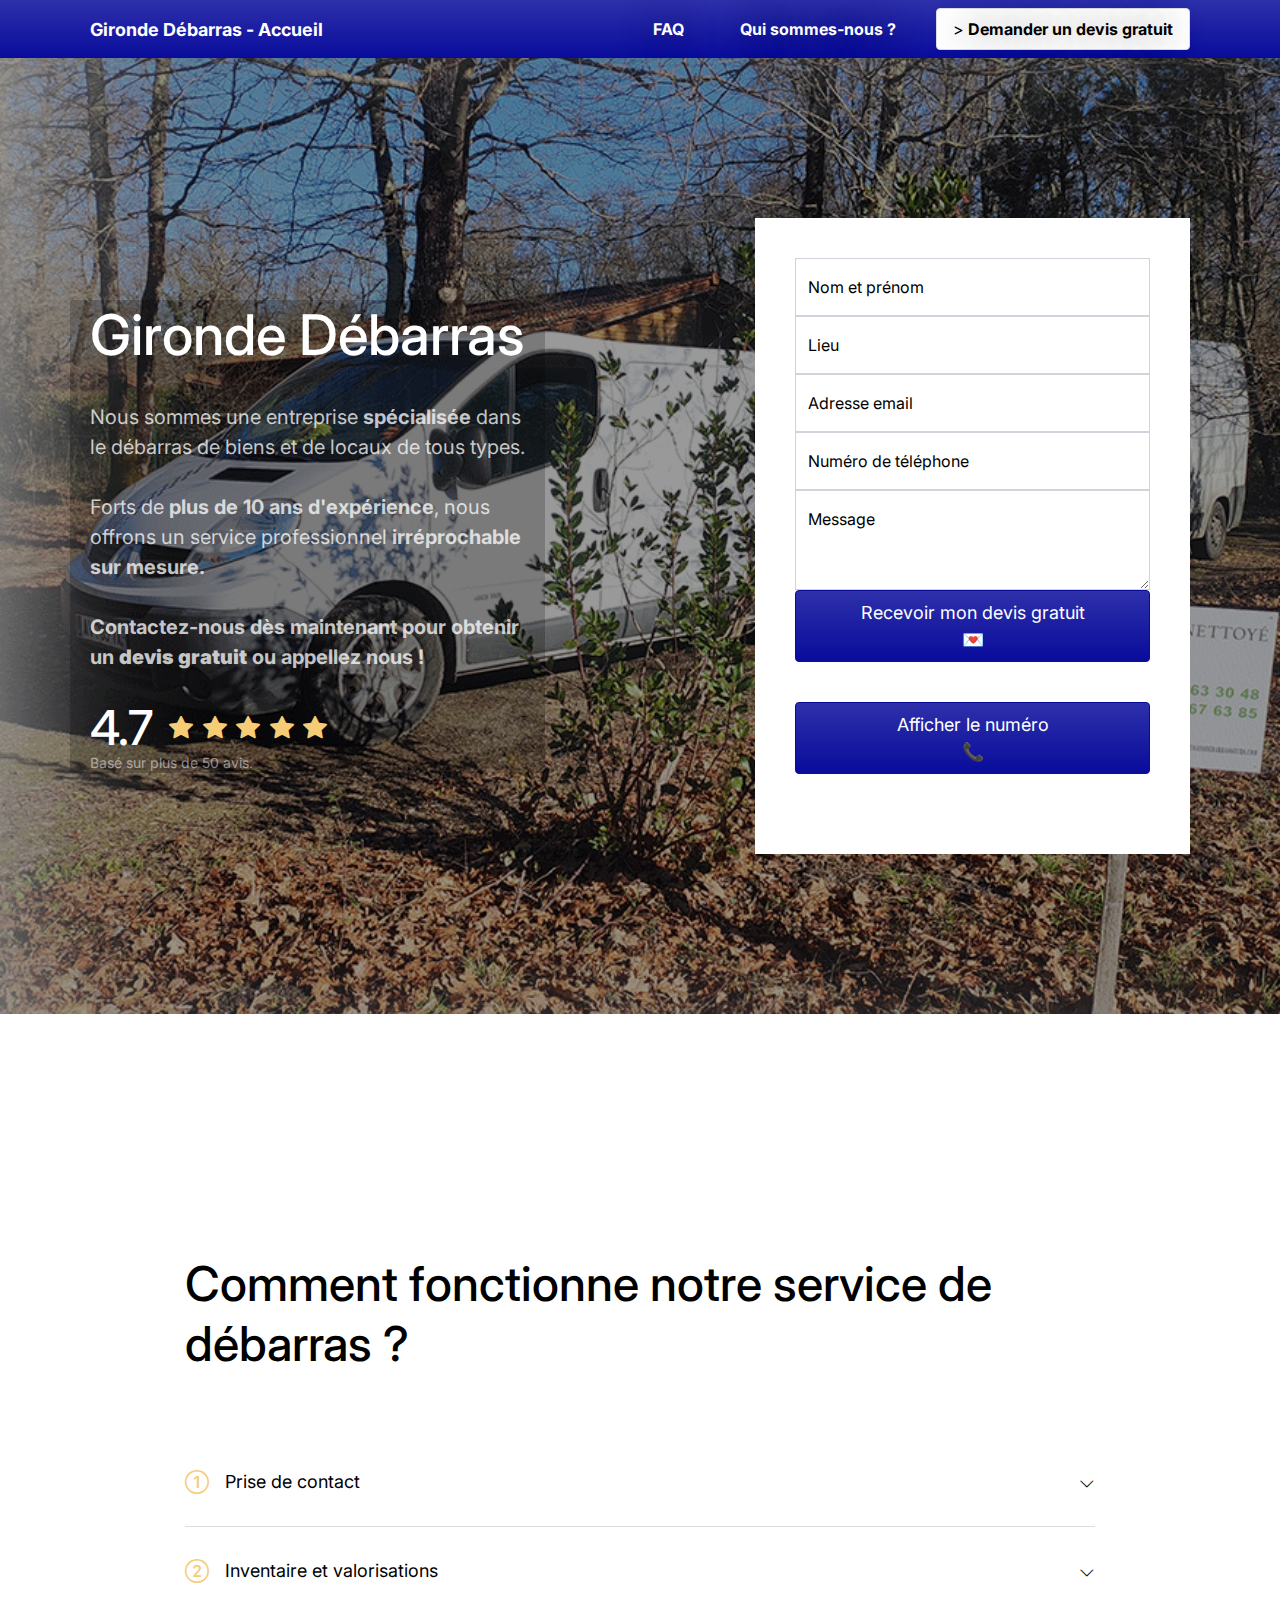
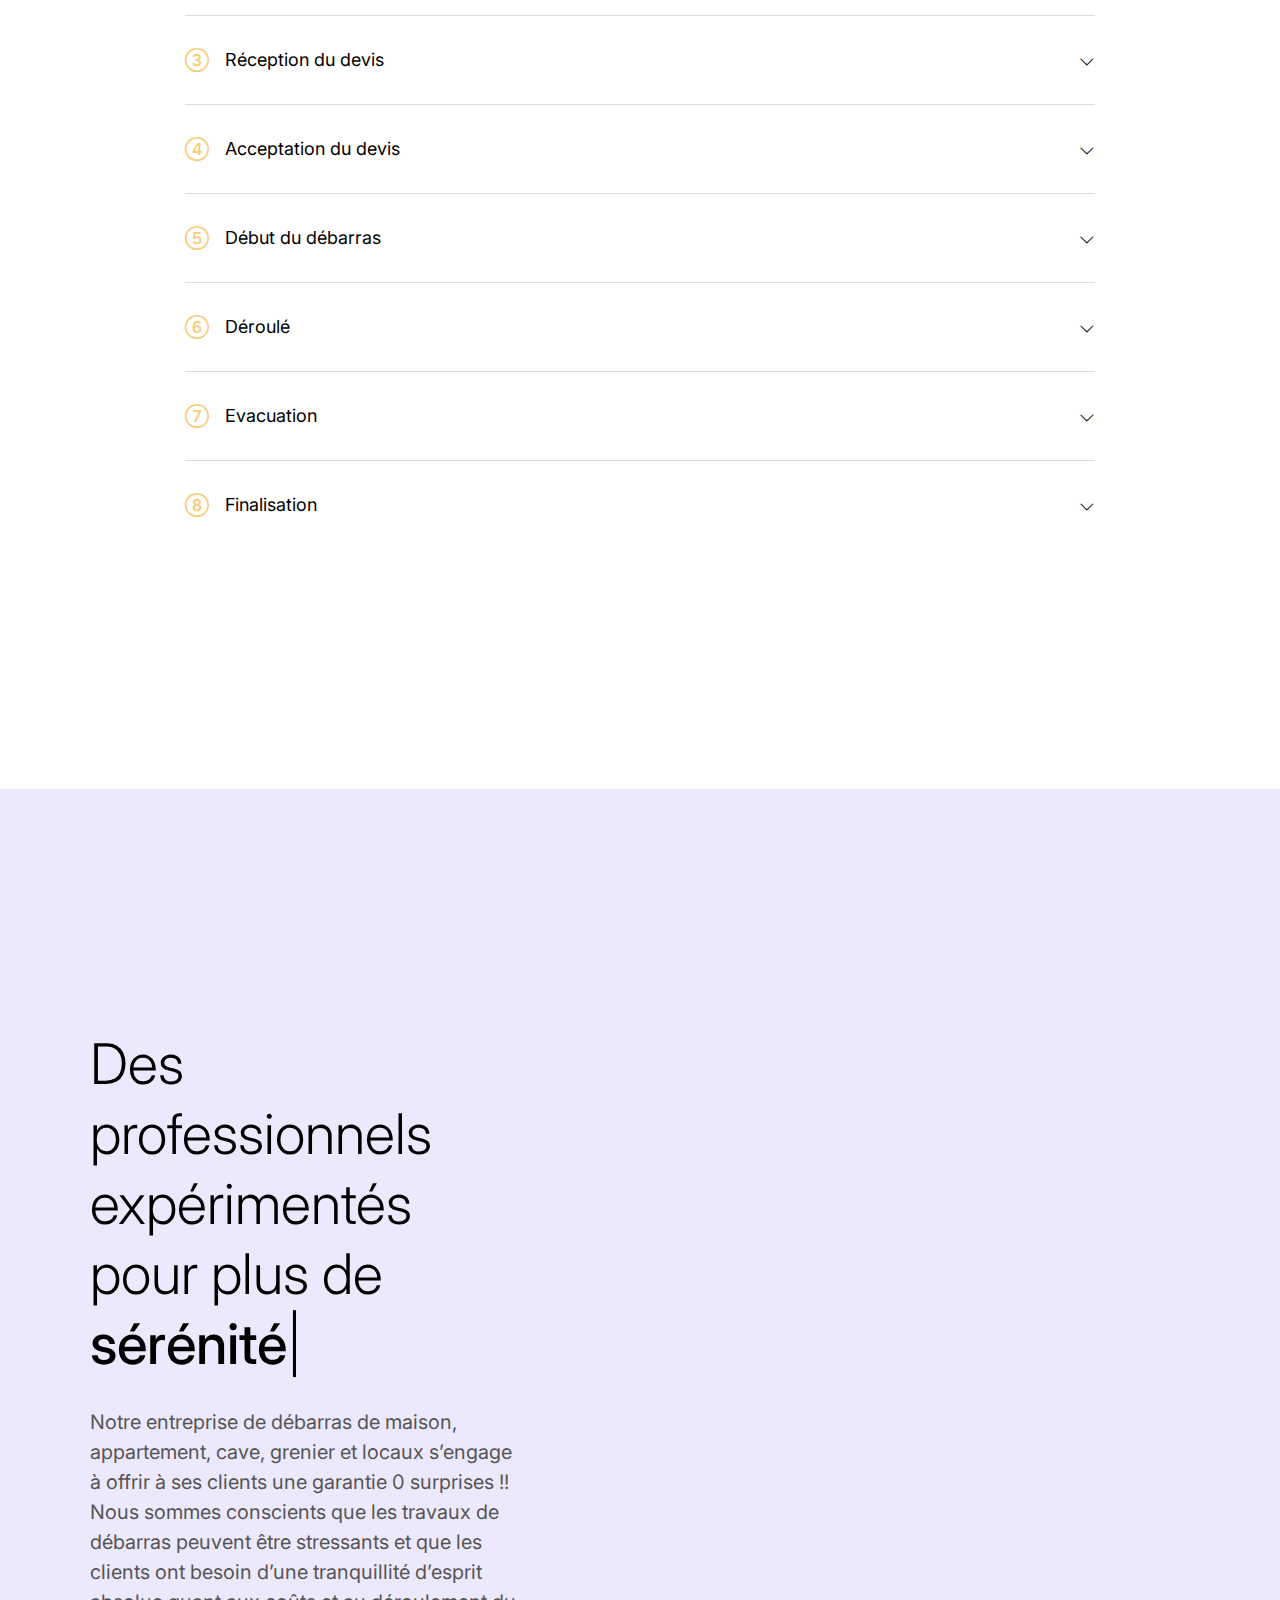
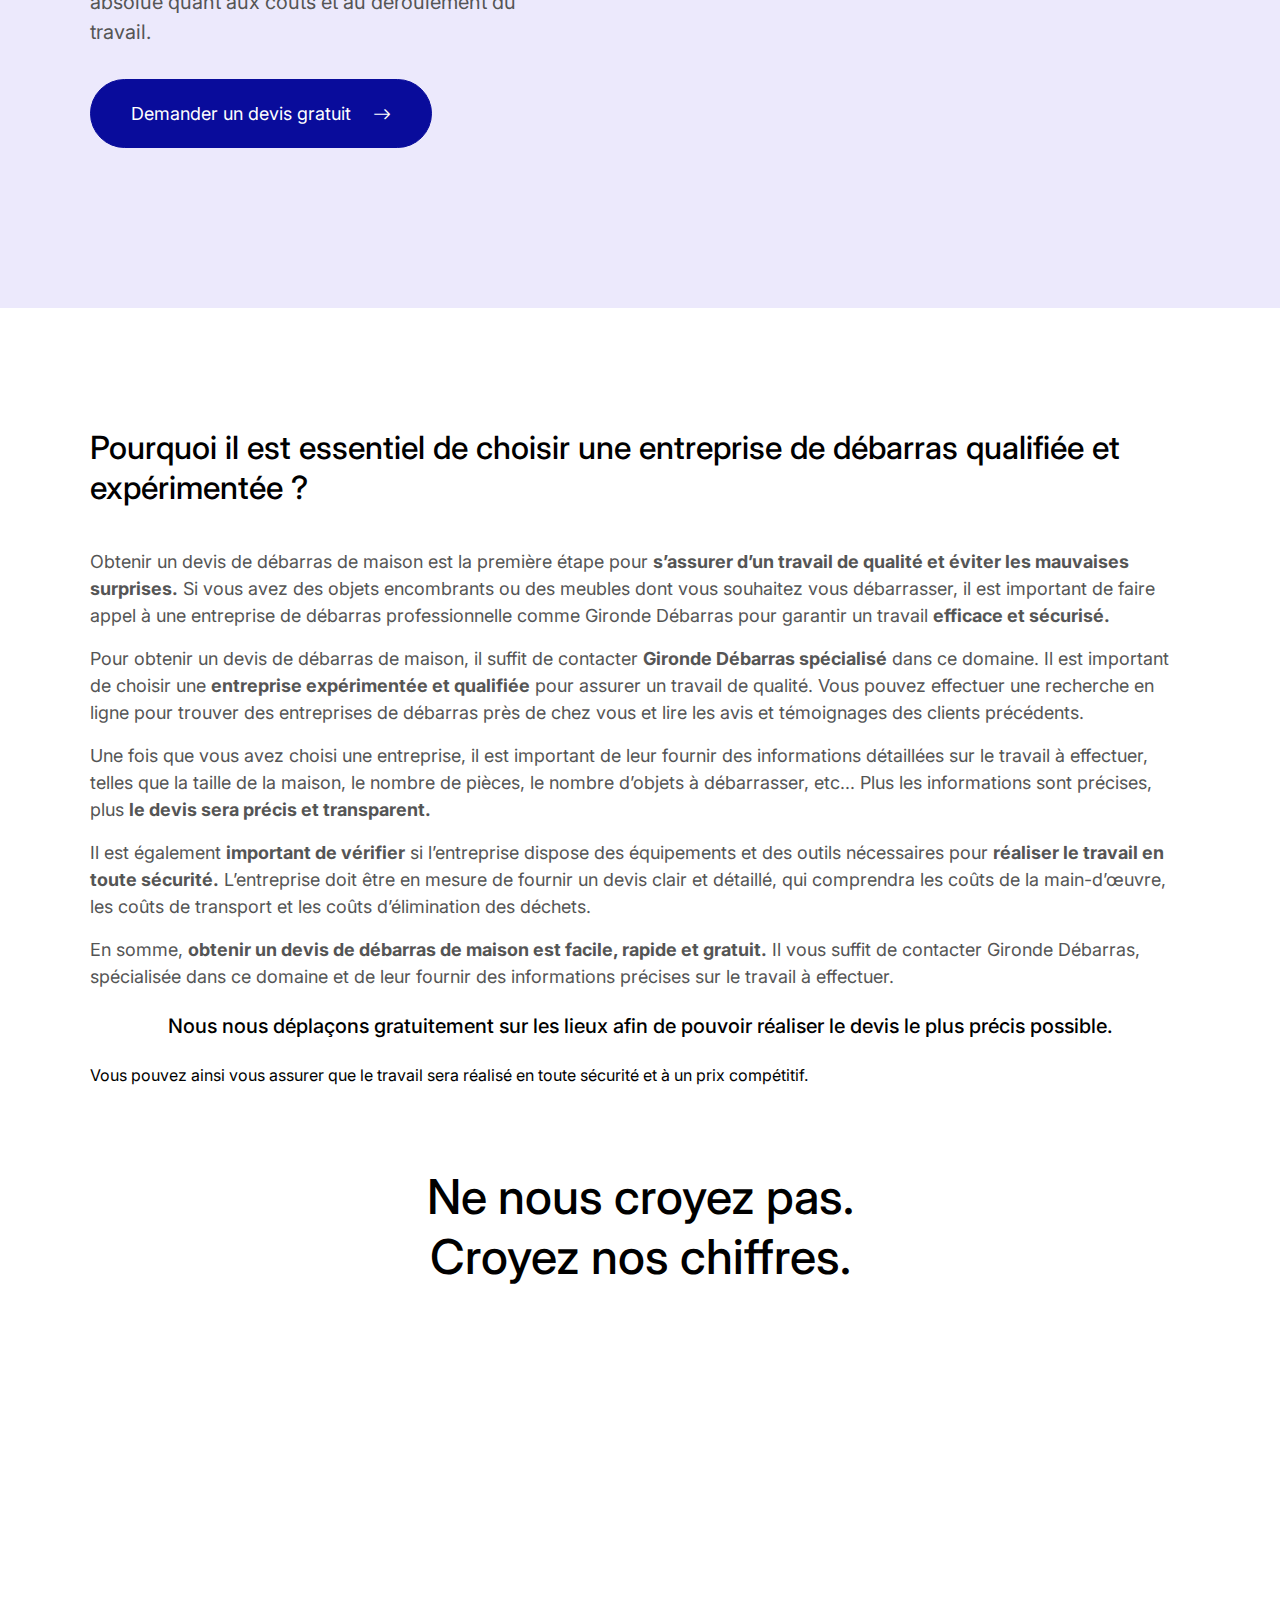
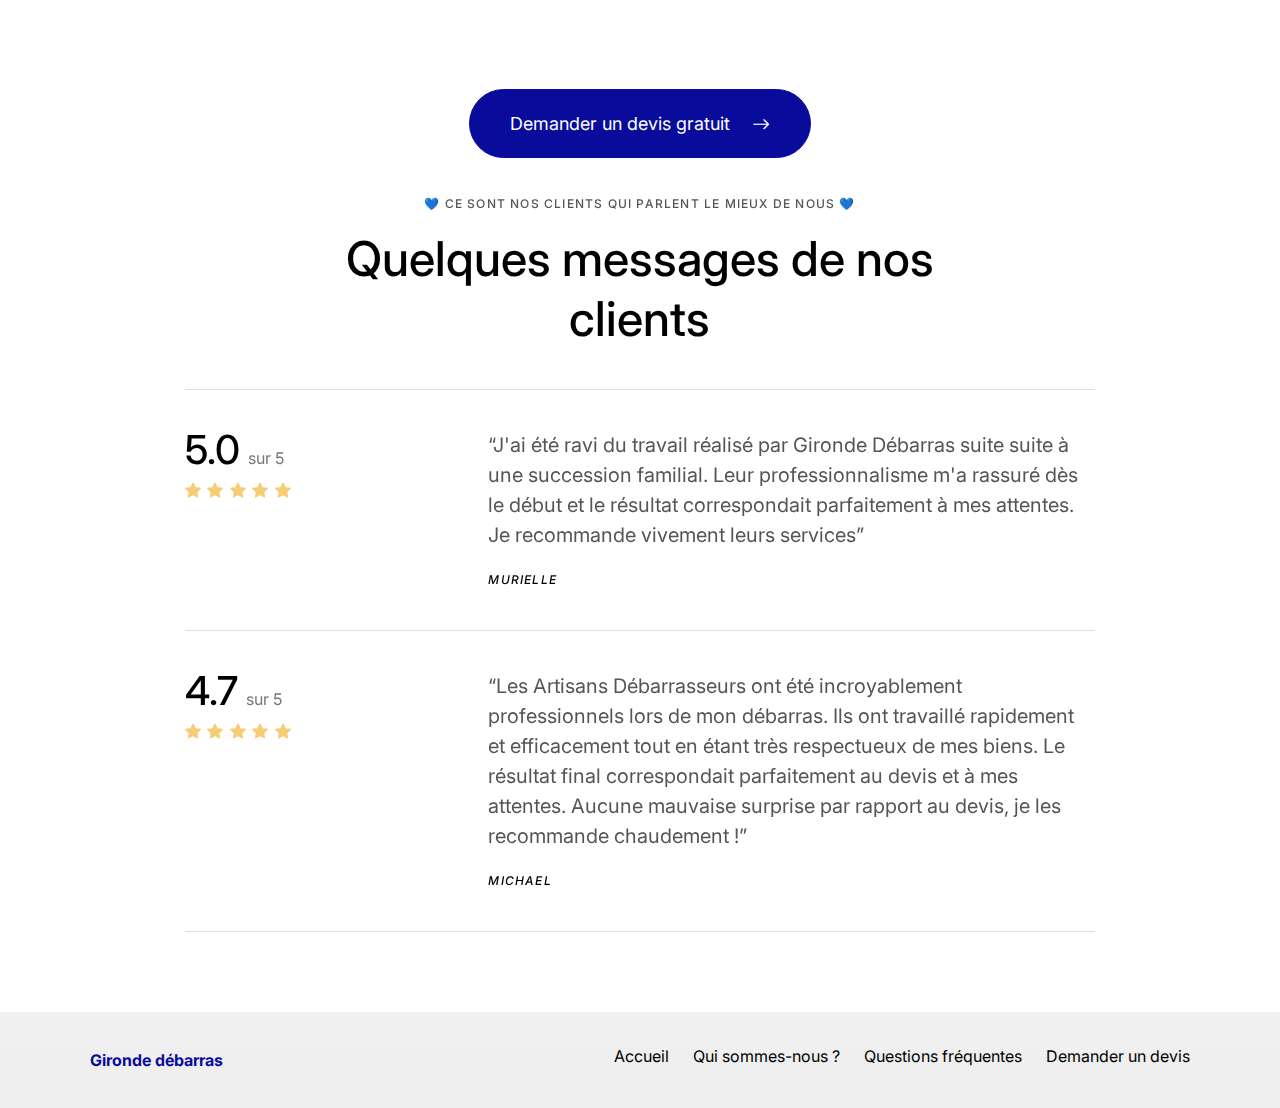
==== index.html @ b70b23d9 "wip" ====
<!doctype html>
<html lang="fr" xmlns="http://www.w3.org/1999/html">
<head>
    <meta charset="UTF-8">
    <meta name="viewport"
          content="width=device-width, user-scalable=no, initial-scale=1.0, maximum-scale=1.0, minimum-scale=1.0">
    <meta http-equiv="X-UA-Compatible" content="ie=edge">
    <meta name="description"
          content="Gironde Débarras accueil: entreprise spécialisée dans le débarras de locaux et de biens. Demandez un devis gratuit en ligne pour bénéficier d'un service clé en main rapide et efficace. Découvrez comment fonctionne notre service de débarras à travers une vidéo explicative. Comprenez pourquoi il est important de choisir une entreprise qualifiée et expérimentée. Consultez nos chiffres clés et avis clients pour en savoir plus. Contactez-nous dès maintenant pour un débarras réussi">
    <meta name="robots" content="index, follow">
    <!-- Main CSS-->
    <link rel="stylesheet" href="./assets/css/libs.bundle.css" onload="this.rel='stylesheet'" defer />
    <link rel="stylesheet" href="./assets/css/index.bundle.css" onload="this.rel='stylesheet'" defer/>
    <link rel="stylesheet" href="https://cdn.jsdelivr.net/npm/bootstrap-icons@1.10.5/font/bootstrap-icons.css" onload="this.rel='stylesheet'" defer>
    <!-- javascript -->
    <script src="./assets/js/vendor.bundle.js" defer></script>
    <script src="./assets/js/index.bundle.js" defer></script>
    <script src="./assets/js/service.js" defer></script>
    <!-- favicon -->
    <link rel="icon" href="./assets/images/logo/gironde_debarras_logo_01.png" type="image/png">
    <!-- site map -->
    <link rel="sitemap" type="application/xml" href="./sitemap.xml">
    <title>Accueil - Gironde Débarras</title>
</head>

<body>
    <!-- navbar -->
    <header class="navbar navbar-expand-md navbar-dark test bg-gradient py-1" aria-label="Fourth navbar example">
        <nav class="container">
            <a class="navbar-brand col-4"
               href="index.html"
               title="Gironde Débarras - Accueil">
                <b>Gironde Débarras - Accueil</b>
            </a>
            <button class="navbar-toggler" type="button" data-bs-toggle="collapse" data-bs-target="#navbarsExample04" aria-controls="navbarsExample04" aria-expanded="false" aria-label="Toggle navigation">
                <span class="navbar-toggler-icon"></span>
            </button>

            <div class="collapse navbar-collapse  d-md-flex justify-content-md-end align-items-center" id="navbarsExample04">
                <ul class="navbar-nav gap-md-3 mt-0">
                    <li class="nav-item d-flex align-items-center">
                        <a class="nav-link active"
                           aria-current="page"
                           href="faq.html"
                           title="Foire aux questions">
                            <b>FAQ</b>
                        </a>
                    </li>
                    <li class="nav-item d-flex align-items-center">
                        <a class="nav-link"
                           href="who_are_we.html"
                           title="En savoir plus sur Gironde Débarras">
                            <b>Qui sommes-nous ?</b>
                        </a>
                    </li>
                    <li class="nav-item d-flex align-items-center">
                        <a class="nav-link border border-black rounded bg-white text-black px-1"
                           href="index.html#quotation"
                           title="Demander un devis gratuit pour votre débarras"
                           onclick="forceRefresh(this);">>
                            <b>Demander un devis gratuit</b>
                        </a>
                    </li>
                </ul>

            </div>
        </nav>
    </header>
    <!-- content body -->
    <main class="d-flex flex-column gap-10">
        <!-- header with form -->
        <section class="overflow-hidden bg-black" data-aos="fade-in">
            <div class="d-flex flex-column py-20 container foreground min-vh-100" id="quotation">
                <div class="row align-items-center justify-content-center justify-content-lg-between my-auto">
                    <!-- Intro / infos -->
                    <div class="col-md-10 col-lg-6 col-xl-5 inverted mb-5 mb-lg-0 text-center text-lg-start" style="background: rgba(0, 0, 0, 0.2)" >
                        <h1 class="lh-sm text-white mb-4">Gironde Débarras</h1>
                        <p class="lead text-secondary mb-4">
                            Nous sommes une entreprise <b>spécialisée</b> dans le débarras de biens et de locaux de tous types. <br><br>
                            Forts de <b>plus de 10 ans d'expérience</b>, nous offrons un service professionnel <b>irréprochable
                            sur mesure.</b><br><br>
                            <b>Contactez-nous dès maintenant pour obtenir un <b>devis gratuit</b> ou appellez nous !</b>
                        </p>
                        <div class="d-inline-flex align-items-center mb-0">
                            <span class="fs-2 me-2 lh-1 fw-bold">4.7</span>
                            <ul class="rating text-yellow me-3 fs-5">
                                <li><i class="bi bi-star-fill" role="img" aria-label="icone étoile"></i></li>
                                <li><i class="bi bi-star-fill" role="img" aria-label="icone étoile"></i></li>
                                <li><i class="bi bi-star-fill" role="img" aria-label="icone étoile"></i></li>
                                <li><i class="bi bi-star-fill" role="img" aria-label="icone étoile"></i></li>
                                <li><i class="bi bi-star-fill" role="img" aria-label="icone étoile"></i></li>
                            </ul>
                        </div>
                        <small class="d-block text-muted">Basé sur plus de 50 avis.</small>
                    </div>
                    <!-- Formulaire -->
                    <div class="col-md-10 col-lg-6 col-xl-5" data-aos="fade-up">
                        <div class="card bg-opaque-black">
                            <div class="card-body bg-white">
                                <form name="contact" method="POST" data-netlify="true" action="success.html" class="row g-2">
                                    <fieldset>
                                        <legend class="visually-hidden">Formulaire de demande de devis</legend>
                                        <div class="col-lg-12">
                                            <div class="form-floating">
                                                <input type="text" name="name" class="form-control" id="floatingInput-1" placeholder="Your Name" required>
                                                <label for="floatingInput-1">Nom et prénom</label>
                                            </div>
                                        </div>
                                        <div class="col-lg-12">
                                            <div class="form-floating">
                                                <input type="text" name="place" class="form-control" id="floatingInput-2" placeholder="Lieu" required>
                                                <label for="floatingInput-2">Lieu</label>
                                            </div>
                                        </div>
                                        <div class="col-lg-12">
                                            <div class="form-floating">
                                                <input type="email"  name="email" class="form-control" id="floatingInput-3" placeholder="Adresse email" required>
                                                <label for="floatingInput-3">Adresse email</label>
                                            </div>
                                        </div>
                                        <div class="col-lg-12">
                                            <div class="form-floating">
                                                <input type="tel" name="phone" class="form-control" id="floatingInput-4" placeholder="Numéro de téléphone" required>
                                                <label for="floatingInput-4">Numéro de téléphone</label>
                                            </div>
                                        </div>
                                        <div class="col-md-12">
                                            <div class="form-floating">
                                                <textarea type="text" name="message" class="form-control" placeholder="Message" id="floatingTextarea2" style="height: 100px" required></textarea>
                                                <label for="floatingTextarea2">Message</label>
                                            </div>
                                        </div>
                                        <div class="d-grid ">
                                        <button type="submit" class="btn btn-primary bg-gradient btn-lg py-1 rounded">
                                            Recevoir mon devis gratuit <br>💌
                                        </button>
                                    </div>
                                    </fieldset>
                                </form>
                                <div  id="phone_number"
                                      class="btn btn-primary bg-gradient btn-lg my-5 col-12 py-1 rounded"
                                      onclick="showPhoneNumber()"
                                      aria-label="Afficher le numéro de téléphone">
                                    Afficher le numéro <br> 📞
                                </div>
                            </div>
                        </div>
                    </div>
                </div>
            </div>
            <figure
                    aria-label="Image des véhicules de la société"
                    class="background background-overlay"
                    style="background-image: url('./assets/images/camion.webp')"
                    data-top-top="transform: scale(1);"
                    data-top-bottom="transform: scale(1.1);" loading="lazy"></figure>
        </section>
        <!-- accodion -->
        <section class="py-15 py-xl-20">
            <div class="container">
                <div class="row justify-content-center mb-8">
                    <div class="col-lg-10">
                        <h2 class="fw-bold">
                            <span class="d-lg-block">
                                Comment fonctionne notre service de débarras ?
                            </span>
                        </h2>
                    </div>
                </div>
                <div class="row justify-content-center">
                    <div class="col-lg-10">
                        <div class="accordion accordion-highlight" id="accordion-1">
                            <!-- accordion item 1 -->
                            <div class="accordion-item">
                                <h2 class="accordion-header" id="heading-1-1">
                                    <button class="accordion-button fs-lg collapsed" type="button" data-bs-toggle="collapse"
                                            data-bs-target="#collapse-1-1" aria-expanded="false" aria-controls="collapse-1-1">
                                        <i class="bi bi-1-circle text-yellow fs-5 me-2" role="img" aria-label="Etape 1"></i> Prise de contact
                                    </button>
                                </h2>
                                <div id="collapse-1-1" class="accordion-collapse collapse" aria-labelledby="heading-1-1"
                                     data-bs-parent="#accordion-1">
                                    <div class="accordion-body">
                                        <p class="text-secondary">
                                            Suite à votre premier contact par téléphone ou par e-mail, notre expert en débarras se déplacera gratuitement sur les lieux pour évaluer le volume à débarrasser, le temps de travail, les difficultés éventuelles ainsi que les moyens matériels et humains à déployer.
                                        </p>
                                    </div>
                                </div>
                            </div>
                            <!-- accordion item 2 -->
                            <div class="accordion-item">
                                <h2 class="accordion-header" id="heading-1-2">
                                    <button class="accordion-button fs-lg collapsed" type="button" data-bs-toggle="collapse"
                                            data-bs-target="#collapse-1-2" aria-expanded="false" aria-controls="collapse-1-2">
                                        <i class="bi bi-2-circle text-yellow fs-5 me-2" role="img" aria-label="Etape 2"></i>
                                        Inventaire et valorisations
                                    </button>
                                </h2>
                                <div id="collapse-1-2" class="accordion-collapse collapse" aria-labelledby="heading-1-2"
                                     data-bs-parent="#accordion-1">
                                    <div class="accordion-body">
                                        <p class="text-secondary">
                                            Notre expert en débarras effectuera un inventaire des valorisations possibles pour les objets, meubles, électroménagers, livres, vaisselle, etc. Il discutera avec vous des éléments que vous souhaitez conserver et vous expliquera les différentes solutions techniques et financières qui s'offrent à vous. Ensemble, vous déterminerez le délai d'intervention idéal pour votre débarras."
                                        </p>
                                    </div>
                                </div>
                            </div>
                            <!-- accordion item 3 -->
                            <div class="accordion-item">
                                <h2 class="accordion-header" id="heading-1-3">
                                    <button class="accordion-button fs-lg collapsed" type="button" data-bs-toggle="collapse"
                                            data-bs-target="#collapse-1-3" aria-expanded="false" aria-controls="collapse-1-3">
                                        <i class="bi bi-3-circle text-yellow fs-5 me-2" role="img" aria-label="Etape 3" ></i> Réception du devis
                                    </button>
                                </h2>
                                <div id="collapse-1-3" class="accordion-collapse collapse" aria-labelledby="heading-1-3"
                                     data-bs-parent="#accordion-1">
                                    <div class="accordion-body">
                                        <p class="text-secondary">
                                            Nous vous enverrons un devis détaillé par e-mail dans un délai de 48 heures, reprenant tous les éléments discutés lors de la visite sur place. Vous pouvez être assuré qu'il n'y aura pas de mauvaises surprises. En outre, nous vous offrons notre garantie Sérénité, qui comprend un devis ferme et définitif sans surprises, une garantie de ponctualité, une garantie de propreté et une garantie de tarif
                                        </p>
                                    </div>
                                </div>
                            </div>
                            <!-- accordion item 4 -->
                            <div class="accordion-item">
                                <h2 class="accordion-header" id="heading-1-4">
                                    <button class="accordion-button fs-lg collapsed" type="button" data-bs-toggle="collapse"
                                            data-bs-target="#collapse-1-4" aria-expanded="false" aria-controls="collapse-1-4">
                                        <i class="bi bi-4-circle text-yellow fs-5 me-2" role="img" aria-label="Etape 4"></i> Acceptation du devis
                                    </button>
                                </h2>
                                <div id="collapse-1-4" class="accordion-collapse collapse" aria-labelledby="heading-1-4"
                                     data-bs-parent="#accordion-1">
                                    <div class="accordion-body">
                                        <p class="text-secondary">
                                            Si le devis de débarras vous convient, nous convenons ensemble d'une date d'intervention ferme et définitive.
                                        </p>
                                    </div>
                                </div>
                            </div>
                            <!-- accordion item 5 -->
                            <div class="accordion-item">
                                <h2 class="accordion-header" id="heading-1-5">
                                    <button class="accordion-button fs-lg collapsed" type="button" data-bs-toggle="collapse"
                                            data-bs-target="#collapse-1-5" aria-expanded="false" aria-controls="collapse-1-5">
                                        <i class="bi bi-5-circle text-yellow fs-5 me-2" role="img" aria-label="Etape 5"></i> Début du débarras
                                    </button>
                                </h2>
                                <div id="collapse-1-5" class="accordion-collapse collapse" aria-labelledby="heading-1-5"
                                     data-bs-parent="#accordion-1">
                                    <div class="accordion-body">
                                        <p class="text-secondary">
                                            Le jour de l'intervention pour le débarras de vos locaux, nous faisons le point sur toutes les valorisations discutées lors de la première visite, en accord avec le devis établi. C'est à ce moment-là que nos experts en débarras prennent en charge la mission. Les éléments valorisables sont triés et conditionnés pour leur seconde vie.
                                        </p>
                                    </div>
                                </div>
                            </div>
                            <!-- accordion item 6 -->
                            <div class="accordion-item">
                                <h2 class="accordion-header" id="heading-1-6">
                                    <button class="accordion-button fs-lg collapsed" type="button" data-bs-toggle="collapse"
                                            data-bs-target="#collapse-1-6" aria-expanded="false" aria-controls="collapse-1-6">
                                        <i class="bi bi-6-circle text-yellow fs-5 me-2" role="img" aria-label="Etape 6"></i> Déroulé
                                    </button>
                                </h2>
                                <div id="collapse-1-6" class="accordion-collapse collapse" aria-labelledby="heading-1-6"
                                     data-bs-parent="#accordion-1">
                                    <div class="accordion-body">
                                        <p class="text-secondary">
                                            Nous effectuons le tri des éléments du débarras conformément aux normes en vigueur, en organisant un tri par famille de matériaux. Une fois les phases 5 et 6 finalisées, notre équipe de Gironde Débarras démonte le reste des éléments, les conditionne dans des sacs, des cartons ou des poubelles.
                                        </p>
                                    </div>
                                </div>
                            </div>
                            <!-- accordion item 7 -->
                            <div class="accordion-item">
                                <h2 class="accordion-header" id="heading-1-7">
                                    <button class="accordion-button fs-lg collapsed" type="button" data-bs-toggle="collapse"
                                            data-bs-target="#collapse-1-7" aria-expanded="false" aria-controls="collapse-1-7">
                                        <i class="bi bi-7-circle text-yellow fs-5 me-2" role="img" aria-label="Etape 7"></i> Evacuation
                                    </button>
                                </h2>
                                <div id="collapse-1-7" class="accordion-collapse collapse" aria-labelledby="heading-1-7"
                                     data-bs-parent="#accordion-1">
                                    <div class="accordion-body">
                                        <p class="text-secondary">
                                            La phase d'évacuation est la plus spectaculaire ! Tout le débarras est chargé dans nos camions, les pièces se vident à une vitesse incroyable. Les éléments destinés aux associations (vêtements, livres, ustensiles de cuisine, meubles, etc.) sont triés et mis à part pour être livrés à leurs destinataires. Notre équipe de Gironde Débarras finalise le chantier en passant le balai et en démontant les lustres (si prévu dans le devis).
                                        </p>
                                    </div>
                                </div>
                            </div>
                            <!-- accordion item 8 -->
                            <div class="accordion-item">
                                <h2 class="accordion-header" id="heading-1-8">
                                    <button class="accordion-button fs-lg collapsed" type="button" data-bs-toggle="collapse"
                                            data-bs-target="#collapse-1-8" aria-expanded="false" aria-controls="collapse-1-8">
                                        <i class="bi bi-8-circle text-yellow fs-5 me-2" role="img" aria-label="Etape 8"></i> Finalisation
                                    </button>
                                </h2>
                                <div id="collapse-1-8" class="accordion-collapse collapse" aria-labelledby="heading-1-8"
                                     data-bs-parent="#accordion-1">
                                    <div class="accordion-body">
                                        <p class="text-secondary">
                                            Une fois le débarras terminé, notre équipe d Gironde Débarras s'occupe du transport de tous les éléments vers leur nouvelle vie, ainsi que du déchargement d'une partie de ces derniers en centre de recyclage. Pour les éléments valorisables, c'est le début d'une nouvelle vie. Vous pouvez alors faire l'état des lieux et vérifier que tout est conforme au devis. Nous vous remettons ensuite la facture conforme au devis du débarras pour finaliser la prestation
                                        </p>
                                    </div>
                                </div>
                            </div>
                        </div>
                    </div>
                </div>
            </div>
        </section>
        <!-- video -->
        <section class="bg-opaque-primary">
            <div class="container d-flex flex-column py-20">
                <div class="row align-items-center justify-content-center justify-content-lg-between mt-lg-10">
                    <div class="col-md-10 col-lg-5 text-center text-lg-start level-3">
                        <h1 class="fw-light">
                            Des professionnels expérimentés pour plus de<br>
                            <span class="fw-bold" data-typed='{"strings": ["sérénité", "sécurité"]}'></span>
                        </h1>
                        <p class="lead text-secondary mb-4">
                            Notre entreprise de débarras de maison, appartement, cave, grenier et locaux s’engage à offrir à ses clients une garantie 0 surprises !! <br>
                            Nous sommes conscients que les travaux de débarras peuvent être stressants et que les clients ont besoin d’une tranquillité d’esprit absolue quant aux coûts et au déroulement du travail.
                        </p>
                        <a href="#quotation" class="btn btn-primary btn-with-icon rounded-pill btn-lg">Demander un devis gratuit <i
                                class="bi bi-arrow-right" role="img" aria-label="Icône de flèche"></i></a>

                    </div>
                </div>
            </div>
            <div class="container-fluid back back-static">
                <div class="row justify-content-end h-100">
                    <div class="col-lg-6 overflow-hidden position-relative" data-aos="fade-in">
                        <figure
                                class="media media-video"
                                data-bp='{"ytSrc": "RDRspwAXDQI"}'
                                aria-label="Vidéo présentant notre entreprise de débarras">
                            <span style="background-image: url('./assets/images/DEBARRAS.webp')"></span>
                        </figure>
                    </div>
                </div>
            </div>
        </section>
        <!-- text description -->
        <section class="">
            <article class="container">
                <header>
                    <blockquote class="blockquote my-5">
                        <p class="fs-4  fw-bold mb-0 lh-sm">
                            Pourquoi il est essentiel de choisir une entreprise de débarras qualifiée et expérimentée ?
                        </p>
                    </blockquote>
                </header>
                <p class="fs-lg text-secondary">
                    Obtenir un devis de débarras de maison est la première étape pour <b>s’assurer d’un travail de qualité et éviter les mauvaises surprises.</b> Si vous avez des objets encombrants ou des meubles dont vous souhaitez vous débarrasser, il est important de faire appel à une entreprise de débarras professionnelle comme Gironde Débarras pour garantir un travail <b>efficace et sécurisé.</b>
                </p>
                <p class="fs-lg text-secondary">
                    Pour obtenir un devis de débarras de maison, il suffit de contacter  <b>Gironde Débarras spécialisé</b> dans ce domaine. Il est important de choisir une <b>entreprise expérimentée et qualifiée</b> pour assurer un travail de qualité. Vous pouvez effectuer une recherche en ligne pour trouver des entreprises de débarras près de chez vous et lire les avis et témoignages des clients précédents.
                </p>
                <p class="fs-lg text-secondary">
                    Une fois que vous avez choisi une entreprise, il est important de leur fournir des informations détaillées sur le travail à effectuer, telles que la taille de la maison, le nombre de pièces, le nombre d’objets à débarrasser, etc... Plus les informations sont précises, plus <b>le devis sera précis et transparent.</b>
                </p>
                <p class="fs-lg text-secondary">
                    Il est également <b>important de vérifier</b> si l’entreprise dispose des équipements et des outils nécessaires pour <b>réaliser le travail en toute sécurité.</b> L’entreprise doit être en mesure de fournir un devis clair et détaillé, qui comprendra les coûts de la main-d’œuvre, les coûts de transport et les coûts d’élimination des déchets.
                </p>
                <p class="fs-lg text-secondary">
                    En somme, <b>obtenir un devis de débarras de maison est facile, rapide et gratuit.</b> Il vous suffit de contacter Gironde Débarras, spécialisée dans ce domaine et de leur fournir des informations précises sur le travail à effectuer.
                </p>
                <h6 class="text-center my-3"> Nous nous déplaçons gratuitement sur les lieux afin de pouvoir réaliser le devis le plus précis possible.</h6>
                <p>
                    Vous pouvez ainsi vous assurer que le travail sera réalisé en toute sécurité et à un prix compétitif.
                </p>

            </article>
        </section>
        <!-- features -->
        <section id="features">
            <div class="container">
                <div class="row justify-content-center mb-6">
                    <div class="col-lg-8 text-center">
                        <h2 class="fw-bold"><span class="d-lg-block">Ne nous croyez pas.</span>Croyez nos chiffres.</h2>
                    </div>
                </div>
                <div class="row justify-content-center">
                    <div class="col-lg-10" data-aos="fade-up">
                        <div class="row separated">
                            <div class="col-lg-7 p-5">
                                <figure class="d-flex align-items-end">
                                    <h5 class="fs-1 mb-0 me-2 lh-1 text-primary fw-bold">85%</h5>
                                    <figcaption class="text-secondary">De seconde vie ou de recyclage</figcaption>
                                </figure>
                            </div>
                            <div class="col-lg-5 p-5">
                                <figure class="d-flex align-items-end">
                                    <h5 class="fs-1 mb-0 me-2 lh-1 text-primary fw-bold">+15</h5>
                                    <figcaption class="text-secondary">Partenariats avec des professionnels</figcaption>
                                </figure>
                            </div>
                            <div class="col-lg-5 p-5">
                                <figure class="d-flex align-items-end">
                                    <h5 class="fs-1 mb-0 me-2 lh-1 text-primary fw-bold">+950</h5>
                                    <figcaption class="text-secondary">Projets terminés depuis plus de 10 ans</figcaption>
                                </figure>
                            </div>
                            <div class="col-lg-7 p-5">
                                <figure class="d-flex align-items-end">
                                    <h5 class="fs-1 mb-0 me-2 lh-1 text-primary fw-bold">99.9%</h5>
                                    <figcaption class="text-secondary">De nos clients sont satisfaits !!</figcaption>
                                </figure>
                            </div>
                        </div>
                    </div>
                </div>
            </div>
        </section>
        <!-- reviews -->
        <section class="">
            <div class="container">
                <div class="row justify-content-center">
                    <div class="col-lg-10">
                        <div class="text-center pb-4">
                            <a href="#quotation" class="btn btn-primary btn-with-icon rounded-pill btn-lg">
                                Demander un devis gratuit<i class="bi bi-arrow-right"  role="img" aria-label="icone flèche"></i>
                            </a>
                        </div>
                        <div class="row justify-content-center mb-5">
                            <div class="col-lg-8 text-center">
                                <span class="eyebrow mb-2 text-secondary">💙 Ce sont nos clients qui parlent le mieux de nous 💙</span>
                                <h2 class="fw-bold">Quelques messages de nos clients</h2>
                            </div>
                        </div>


                        <div class="row">
                            <div class="col">
                                <ul class="list-unstyled border-bottom">
                                    <li class="border-top py-5">
                                        <div class="d-flex flex-wrap justify-content-between">
                                            <div class="col-md-4 mb-4 mb-md-0">
                                                <div class="d-flex align-items-end mb-1">
                                                    <span class="fs-3 fw-bold lh-1 mb-0 me-1">5.0</span>
                                                    <span class="text-muted">sur 5</span>
                                                </div>
                                                <ul class="rating text-yellow">
                                                    <li><i class="bi bi-star-fill" role="img" aria-label="icone étoile"></i></li>
                                                    <li><i class="bi bi-star-fill" role="img" aria-label="icone étoile"></i></li>
                                                    <li><i class="bi bi-star-fill" role="img" aria-label="icone étoile"></i></li>
                                                    <li><i class="bi bi-star-fill" role="img" aria-label="icone étoile"></i></li>
                                                    <li><i class="bi bi-star-fill" role="img" aria-label="icone étoile"></i></li>
                                                </ul>
                                            </div>
                                            <div class="col-md-8">
                                                <blockquote class="mb-2 lead text-secondary">
                                                    “J'ai été ravi du travail réalisé par Gironde Débarras suite suite à une succession familial. Leur professionnalisme m'a rassuré dès le début et le résultat correspondait parfaitement à mes attentes. Je recommande vivement leurs services”
                                                </blockquote>
                                                <cite class="eyebrow">Murielle</cite>
                                            </div>
                                        </div>
                                    </li>
                                    <li class="border-top py-5">
                                        <div class="d-flex flex-wrap justify-content-between">
                                            <div class="col-md-4 mb-4 mb-md-0">
                                                <div class="d-flex align-items-end mb-1">
                                                    <span class="fs-3 fw-bold lh-1 mb-0 me-1">4.7</span>
                                                    <span class="text-muted">sur 5</span>
                                                </div>
                                                <ul class="rating text-yellow">
                                                    <li><i class="bi bi-star-fill" role="img" aria-label="icone étoile"></i></li>
                                                    <li><i class="bi bi-star-fill" role="img" aria-label="icone étoile"></i></li>
                                                    <li><i class="bi bi-star-fill" role="img" aria-label="icone étoile"></i></li>
                                                    <li><i class="bi bi-star-fill" role="img" aria-label="icone étoile"></i></li>
                                                    <li><i class="bi bi-star-fill" role="img" aria-label="icone étoile"></i></li>
                                                </ul>
                                            </div>
                                            <div class="col-md-8">
                                                <blockquote class="mb-2 lead text-secondary">
                                                    “Les Artisans Débarrasseurs ont été incroyablement professionnels lors de mon débarras. Ils ont travaillé rapidement et efficacement tout en étant très respectueux de mes biens. Le résultat final correspondait parfaitement au devis et à mes attentes. Aucune mauvaise surprise par rapport au devis, je les recommande chaudement !”
                                                </blockquote>
                                                <cite class="eyebrow">Michael</cite>
                                            </div>
                                        </div>
                                    </li>
                                </ul>
                            </div>
                        </div>
                    </div>
                </div>
            </div>
        </section>
        <!-- footer -->
        <footer class="bg-light bg-gradient p-4" role="contentinfo">
            <div class="container gap-5 d-flex flex-column flex-sm-row justify-content-between  align-items-center">
                <a href="./index.html" class="">
                    <p><b>Gironde débarras</b></p>
                </a>
                <ul class="list-unstyled d-flex flex-column flex-lg-row gap-3 justify-content-between  align-items-center ">
                    <li class="mb-1"><a href="index.html" class="text-reset text-primary-hover" title="Retour à l'accueil">Accueil</a></li>
                    <li class="mb-1"><a href="who_are_we.html" class="text-reset text-primary-hover" title="En savoir plus sur Gironde Débarras">Qui sommes-nous ?</a></li>
                    <li class="mb-1"><a href="faq.html" class="text-reset text-primary-hover" title="Foire aux questions">Questions fréquentes</a></li>
                    <li class="mb-1"><a href="#quotation" class="text-reset text-primary-hover" title="Demander un devis gratuit pour votre débarras">Demander un devis</a></li>
                </ul>
            </div>
        </footer>
    </main>
</body>
</html>
---- assets/css/libs.bundle.css ----
@font-face {
  font-family: "bootstrap-icons";
  src: url(../fonts/bootstrap-icons.woff2) format("woff2"),
url(../fonts/bootstrap-icons.woff) format("woff");
}

[class^="bi-"]::before,
[class*=" bi-"]::before {
  display: inline-block;
  font-family: bootstrap-icons !important;
  font-style: normal;
  font-weight: normal !important;
  font-variant: normal;
  text-transform: none;
  line-height: 1;
  vertical-align: -.125em;
  -webkit-font-smoothing: antialiased;
  -moz-osx-font-smoothing: grayscale;
}
/*.test {background-color: #03045e}*/
/*.test {background-color: #3a0ca3}*/
/*.test {background-color: #003f88}*/
/*.test {background-color: #034078}*/
/*.test {background-color: #0d21a1}*/
.test {background-color: #090c9b}
/*.test {background-color: #03045e}*/
.bi-alarm-fill::before { content: "\f101"; }
.bi-alarm::before { content: "\f102"; }
.bi-align-bottom::before { content: "\f103"; }
.bi-align-center::before { content: "\f104"; }
.bi-align-end::before { content: "\f105"; }
.bi-align-middle::before { content: "\f106"; }
.bi-align-start::before { content: "\f107"; }
.bi-align-top::before { content: "\f108"; }
.bi-alt::before { content: "\f109"; }
.bi-app-indicator::before { content: "\f10a"; }
.bi-app::before { content: "\f10b"; }
.bi-archive-fill::before { content: "\f10c"; }
.bi-archive::before { content: "\f10d"; }
.bi-arrow-90deg-down::before { content: "\f10e"; }
.bi-arrow-90deg-left::before { content: "\f10f"; }
.bi-arrow-90deg-right::before { content: "\f110"; }
.bi-arrow-90deg-up::before { content: "\f111"; }
.bi-arrow-bar-down::before { content: "\f112"; }
.bi-arrow-bar-left::before { content: "\f113"; }
.bi-arrow-bar-right::before { content: "\f114"; }
.bi-arrow-bar-up::before { content: "\f115"; }
.bi-arrow-clockwise::before { content: "\f116"; }
.bi-arrow-counterclockwise::before { content: "\f117"; }
.bi-arrow-down-circle-fill::before { content: "\f118"; }
.bi-arrow-down-circle::before { content: "\f119"; }
.bi-arrow-down-left-circle-fill::before { content: "\f11a"; }
.bi-arrow-down-left-circle::before { content: "\f11b"; }
.bi-arrow-down-left-square-fill::before { content: "\f11c"; }
.bi-arrow-down-left-square::before { content: "\f11d"; }
.bi-arrow-down-left::before { content: "\f11e"; }
.bi-arrow-down-right-circle-fill::before { content: "\f11f"; }
.bi-arrow-down-right-circle::before { content: "\f120"; }
.bi-arrow-down-right-square-fill::before { content: "\f121"; }
.bi-arrow-down-right-square::before { content: "\f122"; }
.bi-arrow-down-right::before { content: "\f123"; }
.bi-arrow-down-short::before { content: "\f124"; }
.bi-arrow-down-square-fill::before { content: "\f125"; }
.bi-arrow-down-square::before { content: "\f126"; }
.bi-arrow-down-up::before { content: "\f127"; }
.bi-arrow-down::before { content: "\f128"; }
.bi-arrow-left-circle-fill::before { content: "\f129"; }
.bi-arrow-left-circle::before { content: "\f12a"; }
.bi-arrow-left-right::before { content: "\f12b"; }
.bi-arrow-left-short::before { content: "\f12c"; }
.bi-arrow-left-square-fill::before { content: "\f12d"; }
.bi-arrow-left-square::before { content: "\f12e"; }
.bi-arrow-left::before { content: "\f12f"; }
.bi-arrow-repeat::before { content: "\f130"; }
.bi-arrow-return-left::before { content: "\f131"; }
.bi-arrow-return-right::before { content: "\f132"; }
.bi-arrow-right-circle-fill::before { content: "\f133"; }
.bi-arrow-right-circle::before { content: "\f134"; }
.bi-arrow-right-short::before { content: "\f135"; }
.bi-arrow-right-square-fill::before { content: "\f136"; }
.bi-arrow-right-square::before { content: "\f137"; }
.bi-arrow-right::before { content: "\f138"; }
.bi-arrow-up-circle-fill::before { content: "\f139"; }
.bi-arrow-up-circle::before { content: "\f13a"; }
.bi-arrow-up-left-circle-fill::before { content: "\f13b"; }
.bi-arrow-up-left-circle::before { content: "\f13c"; }
.bi-arrow-up-left-square-fill::before { content: "\f13d"; }
.bi-arrow-up-left-square::before { content: "\f13e"; }
.bi-arrow-up-left::before { content: "\f13f"; }
.bi-arrow-up-right-circle-fill::before { content: "\f140"; }
.bi-arrow-up-right-circle::before { content: "\f141"; }
.bi-arrow-up-right-square-fill::before { content: "\f142"; }
.bi-arrow-up-right-square::before { content: "\f143"; }
.bi-arrow-up-right::before { content: "\f144"; }
.bi-arrow-up-short::before { content: "\f145"; }
.bi-arrow-up-square-fill::before { content: "\f146"; }
.bi-arrow-up-square::before { content: "\f147"; }
.bi-arrow-up::before { content: "\f148"; }
.bi-arrows-angle-contract::before { content: "\f149"; }
.bi-arrows-angle-expand::before { content: "\f14a"; }
.bi-arrows-collapse::before { content: "\f14b"; }
.bi-arrows-expand::before { content: "\f14c"; }
.bi-arrows-fullscreen::before { content: "\f14d"; }
.bi-arrows-move::before { content: "\f14e"; }
.bi-aspect-ratio-fill::before { content: "\f14f"; }
.bi-aspect-ratio::before { content: "\f150"; }
.bi-asterisk::before { content: "\f151"; }
.bi-at::before { content: "\f152"; }
.bi-award-fill::before { content: "\f153"; }
.bi-award::before { content: "\f154"; }
.bi-back::before { content: "\f155"; }
.bi-backspace-fill::before { content: "\f156"; }
.bi-backspace-reverse-fill::before { content: "\f157"; }
.bi-backspace-reverse::before { content: "\f158"; }
.bi-backspace::before { content: "\f159"; }
.bi-badge-3d-fill::before { content: "\f15a"; }
.bi-badge-3d::before { content: "\f15b"; }
.bi-badge-4k-fill::before { content: "\f15c"; }
.bi-badge-4k::before { content: "\f15d"; }
.bi-badge-8k-fill::before { content: "\f15e"; }
.bi-badge-8k::before { content: "\f15f"; }
.bi-badge-ad-fill::before { content: "\f160"; }
.bi-badge-ad::before { content: "\f161"; }
.bi-badge-ar-fill::before { content: "\f162"; }
.bi-badge-ar::before { content: "\f163"; }
.bi-badge-cc-fill::before { content: "\f164"; }
.bi-badge-cc::before { content: "\f165"; }
.bi-badge-hd-fill::before { content: "\f166"; }
.bi-badge-hd::before { content: "\f167"; }
.bi-badge-tm-fill::before { content: "\f168"; }
.bi-badge-tm::before { content: "\f169"; }
.bi-badge-vo-fill::before { content: "\f16a"; }
.bi-badge-vo::before { content: "\f16b"; }
.bi-badge-vr-fill::before { content: "\f16c"; }
.bi-badge-vr::before { content: "\f16d"; }
.bi-badge-wc-fill::before { content: "\f16e"; }
.bi-badge-wc::before { content: "\f16f"; }
.bi-bag-check-fill::before { content: "\f170"; }
.bi-bag-check::before { content: "\f171"; }
.bi-bag-dash-fill::before { content: "\f172"; }
.bi-bag-dash::before { content: "\f173"; }
.bi-bag-fill::before { content: "\f174"; }
.bi-bag-plus-fill::before { content: "\f175"; }
.bi-bag-plus::before { content: "\f176"; }
.bi-bag-x-fill::before { content: "\f177"; }
.bi-bag-x::before { content: "\f178"; }
.bi-bag::before { content: "\f179"; }
.bi-bar-chart-fill::before { content: "\f17a"; }
.bi-bar-chart-line-fill::before { content: "\f17b"; }
.bi-bar-chart-line::before { content: "\f17c"; }
.bi-bar-chart-steps::before { content: "\f17d"; }
.bi-bar-chart::before { content: "\f17e"; }
.bi-basket-fill::before { content: "\f17f"; }
.bi-basket::before { content: "\f180"; }
.bi-basket2-fill::before { content: "\f181"; }
.bi-basket2::before { content: "\f182"; }
.bi-basket3-fill::before { content: "\f183"; }
.bi-basket3::before { content: "\f184"; }
.bi-battery-charging::before { content: "\f185"; }
.bi-battery-full::before { content: "\f186"; }
.bi-battery-half::before { content: "\f187"; }
.bi-battery::before { content: "\f188"; }
.bi-bell-fill::before { content: "\f189"; }
.bi-bell::before { content: "\f18a"; }
.bi-bezier::before { content: "\f18b"; }
.bi-bezier2::before { content: "\f18c"; }
.bi-bicycle::before { content: "\f18d"; }
.bi-binoculars-fill::before { content: "\f18e"; }
.bi-binoculars::before { content: "\f18f"; }
.bi-blockquote-left::before { content: "\f190"; }
.bi-blockquote-right::before { content: "\f191"; }
.bi-book-fill::before { content: "\f192"; }
.bi-book-half::before { content: "\f193"; }
.bi-book::before { content: "\f194"; }
.bi-bookmark-check-fill::before { content: "\f195"; }
.bi-bookmark-check::before { content: "\f196"; }
.bi-bookmark-dash-fill::before { content: "\f197"; }
.bi-bookmark-dash::before { content: "\f198"; }
.bi-bookmark-fill::before { content: "\f199"; }
.bi-bookmark-heart-fill::before { content: "\f19a"; }
.bi-bookmark-heart::before { content: "\f19b"; }
.bi-bookmark-plus-fill::before { content: "\f19c"; }
.bi-bookmark-plus::before { content: "\f19d"; }
.bi-bookmark-star-fill::before { content: "\f19e"; }
.bi-bookmark-star::before { content: "\f19f"; }
.bi-bookmark-x-fill::before { content: "\f1a0"; }
.bi-bookmark-x::before { content: "\f1a1"; }
.bi-bookmark::before { content: "\f1a2"; }
.bi-bookmarks-fill::before { content: "\f1a3"; }
.bi-bookmarks::before { content: "\f1a4"; }
.bi-bookshelf::before { content: "\f1a5"; }
.bi-bootstrap-fill::before { content: "\f1a6"; }
.bi-bootstrap-reboot::before { content: "\f1a7"; }
.bi-bootstrap::before { content: "\f1a8"; }
.bi-border-all::before { content: "\f1a9"; }
.bi-border-bottom::before { content: "\f1aa"; }
.bi-border-center::before { content: "\f1ab"; }
.bi-border-inner::before { content: "\f1ac"; }
.bi-border-left::before { content: "\f1ad"; }
.bi-border-middle::before { content: "\f1ae"; }
.bi-border-outer::before { content: "\f1af"; }
.bi-border-right::before { content: "\f1b0"; }
.bi-border-style::before { content: "\f1b1"; }
.bi-border-top::before { content: "\f1b2"; }
.bi-border-width::before { content: "\f1b3"; }
.bi-border::before { content: "\f1b4"; }
.bi-bounding-box-circles::before { content: "\f1b5"; }
.bi-bounding-box::before { content: "\f1b6"; }
.bi-box-arrow-down-left::before { content: "\f1b7"; }
.bi-box-arrow-down-right::before { content: "\f1b8"; }
.bi-box-arrow-down::before { content: "\f1b9"; }
.bi-box-arrow-in-down-left::before { content: "\f1ba"; }
.bi-box-arrow-in-down-right::before { content: "\f1bb"; }
.bi-box-arrow-in-down::before { content: "\f1bc"; }
.bi-box-arrow-in-left::before { content: "\f1bd"; }
.bi-box-arrow-in-right::before { content: "\f1be"; }
.bi-box-arrow-in-up-left::before { content: "\f1bf"; }
.bi-box-arrow-in-up-right::before { content: "\f1c0"; }
.bi-box-arrow-in-up::before { content: "\f1c1"; }
.bi-box-arrow-left::before { content: "\f1c2"; }
.bi-box-arrow-right::before { content: "\f1c3"; }
.bi-box-arrow-up-left::before { content: "\f1c4"; }
.bi-box-arrow-up-right::before { content: "\f1c5"; }
.bi-box-arrow-up::before { content: "\f1c6"; }
.bi-box-seam::before { content: "\f1c7"; }
.bi-box::before { content: "\f1c8"; }
.bi-braces::before { content: "\f1c9"; }
.bi-bricks::before { content: "\f1ca"; }
.bi-briefcase-fill::before { content: "\f1cb"; }
.bi-briefcase::before { content: "\f1cc"; }
.bi-brightness-alt-high-fill::before { content: "\f1cd"; }
.bi-brightness-alt-high::before { content: "\f1ce"; }
.bi-brightness-alt-low-fill::before { content: "\f1cf"; }
.bi-brightness-alt-low::before { content: "\f1d0"; }
.bi-brightness-high-fill::before { content: "\f1d1"; }
.bi-brightness-high::before { content: "\f1d2"; }
.bi-brightness-low-fill::before { content: "\f1d3"; }
.bi-brightness-low::before { content: "\f1d4"; }
.bi-broadcast-pin::before { content: "\f1d5"; }
.bi-broadcast::before { content: "\f1d6"; }
.bi-brush-fill::before { content: "\f1d7"; }
.bi-brush::before { content: "\f1d8"; }
.bi-bucket-fill::before { content: "\f1d9"; }
.bi-bucket::before { content: "\f1da"; }
.bi-bug-fill::before { content: "\f1db"; }
.bi-bug::before { content: "\f1dc"; }
.bi-building::before { content: "\f1dd"; }
.bi-bullseye::before { content: "\f1de"; }
.bi-calculator-fill::before { content: "\f1df"; }
.bi-calculator::before { content: "\f1e0"; }
.bi-calendar-check-fill::before { content: "\f1e1"; }
.bi-calendar-check::before { content: "\f1e2"; }
.bi-calendar-date-fill::before { content: "\f1e3"; }
.bi-calendar-date::before { content: "\f1e4"; }
.bi-calendar-day-fill::before { content: "\f1e5"; }
.bi-calendar-day::before { content: "\f1e6"; }
.bi-calendar-event-fill::before { content: "\f1e7"; }
.bi-calendar-event::before { content: "\f1e8"; }
.bi-calendar-fill::before { content: "\f1e9"; }
.bi-calendar-minus-fill::before { content: "\f1ea"; }
.bi-calendar-minus::before { content: "\f1eb"; }
.bi-calendar-month-fill::before { content: "\f1ec"; }
.bi-calendar-month::before { content: "\f1ed"; }
.bi-calendar-plus-fill::before { content: "\f1ee"; }
.bi-calendar-plus::before { content: "\f1ef"; }
.bi-calendar-range-fill::before { content: "\f1f0"; }
.bi-calendar-range::before { content: "\f1f1"; }
.bi-calendar-week-fill::before { content: "\f1f2"; }
.bi-calendar-week::before { content: "\f1f3"; }
.bi-calendar-x-fill::before { content: "\f1f4"; }
.bi-calendar-x::before { content: "\f1f5"; }
.bi-calendar::before { content: "\f1f6"; }
.bi-calendar2-check-fill::before { content: "\f1f7"; }
.bi-calendar2-check::before { content: "\f1f8"; }
.bi-calendar2-date-fill::before { content: "\f1f9"; }
.bi-calendar2-date::before { content: "\f1fa"; }
.bi-calendar2-day-fill::before { content: "\f1fb"; }
.bi-calendar2-day::before { content: "\f1fc"; }
.bi-calendar2-event-fill::before { content: "\f1fd"; }
.bi-calendar2-event::before { content: "\f1fe"; }
.bi-calendar2-fill::before { content: "\f1ff"; }
.bi-calendar2-minus-fill::before { content: "\f200"; }
.bi-calendar2-minus::before { content: "\f201"; }
.bi-calendar2-month-fill::before { content: "\f202"; }
.bi-calendar2-month::before { content: "\f203"; }
.bi-calendar2-plus-fill::before { content: "\f204"; }
.bi-calendar2-plus::before { content: "\f205"; }
.bi-calendar2-range-fill::before { content: "\f206"; }
.bi-calendar2-range::before { content: "\f207"; }
.bi-calendar2-week-fill::before { content: "\f208"; }
.bi-calendar2-week::before { content: "\f209"; }
.bi-calendar2-x-fill::before { content: "\f20a"; }
.bi-calendar2-x::before { content: "\f20b"; }
.bi-calendar2::before { content: "\f20c"; }
.bi-calendar3-event-fill::before { content: "\f20d"; }
.bi-calendar3-event::before { content: "\f20e"; }
.bi-calendar3-fill::before { content: "\f20f"; }
.bi-calendar3-range-fill::before { content: "\f210"; }
.bi-calendar3-range::before { content: "\f211"; }
.bi-calendar3-week-fill::before { content: "\f212"; }
.bi-calendar3-week::before { content: "\f213"; }
.bi-calendar3::before { content: "\f214"; }
.bi-calendar4-event::before { content: "\f215"; }
.bi-calendar4-range::before { content: "\f216"; }
.bi-calendar4-week::before { content: "\f217"; }
.bi-calendar4::before { content: "\f218"; }
.bi-camera-fill::before { content: "\f219"; }
.bi-camera-reels-fill::before { content: "\f21a"; }
.bi-camera-reels::before { content: "\f21b"; }
.bi-camera-video-fill::before { content: "\f21c"; }
.bi-camera-video-off-fill::before { content: "\f21d"; }
.bi-camera-video-off::before { content: "\f21e"; }
.bi-camera-video::before { content: "\f21f"; }
.bi-camera::before { content: "\f220"; }
.bi-camera2::before { content: "\f221"; }
.bi-capslock-fill::before { content: "\f222"; }
.bi-capslock::before { content: "\f223"; }
.bi-card-checklist::before { content: "\f224"; }
.bi-card-heading::before { content: "\f225"; }
.bi-card-image::before { content: "\f226"; }
.bi-card-list::before { content: "\f227"; }
.bi-card-text::before { content: "\f228"; }
.bi-caret-down-fill::before { content: "\f229"; }
.bi-caret-down-square-fill::before { content: "\f22a"; }
.bi-caret-down-square::before { content: "\f22b"; }
.bi-caret-down::before { content: "\f22c"; }
.bi-caret-left-fill::before { content: "\f22d"; }
.bi-caret-left-square-fill::before { content: "\f22e"; }
.bi-caret-left-square::before { content: "\f22f"; }
.bi-caret-left::before { content: "\f230"; }
.bi-caret-right-fill::before { content: "\f231"; }
.bi-caret-right-square-fill::before { content: "\f232"; }
.bi-caret-right-square::before { content: "\f233"; }
.bi-caret-right::before { content: "\f234"; }
.bi-caret-up-fill::before { content: "\f235"; }
.bi-caret-up-square-fill::before { content: "\f236"; }
.bi-caret-up-square::before { content: "\f237"; }
.bi-caret-up::before { content: "\f238"; }
.bi-cart-check-fill::before { content: "\f239"; }
.bi-cart-check::before { content: "\f23a"; }
.bi-cart-dash-fill::before { content: "\f23b"; }
.bi-cart-dash::before { content: "\f23c"; }
.bi-cart-fill::before { content: "\f23d"; }
.bi-cart-plus-fill::before { content: "\f23e"; }
.bi-cart-plus::before { content: "\f23f"; }
.bi-cart-x-fill::before { content: "\f240"; }
.bi-cart-x::before { content: "\f241"; }
.bi-cart::before { content: "\f242"; }
.bi-cart2::before { content: "\f243"; }
.bi-cart3::before { content: "\f244"; }
.bi-cart4::before { content: "\f245"; }
.bi-cash-stack::before { content: "\f246"; }
.bi-cash::before { content: "\f247"; }
.bi-cast::before { content: "\f248"; }
.bi-chat-dots-fill::before { content: "\f249"; }
.bi-chat-dots::before { content: "\f24a"; }
.bi-chat-fill::before { content: "\f24b"; }
.bi-chat-left-dots-fill::before { content: "\f24c"; }
.bi-chat-left-dots::before { content: "\f24d"; }
.bi-chat-left-fill::before { content: "\f24e"; }
.bi-chat-left-quote-fill::before { content: "\f24f"; }
.bi-chat-left-quote::before { content: "\f250"; }
.bi-chat-left-text-fill::before { content: "\f251"; }
.bi-chat-left-text::before { content: "\f252"; }
.bi-chat-left::before { content: "\f253"; }
.bi-chat-quote-fill::before { content: "\f254"; }
.bi-chat-quote::before { content: "\f255"; }
.bi-chat-right-dots-fill::before { content: "\f256"; }
.bi-chat-right-dots::before { content: "\f257"; }
.bi-chat-right-fill::before { content: "\f258"; }
.bi-chat-right-quote-fill::before { content: "\f259"; }
.bi-chat-right-quote::before { content: "\f25a"; }
.bi-chat-right-text-fill::before { content: "\f25b"; }
.bi-chat-right-text::before { content: "\f25c"; }
.bi-chat-right::before { content: "\f25d"; }
.bi-chat-square-dots-fill::before { content: "\f25e"; }
.bi-chat-square-dots::before { content: "\f25f"; }
.bi-chat-square-fill::before { content: "\f260"; }
.bi-chat-square-quote-fill::before { content: "\f261"; }
.bi-chat-square-quote::before { content: "\f262"; }
.bi-chat-square-text-fill::before { content: "\f263"; }
.bi-chat-square-text::before { content: "\f264"; }
.bi-chat-square::before { content: "\f265"; }
.bi-chat-text-fill::before { content: "\f266"; }
.bi-chat-text::before { content: "\f267"; }
.bi-chat::before { content: "\f268"; }
.bi-check-all::before { content: "\f269"; }
.bi-check-circle-fill::before { content: "\f26a"; }
.bi-check-circle::before { content: "\f26b"; }
.bi-check-square-fill::before { content: "\f26c"; }
.bi-check-square::before { content: "\f26d"; }
.bi-check::before { content: "\f26e"; }
.bi-check2-all::before { content: "\f26f"; }
.bi-check2-circle::before { content: "\f270"; }
.bi-check2-square::before { content: "\f271"; }
.bi-check2::before { content: "\f272"; }
.bi-chevron-bar-contract::before { content: "\f273"; }
.bi-chevron-bar-down::before { content: "\f274"; }
.bi-chevron-bar-expand::before { content: "\f275"; }
.bi-chevron-bar-left::before { content: "\f276"; }
.bi-chevron-bar-right::before { content: "\f277"; }
.bi-chevron-bar-up::before { content: "\f278"; }
.bi-chevron-compact-down::before { content: "\f279"; }
.bi-chevron-compact-left::before { content: "\f27a"; }
.bi-chevron-compact-right::before { content: "\f27b"; }
.bi-chevron-compact-up::before { content: "\f27c"; }
.bi-chevron-contract::before { content: "\f27d"; }
.bi-chevron-double-down::before { content: "\f27e"; }
.bi-chevron-double-left::before { content: "\f27f"; }
.bi-chevron-double-right::before { content: "\f280"; }
.bi-chevron-double-up::before { content: "\f281"; }
.bi-chevron-down::before { content: "\f282"; }
.bi-chevron-expand::before { content: "\f283"; }
.bi-chevron-left::before { content: "\f284"; }
.bi-chevron-right::before { content: "\f285"; }
.bi-chevron-up::before { content: "\f286"; }
.bi-circle-fill::before { content: "\f287"; }
.bi-circle-half::before { content: "\f288"; }
.bi-circle-square::before { content: "\f289"; }
.bi-circle::before { content: "\f28a"; }
.bi-clipboard-check::before { content: "\f28b"; }
.bi-clipboard-data::before { content: "\f28c"; }
.bi-clipboard-minus::before { content: "\f28d"; }
.bi-clipboard-plus::before { content: "\f28e"; }
.bi-clipboard-x::before { content: "\f28f"; }
.bi-clipboard::before { content: "\f290"; }
.bi-clock-fill::before { content: "\f291"; }
.bi-clock-history::before { content: "\f292"; }
.bi-clock::before { content: "\f293"; }
.bi-cloud-arrow-down-fill::before { content: "\f294"; }
.bi-cloud-arrow-down::before { content: "\f295"; }
.bi-cloud-arrow-up-fill::before { content: "\f296"; }
.bi-cloud-arrow-up::before { content: "\f297"; }
.bi-cloud-check-fill::before { content: "\f298"; }
.bi-cloud-check::before { content: "\f299"; }
.bi-cloud-download-fill::before { content: "\f29a"; }
.bi-cloud-download::before { content: "\f29b"; }
.bi-cloud-drizzle-fill::before { content: "\f29c"; }
.bi-cloud-drizzle::before { content: "\f29d"; }
.bi-cloud-fill::before { content: "\f29e"; }
.bi-cloud-fog-fill::before { content: "\f29f"; }
.bi-cloud-fog::before { content: "\f2a0"; }
.bi-cloud-fog2-fill::before { content: "\f2a1"; }
.bi-cloud-fog2::before { content: "\f2a2"; }
.bi-cloud-hail-fill::before { content: "\f2a3"; }
.bi-cloud-hail::before { content: "\f2a4"; }
.bi-cloud-haze-1::before { content: "\f2a5"; }
.bi-cloud-haze-fill::before { content: "\f2a6"; }
.bi-cloud-haze::before { content: "\f2a7"; }
.bi-cloud-haze2-fill::before { content: "\f2a8"; }
.bi-cloud-lightning-fill::before { content: "\f2a9"; }
.bi-cloud-lightning-rain-fill::before { content: "\f2aa"; }
.bi-cloud-lightning-rain::before { content: "\f2ab"; }
.bi-cloud-lightning::before { content: "\f2ac"; }
.bi-cloud-minus-fill::before { content: "\f2ad"; }
.bi-cloud-minus::before { content: "\f2ae"; }
.bi-cloud-moon-fill::before { content: "\f2af"; }
.bi-cloud-moon::before { content: "\f2b0"; }
.bi-cloud-plus-fill::before { content: "\f2b1"; }
.bi-cloud-plus::before { content: "\f2b2"; }
.bi-cloud-rain-fill::before { content: "\f2b3"; }
.bi-cloud-rain-heavy-fill::before { content: "\f2b4"; }
.bi-cloud-rain-heavy::before { content: "\f2b5"; }
.bi-cloud-rain::before { content: "\f2b6"; }
.bi-cloud-slash-fill::before { content: "\f2b7"; }
.bi-cloud-slash::before { content: "\f2b8"; }
.bi-cloud-sleet-fill::before { content: "\f2b9"; }
.bi-cloud-sleet::before { content: "\f2ba"; }
.bi-cloud-snow-fill::before { content: "\f2bb"; }
.bi-cloud-snow::before { content: "\f2bc"; }
.bi-cloud-sun-fill::before { content: "\f2bd"; }
.bi-cloud-sun::before { content: "\f2be"; }
.bi-cloud-upload-fill::before { content: "\f2bf"; }
.bi-cloud-upload::before { content: "\f2c0"; }
.bi-cloud::before { content: "\f2c1"; }
.bi-clouds-fill::before { content: "\f2c2"; }
.bi-clouds::before { content: "\f2c3"; }
.bi-cloudy-fill::before { content: "\f2c4"; }
.bi-cloudy::before { content: "\f2c5"; }
.bi-code-slash::before { content: "\f2c6"; }
.bi-code-square::before { content: "\f2c7"; }
.bi-code::before { content: "\f2c8"; }
.bi-collection-fill::before { content: "\f2c9"; }
.bi-collection-play-fill::before { content: "\f2ca"; }
.bi-collection-play::before { content: "\f2cb"; }
.bi-collection::before { content: "\f2cc"; }
.bi-columns-gap::before { content: "\f2cd"; }
.bi-columns::before { content: "\f2ce"; }
.bi-command::before { content: "\f2cf"; }
.bi-compass-fill::before { content: "\f2d0"; }
.bi-compass::before { content: "\f2d1"; }
.bi-cone-striped::before { content: "\f2d2"; }
.bi-cone::before { content: "\f2d3"; }
.bi-controller::before { content: "\f2d4"; }
.bi-cpu-fill::before { content: "\f2d5"; }
.bi-cpu::before { content: "\f2d6"; }
.bi-credit-card-2-back-fill::before { content: "\f2d7"; }
.bi-credit-card-2-back::before { content: "\f2d8"; }
.bi-credit-card-2-front-fill::before { content: "\f2d9"; }
.bi-credit-card-2-front::before { content: "\f2da"; }
.bi-credit-card-fill::before { content: "\f2db"; }
.bi-credit-card::before { content: "\f2dc"; }
.bi-crop::before { content: "\f2dd"; }
.bi-cup-fill::before { content: "\f2de"; }
.bi-cup-straw::before { content: "\f2df"; }
.bi-cup::before { content: "\f2e0"; }
.bi-cursor-fill::before { content: "\f2e1"; }
.bi-cursor-text::before { content: "\f2e2"; }
.bi-cursor::before { content: "\f2e3"; }
.bi-dash-circle-dotted::before { content: "\f2e4"; }
.bi-dash-circle-fill::before { content: "\f2e5"; }
.bi-dash-circle::before { content: "\f2e6"; }
.bi-dash-square-dotted::before { content: "\f2e7"; }
.bi-dash-square-fill::before { content: "\f2e8"; }
.bi-dash-square::before { content: "\f2e9"; }
.bi-dash::before { content: "\f2ea"; }
.bi-diagram-2-fill::before { content: "\f2eb"; }
.bi-diagram-2::before { content: "\f2ec"; }
.bi-diagram-3-fill::before { content: "\f2ed"; }
.bi-diagram-3::before { content: "\f2ee"; }
.bi-diamond-fill::before { content: "\f2ef"; }
.bi-diamond-half::before { content: "\f2f0"; }
.bi-diamond::before { content: "\f2f1"; }
.bi-dice-1-fill::before { content: "\f2f2"; }
.bi-dice-1::before { content: "\f2f3"; }
.bi-dice-2-fill::before { content: "\f2f4"; }
.bi-dice-2::before { content: "\f2f5"; }
.bi-dice-3-fill::before { content: "\f2f6"; }
.bi-dice-3::before { content: "\f2f7"; }
.bi-dice-4-fill::before { content: "\f2f8"; }
.bi-dice-4::before { content: "\f2f9"; }
.bi-dice-5-fill::before { content: "\f2fa"; }
.bi-dice-5::before { content: "\f2fb"; }
.bi-dice-6-fill::before { content: "\f2fc"; }
.bi-dice-6::before { content: "\f2fd"; }
.bi-disc-fill::before { content: "\f2fe"; }
.bi-disc::before { content: "\f2ff"; }
.bi-discord::before { content: "\f300"; }
.bi-display-fill::before { content: "\f301"; }
.bi-display::before { content: "\f302"; }
.bi-distribute-horizontal::before { content: "\f303"; }
.bi-distribute-vertical::before { content: "\f304"; }
.bi-door-closed-fill::before { content: "\f305"; }
.bi-door-closed::before { content: "\f306"; }
.bi-door-open-fill::before { content: "\f307"; }
.bi-door-open::before { content: "\f308"; }
.bi-dot::before { content: "\f309"; }
.bi-download::before { content: "\f30a"; }
.bi-droplet-fill::before { content: "\f30b"; }
.bi-droplet-half::before { content: "\f30c"; }
.bi-droplet::before { content: "\f30d"; }
.bi-earbuds::before { content: "\f30e"; }
.bi-easel-fill::before { content: "\f30f"; }
.bi-easel::before { content: "\f310"; }
.bi-egg-fill::before { content: "\f311"; }
.bi-egg-fried::before { content: "\f312"; }
.bi-egg::before { content: "\f313"; }
.bi-eject-fill::before { content: "\f314"; }
.bi-eject::before { content: "\f315"; }
.bi-emoji-angry-fill::before { content: "\f316"; }
.bi-emoji-angry::before { content: "\f317"; }
.bi-emoji-dizzy-fill::before { content: "\f318"; }
.bi-emoji-dizzy::before { content: "\f319"; }
.bi-emoji-expressionless-fill::before { content: "\f31a"; }
.bi-emoji-expressionless::before { content: "\f31b"; }
.bi-emoji-frown-fill::before { content: "\f31c"; }
.bi-emoji-frown::before { content: "\f31d"; }
.bi-emoji-heart-eyes-fill::before { content: "\f31e"; }
.bi-emoji-heart-eyes::before { content: "\f31f"; }
.bi-emoji-laughing-fill::before { content: "\f320"; }
.bi-emoji-laughing::before { content: "\f321"; }
.bi-emoji-neutral-fill::before { content: "\f322"; }
.bi-emoji-neutral::before { content: "\f323"; }
.bi-emoji-smile-fill::before { content: "\f324"; }
.bi-emoji-smile-upside-down-fill::before { content: "\f325"; }
.bi-emoji-smile-upside-down::before { content: "\f326"; }
.bi-emoji-smile::before { content: "\f327"; }
.bi-emoji-sunglasses-fill::before { content: "\f328"; }
.bi-emoji-sunglasses::before { content: "\f329"; }
.bi-emoji-wink-fill::before { content: "\f32a"; }
.bi-emoji-wink::before { content: "\f32b"; }
.bi-envelope-fill::before { content: "\f32c"; }
.bi-envelope-open-fill::before { content: "\f32d"; }
.bi-envelope-open::before { content: "\f32e"; }
.bi-envelope::before { content: "\f32f"; }
.bi-eraser-fill::before { content: "\f330"; }
.bi-eraser::before { content: "\f331"; }
.bi-exclamation-circle-fill::before { content: "\f332"; }
.bi-exclamation-circle::before { content: "\f333"; }
.bi-exclamation-diamond-fill::before { content: "\f334"; }
.bi-exclamation-diamond::before { content: "\f335"; }
.bi-exclamation-octagon-fill::before { content: "\f336"; }
.bi-exclamation-octagon::before { content: "\f337"; }
.bi-exclamation-square-fill::before { content: "\f338"; }
.bi-exclamation-square::before { content: "\f339"; }
.bi-exclamation-triangle-fill::before { content: "\f33a"; }
.bi-exclamation-triangle::before { content: "\f33b"; }
.bi-exclamation::before { content: "\f33c"; }
.bi-exclude::before { content: "\f33d"; }
.bi-eye-fill::before { content: "\f33e"; }
.bi-eye-slash-fill::before { content: "\f33f"; }
.bi-eye-slash::before { content: "\f340"; }
.bi-eye::before { content: "\f341"; }
.bi-eyedropper::before { content: "\f342"; }
.bi-eyeglasses::before { content: "\f343"; }
.bi-facebook::before { content: "\f344"; }
.bi-file-arrow-down-fill::before { content: "\f345"; }
.bi-file-arrow-down::before { content: "\f346"; }
.bi-file-arrow-up-fill::before { content: "\f347"; }
.bi-file-arrow-up::before { content: "\f348"; }
.bi-file-bar-graph-fill::before { content: "\f349"; }
.bi-file-bar-graph::before { content: "\f34a"; }
.bi-file-binary-fill::before { content: "\f34b"; }
.bi-file-binary::before { content: "\f34c"; }
.bi-file-break-fill::before { content: "\f34d"; }
.bi-file-break::before { content: "\f34e"; }
.bi-file-check-fill::before { content: "\f34f"; }
.bi-file-check::before { content: "\f350"; }
.bi-file-code-fill::before { content: "\f351"; }
.bi-file-code::before { content: "\f352"; }
.bi-file-diff-fill::before { content: "\f353"; }
.bi-file-diff::before { content: "\f354"; }
.bi-file-earmark-arrow-down-fill::before { content: "\f355"; }
.bi-file-earmark-arrow-down::before { content: "\f356"; }
.bi-file-earmark-arrow-up-fill::before { content: "\f357"; }
.bi-file-earmark-arrow-up::before { content: "\f358"; }
.bi-file-earmark-bar-graph-fill::before { content: "\f359"; }
.bi-file-earmark-bar-graph::before { content: "\f35a"; }
.bi-file-earmark-binary-fill::before { content: "\f35b"; }
.bi-file-earmark-binary::before { content: "\f35c"; }
.bi-file-earmark-break-fill::before { content: "\f35d"; }
.bi-file-earmark-break::before { content: "\f35e"; }
.bi-file-earmark-check-fill::before { content: "\f35f"; }
.bi-file-earmark-check::before { content: "\f360"; }
.bi-file-earmark-code-fill::before { content: "\f361"; }
.bi-file-earmark-code::before { content: "\f362"; }
.bi-file-earmark-diff-fill::before { content: "\f363"; }
.bi-file-earmark-diff::before { content: "\f364"; }
.bi-file-earmark-easel-fill::before { content: "\f365"; }
.bi-file-earmark-easel::before { content: "\f366"; }
.bi-file-earmark-excel-fill::before { content: "\f367"; }
.bi-file-earmark-excel::before { content: "\f368"; }
.bi-file-earmark-fill::before { content: "\f369"; }
.bi-file-earmark-font-fill::before { content: "\f36a"; }
.bi-file-earmark-font::before { content: "\f36b"; }
.bi-file-earmark-image-fill::before { content: "\f36c"; }
.bi-file-earmark-image::before { content: "\f36d"; }
.bi-file-earmark-lock-fill::before { content: "\f36e"; }
.bi-file-earmark-lock::before { content: "\f36f"; }
.bi-file-earmark-lock2-fill::before { content: "\f370"; }
.bi-file-earmark-lock2::before { content: "\f371"; }
.bi-file-earmark-medical-fill::before { content: "\f372"; }
.bi-file-earmark-medical::before { content: "\f373"; }
.bi-file-earmark-minus-fill::before { content: "\f374"; }
.bi-file-earmark-minus::before { content: "\f375"; }
.bi-file-earmark-music-fill::before { content: "\f376"; }
.bi-file-earmark-music::before { content: "\f377"; }
.bi-file-earmark-person-fill::before { content: "\f378"; }
.bi-file-earmark-person::before { content: "\f379"; }
.bi-file-earmark-play-fill::before { content: "\f37a"; }
.bi-file-earmark-play::before { content: "\f37b"; }
.bi-file-earmark-plus-fill::before { content: "\f37c"; }
.bi-file-earmark-plus::before { content: "\f37d"; }
.bi-file-earmark-post-fill::before { content: "\f37e"; }
.bi-file-earmark-post::before { content: "\f37f"; }
.bi-file-earmark-ppt-fill::before { content: "\f380"; }
.bi-file-earmark-ppt::before { content: "\f381"; }
.bi-file-earmark-richtext-fill::before { content: "\f382"; }
.bi-file-earmark-richtext::before { content: "\f383"; }
.bi-file-earmark-ruled-fill::before { content: "\f384"; }
.bi-file-earmark-ruled::before { content: "\f385"; }
.bi-file-earmark-slides-fill::before { content: "\f386"; }
.bi-file-earmark-slides::before { content: "\f387"; }
.bi-file-earmark-spreadsheet-fill::before { content: "\f388"; }
.bi-file-earmark-spreadsheet::before { content: "\f389"; }
.bi-file-earmark-text-fill::before { content: "\f38a"; }
.bi-file-earmark-text::before { content: "\f38b"; }
.bi-file-earmark-word-fill::before { content: "\f38c"; }
.bi-file-earmark-word::before { content: "\f38d"; }
.bi-file-earmark-x-fill::before { content: "\f38e"; }
.bi-file-earmark-x::before { content: "\f38f"; }
.bi-file-earmark-zip-fill::before { content: "\f390"; }
.bi-file-earmark-zip::before { content: "\f391"; }
.bi-file-earmark::before { content: "\f392"; }
.bi-file-easel-fill::before { content: "\f393"; }
.bi-file-easel::before { content: "\f394"; }
.bi-file-excel-fill::before { content: "\f395"; }
.bi-file-excel::before { content: "\f396"; }
.bi-file-fill::before { content: "\f397"; }
.bi-file-font-fill::before { content: "\f398"; }
.bi-file-font::before { content: "\f399"; }
.bi-file-image-fill::before { content: "\f39a"; }
.bi-file-image::before { content: "\f39b"; }
.bi-file-lock-fill::before { content: "\f39c"; }
.bi-file-lock::before { content: "\f39d"; }
.bi-file-lock2-fill::before { content: "\f39e"; }
.bi-file-lock2::before { content: "\f39f"; }
.bi-file-medical-fill::before { content: "\f3a0"; }
.bi-file-medical::before { content: "\f3a1"; }
.bi-file-minus-fill::before { content: "\f3a2"; }
.bi-file-minus::before { content: "\f3a3"; }
.bi-file-music-fill::before { content: "\f3a4"; }
.bi-file-music::before { content: "\f3a5"; }
.bi-file-person-fill::before { content: "\f3a6"; }
.bi-file-person::before { content: "\f3a7"; }
.bi-file-play-fill::before { content: "\f3a8"; }
.bi-file-play::before { content: "\f3a9"; }
.bi-file-plus-fill::before { content: "\f3aa"; }
.bi-file-plus::before { content: "\f3ab"; }
.bi-file-post-fill::before { content: "\f3ac"; }
.bi-file-post::before { content: "\f3ad"; }
.bi-file-ppt-fill::before { content: "\f3ae"; }
.bi-file-ppt::before { content: "\f3af"; }
.bi-file-richtext-fill::before { content: "\f3b0"; }
.bi-file-richtext::before { content: "\f3b1"; }
.bi-file-ruled-fill::before { content: "\f3b2"; }
.bi-file-ruled::before { content: "\f3b3"; }
.bi-file-slides-fill::before { content: "\f3b4"; }
.bi-file-slides::before { content: "\f3b5"; }
.bi-file-spreadsheet-fill::before { content: "\f3b6"; }
.bi-file-spreadsheet::before { content: "\f3b7"; }
.bi-file-text-fill::before { content: "\f3b8"; }
.bi-file-text::before { content: "\f3b9"; }
.bi-file-word-fill::before { content: "\f3ba"; }
.bi-file-word::before { content: "\f3bb"; }
.bi-file-x-fill::before { content: "\f3bc"; }
.bi-file-x::before { content: "\f3bd"; }
.bi-file-zip-fill::before { content: "\f3be"; }
.bi-file-zip::before { content: "\f3bf"; }
.bi-file::before { content: "\f3c0"; }
.bi-files-alt::before { content: "\f3c1"; }
.bi-files::before { content: "\f3c2"; }
.bi-film::before { content: "\f3c3"; }
.bi-filter-circle-fill::before { content: "\f3c4"; }
.bi-filter-circle::before { content: "\f3c5"; }
.bi-filter-left::before { content: "\f3c6"; }
.bi-filter-right::before { content: "\f3c7"; }
.bi-filter-square-fill::before { content: "\f3c8"; }
.bi-filter-square::before { content: "\f3c9"; }
.bi-filter::before { content: "\f3ca"; }
.bi-flag-fill::before { content: "\f3cb"; }
.bi-flag::before { content: "\f3cc"; }
.bi-flower1::before { content: "\f3cd"; }
.bi-flower2::before { content: "\f3ce"; }
.bi-flower3::before { content: "\f3cf"; }
.bi-folder-check::before { content: "\f3d0"; }
.bi-folder-fill::before { content: "\f3d1"; }
.bi-folder-minus::before { content: "\f3d2"; }
.bi-folder-plus::before { content: "\f3d3"; }
.bi-folder-symlink-fill::before { content: "\f3d4"; }
.bi-folder-symlink::before { content: "\f3d5"; }
.bi-folder-x::before { content: "\f3d6"; }
.bi-folder::before { content: "\f3d7"; }
.bi-folder2-open::before { content: "\f3d8"; }
.bi-folder2::before { content: "\f3d9"; }
.bi-fonts::before { content: "\f3da"; }
.bi-forward-fill::before { content: "\f3db"; }
.bi-forward::before { content: "\f3dc"; }
.bi-front::before { content: "\f3dd"; }
.bi-fullscreen-exit::before { content: "\f3de"; }
.bi-fullscreen::before { content: "\f3df"; }
.bi-funnel-fill::before { content: "\f3e0"; }
.bi-funnel::before { content: "\f3e1"; }
.bi-gear-fill::before { content: "\f3e2"; }
.bi-gear-wide-connected::before { content: "\f3e3"; }
.bi-gear-wide::before { content: "\f3e4"; }
.bi-gear::before { content: "\f3e5"; }
.bi-gem::before { content: "\f3e6"; }
.bi-geo-alt-fill::before { content: "\f3e7"; }
.bi-geo-alt::before { content: "\f3e8"; }
.bi-geo-fill::before { content: "\f3e9"; }
.bi-geo::before { content: "\f3ea"; }
.bi-gift-fill::before { content: "\f3eb"; }
.bi-gift::before { content: "\f3ec"; }
.bi-github::before { content: "\f3ed"; }
.bi-globe::before { content: "\f3ee"; }
.bi-globe2::before { content: "\f3ef"; }
.bi-google::before { content: "\f3f0"; }
.bi-graph-down::before { content: "\f3f1"; }
.bi-graph-up::before { content: "\f3f2"; }
.bi-grid-1x2-fill::before { content: "\f3f3"; }
.bi-grid-1x2::before { content: "\f3f4"; }
.bi-grid-3x2-gap-fill::before { content: "\f3f5"; }
.bi-grid-3x2-gap::before { content: "\f3f6"; }
.bi-grid-3x2::before { content: "\f3f7"; }
.bi-grid-3x3-gap-fill::before { content: "\f3f8"; }
.bi-grid-3x3-gap::before { content: "\f3f9"; }
.bi-grid-3x3::before { content: "\f3fa"; }
.bi-grid-fill::before { content: "\f3fb"; }
.bi-grid::before { content: "\f3fc"; }
.bi-grip-horizontal::before { content: "\f3fd"; }
.bi-grip-vertical::before { content: "\f3fe"; }
.bi-hammer::before { content: "\f3ff"; }
.bi-hand-index-fill::before { content: "\f400"; }
.bi-hand-index-thumb-fill::before { content: "\f401"; }
.bi-hand-index-thumb::before { content: "\f402"; }
.bi-hand-index::before { content: "\f403"; }
.bi-hand-thumbs-down-fill::before { content: "\f404"; }
.bi-hand-thumbs-down::before { content: "\f405"; }
.bi-hand-thumbs-up-fill::before { content: "\f406"; }
.bi-hand-thumbs-up::before { content: "\f407"; }
.bi-handbag-fill::before { content: "\f408"; }
.bi-handbag::before { content: "\f409"; }
.bi-hash::before { content: "\f40a"; }
.bi-hdd-fill::before { content: "\f40b"; }
.bi-hdd-network-fill::before { content: "\f40c"; }
.bi-hdd-network::before { content: "\f40d"; }
.bi-hdd-rack-fill::before { content: "\f40e"; }
.bi-hdd-rack::before { content: "\f40f"; }
.bi-hdd-stack-fill::before { content: "\f410"; }
.bi-hdd-stack::before { content: "\f411"; }
.bi-hdd::before { content: "\f412"; }
.bi-headphones::before { content: "\f413"; }
.bi-headset::before { content: "\f414"; }
.bi-heart-fill::before { content: "\f415"; }
.bi-heart-half::before { content: "\f416"; }
.bi-heart::before { content: "\f417"; }
.bi-heptagon-fill::before { content: "\f418"; }
.bi-heptagon-half::before { content: "\f419"; }
.bi-heptagon::before { content: "\f41a"; }
.bi-hexagon-fill::before { content: "\f41b"; }
.bi-hexagon-half::before { content: "\f41c"; }
.bi-hexagon::before { content: "\f41d"; }
.bi-hourglass-bottom::before { content: "\f41e"; }
.bi-hourglass-split::before { content: "\f41f"; }
.bi-hourglass-top::before { content: "\f420"; }
.bi-hourglass::before { content: "\f421"; }
.bi-house-door-fill::before { content: "\f422"; }
.bi-house-door::before { content: "\f423"; }
.bi-house-fill::before { content: "\f424"; }
.bi-house::before { content: "\f425"; }
.bi-hr::before { content: "\f426"; }
.bi-hurricane::before { content: "\f427"; }
.bi-image-alt::before { content: "\f428"; }
.bi-image-fill::before { content: "\f429"; }
.bi-image::before { content: "\f42a"; }
.bi-images::before { content: "\f42b"; }
.bi-inbox-fill::before { content: "\f42c"; }
.bi-inbox::before { content: "\f42d"; }
.bi-inboxes-fill::before { content: "\f42e"; }
.bi-inboxes::before { content: "\f42f"; }
.bi-info-circle-fill::before { content: "\f430"; }
.bi-info-circle::before { content: "\f431"; }
.bi-info-square-fill::before { content: "\f432"; }
.bi-info-square::before { content: "\f433"; }
.bi-info::before { content: "\f434"; }
.bi-input-cursor-text::before { content: "\f435"; }
.bi-input-cursor::before { content: "\f436"; }
.bi-instagram::before { content: "\f437"; }
.bi-intersect::before { content: "\f438"; }
.bi-journal-album::before { content: "\f439"; }
.bi-journal-arrow-down::before { content: "\f43a"; }
.bi-journal-arrow-up::before { content: "\f43b"; }
.bi-journal-bookmark-fill::before { content: "\f43c"; }
.bi-journal-bookmark::before { content: "\f43d"; }
.bi-journal-check::before { content: "\f43e"; }
.bi-journal-code::before { content: "\f43f"; }
.bi-journal-medical::before { content: "\f440"; }
.bi-journal-minus::before { content: "\f441"; }
.bi-journal-plus::before { content: "\f442"; }
.bi-journal-richtext::before { content: "\f443"; }
.bi-journal-text::before { content: "\f444"; }
.bi-journal-x::before { content: "\f445"; }
.bi-journal::before { content: "\f446"; }
.bi-journals::before { content: "\f447"; }
.bi-joystick::before { content: "\f448"; }
.bi-justify-left::before { content: "\f449"; }
.bi-justify-right::before { content: "\f44a"; }
.bi-justify::before { content: "\f44b"; }
.bi-kanban-fill::before { content: "\f44c"; }
.bi-kanban::before { content: "\f44d"; }
.bi-key-fill::before { content: "\f44e"; }
.bi-key::before { content: "\f44f"; }
.bi-keyboard-fill::before { content: "\f450"; }
.bi-keyboard::before { content: "\f451"; }
.bi-ladder::before { content: "\f452"; }
.bi-lamp-fill::before { content: "\f453"; }
.bi-lamp::before { content: "\f454"; }
.bi-laptop-fill::before { content: "\f455"; }
.bi-laptop::before { content: "\f456"; }
.bi-layer-backward::before { content: "\f457"; }
.bi-layer-forward::before { content: "\f458"; }
.bi-layers-fill::before { content: "\f459"; }
.bi-layers-half::before { content: "\f45a"; }
.bi-layers::before { content: "\f45b"; }
.bi-layout-sidebar-inset-reverse::before { content: "\f45c"; }
.bi-layout-sidebar-inset::before { content: "\f45d"; }
.bi-layout-sidebar-reverse::before { content: "\f45e"; }
.bi-layout-sidebar::before { content: "\f45f"; }
.bi-layout-split::before { content: "\f460"; }
.bi-layout-text-sidebar-reverse::before { content: "\f461"; }
.bi-layout-text-sidebar::before { content: "\f462"; }
.bi-layout-text-window-reverse::before { content: "\f463"; }
.bi-layout-text-window::before { content: "\f464"; }
.bi-layout-three-columns::before { content: "\f465"; }
.bi-layout-wtf::before { content: "\f466"; }
.bi-life-preserver::before { content: "\f467"; }
.bi-lightbulb-fill::before { content: "\f468"; }
.bi-lightbulb-off-fill::before { content: "\f469"; }
.bi-lightbulb-off::before { content: "\f46a"; }
.bi-lightbulb::before { content: "\f46b"; }
.bi-lightning-charge-fill::before { content: "\f46c"; }
.bi-lightning-charge::before { content: "\f46d"; }
.bi-lightning-fill::before { content: "\f46e"; }
.bi-lightning::before { content: "\f46f"; }
.bi-link-45deg::before { content: "\f470"; }
.bi-link::before { content: "\f471"; }
.bi-linkedin::before { content: "\f472"; }
.bi-list-check::before { content: "\f473"; }
.bi-list-nested::before { content: "\f474"; }
.bi-list-ol::before { content: "\f475"; }
.bi-list-stars::before { content: "\f476"; }
.bi-list-task::before { content: "\f477"; }
.bi-list-ul::before { content: "\f478"; }
.bi-list::before { content: "\f479"; }
.bi-lock-fill::before { content: "\f47a"; }
.bi-lock::before { content: "\f47b"; }
.bi-mailbox::before { content: "\f47c"; }
.bi-mailbox2::before { content: "\f47d"; }
.bi-map-fill::before { content: "\f47e"; }
.bi-map::before { content: "\f47f"; }
.bi-markdown-fill::before { content: "\f480"; }
.bi-markdown::before { content: "\f481"; }
.bi-mask::before { content: "\f482"; }
.bi-megaphone-fill::before { content: "\f483"; }
.bi-megaphone::before { content: "\f484"; }
.bi-menu-app-fill::before { content: "\f485"; }
.bi-menu-app::before { content: "\f486"; }
.bi-menu-button-fill::before { content: "\f487"; }
.bi-menu-button-wide-fill::before { content: "\f488"; }
.bi-menu-button-wide::before { content: "\f489"; }
.bi-menu-button::before { content: "\f48a"; }
.bi-menu-down::before { content: "\f48b"; }
.bi-menu-up::before { content: "\f48c"; }
.bi-mic-fill::before { content: "\f48d"; }
.bi-mic-mute-fill::before { content: "\f48e"; }
.bi-mic-mute::before { content: "\f48f"; }
.bi-mic::before { content: "\f490"; }
.bi-minecart-loaded::before { content: "\f491"; }
.bi-minecart::before { content: "\f492"; }
.bi-moisture::before { content: "\f493"; }
.bi-moon-fill::before { content: "\f494"; }
.bi-moon-stars-fill::before { content: "\f495"; }
.bi-moon-stars::before { content: "\f496"; }
.bi-moon::before { content: "\f497"; }
.bi-mouse-fill::before { content: "\f498"; }
.bi-mouse::before { content: "\f499"; }
.bi-mouse2-fill::before { content: "\f49a"; }
.bi-mouse2::before { content: "\f49b"; }
.bi-mouse3-fill::before { content: "\f49c"; }
.bi-mouse3::before { content: "\f49d"; }
.bi-music-note-beamed::before { content: "\f49e"; }
.bi-music-note-list::before { content: "\f49f"; }
.bi-music-note::before { content: "\f4a0"; }
.bi-music-player-fill::before { content: "\f4a1"; }
.bi-music-player::before { content: "\f4a2"; }
.bi-newspaper::before { content: "\f4a3"; }
.bi-node-minus-fill::before { content: "\f4a4"; }
.bi-node-minus::before { content: "\f4a5"; }
.bi-node-plus-fill::before { content: "\f4a6"; }
.bi-node-plus::before { content: "\f4a7"; }
.bi-nut-fill::before { content: "\f4a8"; }
.bi-nut::before { content: "\f4a9"; }
.bi-octagon-fill::before { content: "\f4aa"; }
.bi-octagon-half::before { content: "\f4ab"; }
.bi-octagon::before { content: "\f4ac"; }
.bi-option::before { content: "\f4ad"; }
.bi-outlet::before { content: "\f4ae"; }
.bi-paint-bucket::before { content: "\f4af"; }
.bi-palette-fill::before { content: "\f4b0"; }
.bi-palette::before { content: "\f4b1"; }
.bi-palette2::before { content: "\f4b2"; }
.bi-paperclip::before { content: "\f4b3"; }
.bi-paragraph::before { content: "\f4b4"; }
.bi-patch-check-fill::before { content: "\f4b5"; }
.bi-patch-check::before { content: "\f4b6"; }
.bi-patch-exclamation-fill::before { content: "\f4b7"; }
.bi-patch-exclamation::before { content: "\f4b8"; }
.bi-patch-minus-fill::before { content: "\f4b9"; }
.bi-patch-minus::before { content: "\f4ba"; }
.bi-patch-plus-fill::before { content: "\f4bb"; }
.bi-patch-plus::before { content: "\f4bc"; }
.bi-patch-question-fill::before { content: "\f4bd"; }
.bi-patch-question::before { content: "\f4be"; }
.bi-pause-btn-fill::before { content: "\f4bf"; }
.bi-pause-btn::before { content: "\f4c0"; }
.bi-pause-circle-fill::before { content: "\f4c1"; }
.bi-pause-circle::before { content: "\f4c2"; }
.bi-pause-fill::before { content: "\f4c3"; }
.bi-pause::before { content: "\f4c4"; }
.bi-peace-fill::before { content: "\f4c5"; }
.bi-peace::before { content: "\f4c6"; }
.bi-pen-fill::before { content: "\f4c7"; }
.bi-pen::before { content: "\f4c8"; }
.bi-pencil-fill::before { content: "\f4c9"; }
.bi-pencil-square::before { content: "\f4ca"; }
.bi-pencil::before { content: "\f4cb"; }
.bi-pentagon-fill::before { content: "\f4cc"; }
.bi-pentagon-half::before { content: "\f4cd"; }
.bi-pentagon::before { content: "\f4ce"; }
.bi-people-fill::before { content: "\f4cf"; }
.bi-people::before { content: "\f4d0"; }
.bi-percent::before { content: "\f4d1"; }
.bi-person-badge-fill::before { content: "\f4d2"; }
.bi-person-badge::before { content: "\f4d3"; }
.bi-person-bounding-box::before { content: "\f4d4"; }
.bi-person-check-fill::before { content: "\f4d5"; }
.bi-person-check::before { content: "\f4d6"; }
.bi-person-circle::before { content: "\f4d7"; }
.bi-person-dash-fill::before { content: "\f4d8"; }
.bi-person-dash::before { content: "\f4d9"; }
.bi-person-fill::before { content: "\f4da"; }
.bi-person-lines-fill::before { content: "\f4db"; }
.bi-person-plus-fill::before { content: "\f4dc"; }
.bi-person-plus::before { content: "\f4dd"; }
.bi-person-square::before { content: "\f4de"; }
.bi-person-x-fill::before { content: "\f4df"; }
.bi-person-x::before { content: "\f4e0"; }
.bi-person::before { content: "\f4e1"; }
.bi-phone-fill::before { content: "\f4e2"; }
.bi-phone-landscape-fill::before { content: "\f4e3"; }
.bi-phone-landscape::before { content: "\f4e4"; }
.bi-phone-vibrate-fill::before { content: "\f4e5"; }
.bi-phone-vibrate::before { content: "\f4e6"; }
.bi-phone::before { content: "\f4e7"; }
.bi-pie-chart-fill::before { content: "\f4e8"; }
.bi-pie-chart::before { content: "\f4e9"; }
.bi-pin-angle-fill::before { content: "\f4ea"; }
.bi-pin-angle::before { content: "\f4eb"; }
.bi-pin-fill::before { content: "\f4ec"; }
.bi-pin::before { content: "\f4ed"; }
.bi-pip-fill::before { content: "\f4ee"; }
.bi-pip::before { content: "\f4ef"; }
.bi-play-btn-fill::before { content: "\f4f0"; }
.bi-play-btn::before { content: "\f4f1"; }
.bi-play-circle-fill::before { content: "\f4f2"; }
.bi-play-circle::before { content: "\f4f3"; }
.bi-play-fill::before { content: "\f4f4"; }
.bi-play::before { content: "\f4f5"; }
.bi-plug-fill::before { content: "\f4f6"; }
.bi-plug::before { content: "\f4f7"; }
.bi-plus-circle-dotted::before { content: "\f4f8"; }
.bi-plus-circle-fill::before { content: "\f4f9"; }
.bi-plus-circle::before { content: "\f4fa"; }
.bi-plus-square-dotted::before { content: "\f4fb"; }
.bi-plus-square-fill::before { content: "\f4fc"; }
.bi-plus-square::before { content: "\f4fd"; }
.bi-plus::before { content: "\f4fe"; }
.bi-power::before { content: "\f4ff"; }
.bi-printer-fill::before { content: "\f500"; }
.bi-printer::before { content: "\f501"; }
.bi-puzzle-fill::before { content: "\f502"; }
.bi-puzzle::before { content: "\f503"; }
.bi-question-circle-fill::before { content: "\f504"; }
.bi-question-circle::before { content: "\f505"; }
.bi-question-diamond-fill::before { content: "\f506"; }
.bi-question-diamond::before { content: "\f507"; }
.bi-question-octagon-fill::before { content: "\f508"; }
.bi-question-octagon::before { content: "\f509"; }
.bi-question-square-fill::before { content: "\f50a"; }
.bi-question-square::before { content: "\f50b"; }
.bi-question::before { content: "\f50c"; }
.bi-rainbow::before { content: "\f50d"; }
.bi-receipt-cutoff::before { content: "\f50e"; }
.bi-receipt::before { content: "\f50f"; }
.bi-reception-0::before { content: "\f510"; }
.bi-reception-1::before { content: "\f511"; }
.bi-reception-2::before { content: "\f512"; }
.bi-reception-3::before { content: "\f513"; }
.bi-reception-4::before { content: "\f514"; }
.bi-record-btn-fill::before { content: "\f515"; }
.bi-record-btn::before { content: "\f516"; }
.bi-record-circle-fill::before { content: "\f517"; }
.bi-record-circle::before { content: "\f518"; }
.bi-record-fill::before { content: "\f519"; }
.bi-record::before { content: "\f51a"; }
.bi-record2-fill::before { content: "\f51b"; }
.bi-record2::before { content: "\f51c"; }
.bi-reply-all-fill::before { content: "\f51d"; }
.bi-reply-all::before { content: "\f51e"; }
.bi-reply-fill::before { content: "\f51f"; }
.bi-reply::before { content: "\f520"; }
.bi-rss-fill::before { content: "\f521"; }
.bi-rss::before { content: "\f522"; }
.bi-rulers::before { content: "\f523"; }
.bi-save-fill::before { content: "\f524"; }
.bi-save::before { content: "\f525"; }
.bi-save2-fill::before { content: "\f526"; }
.bi-save2::before { content: "\f527"; }
.bi-scissors::before { content: "\f528"; }
.bi-screwdriver::before { content: "\f529"; }
.bi-search::before { content: "\f52a"; }
.bi-segmented-nav::before { content: "\f52b"; }
.bi-server::before { content: "\f52c"; }
.bi-share-fill::before { content: "\f52d"; }
.bi-share::before { content: "\f52e"; }
.bi-shield-check::before { content: "\f52f"; }
.bi-shield-exclamation::before { content: "\f530"; }
.bi-shield-fill-check::before { content: "\f531"; }
.bi-shield-fill-exclamation::before { content: "\f532"; }
.bi-shield-fill-minus::before { content: "\f533"; }
.bi-shield-fill-plus::before { content: "\f534"; }
.bi-shield-fill-x::before { content: "\f535"; }
.bi-shield-fill::before { content: "\f536"; }
.bi-shield-lock-fill::before { content: "\f537"; }
.bi-shield-lock::before { content: "\f538"; }
.bi-shield-minus::before { content: "\f539"; }
.bi-shield-plus::before { content: "\f53a"; }
.bi-shield-shaded::before { content: "\f53b"; }
.bi-shield-slash-fill::before { content: "\f53c"; }
.bi-shield-slash::before { content: "\f53d"; }
.bi-shield-x::before { content: "\f53e"; }
.bi-shield::before { content: "\f53f"; }
.bi-shift-fill::before { content: "\f540"; }
.bi-shift::before { content: "\f541"; }
.bi-shop-window::before { content: "\f542"; }
.bi-shop::before { content: "\f543"; }
.bi-shuffle::before { content: "\f544"; }
.bi-signpost-2-fill::before { content: "\f545"; }
.bi-signpost-2::before { content: "\f546"; }
.bi-signpost-fill::before { content: "\f547"; }
.bi-signpost-split-fill::before { content: "\f548"; }
.bi-signpost-split::before { content: "\f549"; }
.bi-signpost::before { content: "\f54a"; }
.bi-sim-fill::before { content: "\f54b"; }
.bi-sim::before { content: "\f54c"; }
.bi-skip-backward-btn-fill::before { content: "\f54d"; }
.bi-skip-backward-btn::before { content: "\f54e"; }
.bi-skip-backward-circle-fill::before { content: "\f54f"; }
.bi-skip-backward-circle::before { content: "\f550"; }
.bi-skip-backward-fill::before { content: "\f551"; }
.bi-skip-backward::before { content: "\f552"; }
.bi-skip-end-btn-fill::before { content: "\f553"; }
.bi-skip-end-btn::before { content: "\f554"; }
.bi-skip-end-circle-fill::before { content: "\f555"; }
.bi-skip-end-circle::before { content: "\f556"; }
.bi-skip-end-fill::before { content: "\f557"; }
.bi-skip-end::before { content: "\f558"; }
.bi-skip-forward-btn-fill::before { content: "\f559"; }
.bi-skip-forward-btn::before { content: "\f55a"; }
.bi-skip-forward-circle-fill::before { content: "\f55b"; }
.bi-skip-forward-circle::before { content: "\f55c"; }
.bi-skip-forward-fill::before { content: "\f55d"; }
.bi-skip-forward::before { content: "\f55e"; }
.bi-skip-start-btn-fill::before { content: "\f55f"; }
.bi-skip-start-btn::before { content: "\f560"; }
.bi-skip-start-circle-fill::before { content: "\f561"; }
.bi-skip-start-circle::before { content: "\f562"; }
.bi-skip-start-fill::before { content: "\f563"; }
.bi-skip-start::before { content: "\f564"; }
.bi-slack::before { content: "\f565"; }
.bi-slash-circle-fill::before { content: "\f566"; }
.bi-slash-circle::before { content: "\f567"; }
.bi-slash-square-fill::before { content: "\f568"; }
.bi-slash-square::before { content: "\f569"; }
.bi-slash::before { content: "\f56a"; }
.bi-sliders::before { content: "\f56b"; }
.bi-smartwatch::before { content: "\f56c"; }
.bi-snow::before { content: "\f56d"; }
.bi-snow2::before { content: "\f56e"; }
.bi-snow3::before { content: "\f56f"; }
.bi-sort-alpha-down-alt::before { content: "\f570"; }
.bi-sort-alpha-down::before { content: "\f571"; }
.bi-sort-alpha-up-alt::before { content: "\f572"; }
.bi-sort-alpha-up::before { content: "\f573"; }
.bi-sort-down-alt::before { content: "\f574"; }
.bi-sort-down::before { content: "\f575"; }
.bi-sort-numeric-down-alt::before { content: "\f576"; }
.bi-sort-numeric-down::before { content: "\f577"; }
.bi-sort-numeric-up-alt::before { content: "\f578"; }
.bi-sort-numeric-up::before { content: "\f579"; }
.bi-sort-up-alt::before { content: "\f57a"; }
.bi-sort-up::before { content: "\f57b"; }
.bi-soundwave::before { content: "\f57c"; }
.bi-speaker-fill::before { content: "\f57d"; }
.bi-speaker::before { content: "\f57e"; }
.bi-speedometer::before { content: "\f57f"; }
.bi-speedometer2::before { content: "\f580"; }
.bi-spellcheck::before { content: "\f581"; }
.bi-square-fill::before { content: "\f582"; }
.bi-square-half::before { content: "\f583"; }
.bi-square::before { content: "\f584"; }
.bi-stack::before { content: "\f585"; }
.bi-star-fill::before { content: "\f586"; }
.bi-star-half::before { content: "\f587"; }
.bi-star::before { content: "\f588"; }
.bi-stars::before { content: "\f589"; }
.bi-stickies-fill::before { content: "\f58a"; }
.bi-stickies::before { content: "\f58b"; }
.bi-sticky-fill::before { content: "\f58c"; }
.bi-sticky::before { content: "\f58d"; }
.bi-stop-btn-fill::before { content: "\f58e"; }
.bi-stop-btn::before { content: "\f58f"; }
.bi-stop-circle-fill::before { content: "\f590"; }
.bi-stop-circle::before { content: "\f591"; }
.bi-stop-fill::before { content: "\f592"; }
.bi-stop::before { content: "\f593"; }
.bi-stoplights-fill::before { content: "\f594"; }
.bi-stoplights::before { content: "\f595"; }
.bi-stopwatch-fill::before { content: "\f596"; }
.bi-stopwatch::before { content: "\f597"; }
.bi-subtract::before { content: "\f598"; }
.bi-suit-club-fill::before { content: "\f599"; }
.bi-suit-club::before { content: "\f59a"; }
.bi-suit-diamond-fill::before { content: "\f59b"; }
.bi-suit-diamond::before { content: "\f59c"; }
.bi-suit-heart-fill::before { content: "\f59d"; }
.bi-suit-heart::before { content: "\f59e"; }
.bi-suit-spade-fill::before { content: "\f59f"; }
.bi-suit-spade::before { content: "\f5a0"; }
.bi-sun-fill::before { content: "\f5a1"; }
.bi-sun::before { content: "\f5a2"; }
.bi-sunglasses::before { content: "\f5a3"; }
.bi-sunrise-fill::before { content: "\f5a4"; }
.bi-sunrise::before { content: "\f5a5"; }
.bi-sunset-fill::before { content: "\f5a6"; }
.bi-sunset::before { content: "\f5a7"; }
.bi-symmetry-horizontal::before { content: "\f5a8"; }
.bi-symmetry-vertical::before { content: "\f5a9"; }
.bi-table::before { content: "\f5aa"; }
.bi-tablet-fill::before { content: "\f5ab"; }
.bi-tablet-landscape-fill::before { content: "\f5ac"; }
.bi-tablet-landscape::before { content: "\f5ad"; }
.bi-tablet::before { content: "\f5ae"; }
.bi-tag-fill::before { content: "\f5af"; }
.bi-tag::before { content: "\f5b0"; }
.bi-tags-fill::before { content: "\f5b1"; }
.bi-tags::before { content: "\f5b2"; }
.bi-telegram::before { content: "\f5b3"; }
.bi-telephone-fill::before { content: "\f5b4"; }
.bi-telephone-forward-fill::before { content: "\f5b5"; }
.bi-telephone-forward::before { content: "\f5b6"; }
.bi-telephone-inbound-fill::before { content: "\f5b7"; }
.bi-telephone-inbound::before { content: "\f5b8"; }
.bi-telephone-minus-fill::before { content: "\f5b9"; }
.bi-telephone-minus::before { content: "\f5ba"; }
.bi-telephone-outbound-fill::before { content: "\f5bb"; }
.bi-telephone-outbound::before { content: "\f5bc"; }
.bi-telephone-plus-fill::before { content: "\f5bd"; }
.bi-telephone-plus::before { content: "\f5be"; }
.bi-telephone-x-fill::before { content: "\f5bf"; }
.bi-telephone-x::before { content: "\f5c0"; }
.bi-telephone::before { content: "\f5c1"; }
.bi-terminal-fill::before { content: "\f5c2"; }
.bi-terminal::before { content: "\f5c3"; }
.bi-text-center::before { content: "\f5c4"; }
.bi-text-indent-left::before { content: "\f5c5"; }
.bi-text-indent-right::before { content: "\f5c6"; }
.bi-text-left::before { content: "\f5c7"; }
.bi-text-paragraph::before { content: "\f5c8"; }
.bi-text-right::before { content: "\f5c9"; }
.bi-textarea-resize::before { content: "\f5ca"; }
.bi-textarea-t::before { content: "\f5cb"; }
.bi-textarea::before { content: "\f5cc"; }
.bi-thermometer-half::before { content: "\f5cd"; }
.bi-thermometer-high::before { content: "\f5ce"; }
.bi-thermometer-low::before { content: "\f5cf"; }
.bi-thermometer-snow::before { content: "\f5d0"; }
.bi-thermometer-sun::before { content: "\f5d1"; }
.bi-thermometer::before { content: "\f5d2"; }
.bi-three-dots-vertical::before { content: "\f5d3"; }
.bi-three-dots::before { content: "\f5d4"; }
.bi-toggle-off::before { content: "\f5d5"; }
.bi-toggle-on::before { content: "\f5d6"; }
.bi-toggle2-off::before { content: "\f5d7"; }
.bi-toggle2-on::before { content: "\f5d8"; }
.bi-toggles::before { content: "\f5d9"; }
.bi-toggles2::before { content: "\f5da"; }
.bi-tools::before { content: "\f5db"; }
.bi-tornado::before { content: "\f5dc"; }
.bi-trash-fill::before { content: "\f5dd"; }
.bi-trash::before { content: "\f5de"; }
.bi-trash2-fill::before { content: "\f5df"; }
.bi-trash2::before { content: "\f5e0"; }
.bi-tree-fill::before { content: "\f5e1"; }
.bi-tree::before { content: "\f5e2"; }
.bi-triangle-fill::before { content: "\f5e3"; }
.bi-triangle-half::before { content: "\f5e4"; }
.bi-triangle::before { content: "\f5e5"; }
.bi-trophy-fill::before { content: "\f5e6"; }
.bi-trophy::before { content: "\f5e7"; }
.bi-tropical-storm::before { content: "\f5e8"; }
.bi-truck-flatbed::before { content: "\f5e9"; }
.bi-truck::before { content: "\f5ea"; }
.bi-tsunami::before { content: "\f5eb"; }
.bi-tv-fill::before { content: "\f5ec"; }
.bi-tv::before { content: "\f5ed"; }
.bi-twitch::before { content: "\f5ee"; }
.bi-twitter::before { content: "\f5ef"; }
.bi-type-bold::before { content: "\f5f0"; }
.bi-type-h1::before { content: "\f5f1"; }
.bi-type-h2::before { content: "\f5f2"; }
.bi-type-h3::before { content: "\f5f3"; }
.bi-type-italic::before { content: "\f5f4"; }
.bi-type-strikethrough::before { content: "\f5f5"; }
.bi-type-underline::before { content: "\f5f6"; }
.bi-type::before { content: "\f5f7"; }
.bi-ui-checks-grid::before { content: "\f5f8"; }
.bi-ui-checks::before { content: "\f5f9"; }
.bi-ui-radios-grid::before { content: "\f5fa"; }
.bi-ui-radios::before { content: "\f5fb"; }
.bi-umbrella-fill::before { content: "\f5fc"; }
.bi-umbrella::before { content: "\f5fd"; }
.bi-union::before { content: "\f5fe"; }
.bi-unlock-fill::before { content: "\f5ff"; }
.bi-unlock::before { content: "\f600"; }
.bi-upc-scan::before { content: "\f601"; }
.bi-upc::before { content: "\f602"; }
.bi-upload::before { content: "\f603"; }
.bi-vector-pen::before { content: "\f604"; }
.bi-view-list::before { content: "\f605"; }
.bi-view-stacked::before { content: "\f606"; }
.bi-vinyl-fill::before { content: "\f607"; }
.bi-vinyl::before { content: "\f608"; }
.bi-voicemail::before { content: "\f609"; }
.bi-volume-down-fill::before { content: "\f60a"; }
.bi-volume-down::before { content: "\f60b"; }
.bi-volume-mute-fill::before { content: "\f60c"; }
.bi-volume-mute::before { content: "\f60d"; }
.bi-volume-off-fill::before { content: "\f60e"; }
.bi-volume-off::before { content: "\f60f"; }
.bi-volume-up-fill::before { content: "\f610"; }
.bi-volume-up::before { content: "\f611"; }
.bi-vr::before { content: "\f612"; }
.bi-wallet-fill::before { content: "\f613"; }
.bi-wallet::before { content: "\f614"; }
.bi-wallet2::before { content: "\f615"; }
.bi-watch::before { content: "\f616"; }
.bi-water::before { content: "\f617"; }
.bi-whatsapp::before { content: "\f618"; }
.bi-wifi-1::before { content: "\f619"; }
.bi-wifi-2::before { content: "\f61a"; }
.bi-wifi-off::before { content: "\f61b"; }
.bi-wifi::before { content: "\f61c"; }
.bi-wind::before { content: "\f61d"; }
.bi-window-dock::before { content: "\f61e"; }
.bi-window-sidebar::before { content: "\f61f"; }
.bi-window::before { content: "\f620"; }
.bi-wrench::before { content: "\f621"; }
.bi-x-circle-fill::before { content: "\f622"; }
.bi-x-circle::before { content: "\f623"; }
.bi-x-diamond-fill::before { content: "\f624"; }
.bi-x-diamond::before { content: "\f625"; }
.bi-x-octagon-fill::before { content: "\f626"; }
.bi-x-octagon::before { content: "\f627"; }
.bi-x-square-fill::before { content: "\f628"; }
.bi-x-square::before { content: "\f629"; }
.bi-x::before { content: "\f62a"; }
.bi-youtube::before { content: "\f62b"; }
.bi-zoom-in::before { content: "\f62c"; }
.bi-zoom-out::before { content: "\f62d"; }
.bi-bank::before { content: "\f62e"; }
.bi-bank2::before { content: "\f62f"; }
.bi-bell-slash-fill::before { content: "\f630"; }
.bi-bell-slash::before { content: "\f631"; }
.bi-cash-coin::before { content: "\f632"; }
.bi-check-lg::before { content: "\f633"; }
.bi-coin::before { content: "\f634"; }
.bi-currency-bitcoin::before { content: "\f635"; }
.bi-currency-dollar::before { content: "\f636"; }
.bi-currency-euro::before { content: "\f637"; }
.bi-currency-exchange::before { content: "\f638"; }
.bi-currency-pound::before { content: "\f639"; }
.bi-currency-yen::before { content: "\f63a"; }
.bi-dash-lg::before { content: "\f63b"; }
.bi-exclamation-lg::before { content: "\f63c"; }
.bi-file-earmark-pdf-fill::before { content: "\f63d"; }
.bi-file-earmark-pdf::before { content: "\f63e"; }
.bi-file-pdf-fill::before { content: "\f63f"; }
.bi-file-pdf::before { content: "\f640"; }
.bi-gender-ambiguous::before { content: "\f641"; }
.bi-gender-female::before { content: "\f642"; }
.bi-gender-male::before { content: "\f643"; }
.bi-gender-trans::before { content: "\f644"; }
.bi-headset-vr::before { content: "\f645"; }
.bi-info-lg::before { content: "\f646"; }
.bi-mastodon::before { content: "\f647"; }
.bi-messenger::before { content: "\f648"; }
.bi-piggy-bank-fill::before { content: "\f649"; }
.bi-piggy-bank::before { content: "\f64a"; }
.bi-pin-map-fill::before { content: "\f64b"; }
.bi-pin-map::before { content: "\f64c"; }
.bi-plus-lg::before { content: "\f64d"; }
.bi-question-lg::before { content: "\f64e"; }
.bi-recycle::before { content: "\f64f"; }
.bi-reddit::before { content: "\f650"; }
.bi-safe-fill::before { content: "\f651"; }
.bi-safe2-fill::before { content: "\f652"; }
.bi-safe2::before { content: "\f653"; }
.bi-sd-card-fill::before { content: "\f654"; }
.bi-sd-card::before { content: "\f655"; }
.bi-skype::before { content: "\f656"; }
.bi-slash-lg::before { content: "\f657"; }
.bi-translate::before { content: "\f658"; }
.bi-x-lg::before { content: "\f659"; }
.bi-safe::before { content: "\f65a"; }

[data-aos][data-aos][data-aos-duration="50"],body[data-aos-duration="50"] [data-aos]{transition-duration:50ms}[data-aos][data-aos][data-aos-delay="50"],body[data-aos-delay="50"] [data-aos]{transition-delay:0}[data-aos][data-aos][data-aos-delay="50"].aos-animate,body[data-aos-delay="50"] [data-aos].aos-animate{transition-delay:50ms}[data-aos][data-aos][data-aos-duration="100"],body[data-aos-duration="100"] [data-aos]{transition-duration:.1s}[data-aos][data-aos][data-aos-delay="100"],body[data-aos-delay="100"] [data-aos]{transition-delay:0}[data-aos][data-aos][data-aos-delay="100"].aos-animate,body[data-aos-delay="100"] [data-aos].aos-animate{transition-delay:.1s}[data-aos][data-aos][data-aos-duration="150"],body[data-aos-duration="150"] [data-aos]{transition-duration:.15s}[data-aos][data-aos][data-aos-delay="150"],body[data-aos-delay="150"] [data-aos]{transition-delay:0}[data-aos][data-aos][data-aos-delay="150"].aos-animate,body[data-aos-delay="150"] [data-aos].aos-animate{transition-delay:.15s}[data-aos][data-aos][data-aos-duration="200"],body[data-aos-duration="200"] [data-aos]{transition-duration:.2s}[data-aos][data-aos][data-aos-delay="200"],body[data-aos-delay="200"] [data-aos]{transition-delay:0}[data-aos][data-aos][data-aos-delay="200"].aos-animate,body[data-aos-delay="200"] [data-aos].aos-animate{transition-delay:.2s}[data-aos][data-aos][data-aos-duration="250"],body[data-aos-duration="250"] [data-aos]{transition-duration:.25s}[data-aos][data-aos][data-aos-delay="250"],body[data-aos-delay="250"] [data-aos]{transition-delay:0}[data-aos][data-aos][data-aos-delay="250"].aos-animate,body[data-aos-delay="250"] [data-aos].aos-animate{transition-delay:.25s}[data-aos][data-aos][data-aos-duration="300"],body[data-aos-duration="300"] [data-aos]{transition-duration:.3s}[data-aos][data-aos][data-aos-delay="300"],body[data-aos-delay="300"] [data-aos]{transition-delay:0}[data-aos][data-aos][data-aos-delay="300"].aos-animate,body[data-aos-delay="300"] [data-aos].aos-animate{transition-delay:.3s}[data-aos][data-aos][data-aos-duration="350"],body[data-aos-duration="350"] [data-aos]{transition-duration:.35s}[data-aos][data-aos][data-aos-delay="350"],body[data-aos-delay="350"] [data-aos]{transition-delay:0}[data-aos][data-aos][data-aos-delay="350"].aos-animate,body[data-aos-delay="350"] [data-aos].aos-animate{transition-delay:.35s}[data-aos][data-aos][data-aos-duration="400"],body[data-aos-duration="400"] [data-aos]{transition-duration:.4s}[data-aos][data-aos][data-aos-delay="400"],body[data-aos-delay="400"] [data-aos]{transition-delay:0}[data-aos][data-aos][data-aos-delay="400"].aos-animate,body[data-aos-delay="400"] [data-aos].aos-animate{transition-delay:.4s}[data-aos][data-aos][data-aos-duration="450"],body[data-aos-duration="450"] [data-aos]{transition-duration:.45s}[data-aos][data-aos][data-aos-delay="450"],body[data-aos-delay="450"] [data-aos]{transition-delay:0}[data-aos][data-aos][data-aos-delay="450"].aos-animate,body[data-aos-delay="450"] [data-aos].aos-animate{transition-delay:.45s}[data-aos][data-aos][data-aos-duration="500"],body[data-aos-duration="500"] [data-aos]{transition-duration:.5s}[data-aos][data-aos][data-aos-delay="500"],body[data-aos-delay="500"] [data-aos]{transition-delay:0}[data-aos][data-aos][data-aos-delay="500"].aos-animate,body[data-aos-delay="500"] [data-aos].aos-animate{transition-delay:.5s}[data-aos][data-aos][data-aos-duration="550"],body[data-aos-duration="550"] [data-aos]{transition-duration:.55s}[data-aos][data-aos][data-aos-delay="550"],body[data-aos-delay="550"] [data-aos]{transition-delay:0}[data-aos][data-aos][data-aos-delay="550"].aos-animate,body[data-aos-delay="550"] [data-aos].aos-animate{transition-delay:.55s}[data-aos][data-aos][data-aos-duration="600"],body[data-aos-duration="600"] [data-aos]{transition-duration:.6s}[data-aos][data-aos][data-aos-delay="600"],body[data-aos-delay="600"] [data-aos]{transition-delay:0}[data-aos][data-aos][data-aos-delay="600"].aos-animate,body[data-aos-delay="600"] [data-aos].aos-animate{transition-delay:.6s}[data-aos][data-aos][data-aos-duration="650"],body[data-aos-duration="650"] [data-aos]{transition-duration:.65s}[data-aos][data-aos][data-aos-delay="650"],body[data-aos-delay="650"] [data-aos]{transition-delay:0}[data-aos][data-aos][data-aos-delay="650"].aos-animate,body[data-aos-delay="650"] [data-aos].aos-animate{transition-delay:.65s}[data-aos][data-aos][data-aos-duration="700"],body[data-aos-duration="700"] [data-aos]{transition-duration:.7s}[data-aos][data-aos][data-aos-delay="700"],body[data-aos-delay="700"] [data-aos]{transition-delay:0}[data-aos][data-aos][data-aos-delay="700"].aos-animate,body[data-aos-delay="700"] [data-aos].aos-animate{transition-delay:.7s}[data-aos][data-aos][data-aos-duration="750"],body[data-aos-duration="750"] [data-aos]{transition-duration:.75s}[data-aos][data-aos][data-aos-delay="750"],body[data-aos-delay="750"] [data-aos]{transition-delay:0}[data-aos][data-aos][data-aos-delay="750"].aos-animate,body[data-aos-delay="750"] [data-aos].aos-animate{transition-delay:.75s}[data-aos][data-aos][data-aos-duration="800"],body[data-aos-duration="800"] [data-aos]{transition-duration:.8s}[data-aos][data-aos][data-aos-delay="800"],body[data-aos-delay="800"] [data-aos]{transition-delay:0}[data-aos][data-aos][data-aos-delay="800"].aos-animate,body[data-aos-delay="800"] [data-aos].aos-animate{transition-delay:.8s}[data-aos][data-aos][data-aos-duration="850"],body[data-aos-duration="850"] [data-aos]{transition-duration:.85s}[data-aos][data-aos][data-aos-delay="850"],body[data-aos-delay="850"] [data-aos]{transition-delay:0}[data-aos][data-aos][data-aos-delay="850"].aos-animate,body[data-aos-delay="850"] [data-aos].aos-animate{transition-delay:.85s}[data-aos][data-aos][data-aos-duration="900"],body[data-aos-duration="900"] [data-aos]{transition-duration:.9s}[data-aos][data-aos][data-aos-delay="900"],body[data-aos-delay="900"] [data-aos]{transition-delay:0}[data-aos][data-aos][data-aos-delay="900"].aos-animate,body[data-aos-delay="900"] [data-aos].aos-animate{transition-delay:.9s}[data-aos][data-aos][data-aos-duration="950"],body[data-aos-duration="950"] [data-aos]{transition-duration:.95s}[data-aos][data-aos][data-aos-delay="950"],body[data-aos-delay="950"] [data-aos]{transition-delay:0}[data-aos][data-aos][data-aos-delay="950"].aos-animate,body[data-aos-delay="950"] [data-aos].aos-animate{transition-delay:.95s}[data-aos][data-aos][data-aos-duration="1000"],body[data-aos-duration="1000"] [data-aos]{transition-duration:1s}[data-aos][data-aos][data-aos-delay="1000"],body[data-aos-delay="1000"] [data-aos]{transition-delay:0}[data-aos][data-aos][data-aos-delay="1000"].aos-animate,body[data-aos-delay="1000"] [data-aos].aos-animate{transition-delay:1s}[data-aos][data-aos][data-aos-duration="1050"],body[data-aos-duration="1050"] [data-aos]{transition-duration:1.05s}[data-aos][data-aos][data-aos-delay="1050"],body[data-aos-delay="1050"] [data-aos]{transition-delay:0}[data-aos][data-aos][data-aos-delay="1050"].aos-animate,body[data-aos-delay="1050"] [data-aos].aos-animate{transition-delay:1.05s}[data-aos][data-aos][data-aos-duration="1100"],body[data-aos-duration="1100"] [data-aos]{transition-duration:1.1s}[data-aos][data-aos][data-aos-delay="1100"],body[data-aos-delay="1100"] [data-aos]{transition-delay:0}[data-aos][data-aos][data-aos-delay="1100"].aos-animate,body[data-aos-delay="1100"] [data-aos].aos-animate{transition-delay:1.1s}[data-aos][data-aos][data-aos-duration="1150"],body[data-aos-duration="1150"] [data-aos]{transition-duration:1.15s}[data-aos][data-aos][data-aos-delay="1150"],body[data-aos-delay="1150"] [data-aos]{transition-delay:0}[data-aos][data-aos][data-aos-delay="1150"].aos-animate,body[data-aos-delay="1150"] [data-aos].aos-animate{transition-delay:1.15s}[data-aos][data-aos][data-aos-duration="1200"],body[data-aos-duration="1200"] [data-aos]{transition-duration:1.2s}[data-aos][data-aos][data-aos-delay="1200"],body[data-aos-delay="1200"] [data-aos]{transition-delay:0}[data-aos][data-aos][data-aos-delay="1200"].aos-animate,body[data-aos-delay="1200"] [data-aos].aos-animate{transition-delay:1.2s}[data-aos][data-aos][data-aos-duration="1250"],body[data-aos-duration="1250"] [data-aos]{transition-duration:1.25s}[data-aos][data-aos][data-aos-delay="1250"],body[data-aos-delay="1250"] [data-aos]{transition-delay:0}[data-aos][data-aos][data-aos-delay="1250"].aos-animate,body[data-aos-delay="1250"] [data-aos].aos-animate{transition-delay:1.25s}[data-aos][data-aos][data-aos-duration="1300"],body[data-aos-duration="1300"] [data-aos]{transition-duration:1.3s}[data-aos][data-aos][data-aos-delay="1300"],body[data-aos-delay="1300"] [data-aos]{transition-delay:0}[data-aos][data-aos][data-aos-delay="1300"].aos-animate,body[data-aos-delay="1300"] [data-aos].aos-animate{transition-delay:1.3s}[data-aos][data-aos][data-aos-duration="1350"],body[data-aos-duration="1350"] [data-aos]{transition-duration:1.35s}[data-aos][data-aos][data-aos-delay="1350"],body[data-aos-delay="1350"] [data-aos]{transition-delay:0}[data-aos][data-aos][data-aos-delay="1350"].aos-animate,body[data-aos-delay="1350"] [data-aos].aos-animate{transition-delay:1.35s}[data-aos][data-aos][data-aos-duration="1400"],body[data-aos-duration="1400"] [data-aos]{transition-duration:1.4s}[data-aos][data-aos][data-aos-delay="1400"],body[data-aos-delay="1400"] [data-aos]{transition-delay:0}[data-aos][data-aos][data-aos-delay="1400"].aos-animate,body[data-aos-delay="1400"] [data-aos].aos-animate{transition-delay:1.4s}[data-aos][data-aos][data-aos-duration="1450"],body[data-aos-duration="1450"] [data-aos]{transition-duration:1.45s}[data-aos][data-aos][data-aos-delay="1450"],body[data-aos-delay="1450"] [data-aos]{transition-delay:0}[data-aos][data-aos][data-aos-delay="1450"].aos-animate,body[data-aos-delay="1450"] [data-aos].aos-animate{transition-delay:1.45s}[data-aos][data-aos][data-aos-duration="1500"],body[data-aos-duration="1500"] [data-aos]{transition-duration:1.5s}[data-aos][data-aos][data-aos-delay="1500"],body[data-aos-delay="1500"] [data-aos]{transition-delay:0}[data-aos][data-aos][data-aos-delay="1500"].aos-animate,body[data-aos-delay="1500"] [data-aos].aos-animate{transition-delay:1.5s}[data-aos][data-aos][data-aos-duration="1550"],body[data-aos-duration="1550"] [data-aos]{transition-duration:1.55s}[data-aos][data-aos][data-aos-delay="1550"],body[data-aos-delay="1550"] [data-aos]{transition-delay:0}[data-aos][data-aos][data-aos-delay="1550"].aos-animate,body[data-aos-delay="1550"] [data-aos].aos-animate{transition-delay:1.55s}[data-aos][data-aos][data-aos-duration="1600"],body[data-aos-duration="1600"] [data-aos]{transition-duration:1.6s}[data-aos][data-aos][data-aos-delay="1600"],body[data-aos-delay="1600"] [data-aos]{transition-delay:0}[data-aos][data-aos][data-aos-delay="1600"].aos-animate,body[data-aos-delay="1600"] [data-aos].aos-animate{transition-delay:1.6s}[data-aos][data-aos][data-aos-duration="1650"],body[data-aos-duration="1650"] [data-aos]{transition-duration:1.65s}[data-aos][data-aos][data-aos-delay="1650"],body[data-aos-delay="1650"] [data-aos]{transition-delay:0}[data-aos][data-aos][data-aos-delay="1650"].aos-animate,body[data-aos-delay="1650"] [data-aos].aos-animate{transition-delay:1.65s}[data-aos][data-aos][data-aos-duration="1700"],body[data-aos-duration="1700"] [data-aos]{transition-duration:1.7s}[data-aos][data-aos][data-aos-delay="1700"],body[data-aos-delay="1700"] [data-aos]{transition-delay:0}[data-aos][data-aos][data-aos-delay="1700"].aos-animate,body[data-aos-delay="1700"] [data-aos].aos-animate{transition-delay:1.7s}[data-aos][data-aos][data-aos-duration="1750"],body[data-aos-duration="1750"] [data-aos]{transition-duration:1.75s}[data-aos][data-aos][data-aos-delay="1750"],body[data-aos-delay="1750"] [data-aos]{transition-delay:0}[data-aos][data-aos][data-aos-delay="1750"].aos-animate,body[data-aos-delay="1750"] [data-aos].aos-animate{transition-delay:1.75s}[data-aos][data-aos][data-aos-duration="1800"],body[data-aos-duration="1800"] [data-aos]{transition-duration:1.8s}[data-aos][data-aos][data-aos-delay="1800"],body[data-aos-delay="1800"] [data-aos]{transition-delay:0}[data-aos][data-aos][data-aos-delay="1800"].aos-animate,body[data-aos-delay="1800"] [data-aos].aos-animate{transition-delay:1.8s}[data-aos][data-aos][data-aos-duration="1850"],body[data-aos-duration="1850"] [data-aos]{transition-duration:1.85s}[data-aos][data-aos][data-aos-delay="1850"],body[data-aos-delay="1850"] [data-aos]{transition-delay:0}[data-aos][data-aos][data-aos-delay="1850"].aos-animate,body[data-aos-delay="1850"] [data-aos].aos-animate{transition-delay:1.85s}[data-aos][data-aos][data-aos-duration="1900"],body[data-aos-duration="1900"] [data-aos]{transition-duration:1.9s}[data-aos][data-aos][data-aos-delay="1900"],body[data-aos-delay="1900"] [data-aos]{transition-delay:0}[data-aos][data-aos][data-aos-delay="1900"].aos-animate,body[data-aos-delay="1900"] [data-aos].aos-animate{transition-delay:1.9s}[data-aos][data-aos][data-aos-duration="1950"],body[data-aos-duration="1950"] [data-aos]{transition-duration:1.95s}[data-aos][data-aos][data-aos-delay="1950"],body[data-aos-delay="1950"] [data-aos]{transition-delay:0}[data-aos][data-aos][data-aos-delay="1950"].aos-animate,body[data-aos-delay="1950"] [data-aos].aos-animate{transition-delay:1.95s}[data-aos][data-aos][data-aos-duration="2000"],body[data-aos-duration="2000"] [data-aos]{transition-duration:2s}[data-aos][data-aos][data-aos-delay="2000"],body[data-aos-delay="2000"] [data-aos]{transition-delay:0}[data-aos][data-aos][data-aos-delay="2000"].aos-animate,body[data-aos-delay="2000"] [data-aos].aos-animate{transition-delay:2s}[data-aos][data-aos][data-aos-duration="2050"],body[data-aos-duration="2050"] [data-aos]{transition-duration:2.05s}[data-aos][data-aos][data-aos-delay="2050"],body[data-aos-delay="2050"] [data-aos]{transition-delay:0}[data-aos][data-aos][data-aos-delay="2050"].aos-animate,body[data-aos-delay="2050"] [data-aos].aos-animate{transition-delay:2.05s}[data-aos][data-aos][data-aos-duration="2100"],body[data-aos-duration="2100"] [data-aos]{transition-duration:2.1s}[data-aos][data-aos][data-aos-delay="2100"],body[data-aos-delay="2100"] [data-aos]{transition-delay:0}[data-aos][data-aos][data-aos-delay="2100"].aos-animate,body[data-aos-delay="2100"] [data-aos].aos-animate{transition-delay:2.1s}[data-aos][data-aos][data-aos-duration="2150"],body[data-aos-duration="2150"] [data-aos]{transition-duration:2.15s}[data-aos][data-aos][data-aos-delay="2150"],body[data-aos-delay="2150"] [data-aos]{transition-delay:0}[data-aos][data-aos][data-aos-delay="2150"].aos-animate,body[data-aos-delay="2150"] [data-aos].aos-animate{transition-delay:2.15s}[data-aos][data-aos][data-aos-duration="2200"],body[data-aos-duration="2200"] [data-aos]{transition-duration:2.2s}[data-aos][data-aos][data-aos-delay="2200"],body[data-aos-delay="2200"] [data-aos]{transition-delay:0}[data-aos][data-aos][data-aos-delay="2200"].aos-animate,body[data-aos-delay="2200"] [data-aos].aos-animate{transition-delay:2.2s}[data-aos][data-aos][data-aos-duration="2250"],body[data-aos-duration="2250"] [data-aos]{transition-duration:2.25s}[data-aos][data-aos][data-aos-delay="2250"],body[data-aos-delay="2250"] [data-aos]{transition-delay:0}[data-aos][data-aos][data-aos-delay="2250"].aos-animate,body[data-aos-delay="2250"] [data-aos].aos-animate{transition-delay:2.25s}[data-aos][data-aos][data-aos-duration="2300"],body[data-aos-duration="2300"] [data-aos]{transition-duration:2.3s}[data-aos][data-aos][data-aos-delay="2300"],body[data-aos-delay="2300"] [data-aos]{transition-delay:0}[data-aos][data-aos][data-aos-delay="2300"].aos-animate,body[data-aos-delay="2300"] [data-aos].aos-animate{transition-delay:2.3s}[data-aos][data-aos][data-aos-duration="2350"],body[data-aos-duration="2350"] [data-aos]{transition-duration:2.35s}[data-aos][data-aos][data-aos-delay="2350"],body[data-aos-delay="2350"] [data-aos]{transition-delay:0}[data-aos][data-aos][data-aos-delay="2350"].aos-animate,body[data-aos-delay="2350"] [data-aos].aos-animate{transition-delay:2.35s}[data-aos][data-aos][data-aos-duration="2400"],body[data-aos-duration="2400"] [data-aos]{transition-duration:2.4s}[data-aos][data-aos][data-aos-delay="2400"],body[data-aos-delay="2400"] [data-aos]{transition-delay:0}[data-aos][data-aos][data-aos-delay="2400"].aos-animate,body[data-aos-delay="2400"] [data-aos].aos-animate{transition-delay:2.4s}[data-aos][data-aos][data-aos-duration="2450"],body[data-aos-duration="2450"] [data-aos]{transition-duration:2.45s}[data-aos][data-aos][data-aos-delay="2450"],body[data-aos-delay="2450"] [data-aos]{transition-delay:0}[data-aos][data-aos][data-aos-delay="2450"].aos-animate,body[data-aos-delay="2450"] [data-aos].aos-animate{transition-delay:2.45s}[data-aos][data-aos][data-aos-duration="2500"],body[data-aos-duration="2500"] [data-aos]{transition-duration:2.5s}[data-aos][data-aos][data-aos-delay="2500"],body[data-aos-delay="2500"] [data-aos]{transition-delay:0}[data-aos][data-aos][data-aos-delay="2500"].aos-animate,body[data-aos-delay="2500"] [data-aos].aos-animate{transition-delay:2.5s}[data-aos][data-aos][data-aos-duration="2550"],body[data-aos-duration="2550"] [data-aos]{transition-duration:2.55s}[data-aos][data-aos][data-aos-delay="2550"],body[data-aos-delay="2550"] [data-aos]{transition-delay:0}[data-aos][data-aos][data-aos-delay="2550"].aos-animate,body[data-aos-delay="2550"] [data-aos].aos-animate{transition-delay:2.55s}[data-aos][data-aos][data-aos-duration="2600"],body[data-aos-duration="2600"] [data-aos]{transition-duration:2.6s}[data-aos][data-aos][data-aos-delay="2600"],body[data-aos-delay="2600"] [data-aos]{transition-delay:0}[data-aos][data-aos][data-aos-delay="2600"].aos-animate,body[data-aos-delay="2600"] [data-aos].aos-animate{transition-delay:2.6s}[data-aos][data-aos][data-aos-duration="2650"],body[data-aos-duration="2650"] [data-aos]{transition-duration:2.65s}[data-aos][data-aos][data-aos-delay="2650"],body[data-aos-delay="2650"] [data-aos]{transition-delay:0}[data-aos][data-aos][data-aos-delay="2650"].aos-animate,body[data-aos-delay="2650"] [data-aos].aos-animate{transition-delay:2.65s}[data-aos][data-aos][data-aos-duration="2700"],body[data-aos-duration="2700"] [data-aos]{transition-duration:2.7s}[data-aos][data-aos][data-aos-delay="2700"],body[data-aos-delay="2700"] [data-aos]{transition-delay:0}[data-aos][data-aos][data-aos-delay="2700"].aos-animate,body[data-aos-delay="2700"] [data-aos].aos-animate{transition-delay:2.7s}[data-aos][data-aos][data-aos-duration="2750"],body[data-aos-duration="2750"] [data-aos]{transition-duration:2.75s}[data-aos][data-aos][data-aos-delay="2750"],body[data-aos-delay="2750"] [data-aos]{transition-delay:0}[data-aos][data-aos][data-aos-delay="2750"].aos-animate,body[data-aos-delay="2750"] [data-aos].aos-animate{transition-delay:2.75s}[data-aos][data-aos][data-aos-duration="2800"],body[data-aos-duration="2800"] [data-aos]{transition-duration:2.8s}[data-aos][data-aos][data-aos-delay="2800"],body[data-aos-delay="2800"] [data-aos]{transition-delay:0}[data-aos][data-aos][data-aos-delay="2800"].aos-animate,body[data-aos-delay="2800"] [data-aos].aos-animate{transition-delay:2.8s}[data-aos][data-aos][data-aos-duration="2850"],body[data-aos-duration="2850"] [data-aos]{transition-duration:2.85s}[data-aos][data-aos][data-aos-delay="2850"],body[data-aos-delay="2850"] [data-aos]{transition-delay:0}[data-aos][data-aos][data-aos-delay="2850"].aos-animate,body[data-aos-delay="2850"] [data-aos].aos-animate{transition-delay:2.85s}[data-aos][data-aos][data-aos-duration="2900"],body[data-aos-duration="2900"] [data-aos]{transition-duration:2.9s}[data-aos][data-aos][data-aos-delay="2900"],body[data-aos-delay="2900"] [data-aos]{transition-delay:0}[data-aos][data-aos][data-aos-delay="2900"].aos-animate,body[data-aos-delay="2900"] [data-aos].aos-animate{transition-delay:2.9s}[data-aos][data-aos][data-aos-duration="2950"],body[data-aos-duration="2950"] [data-aos]{transition-duration:2.95s}[data-aos][data-aos][data-aos-delay="2950"],body[data-aos-delay="2950"] [data-aos]{transition-delay:0}[data-aos][data-aos][data-aos-delay="2950"].aos-animate,body[data-aos-delay="2950"] [data-aos].aos-animate{transition-delay:2.95s}[data-aos][data-aos][data-aos-duration="3000"],body[data-aos-duration="3000"] [data-aos]{transition-duration:3s}[data-aos][data-aos][data-aos-delay="3000"],body[data-aos-delay="3000"] [data-aos]{transition-delay:0}[data-aos][data-aos][data-aos-delay="3000"].aos-animate,body[data-aos-delay="3000"] [data-aos].aos-animate{transition-delay:3s}[data-aos][data-aos][data-aos-easing=linear],body[data-aos-easing=linear] [data-aos]{transition-timing-function:cubic-bezier(.25,.25,.75,.75)}[data-aos][data-aos][data-aos-easing=ease],body[data-aos-easing=ease] [data-aos]{transition-timing-function:ease}[data-aos][data-aos][data-aos-easing=ease-in],body[data-aos-easing=ease-in] [data-aos]{transition-timing-function:ease-in}[data-aos][data-aos][data-aos-easing=ease-out],body[data-aos-easing=ease-out] [data-aos]{transition-timing-function:ease-out}[data-aos][data-aos][data-aos-easing=ease-in-out],body[data-aos-easing=ease-in-out] [data-aos]{transition-timing-function:ease-in-out}[data-aos][data-aos][data-aos-easing=ease-in-back],body[data-aos-easing=ease-in-back] [data-aos]{transition-timing-function:cubic-bezier(.6,-.28,.735,.045)}[data-aos][data-aos][data-aos-easing=ease-out-back],body[data-aos-easing=ease-out-back] [data-aos]{transition-timing-function:cubic-bezier(.175,.885,.32,1.275)}[data-aos][data-aos][data-aos-easing=ease-in-out-back],body[data-aos-easing=ease-in-out-back] [data-aos]{transition-timing-function:cubic-bezier(.68,-.55,.265,1.55)}[data-aos][data-aos][data-aos-easing=ease-in-sine],body[data-aos-easing=ease-in-sine] [data-aos]{transition-timing-function:cubic-bezier(.47,0,.745,.715)}[data-aos][data-aos][data-aos-easing=ease-out-sine],body[data-aos-easing=ease-out-sine] [data-aos]{transition-timing-function:cubic-bezier(.39,.575,.565,1)}[data-aos][data-aos][data-aos-easing=ease-in-out-sine],body[data-aos-easing=ease-in-out-sine] [data-aos]{transition-timing-function:cubic-bezier(.445,.05,.55,.95)}[data-aos][data-aos][data-aos-easing=ease-in-quad],body[data-aos-easing=ease-in-quad] [data-aos]{transition-timing-function:cubic-bezier(.55,.085,.68,.53)}[data-aos][data-aos][data-aos-easing=ease-out-quad],body[data-aos-easing=ease-out-quad] [data-aos]{transition-timing-function:cubic-bezier(.25,.46,.45,.94)}[data-aos][data-aos][data-aos-easing=ease-in-out-quad],body[data-aos-easing=ease-in-out-quad] [data-aos]{transition-timing-function:cubic-bezier(.455,.03,.515,.955)}[data-aos][data-aos][data-aos-easing=ease-in-cubic],body[data-aos-easing=ease-in-cubic] [data-aos]{transition-timing-function:cubic-bezier(.55,.085,.68,.53)}[data-aos][data-aos][data-aos-easing=ease-out-cubic],body[data-aos-easing=ease-out-cubic] [data-aos]{transition-timing-function:cubic-bezier(.25,.46,.45,.94)}[data-aos][data-aos][data-aos-easing=ease-in-out-cubic],body[data-aos-easing=ease-in-out-cubic] [data-aos]{transition-timing-function:cubic-bezier(.455,.03,.515,.955)}[data-aos][data-aos][data-aos-easing=ease-in-quart],body[data-aos-easing=ease-in-quart] [data-aos]{transition-timing-function:cubic-bezier(.55,.085,.68,.53)}[data-aos][data-aos][data-aos-easing=ease-out-quart],body[data-aos-easing=ease-out-quart] [data-aos]{transition-timing-function:cubic-bezier(.25,.46,.45,.94)}[data-aos][data-aos][data-aos-easing=ease-in-out-quart],body[data-aos-easing=ease-in-out-quart] [data-aos]{transition-timing-function:cubic-bezier(.455,.03,.515,.955)}[data-aos^=fade][data-aos^=fade]{opacity:0;transition-property:opacity,transform}[data-aos^=fade][data-aos^=fade].aos-animate{opacity:1;transform:translateZ(0)}[data-aos=fade-up]{transform:translate3d(0,100px,0)}[data-aos=fade-down]{transform:translate3d(0,-100px,0)}[data-aos=fade-right]{transform:translate3d(-100px,0,0)}[data-aos=fade-left]{transform:translate3d(100px,0,0)}[data-aos=fade-up-right]{transform:translate3d(-100px,100px,0)}[data-aos=fade-up-left]{transform:translate3d(100px,100px,0)}[data-aos=fade-down-right]{transform:translate3d(-100px,-100px,0)}[data-aos=fade-down-left]{transform:translate3d(100px,-100px,0)}[data-aos^=zoom][data-aos^=zoom]{opacity:0;transition-property:opacity,transform}[data-aos^=zoom][data-aos^=zoom].aos-animate{opacity:1;transform:translateZ(0) scale(1)}[data-aos=zoom-in]{transform:scale(.6)}[data-aos=zoom-in-up]{transform:translate3d(0,100px,0) scale(.6)}[data-aos=zoom-in-down]{transform:translate3d(0,-100px,0) scale(.6)}[data-aos=zoom-in-right]{transform:translate3d(-100px,0,0) scale(.6)}[data-aos=zoom-in-left]{transform:translate3d(100px,0,0) scale(.6)}[data-aos=zoom-out]{transform:scale(1.2)}[data-aos=zoom-out-up]{transform:translate3d(0,100px,0) scale(1.2)}[data-aos=zoom-out-down]{transform:translate3d(0,-100px,0) scale(1.2)}[data-aos=zoom-out-right]{transform:translate3d(-100px,0,0) scale(1.2)}[data-aos=zoom-out-left]{transform:translate3d(100px,0,0) scale(1.2)}[data-aos^=slide][data-aos^=slide]{transition-property:transform}[data-aos^=slide][data-aos^=slide].aos-animate{transform:translateZ(0)}[data-aos=slide-up]{transform:translate3d(0,100%,0)}[data-aos=slide-down]{transform:translate3d(0,-100%,0)}[data-aos=slide-right]{transform:translate3d(-100%,0,0)}[data-aos=slide-left]{transform:translate3d(100%,0,0)}[data-aos^=flip][data-aos^=flip]{backface-visibility:hidden;transition-property:transform}[data-aos=flip-left]{transform:perspective(2500px) rotateY(-100deg)}[data-aos=flip-left].aos-animate{transform:perspective(2500px) rotateY(0)}[data-aos=flip-right]{transform:perspective(2500px) rotateY(100deg)}[data-aos=flip-right].aos-animate{transform:perspective(2500px) rotateY(0)}[data-aos=flip-up]{transform:perspective(2500px) rotateX(-100deg)}[data-aos=flip-up].aos-animate{transform:perspective(2500px) rotateX(0)}[data-aos=flip-down]{transform:perspective(2500px) rotateX(100deg)}[data-aos=flip-down].aos-animate{transform:perspective(2500px) rotateX(0)}
.tns-outer{padding:0 !important}.tns-outer [hidden]{display:none !important}.tns-outer [aria-controls],.tns-outer [data-action]{cursor:pointer}.tns-slider{transition:all 0s}.tns-slider>.tns-item{box-sizing:border-box}.tns-horizontal.tns-subpixel{white-space:nowrap}.tns-horizontal.tns-subpixel>.tns-item{display:inline-block;vertical-align:top;white-space:normal}.tns-horizontal.tns-no-subpixel:after{content:'';display:table;clear:both}.tns-horizontal.tns-no-subpixel>.tns-item{float:left}.tns-horizontal.tns-carousel.tns-no-subpixel>.tns-item{margin-right:-100%}.tns-no-calc{position:relative;left:0}.tns-gallery{position:relative;left:0;min-height:1px}.tns-gallery>.tns-item{position:absolute;left:-100%;transition:transform 0s, opacity 0s}.tns-gallery>.tns-slide-active{position:relative;left:auto !important}.tns-gallery>.tns-moving{transition:all 0.25s}.tns-autowidth{display:inline-block}.tns-lazy-img{transition:opacity 0.6s;opacity:0.6}.tns-lazy-img.tns-complete{opacity:1}.tns-ah{transition:height 0s}.tns-ovh{overflow:hidden}.tns-visually-hidden{position:absolute;left:-10000em}.tns-transparent{opacity:0;visibility:hidden}.tns-fadeIn{opacity:1;filter:alpha(opacity=100);z-index:0}.tns-normal,.tns-fadeOut{opacity:0;filter:alpha(opacity=0);z-index:-1}.tns-vpfix{white-space:nowrap}.tns-vpfix>div,.tns-vpfix>li{display:inline-block}.tns-t-subp2{margin:0 auto;width:310px;position:relative;height:10px;overflow:hidden}.tns-t-ct{width:2333.33333%;width:calc(100% * 70 / 3);position:absolute;right:0}.tns-t-ct:after{content:'';display:table;clear:both}.tns-t-ct>div{width:1.42857%;width:calc(100% / 70);height:10px;float:left}@-webkit-keyframes plyr-progress{to{background-position:25px 0;background-position:var(--plyr-progress-loading-size, 25px) 0}}@keyframes plyr-progress{to{background-position:25px 0;background-position:var(--plyr-progress-loading-size, 25px) 0}}@-webkit-keyframes plyr-popup{0%{opacity:.5;transform:translateY(10px)}to{opacity:1;transform:translateY(0)}}@keyframes plyr-popup{0%{opacity:.5;transform:translateY(10px)}to{opacity:1;transform:translateY(0)}}@-webkit-keyframes plyr-fade-in{0%{opacity:0}to{opacity:1}}@keyframes plyr-fade-in{0%{opacity:0}to{opacity:1}}.plyr{-moz-osx-font-smoothing:grayscale;-webkit-font-smoothing:antialiased;align-items:center;direction:ltr;display:flex;flex-direction:column;font-family:inherit;font-family:var(--plyr-font-family, inherit);font-variant-numeric:tabular-nums;font-weight:400;font-weight:var(--plyr-font-weight-regular, 400);line-height:1.7;line-height:var(--plyr-line-height, 1.7);max-width:100%;min-width:200px;position:relative;text-shadow:none;transition:box-shadow .3s ease;z-index:0}.plyr audio,.plyr iframe,.plyr video{display:block;height:100%;width:100%}.plyr button{font:inherit;line-height:inherit;width:auto}.plyr:focus{outline:0}.plyr--full-ui{box-sizing:border-box}.plyr--full-ui *,.plyr--full-ui :after,.plyr--full-ui :before{box-sizing:inherit}.plyr--full-ui a,.plyr--full-ui button,.plyr--full-ui input,.plyr--full-ui label{touch-action:manipulation}.plyr__badge{background:#4a5464;background:var(--plyr-badge-background, #4a5464);border-radius:2px;border-radius:var(--plyr-badge-border-radius, 2px);color:#fff;color:var(--plyr-badge-text-color, #fff);font-size:9px;font-size:var(--plyr-font-size-badge, 9px);line-height:1;padding:3px 4px}.plyr--full-ui ::-webkit-media-text-track-container{display:none}.plyr__captions{-webkit-animation:plyr-fade-in .3s ease;animation:plyr-fade-in .3s ease;bottom:0;display:none;font-size:13px;font-size:var(--plyr-font-size-small, 13px);left:0;padding:10px;padding:var(--plyr-control-spacing, 10px);position:absolute;text-align:center;transition:transform .4s ease-in-out;width:100%}.plyr__captions span:empty{display:none}@media (min-width: 480px){.plyr__captions{font-size:15px;font-size:var(--plyr-font-size-base, 15px);padding:20px;padding:calc(var(--plyr-control-spacing, 10px)*2)}}@media (min-width: 768px){.plyr__captions{font-size:18px;font-size:var(--plyr-font-size-large, 18px)}}.plyr--captions-active .plyr__captions{display:block}.plyr:not(.plyr--hide-controls) .plyr__controls:not(:empty) ~ .plyr__captions{transform:translateY(-40px);transform:translateY(calc(var(--plyr-control-spacing, 10px)*-4))}.plyr__caption{background:rgba(0,0,0,0.8);background:var(--plyr-captions-background, rgba(0,0,0,0.8));border-radius:2px;-webkit-box-decoration-break:clone;box-decoration-break:clone;color:#fff;color:var(--plyr-captions-text-color, #fff);line-height:185%;padding:.2em .5em;white-space:pre-wrap}.plyr__caption div{display:inline}.plyr__control{background:transparent;border:0;border-radius:3px;border-radius:var(--plyr-control-radius, 3px);color:inherit;cursor:pointer;flex-shrink:0;overflow:visible;padding:7px;padding:calc(var(--plyr-control-spacing, 10px)*.7);position:relative;transition:all .3s ease}.plyr__control svg{fill:currentColor;display:block;height:18px;height:var(--plyr-control-icon-size, 18px);pointer-events:none;width:18px;width:var(--plyr-control-icon-size, 18px)}.plyr__control:focus{outline:0}.plyr__control.plyr__tab-focus{outline-color:#00b3ff;outline-color:var(--plyr-tab-focus-color, var(--plyr-color-main, var(--plyr-color-main, #00b3ff)));outline-offset:2px;outline-style:dotted;outline-width:3px}a.plyr__control{text-decoration:none}.plyr__control.plyr__control--pressed .icon--not-pressed,.plyr__control.plyr__control--pressed .label--not-pressed,.plyr__control:not(.plyr__control--pressed) .icon--pressed,.plyr__control:not(.plyr__control--pressed) .label--pressed,a.plyr__control:after,a.plyr__control:before{display:none}.plyr--full-ui ::-webkit-media-controls{display:none}.plyr__controls{align-items:center;display:flex;justify-content:flex-end;text-align:center}.plyr__controls .plyr__progress__container{flex:1;min-width:0}.plyr__controls .plyr__controls__item{margin-left:2.5px;margin-left:calc(var(--plyr-control-spacing, 10px)/4)}.plyr__controls .plyr__controls__item:first-child{margin-left:0;margin-right:auto}.plyr__controls .plyr__controls__item.plyr__progress__container{padding-left:2.5px;padding-left:calc(var(--plyr-control-spacing, 10px)/4)}.plyr__controls .plyr__controls__item.plyr__time{padding:0 5px;padding:0 calc(var(--plyr-control-spacing, 10px)/2)}.plyr__controls .plyr__controls__item.plyr__progress__container:first-child,.plyr__controls .plyr__controls__item.plyr__time+.plyr__time,.plyr__controls .plyr__controls__item.plyr__time:first-child{padding-left:0}.plyr [data-plyr=airplay],.plyr [data-plyr=captions],.plyr [data-plyr=fullscreen],.plyr [data-plyr=pip],.plyr__controls:empty{display:none}.plyr--airplay-supported [data-plyr=airplay],.plyr--captions-enabled [data-plyr=captions],.plyr--fullscreen-enabled [data-plyr=fullscreen],.plyr--pip-supported [data-plyr=pip]{display:inline-block}.plyr__menu{display:flex;position:relative}.plyr__menu .plyr__control svg{transition:transform .3s ease}.plyr__menu .plyr__control[aria-expanded=true] svg{transform:rotate(90deg)}.plyr__menu .plyr__control[aria-expanded=true] .plyr__tooltip{display:none}.plyr__menu__container{-webkit-animation:plyr-popup .2s ease;animation:plyr-popup .2s ease;background:rgba(255,255,255,0.9);background:var(--plyr-menu-background, rgba(255,255,255,0.9));border-radius:4px;bottom:100%;box-shadow:0 1px 2px rgba(0,0,0,0.15);box-shadow:var(--plyr-menu-shadow, 0 1px 2px rgba(0,0,0,0.15));color:#4a5464;color:var(--plyr-menu-color, #4a5464);font-size:15px;font-size:var(--plyr-font-size-base, 15px);margin-bottom:10px;position:absolute;right:-3px;text-align:left;white-space:nowrap;z-index:3}.plyr__menu__container>div{overflow:hidden;transition:height 0.35s cubic-bezier(0.4, 0, 0.2, 1),width 0.35s cubic-bezier(0.4, 0, 0.2, 1)}.plyr__menu__container:after{border:4px solid transparent;border-top:var(--plyr-menu-arrow-size, 4px) solid rgba(255,255,255,0.9);border-width:var(--plyr-menu-arrow-size, 4px);content:"";height:0;position:absolute;right:14px;right:calc(var(--plyr-control-icon-size, 18px)/2 + var(--plyr-control-spacing, 10px)*.7 - var(--plyr-menu-arrow-size, 4px)/2);top:100%;width:0}.plyr__menu__container [role=menu]{padding:7px;padding:calc(var(--plyr-control-spacing, 10px)*.7)}.plyr__menu__container [role=menuitem],.plyr__menu__container [role=menuitemradio]{margin-top:2px}.plyr__menu__container [role=menuitem]:first-child,.plyr__menu__container [role=menuitemradio]:first-child{margin-top:0}.plyr__menu__container .plyr__control{align-items:center;color:#4a5464;color:var(--plyr-menu-color, #4a5464);display:flex;font-size:13px;font-size:var(--plyr-font-size-menu, var(--plyr-font-size-small, 13px));padding:4.66667px 10.5px;padding:calc(var(--plyr-control-spacing, 10px)*.7/1.5) calc(var(--plyr-control-spacing, 10px)*.7*1.5);-webkit-user-select:none;-moz-user-select:none;-ms-user-select:none;user-select:none;width:100%}.plyr__menu__container .plyr__control>span{align-items:inherit;display:flex;width:100%}.plyr__menu__container .plyr__control:after{border:4px solid transparent;border:var(--plyr-menu-item-arrow-size, 4px) solid transparent;content:"";position:absolute;top:50%;transform:translateY(-50%)}.plyr__menu__container .plyr__control--forward{padding-right:28px;padding-right:calc(var(--plyr-control-spacing, 10px)*.7*4)}.plyr__menu__container .plyr__control--forward:after{border-left-color:#728197;border-left-color:var(--plyr-menu-arrow-color, #728197);right:6.5px;right:calc(var(--plyr-control-spacing, 10px)*.7*1.5 - var(--plyr-menu-item-arrow-size, 4px))}.plyr__menu__container .plyr__control--forward.plyr__tab-focus:after,.plyr__menu__container .plyr__control--forward:hover:after{border-left-color:initial}.plyr__menu__container .plyr__control--back{font-weight:400;font-weight:var(--plyr-font-weight-regular, 400);margin:7px;margin:calc(var(--plyr-control-spacing, 10px)*.7);margin-bottom:3.5px;margin-bottom:calc(var(--plyr-control-spacing, 10px)*.7/2);padding-left:28px;padding-left:calc(var(--plyr-control-spacing, 10px)*.7*4);position:relative;width:calc(100% - 14px);width:calc(100% - var(--plyr-control-spacing, 10px)*.7*2)}.plyr__menu__container .plyr__control--back:after{border-right-color:#728197;border-right-color:var(--plyr-menu-arrow-color, #728197);left:6.5px;left:calc(var(--plyr-control-spacing, 10px)*.7*1.5 - var(--plyr-menu-item-arrow-size, 4px))}.plyr__menu__container .plyr__control--back:before{background:#dcdfe5;background:var(--plyr-menu-back-border-color, #dcdfe5);box-shadow:0 1px 0 #fff;box-shadow:0 1px 0 var(--plyr-menu-back-border-shadow-color, #fff);content:"";height:1px;left:0;margin-top:3.5px;margin-top:calc(var(--plyr-control-spacing, 10px)*.7/2);overflow:hidden;position:absolute;right:0;top:100%}.plyr__menu__container .plyr__control--back.plyr__tab-focus:after,.plyr__menu__container .plyr__control--back:hover:after{border-right-color:initial}.plyr__menu__container .plyr__control[role=menuitemradio]{padding-left:7px;padding-left:calc(var(--plyr-control-spacing, 10px)*.7)}.plyr__menu__container .plyr__control[role=menuitemradio]:after,.plyr__menu__container .plyr__control[role=menuitemradio]:before{border-radius:100%}.plyr__menu__container .plyr__control[role=menuitemradio]:before{background:rgba(0,0,0,0.1);content:"";display:block;flex-shrink:0;height:16px;margin-right:10px;margin-right:var(--plyr-control-spacing, 10px);transition:all .3s ease;width:16px}.plyr__menu__container .plyr__control[role=menuitemradio]:after{background:#fff;border:0;height:6px;left:12px;opacity:0;top:50%;transform:translateY(-50%) scale(0);transition:transform .3s ease,opacity .3s ease;width:6px}.plyr__menu__container .plyr__control[role=menuitemradio][aria-checked=true]:before{background:#00b3ff;background:var(--plyr-control-toggle-checked-background, var(--plyr-color-main, var(--plyr-color-main, #00b3ff)))}.plyr__menu__container .plyr__control[role=menuitemradio][aria-checked=true]:after{opacity:1;transform:translateY(-50%) scale(1)}.plyr__menu__container .plyr__control[role=menuitemradio].plyr__tab-focus:before,.plyr__menu__container .plyr__control[role=menuitemradio]:hover:before{background:rgba(35,40,47,0.1)}.plyr__menu__container .plyr__menu__value{align-items:center;display:flex;margin-left:auto;margin-right:calc(-7px - -2);margin-right:calc(var(--plyr-control-spacing, 10px)*.7*-1 - -2);overflow:hidden;padding-left:24.5px;padding-left:calc(var(--plyr-control-spacing, 10px)*.7*3.5);pointer-events:none}.plyr--full-ui input[type=range]{-webkit-appearance:none;background:transparent;border:0;border-radius:26px;border-radius:calc(var(--plyr-range-thumb-height, 13px)*2);color:#00b3ff;color:var(--plyr-range-fill-background, var(--plyr-color-main, var(--plyr-color-main, #00b3ff)));display:block;height:19px;height:calc(var(--plyr-range-thumb-active-shadow-width, 3px)*2 + var(--plyr-range-thumb-height, 13px));margin:0;min-width:0;padding:0;transition:box-shadow .3s ease;width:100%}.plyr--full-ui input[type=range]::-webkit-slider-runnable-track{background:transparent;background-image:linear-gradient(90deg, currentColor 0, transparent 0);background-image:linear-gradient(to right, currentColor var(--value, 0), transparent var(--value, 0));border:0;border-radius:2.5px;border-radius:calc(var(--plyr-range-track-height, 5px)/2);height:5px;height:var(--plyr-range-track-height, 5px);-webkit-transition:box-shadow .3s ease;transition:box-shadow .3s ease;-webkit-user-select:none;user-select:none}.plyr--full-ui input[type=range]::-webkit-slider-thumb{-webkit-appearance:none;background:#fff;background:var(--plyr-range-thumb-background, #fff);border:0;border-radius:100%;box-shadow:0 1px 1px rgba(35,40,47,0.15),0 0 0 1px rgba(35,40,47,0.2);box-shadow:var(--plyr-range-thumb-shadow, 0 1px 1px rgba(35,40,47,0.15), 0 0 0 1px rgba(35,40,47,0.2));height:13px;height:var(--plyr-range-thumb-height, 13px);margin-top:-4px;margin-top:calc(var(--plyr-range-thumb-height, 13px)/2*-1 - var(--plyr-range-track-height, 5px)/2*-1);position:relative;-webkit-transition:all .2s ease;transition:all .2s ease;width:13px;width:var(--plyr-range-thumb-height, 13px)}.plyr--full-ui input[type=range]::-moz-range-track{background:transparent;border:0;border-radius:2.5px;border-radius:calc(var(--plyr-range-track-height, 5px)/2);height:5px;height:var(--plyr-range-track-height, 5px);-moz-transition:box-shadow .3s ease;transition:box-shadow .3s ease;-moz-user-select:none;user-select:none}.plyr--full-ui input[type=range]::-moz-range-thumb{background:#fff;background:var(--plyr-range-thumb-background, #fff);border:0;border-radius:100%;box-shadow:0 1px 1px rgba(35,40,47,0.15),0 0 0 1px rgba(35,40,47,0.2);box-shadow:var(--plyr-range-thumb-shadow, 0 1px 1px rgba(35,40,47,0.15), 0 0 0 1px rgba(35,40,47,0.2));height:13px;height:var(--plyr-range-thumb-height, 13px);position:relative;-moz-transition:all .2s ease;transition:all .2s ease;width:13px;width:var(--plyr-range-thumb-height, 13px)}.plyr--full-ui input[type=range]::-moz-range-progress{background:currentColor;border-radius:2.5px;border-radius:calc(var(--plyr-range-track-height, 5px)/2);height:5px;height:var(--plyr-range-track-height, 5px)}.plyr--full-ui input[type=range]::-ms-track{color:transparent}.plyr--full-ui input[type=range]::-ms-fill-upper,.plyr--full-ui input[type=range]::-ms-track{background:transparent;border:0;border-radius:2.5px;border-radius:calc(var(--plyr-range-track-height, 5px)/2);height:5px;height:var(--plyr-range-track-height, 5px);-ms-transition:box-shadow .3s ease;transition:box-shadow .3s ease;-ms-user-select:none;user-select:none}.plyr--full-ui input[type=range]::-ms-fill-lower{background:transparent;background:currentColor;border:0;border-radius:2.5px;border-radius:calc(var(--plyr-range-track-height, 5px)/2);height:5px;height:var(--plyr-range-track-height, 5px);-ms-transition:box-shadow .3s ease;transition:box-shadow .3s ease;-ms-user-select:none;user-select:none}.plyr--full-ui input[type=range]::-ms-thumb{background:#fff;background:var(--plyr-range-thumb-background, #fff);border:0;border-radius:100%;box-shadow:0 1px 1px rgba(35,40,47,0.15),0 0 0 1px rgba(35,40,47,0.2);box-shadow:var(--plyr-range-thumb-shadow, 0 1px 1px rgba(35,40,47,0.15), 0 0 0 1px rgba(35,40,47,0.2));height:13px;height:var(--plyr-range-thumb-height, 13px);margin-top:0;position:relative;-ms-transition:all .2s ease;transition:all .2s ease;width:13px;width:var(--plyr-range-thumb-height, 13px)}.plyr--full-ui input[type=range]::-ms-tooltip{display:none}.plyr--full-ui input[type=range]:focus{outline:0}.plyr--full-ui input[type=range]::-moz-focus-outer{border:0}.plyr--full-ui input[type=range].plyr__tab-focus::-webkit-slider-runnable-track{outline-color:#00b3ff;outline-color:var(--plyr-tab-focus-color, var(--plyr-color-main, var(--plyr-color-main, #00b3ff)));outline-offset:2px;outline-style:dotted;outline-width:3px}.plyr--full-ui input[type=range].plyr__tab-focus::-moz-range-track{outline-color:#00b3ff;outline-color:var(--plyr-tab-focus-color, var(--plyr-color-main, var(--plyr-color-main, #00b3ff)));outline-offset:2px;outline-style:dotted;outline-width:3px}.plyr--full-ui input[type=range].plyr__tab-focus::-ms-track{outline-color:#00b3ff;outline-color:var(--plyr-tab-focus-color, var(--plyr-color-main, var(--plyr-color-main, #00b3ff)));outline-offset:2px;outline-style:dotted;outline-width:3px}.plyr__poster{background-color:#000;background-color:var(--plyr-video-background, var(--plyr-video-background, #000));background-position:50% 50%;background-repeat:no-repeat;background-size:contain;height:100%;left:0;opacity:0;position:absolute;top:0;transition:opacity .2s ease;width:100%;z-index:1}.plyr--stopped.plyr__poster-enabled .plyr__poster{opacity:1}.plyr--youtube.plyr--paused.plyr__poster-enabled:not(.plyr--stopped) .plyr__poster{display:none}.plyr__time{font-size:13px;font-size:var(--plyr-font-size-time, var(--plyr-font-size-small, 13px))}.plyr__time+.plyr__time:before{content:"\2044";margin-right:10px;margin-right:var(--plyr-control-spacing, 10px)}@media (max-width: 767px){.plyr__time+.plyr__time{display:none}}.plyr__tooltip{background:rgba(255,255,255,0.9);background:var(--plyr-tooltip-background, rgba(255,255,255,0.9));border-radius:3px;border-radius:var(--plyr-tooltip-radius, 3px);bottom:100%;box-shadow:0 1px 2px rgba(0,0,0,0.15);box-shadow:var(--plyr-tooltip-shadow, 0 1px 2px rgba(0,0,0,0.15));color:#4a5464;color:var(--plyr-tooltip-color, #4a5464);font-size:13px;font-size:var(--plyr-font-size-small, 13px);font-weight:400;font-weight:var(--plyr-font-weight-regular, 400);left:50%;line-height:1.3;margin-bottom:10px;margin-bottom:calc(var(--plyr-control-spacing, 10px)/2*2);opacity:0;padding:5px 7.5px;padding:calc(var(--plyr-control-spacing, 10px)/2) calc(var(--plyr-control-spacing, 10px)/2*1.5);pointer-events:none;position:absolute;transform:translate(-50%, 10px) scale(0.8);transform-origin:50% 100%;transition:transform .2s ease .1s,opacity .2s ease .1s;white-space:nowrap;z-index:2}.plyr__tooltip:before{border-left:4px solid transparent;border-left:var(--plyr-tooltip-arrow-size, 4px) solid transparent;border-right:4px solid transparent;border-right:var(--plyr-tooltip-arrow-size, 4px) solid transparent;border-top:4px solid rgba(255,255,255,0.9);border-top:var(--plyr-tooltip-arrow-size, 4px) solid var(--plyr-tooltip-background, rgba(255,255,255,0.9));bottom:-4px;bottom:calc(var(--plyr-tooltip-arrow-size, 4px)*-1);content:"";height:0;left:50%;position:absolute;transform:translateX(-50%);width:0;z-index:2}.plyr .plyr__control.plyr__tab-focus .plyr__tooltip,.plyr .plyr__control:hover .plyr__tooltip,.plyr__tooltip--visible{opacity:1;transform:translate(-50%) scale(1)}.plyr .plyr__control:hover .plyr__tooltip{z-index:3}.plyr__controls>.plyr__control:first-child+.plyr__control .plyr__tooltip,.plyr__controls>.plyr__control:first-child .plyr__tooltip{left:0;transform:translateY(10px) scale(0.8);transform-origin:0 100%}.plyr__controls>.plyr__control:first-child+.plyr__control .plyr__tooltip:before,.plyr__controls>.plyr__control:first-child .plyr__tooltip:before{left:16px;left:calc(var(--plyr-control-icon-size, 18px)/2 + var(--plyr-control-spacing, 10px)*.7)}.plyr__controls>.plyr__control:last-child .plyr__tooltip{left:auto;right:0;transform:translateY(10px) scale(0.8);transform-origin:100% 100%}.plyr__controls>.plyr__control:last-child .plyr__tooltip:before{left:auto;right:16px;right:calc(var(--plyr-control-icon-size, 18px)/2 + var(--plyr-control-spacing, 10px)*.7);transform:translateX(50%)}.plyr__controls>.plyr__control:first-child+.plyr__control.plyr__tab-focus .plyr__tooltip,.plyr__controls>.plyr__control:first-child+.plyr__control .plyr__tooltip--visible,.plyr__controls>.plyr__control:first-child+.plyr__control:hover .plyr__tooltip,.plyr__controls>.plyr__control:first-child.plyr__tab-focus .plyr__tooltip,.plyr__controls>.plyr__control:first-child .plyr__tooltip--visible,.plyr__controls>.plyr__control:first-child:hover .plyr__tooltip,.plyr__controls>.plyr__control:last-child.plyr__tab-focus .plyr__tooltip,.plyr__controls>.plyr__control:last-child .plyr__tooltip--visible,.plyr__controls>.plyr__control:last-child:hover .plyr__tooltip{transform:translate(0) scale(1)}.plyr__progress{left:6.5px;left:calc(var(--plyr-range-thumb-height, 13px)*.5);margin-right:13px;margin-right:var(--plyr-range-thumb-height, 13px);position:relative}.plyr__progress__buffer,.plyr__progress input[type=range]{margin-left:-6.5px;margin-left:calc(var(--plyr-range-thumb-height, 13px)*-.5);margin-right:-6.5px;margin-right:calc(var(--plyr-range-thumb-height, 13px)*-.5);width:calc(100% + 13px);width:calc(100% + var(--plyr-range-thumb-height, 13px))}.plyr__progress input[type=range]{position:relative;z-index:2}.plyr__progress .plyr__tooltip{font-size:13px;font-size:var(--plyr-font-size-time, var(--plyr-font-size-small, 13px));left:0}.plyr__progress__buffer{-webkit-appearance:none;background:transparent;border:0;border-radius:100px;height:5px;height:var(--plyr-range-track-height, 5px);left:0;margin-top:-2.5px;margin-top:calc(var(--plyr-range-track-height, 5px)/2*-1);padding:0;position:absolute;top:50%}.plyr__progress__buffer::-webkit-progress-bar{background:transparent}.plyr__progress__buffer::-webkit-progress-value{background:currentColor;border-radius:100px;min-width:5px;min-width:var(--plyr-range-track-height, 5px);-webkit-transition:width .2s ease;transition:width .2s ease}.plyr__progress__buffer::-moz-progress-bar{background:currentColor;border-radius:100px;min-width:5px;min-width:var(--plyr-range-track-height, 5px);-moz-transition:width .2s ease;transition:width .2s ease}.plyr__progress__buffer::-ms-fill{border-radius:100px;-ms-transition:width .2s ease;transition:width .2s ease}.plyr--loading .plyr__progress__buffer{-webkit-animation:plyr-progress 1s linear infinite;animation:plyr-progress 1s linear infinite;background-image:linear-gradient(-45deg, rgba(35,40,47,0.6) 25%, transparent 0, transparent 50%, rgba(35,40,47,0.6) 0, rgba(35,40,47,0.6) 75%, transparent 0, transparent);background-image:linear-gradient(-45deg, var(--plyr-progress-loading-background, rgba(35,40,47,0.6)) 25%, transparent 25%, transparent 50%, var(--plyr-progress-loading-background, rgba(35,40,47,0.6)) 50%, var(--plyr-progress-loading-background, rgba(35,40,47,0.6)) 75%, transparent 75%, transparent);background-repeat:repeat-x;background-size:25px 25px;background-size:var(--plyr-progress-loading-size, 25px) var(--plyr-progress-loading-size, 25px);color:transparent}.plyr--video.plyr--loading .plyr__progress__buffer{background-color:rgba(255,255,255,0.25);background-color:var(--plyr-video-progress-buffered-background, rgba(255,255,255,0.25))}.plyr--audio.plyr--loading .plyr__progress__buffer{background-color:rgba(193,200,209,0.6);background-color:var(--plyr-audio-progress-buffered-background, rgba(193,200,209,0.6))}.plyr__volume{align-items:center;display:flex;max-width:110px;min-width:80px;position:relative;width:20%}.plyr__volume input[type=range]{margin-left:5px;margin-left:calc(var(--plyr-control-spacing, 10px)/2);margin-right:5px;margin-right:calc(var(--plyr-control-spacing, 10px)/2);position:relative;z-index:2}.plyr--is-ios .plyr__volume{min-width:0;width:auto}.plyr--audio{display:block}.plyr--audio .plyr__controls{background:#fff;background:var(--plyr-audio-controls-background, #fff);border-radius:inherit;color:#4a5464;color:var(--plyr-audio-control-color, #4a5464);padding:10px;padding:var(--plyr-control-spacing, 10px)}.plyr--audio .plyr__control.plyr__tab-focus,.plyr--audio .plyr__control:hover,.plyr--audio .plyr__control[aria-expanded=true]{background:#00b3ff;background:var(--plyr-audio-control-background-hover, var(--plyr-color-main, var(--plyr-color-main, #00b3ff)));color:#fff;color:var(--plyr-audio-control-color-hover, #fff)}.plyr--full-ui.plyr--audio input[type=range]::-webkit-slider-runnable-track{background-color:rgba(193,200,209,0.6);background-color:var(--plyr-audio-range-track-background, var(--plyr-audio-progress-buffered-background, rgba(193,200,209,0.6)))}.plyr--full-ui.plyr--audio input[type=range]::-moz-range-track{background-color:rgba(193,200,209,0.6);background-color:var(--plyr-audio-range-track-background, var(--plyr-audio-progress-buffered-background, rgba(193,200,209,0.6)))}.plyr--full-ui.plyr--audio input[type=range]::-ms-track{background-color:rgba(193,200,209,0.6);background-color:var(--plyr-audio-range-track-background, var(--plyr-audio-progress-buffered-background, rgba(193,200,209,0.6)))}.plyr--full-ui.plyr--audio input[type=range]:active::-webkit-slider-thumb{box-shadow:0 1px 1px rgba(35,40,47,0.15),0 0 0 1px rgba(35,40,47,0.2),0 0 0 3px rgba(35,40,47,0.1);box-shadow:var(--plyr-range-thumb-shadow, 0 1px 1px rgba(35,40,47,0.15), 0 0 0 1px rgba(35,40,47,0.2)),0 0 0 var(--plyr-range-thumb-active-shadow-width, 3px) var(--plyr-audio-range-thumb-active-shadow-color, rgba(35,40,47,0.1))}.plyr--full-ui.plyr--audio input[type=range]:active::-moz-range-thumb{box-shadow:0 1px 1px rgba(35,40,47,0.15),0 0 0 1px rgba(35,40,47,0.2),0 0 0 3px rgba(35,40,47,0.1);box-shadow:var(--plyr-range-thumb-shadow, 0 1px 1px rgba(35,40,47,0.15), 0 0 0 1px rgba(35,40,47,0.2)),0 0 0 var(--plyr-range-thumb-active-shadow-width, 3px) var(--plyr-audio-range-thumb-active-shadow-color, rgba(35,40,47,0.1))}.plyr--full-ui.plyr--audio input[type=range]:active::-ms-thumb{box-shadow:0 1px 1px rgba(35,40,47,0.15),0 0 0 1px rgba(35,40,47,0.2),0 0 0 3px rgba(35,40,47,0.1);box-shadow:var(--plyr-range-thumb-shadow, 0 1px 1px rgba(35,40,47,0.15), 0 0 0 1px rgba(35,40,47,0.2)),0 0 0 var(--plyr-range-thumb-active-shadow-width, 3px) var(--plyr-audio-range-thumb-active-shadow-color, rgba(35,40,47,0.1))}.plyr--audio .plyr__progress__buffer{color:rgba(193,200,209,0.6);color:var(--plyr-audio-progress-buffered-background, rgba(193,200,209,0.6))}.plyr--video{background:#000;background:var(--plyr-video-background, var(--plyr-video-background, #000));overflow:hidden}.plyr--video.plyr--menu-open{overflow:visible}.plyr__video-wrapper{background:#000;background:var(--plyr-video-background, var(--plyr-video-background, #000));margin:auto;overflow:hidden;position:relative;width:100%}.plyr__video-embed,.plyr__video-wrapper--fixed-ratio{aspect-ratio:16/9}@supports not (aspect-ratio: 16/9){.plyr__video-embed,.plyr__video-wrapper--fixed-ratio{height:0;padding-bottom:56.25%;position:relative}}.plyr__video-embed iframe,.plyr__video-wrapper--fixed-ratio video{border:0;height:100%;left:0;position:absolute;top:0;width:100%}.plyr--full-ui .plyr__video-embed>.plyr__video-embed__container{padding-bottom:240%;position:relative;transform:translateY(-38.28125%)}.plyr--video .plyr__controls{background:linear-gradient(transparent, rgba(0,0,0,0.75));background:var(--plyr-video-controls-background, linear-gradient(transparent, rgba(0,0,0,0.75)));border-bottom-left-radius:inherit;border-bottom-right-radius:inherit;bottom:0;color:#fff;color:var(--plyr-video-control-color, #fff);left:0;padding:5px;padding:calc(var(--plyr-control-spacing, 10px)/2);padding-top:20px;padding-top:calc(var(--plyr-control-spacing, 10px)*2);position:absolute;right:0;transition:opacity .4s ease-in-out,transform .4s ease-in-out;z-index:3}@media (min-width: 480px){.plyr--video .plyr__controls{padding:10px;padding:var(--plyr-control-spacing, 10px);padding-top:35px;padding-top:calc(var(--plyr-control-spacing, 10px)*3.5)}}.plyr--video.plyr--hide-controls .plyr__controls{opacity:0;pointer-events:none;transform:translateY(100%)}.plyr--video .plyr__control.plyr__tab-focus,.plyr--video .plyr__control:hover,.plyr--video .plyr__control[aria-expanded=true]{background:#00b3ff;background:var(--plyr-video-control-background-hover, var(--plyr-color-main, var(--plyr-color-main, #00b3ff)));color:#fff;color:var(--plyr-video-control-color-hover, #fff)}.plyr__control--overlaid{background:#00b3ff;background:var(--plyr-video-control-background-hover, var(--plyr-color-main, var(--plyr-color-main, #00b3ff)));border:0;border-radius:100%;color:#fff;color:var(--plyr-video-control-color, #fff);display:none;left:50%;opacity:.9;padding:15px;padding:calc(var(--plyr-control-spacing, 10px)*1.5);position:absolute;top:50%;transform:translate(-50%, -50%);transition:.3s;z-index:2}.plyr__control--overlaid svg{left:2px;position:relative}.plyr__control--overlaid:focus,.plyr__control--overlaid:hover{opacity:1}.plyr--playing .plyr__control--overlaid{opacity:0;visibility:hidden}.plyr--full-ui.plyr--video .plyr__control--overlaid{display:block}.plyr--full-ui.plyr--video input[type=range]::-webkit-slider-runnable-track{background-color:rgba(255,255,255,0.25);background-color:var(--plyr-video-range-track-background, var(--plyr-video-progress-buffered-background, rgba(255,255,255,0.25)))}.plyr--full-ui.plyr--video input[type=range]::-moz-range-track{background-color:rgba(255,255,255,0.25);background-color:var(--plyr-video-range-track-background, var(--plyr-video-progress-buffered-background, rgba(255,255,255,0.25)))}.plyr--full-ui.plyr--video input[type=range]::-ms-track{background-color:rgba(255,255,255,0.25);background-color:var(--plyr-video-range-track-background, var(--plyr-video-progress-buffered-background, rgba(255,255,255,0.25)))}.plyr--full-ui.plyr--video input[type=range]:active::-webkit-slider-thumb{box-shadow:0 1px 1px rgba(35,40,47,0.15),0 0 0 1px rgba(35,40,47,0.2),0 0 0 3px rgba(255,255,255,0.5);box-shadow:var(--plyr-range-thumb-shadow, 0 1px 1px rgba(35,40,47,0.15), 0 0 0 1px rgba(35,40,47,0.2)),0 0 0 var(--plyr-range-thumb-active-shadow-width, 3px) var(--plyr-audio-range-thumb-active-shadow-color, rgba(255,255,255,0.5))}.plyr--full-ui.plyr--video input[type=range]:active::-moz-range-thumb{box-shadow:0 1px 1px rgba(35,40,47,0.15),0 0 0 1px rgba(35,40,47,0.2),0 0 0 3px rgba(255,255,255,0.5);box-shadow:var(--plyr-range-thumb-shadow, 0 1px 1px rgba(35,40,47,0.15), 0 0 0 1px rgba(35,40,47,0.2)),0 0 0 var(--plyr-range-thumb-active-shadow-width, 3px) var(--plyr-audio-range-thumb-active-shadow-color, rgba(255,255,255,0.5))}.plyr--full-ui.plyr--video input[type=range]:active::-ms-thumb{box-shadow:0 1px 1px rgba(35,40,47,0.15),0 0 0 1px rgba(35,40,47,0.2),0 0 0 3px rgba(255,255,255,0.5);box-shadow:var(--plyr-range-thumb-shadow, 0 1px 1px rgba(35,40,47,0.15), 0 0 0 1px rgba(35,40,47,0.2)),0 0 0 var(--plyr-range-thumb-active-shadow-width, 3px) var(--plyr-audio-range-thumb-active-shadow-color, rgba(255,255,255,0.5))}.plyr--video .plyr__progress__buffer{color:rgba(255,255,255,0.25);color:var(--plyr-video-progress-buffered-background, rgba(255,255,255,0.25))}.plyr:-webkit-full-screen{background:#000;border-radius:0 !important;height:100%;margin:0;width:100%}.plyr:-ms-fullscreen{background:#000;border-radius:0 !important;height:100%;margin:0;width:100%}.plyr:fullscreen{background:#000;border-radius:0 !important;height:100%;margin:0;width:100%}.plyr:-webkit-full-screen video{height:100%}.plyr:-ms-fullscreen video{height:100%}.plyr:fullscreen video{height:100%}.plyr:-webkit-full-screen .plyr__control .icon--exit-fullscreen{display:block}.plyr:-ms-fullscreen .plyr__control .icon--exit-fullscreen{display:block}.plyr:fullscreen .plyr__control .icon--exit-fullscreen{display:block}.plyr:-webkit-full-screen .plyr__control .icon--exit-fullscreen+svg{display:none}.plyr:-ms-fullscreen .plyr__control .icon--exit-fullscreen+svg{display:none}.plyr:fullscreen .plyr__control .icon--exit-fullscreen+svg{display:none}.plyr:-webkit-full-screen.plyr--hide-controls{cursor:none}.plyr:-ms-fullscreen.plyr--hide-controls{cursor:none}.plyr:fullscreen.plyr--hide-controls{cursor:none}@media (min-width: 1024px){.plyr:-webkit-full-screen .plyr__captions{font-size:21px;font-size:var(--plyr-font-size-xlarge, 21px)}.plyr:-ms-fullscreen .plyr__captions{font-size:21px;font-size:var(--plyr-font-size-xlarge, 21px)}.plyr:fullscreen .plyr__captions{font-size:21px;font-size:var(--plyr-font-size-xlarge, 21px)}}.plyr:-webkit-full-screen{background:#000;border-radius:0 !important;height:100%;margin:0;width:100%}.plyr:-webkit-full-screen video{height:100%}.plyr:-webkit-full-screen .plyr__control .icon--exit-fullscreen{display:block}.plyr:-webkit-full-screen .plyr__control .icon--exit-fullscreen+svg{display:none}.plyr:-webkit-full-screen.plyr--hide-controls{cursor:none}@media (min-width: 1024px){.plyr:-webkit-full-screen .plyr__captions{font-size:21px;font-size:var(--plyr-font-size-xlarge, 21px)}}.plyr:-moz-full-screen{background:#000;border-radius:0 !important;height:100%;margin:0;width:100%}.plyr:-moz-full-screen video{height:100%}.plyr:-moz-full-screen .plyr__control .icon--exit-fullscreen{display:block}.plyr:-moz-full-screen .plyr__control .icon--exit-fullscreen+svg{display:none}.plyr:-moz-full-screen.plyr--hide-controls{cursor:none}@media (min-width: 1024px){.plyr:-moz-full-screen .plyr__captions{font-size:21px;font-size:var(--plyr-font-size-xlarge, 21px)}}.plyr:-ms-fullscreen{background:#000;border-radius:0 !important;height:100%;margin:0;width:100%}.plyr:-ms-fullscreen video{height:100%}.plyr:-ms-fullscreen .plyr__control .icon--exit-fullscreen{display:block}.plyr:-ms-fullscreen .plyr__control .icon--exit-fullscreen+svg{display:none}.plyr:-ms-fullscreen.plyr--hide-controls{cursor:none}@media (min-width: 1024px){.plyr:-ms-fullscreen .plyr__captions{font-size:21px;font-size:var(--plyr-font-size-xlarge, 21px)}}.plyr--fullscreen-fallback{background:#000;border-radius:0 !important;bottom:0;display:block;height:100%;left:0;margin:0;position:fixed;right:0;top:0;width:100%;z-index:10000000}.plyr--fullscreen-fallback video{height:100%}.plyr--fullscreen-fallback .plyr__control .icon--exit-fullscreen{display:block}.plyr--fullscreen-fallback .plyr__control .icon--exit-fullscreen+svg{display:none}.plyr--fullscreen-fallback.plyr--hide-controls{cursor:none}@media (min-width: 1024px){.plyr--fullscreen-fallback .plyr__captions{font-size:21px;font-size:var(--plyr-font-size-xlarge, 21px)}}.plyr__ads{border-radius:inherit;bottom:0;cursor:pointer;left:0;overflow:hidden;position:absolute;right:0;top:0;z-index:-1}.plyr__ads>div,.plyr__ads>div iframe{height:100%;position:absolute;width:100%}.plyr__ads:after{background:#23282f;border-radius:2px;bottom:10px;bottom:var(--plyr-control-spacing, 10px);color:#fff;content:attr(data-badge-text);font-size:11px;padding:2px 6px;pointer-events:none;position:absolute;right:10px;right:var(--plyr-control-spacing, 10px);z-index:3}.plyr__ads:after:empty{display:none}.plyr__cues{background:currentColor;display:block;height:5px;height:var(--plyr-range-track-height, 5px);left:0;margin:-var(--plyr-range-track-height, 5px)/2 0 0;opacity:.8;position:absolute;top:50%;width:3px;z-index:3}.plyr__preview-thumb{background-color:rgba(255,255,255,0.9);background-color:var(--plyr-tooltip-background, rgba(255,255,255,0.9));border-radius:3px;bottom:100%;box-shadow:0 1px 2px rgba(0,0,0,0.15);box-shadow:var(--plyr-tooltip-shadow, 0 1px 2px rgba(0,0,0,0.15));margin-bottom:10px;margin-bottom:calc(var(--plyr-control-spacing, 10px)/2*2);opacity:0;padding:3px;padding:var(--plyr-tooltip-radius, 3px);pointer-events:none;position:absolute;transform:translateY(10px) scale(0.8);transform-origin:50% 100%;transition:transform .2s ease .1s,opacity .2s ease .1s;z-index:2}.plyr__preview-thumb--is-shown{opacity:1;transform:translate(0) scale(1)}.plyr__preview-thumb:before{border-left:4px solid transparent;border-left:var(--plyr-tooltip-arrow-size, 4px) solid transparent;border-right:4px solid transparent;border-right:var(--plyr-tooltip-arrow-size, 4px) solid transparent;border-top:4px solid rgba(255,255,255,0.9);border-top:var(--plyr-tooltip-arrow-size, 4px) solid var(--plyr-tooltip-background, rgba(255,255,255,0.9));bottom:-4px;bottom:calc(var(--plyr-tooltip-arrow-size, 4px)*-1);content:"";height:0;left:50%;position:absolute;transform:translateX(-50%);width:0;z-index:2}.plyr__preview-thumb__image-container{background:#c1c8d1;border-radius:2px;border-radius:calc(var(--plyr-tooltip-radius, 3px) - 1px);overflow:hidden;position:relative;z-index:0}.plyr__preview-thumb__image-container img{height:100%;left:0;max-height:none;max-width:none;position:absolute;top:0;width:100%}.plyr__preview-thumb__time-container{bottom:6px;left:0;position:absolute;right:0;white-space:nowrap;z-index:3}.plyr__preview-thumb__time-container span{background-color:rgba(0,0,0,0.55);border-radius:2px;border-radius:calc(var(--plyr-tooltip-radius, 3px) - 1px);color:#fff;font-size:13px;font-size:var(--plyr-font-size-time, var(--plyr-font-size-small, 13px));padding:3px 6px}.plyr__preview-scrubbing{bottom:0;filter:blur(1px);height:100%;left:0;margin:auto;opacity:0;overflow:hidden;pointer-events:none;position:absolute;right:0;top:0;transition:opacity .3s ease;width:100%;z-index:1}.plyr__preview-scrubbing--is-shown{opacity:1}.plyr__preview-scrubbing img{height:100%;left:0;max-height:none;max-width:none;-o-object-fit:contain;object-fit:contain;position:absolute;top:0;width:100%}.plyr--no-transition{transition:none !important}.plyr__sr-only{clip:rect(1px, 1px, 1px, 1px);border:0 !important;height:1px !important;overflow:hidden;padding:0 !important;position:absolute !important;width:1px !important}.plyr [hidden]{display:none !important}code[class*="language-"],pre[class*="language-"]{color:black;background:none;text-shadow:0 1px white;font-family:Consolas, Monaco, 'Andale Mono', 'Ubuntu Mono', monospace;font-size:1em;text-align:left;white-space:pre;word-spacing:normal;word-break:normal;word-wrap:normal;line-height:1.5;-moz-tab-size:4;-o-tab-size:4;tab-size:4;-webkit-hyphens:none;-ms-hyphens:none;hyphens:none}pre[class*="language-"]::-moz-selection,pre[class*="language-"] ::-moz-selection,code[class*="language-"]::-moz-selection,code[class*="language-"] ::-moz-selection{text-shadow:none;background:#b3d4fc}pre[class*="language-"]::-moz-selection, pre[class*="language-"] ::-moz-selection, code[class*="language-"]::-moz-selection, code[class*="language-"] ::-moz-selection{text-shadow:none;background:#b3d4fc}pre[class*="language-"]::selection,pre[class*="language-"] ::selection,code[class*="language-"]::selection,code[class*="language-"] ::selection{text-shadow:none;background:#b3d4fc}@media print{code[class*="language-"],pre[class*="language-"]{text-shadow:none}}pre[class*="language-"]{padding:1em;margin:.5em 0;overflow:auto}:not(pre)>code[class*="language-"],pre[class*="language-"]{background:#f5f2f0}:not(pre)>code[class*="language-"]{padding:.1em;border-radius:.3em;white-space:normal}.token.comment,.token.prolog,.token.doctype,.token.cdata{color:slategray}.token.punctuation{color:#999}.token.namespace{opacity:.7}.token.property,.token.tag,.token.boolean,.token.number,.token.constant,.token.symbol,.token.deleted{color:#905}.token.selector,.token.attr-name,.token.string,.token.char,.token.builtin,.token.inserted{color:#690}.token.operator,.token.entity,.token.url,.language-css .token.string,.style .token.string{color:#9a6e3a;background:rgba(255,255,255,0.5)}.token.atrule,.token.attr-value,.token.keyword{color:#07a}.token.function,.token.class-name{color:#DD4A68}.token.regex,.token.important,.token.variable{color:#e90}.token.important,.token.bold{font-weight:bold}.token.italic{font-style:italic}.token.entity{cursor:help}.noUi-target,.noUi-target *{-webkit-touch-callout:none;-webkit-tap-highlight-color:rgba(0,0,0,0);-webkit-user-select:none;touch-action:none;-ms-user-select:none;-moz-user-select:none;user-select:none;box-sizing:border-box}.noUi-target{position:relative}.noUi-base,.noUi-connects{width:100%;height:100%;position:relative;z-index:1}.noUi-connects{overflow:hidden;z-index:0}.noUi-connect,.noUi-origin{will-change:transform;position:absolute;z-index:1;top:0;right:0;-ms-transform-origin:0 0;-webkit-transform-origin:0 0;-webkit-transform-style:preserve-3d;transform-origin:0 0;transform-style:flat}.noUi-connect{height:100%;width:100%}.noUi-origin{height:10%;width:10%}.noUi-txt-dir-rtl.noUi-horizontal .noUi-origin{left:0;right:auto}.noUi-vertical .noUi-origin{width:0}.noUi-horizontal .noUi-origin{height:0}.noUi-handle{-webkit-backface-visibility:hidden;backface-visibility:hidden;position:absolute}.noUi-touch-area{height:100%;width:100%}.noUi-state-tap .noUi-connect,.noUi-state-tap .noUi-origin{transition:transform 0.3s}.noUi-state-drag *{cursor:inherit !important}.noUi-horizontal{height:18px}.noUi-horizontal .noUi-handle{width:34px;height:28px;right:-17px;top:-6px}.noUi-vertical{width:18px}.noUi-vertical .noUi-handle{width:28px;height:34px;right:-6px;top:-17px}.noUi-txt-dir-rtl.noUi-horizontal .noUi-handle{left:-17px;right:auto}.noUi-target{background:#FAFAFA;border-radius:4px;border:1px solid #D3D3D3;box-shadow:inset 0 1px 1px #F0F0F0, 0 3px 6px -5px #BBB}.noUi-connects{border-radius:3px}.noUi-connect{background:#3FB8AF}.noUi-draggable{cursor:ew-resize}.noUi-vertical .noUi-draggable{cursor:ns-resize}.noUi-handle{border:1px solid #D9D9D9;border-radius:3px;background:#FFF;cursor:default;box-shadow:inset 0 0 1px #FFF, inset 0 1px 7px #EBEBEB, 0 3px 6px -3px #BBB}.noUi-active{box-shadow:inset 0 0 1px #FFF, inset 0 1px 7px #DDD, 0 3px 6px -3px #BBB}.noUi-handle:before,.noUi-handle:after{content:"";display:block;position:absolute;height:14px;width:1px;background:#E8E7E6;left:14px;top:6px}.noUi-handle:after{left:17px}.noUi-vertical .noUi-handle:before,.noUi-vertical .noUi-handle:after{width:14px;height:1px;left:6px;top:14px}.noUi-vertical .noUi-handle:after{top:17px}[disabled] .noUi-connect{background:#B8B8B8}[disabled].noUi-target,[disabled].noUi-handle,[disabled] .noUi-handle{cursor:not-allowed}.noUi-pips,.noUi-pips *{box-sizing:border-box}.noUi-pips{position:absolute;color:#999}.noUi-value{position:absolute;white-space:nowrap;text-align:center}.noUi-value-sub{color:#ccc;font-size:10px}.noUi-marker{position:absolute;background:#CCC}.noUi-marker-sub{background:#AAA}.noUi-marker-large{background:#AAA}.noUi-pips-horizontal{padding:10px 0;height:80px;top:100%;left:0;width:100%}.noUi-value-horizontal{transform:translate(-50%, 50%)}.noUi-rtl .noUi-value-horizontal{transform:translate(50%, 50%)}.noUi-marker-horizontal.noUi-marker{margin-left:-1px;width:2px;height:5px}.noUi-marker-horizontal.noUi-marker-sub{height:10px}.noUi-marker-horizontal.noUi-marker-large{height:15px}.noUi-pips-vertical{padding:0 10px;height:100%;top:0;left:100%}.noUi-value-vertical{transform:translate(0, -50%);padding-left:25px}.noUi-rtl .noUi-value-vertical{transform:translate(0, 50%)}.noUi-marker-vertical.noUi-marker{width:5px;height:2px;margin-top:-1px}.noUi-marker-vertical.noUi-marker-sub{width:10px}.noUi-marker-vertical.noUi-marker-large{width:15px}.noUi-tooltip{display:block;position:absolute;border:1px solid #D9D9D9;border-radius:3px;background:#fff;color:#000;padding:5px;text-align:center;white-space:nowrap}.noUi-horizontal .noUi-tooltip{transform:translate(-50%, 0);left:50%;bottom:120%}.noUi-vertical .noUi-tooltip{transform:translate(0, -50%);top:50%;right:120%}.noUi-horizontal .noUi-origin>.noUi-tooltip{transform:translate(50%, 0);left:auto;bottom:10px}.noUi-vertical .noUi-origin>.noUi-tooltip{transform:translate(0, -18px);top:auto;right:28px}


/*# sourceMappingURL=libs.bundle.css.map*/
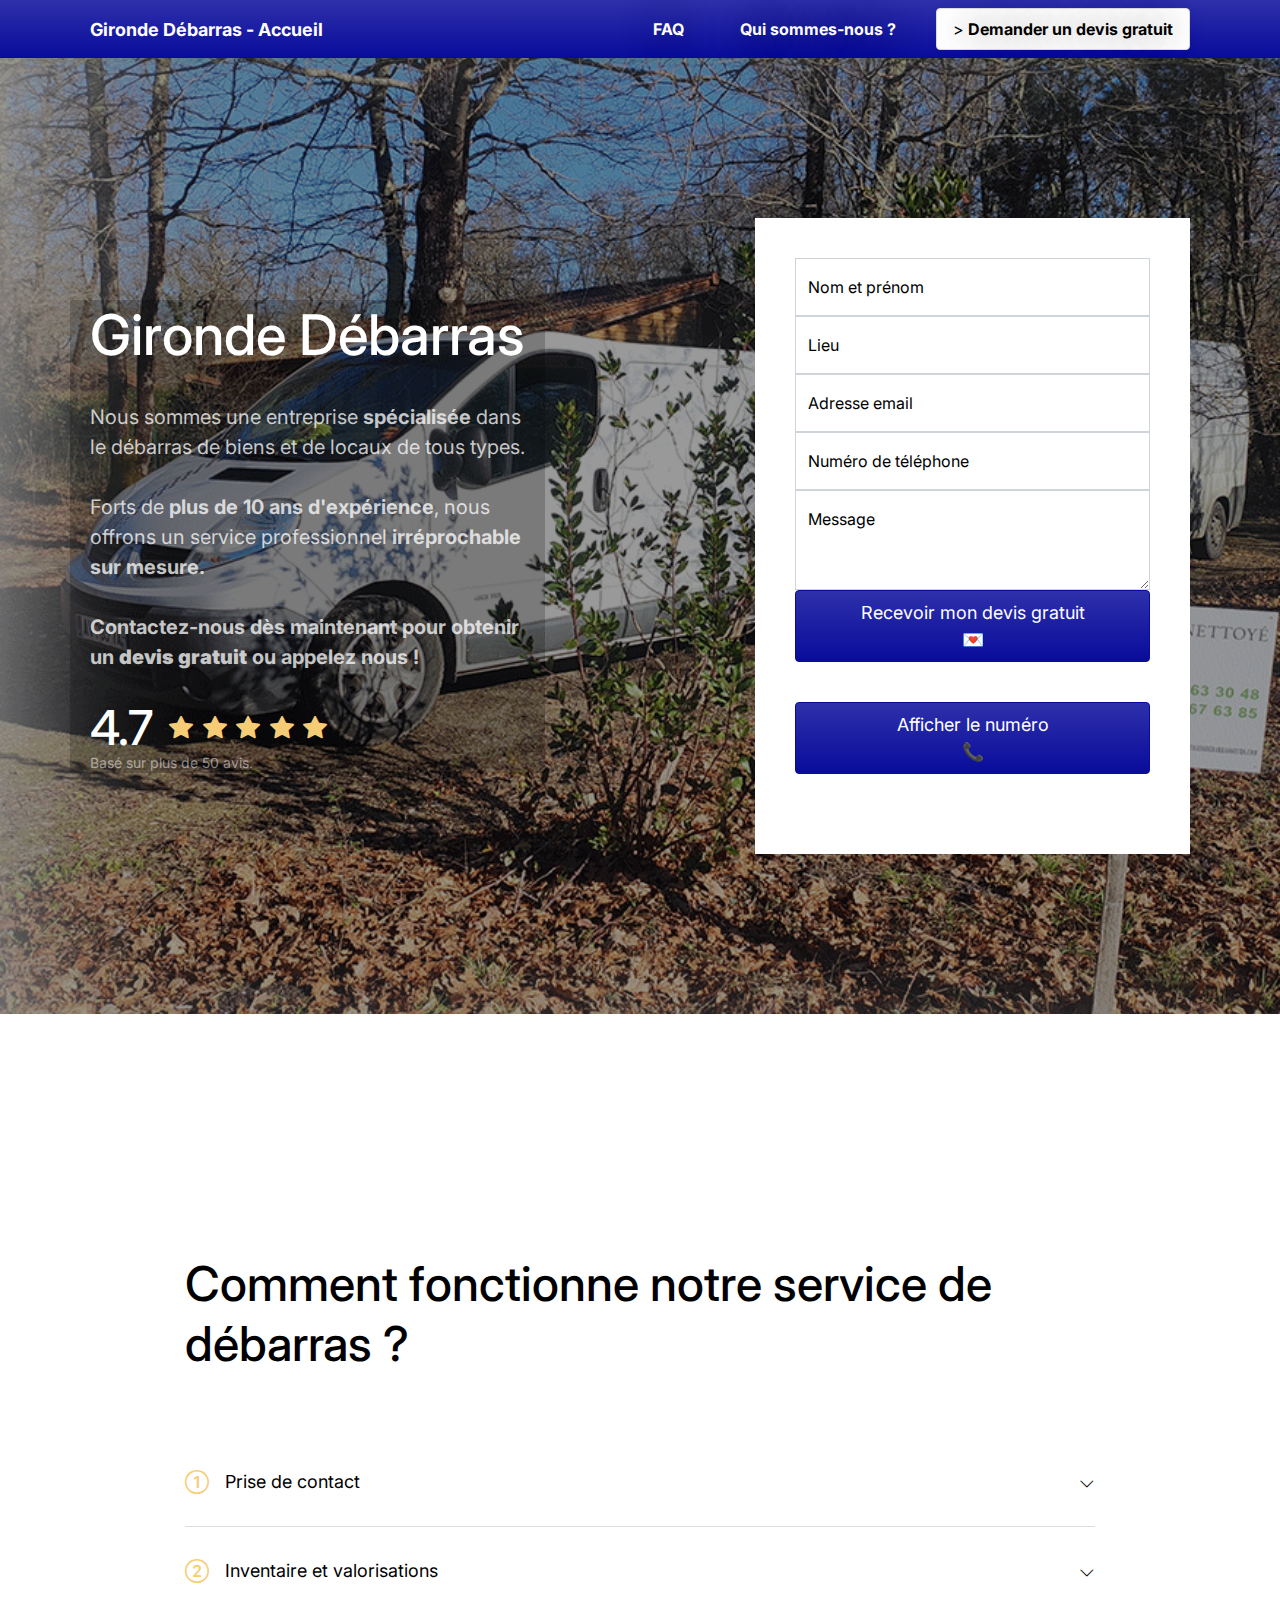
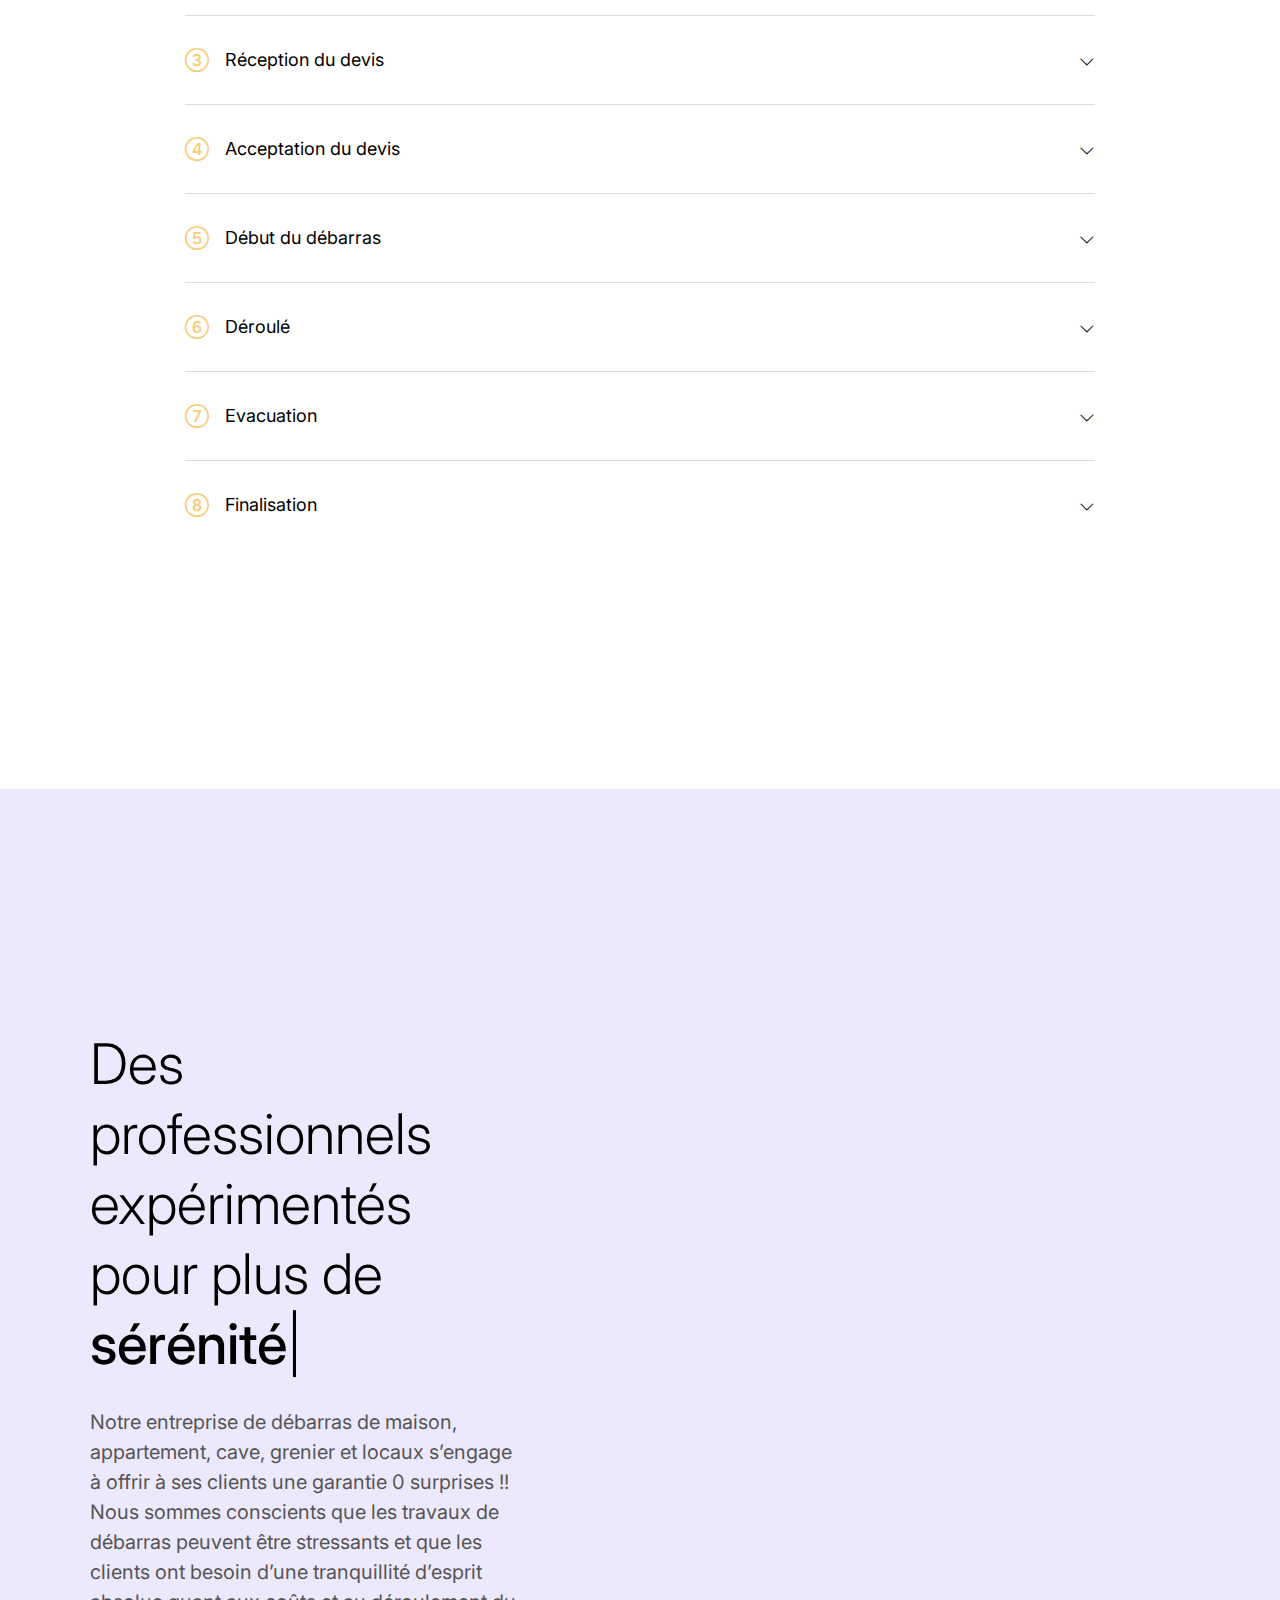
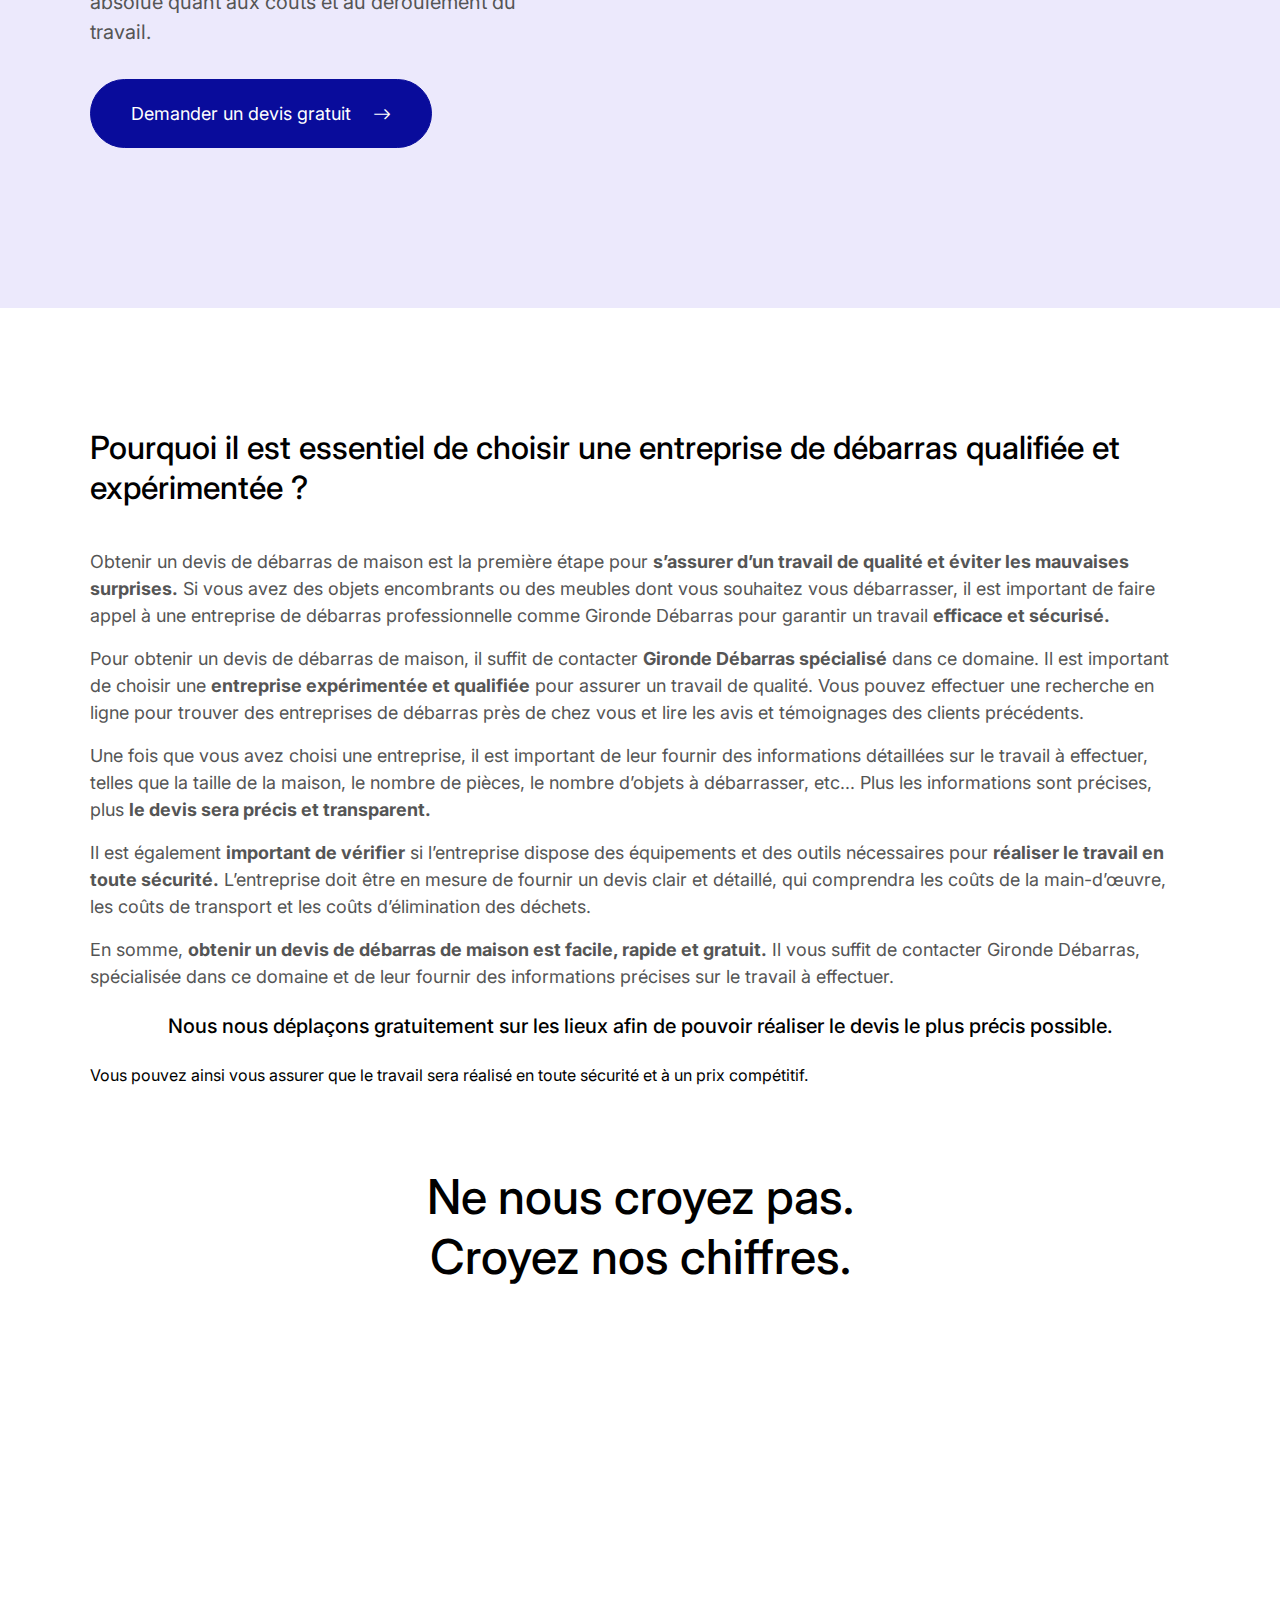
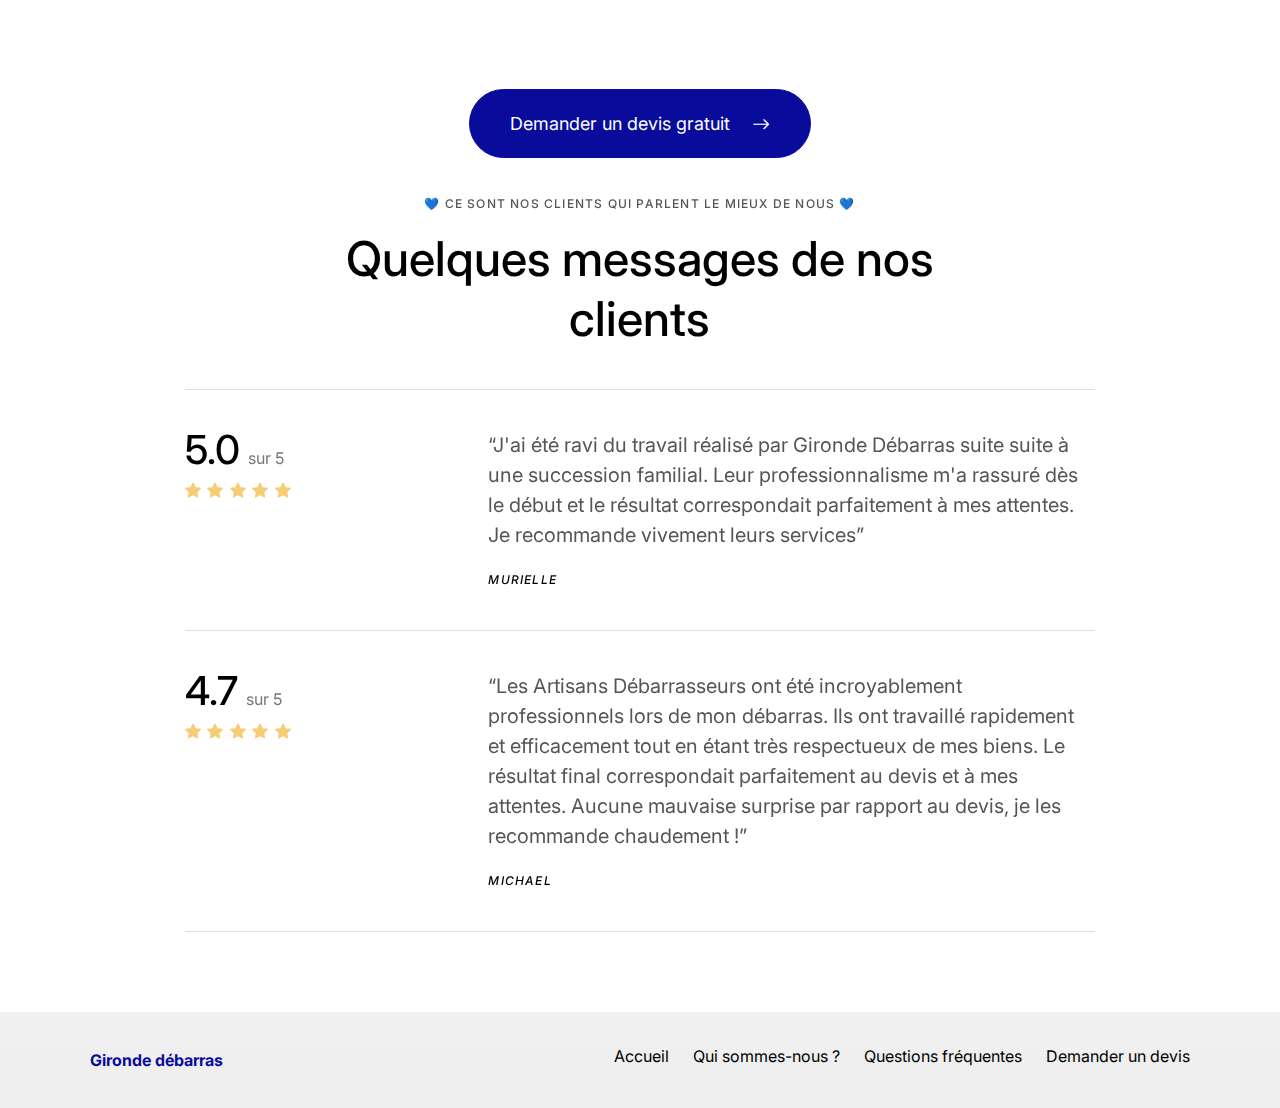
==== commit 67918228: "wip" ====
--- a/index.html
+++ b/index.html
@@ -3,7 +3,7 @@
 <head>
     <meta charset="UTF-8">
     <meta name="viewport"
-          content="width=device-width, user-scalable=no, initial-scale=1.0, maximum-scale=1.0, minimum-scale=1.0">
+          content="width=device-width, initial-scale=1.0, maximum-scale=10, minimum-scale=1.0">
     <meta http-equiv="X-UA-Compatible" content="ie=edge">
     <meta name="description"
           content="Gironde Débarras accueil: entreprise spécialisée dans le débarras de locaux et de biens. Demandez un devis gratuit en ligne pour bénéficier d'un service clé en main rapide et efficace. Découvrez comment fonctionne notre service de débarras à travers une vidéo explicative. Comprenez pourquoi il est important de choisir une entreprise qualifiée et expérimentée. Consultez nos chiffres clés et avis clients pour en savoir plus. Contactez-nous dès maintenant pour un débarras réussi">
@@ -79,7 +79,7 @@
                             Nous sommes une entreprise <b>spécialisée</b> dans le débarras de biens et de locaux de tous types. <br><br>
                             Forts de <b>plus de 10 ans d'expérience</b>, nous offrons un service professionnel <b>irréprochable
                             sur mesure.</b><br><br>
-                            <b>Contactez-nous dès maintenant pour obtenir un <b>devis gratuit</b> ou appellez nous !</b>
+                            <b>Contactez-nous dès maintenant pour obtenir un <b>devis gratuit</b> ou appelez nous !</b>
                         </p>
                         <div class="d-inline-flex align-items-center mb-0">
                             <span class="fs-2 me-2 lh-1 fw-bold">4.7</span>
@@ -200,7 +200,7 @@
                                      data-bs-parent="#accordion-1">
                                     <div class="accordion-body">
                                         <p class="text-secondary">
-                                            Notre expert en débarras effectuera un inventaire des valorisations possibles pour les objets, meubles, électroménagers, livres, vaisselle, etc. Il discutera avec vous des éléments que vous souhaitez conserver et vous expliquera les différentes solutions techniques et financières qui s'offrent à vous. Ensemble, vous déterminerez le délai d'intervention idéal pour votre débarras."
+                                            Notre expert en débarras effectuera un inventaire des valorisations possibles pour les objets, meubles, électroménagers, livres, vaisselle, etc. Il discutera avec vous des éléments que vous souhaitez conserver et vous expliquera les différentes solutions techniques et financières qui s'offrent à vous. Ensemble, vous déterminerez le délai d'intervention idéal pour votre débarras.
                                         </p>
                                     </div>
                                 </div>
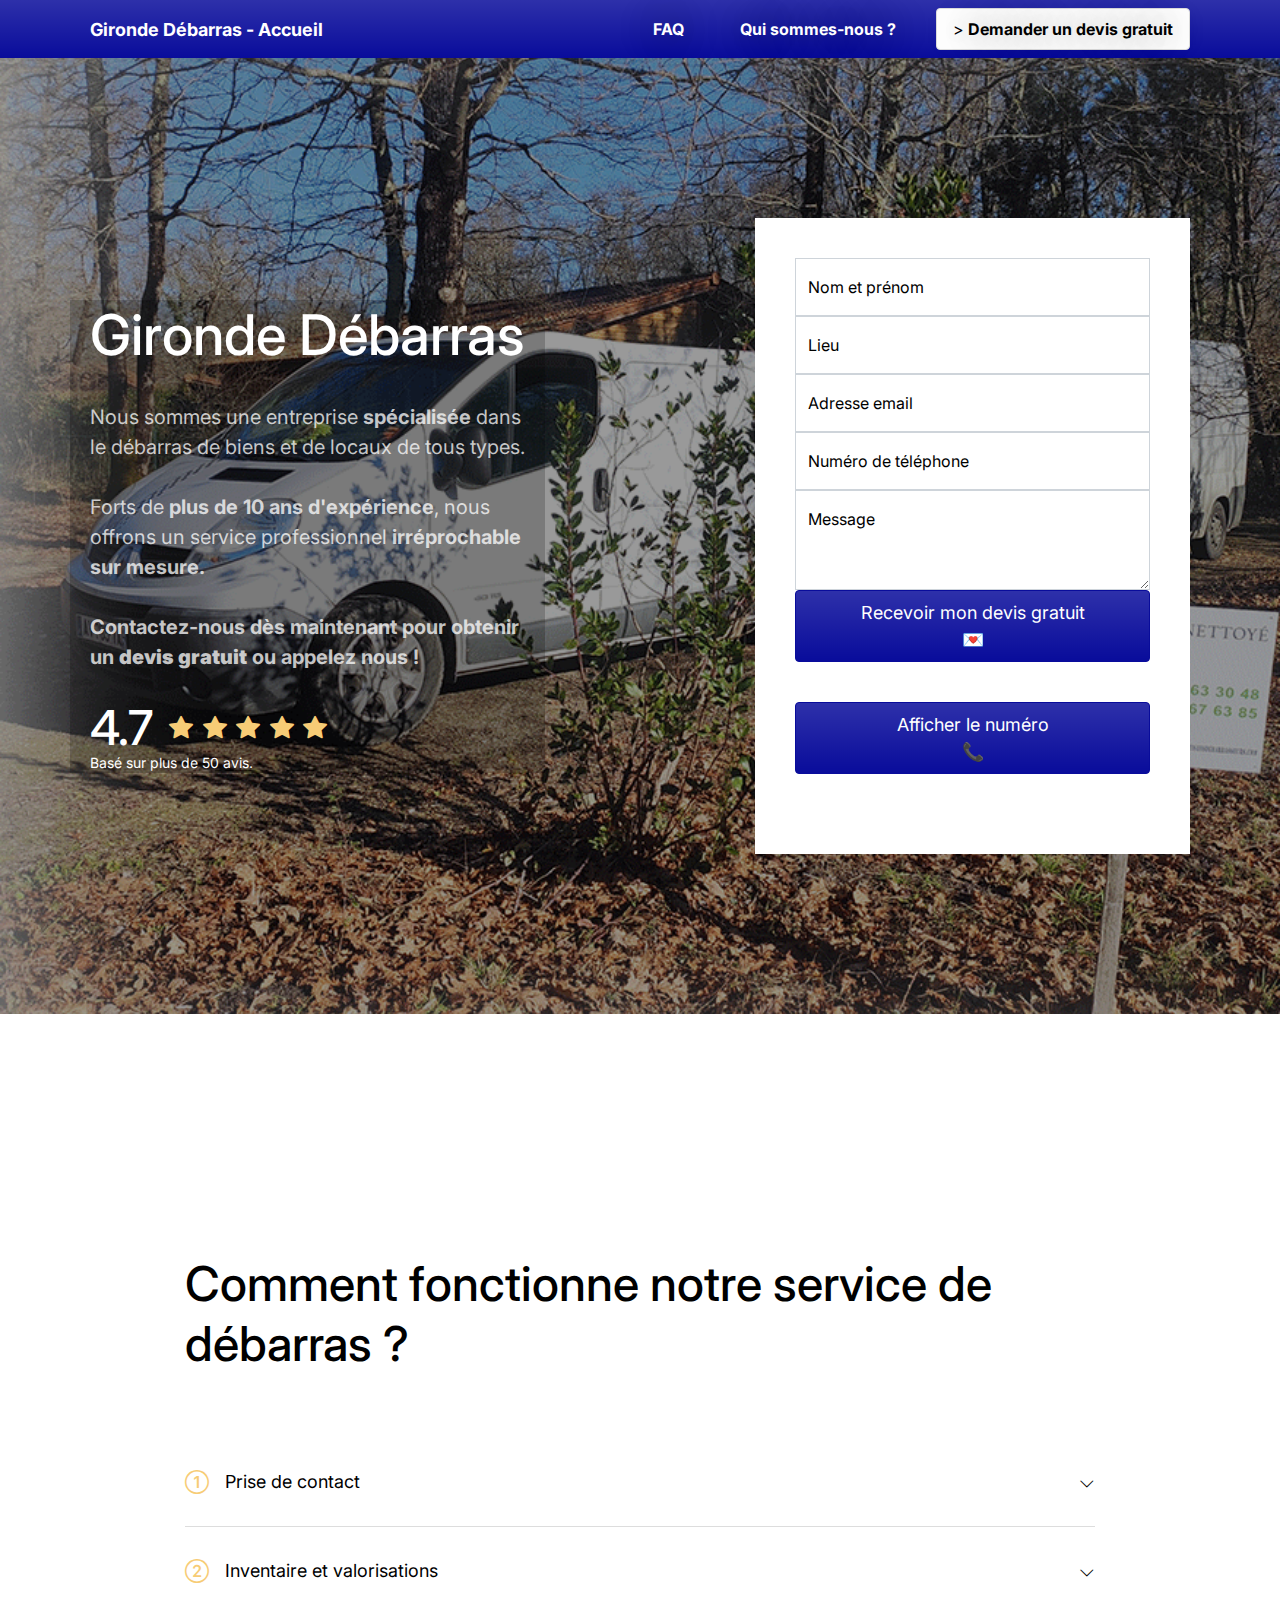
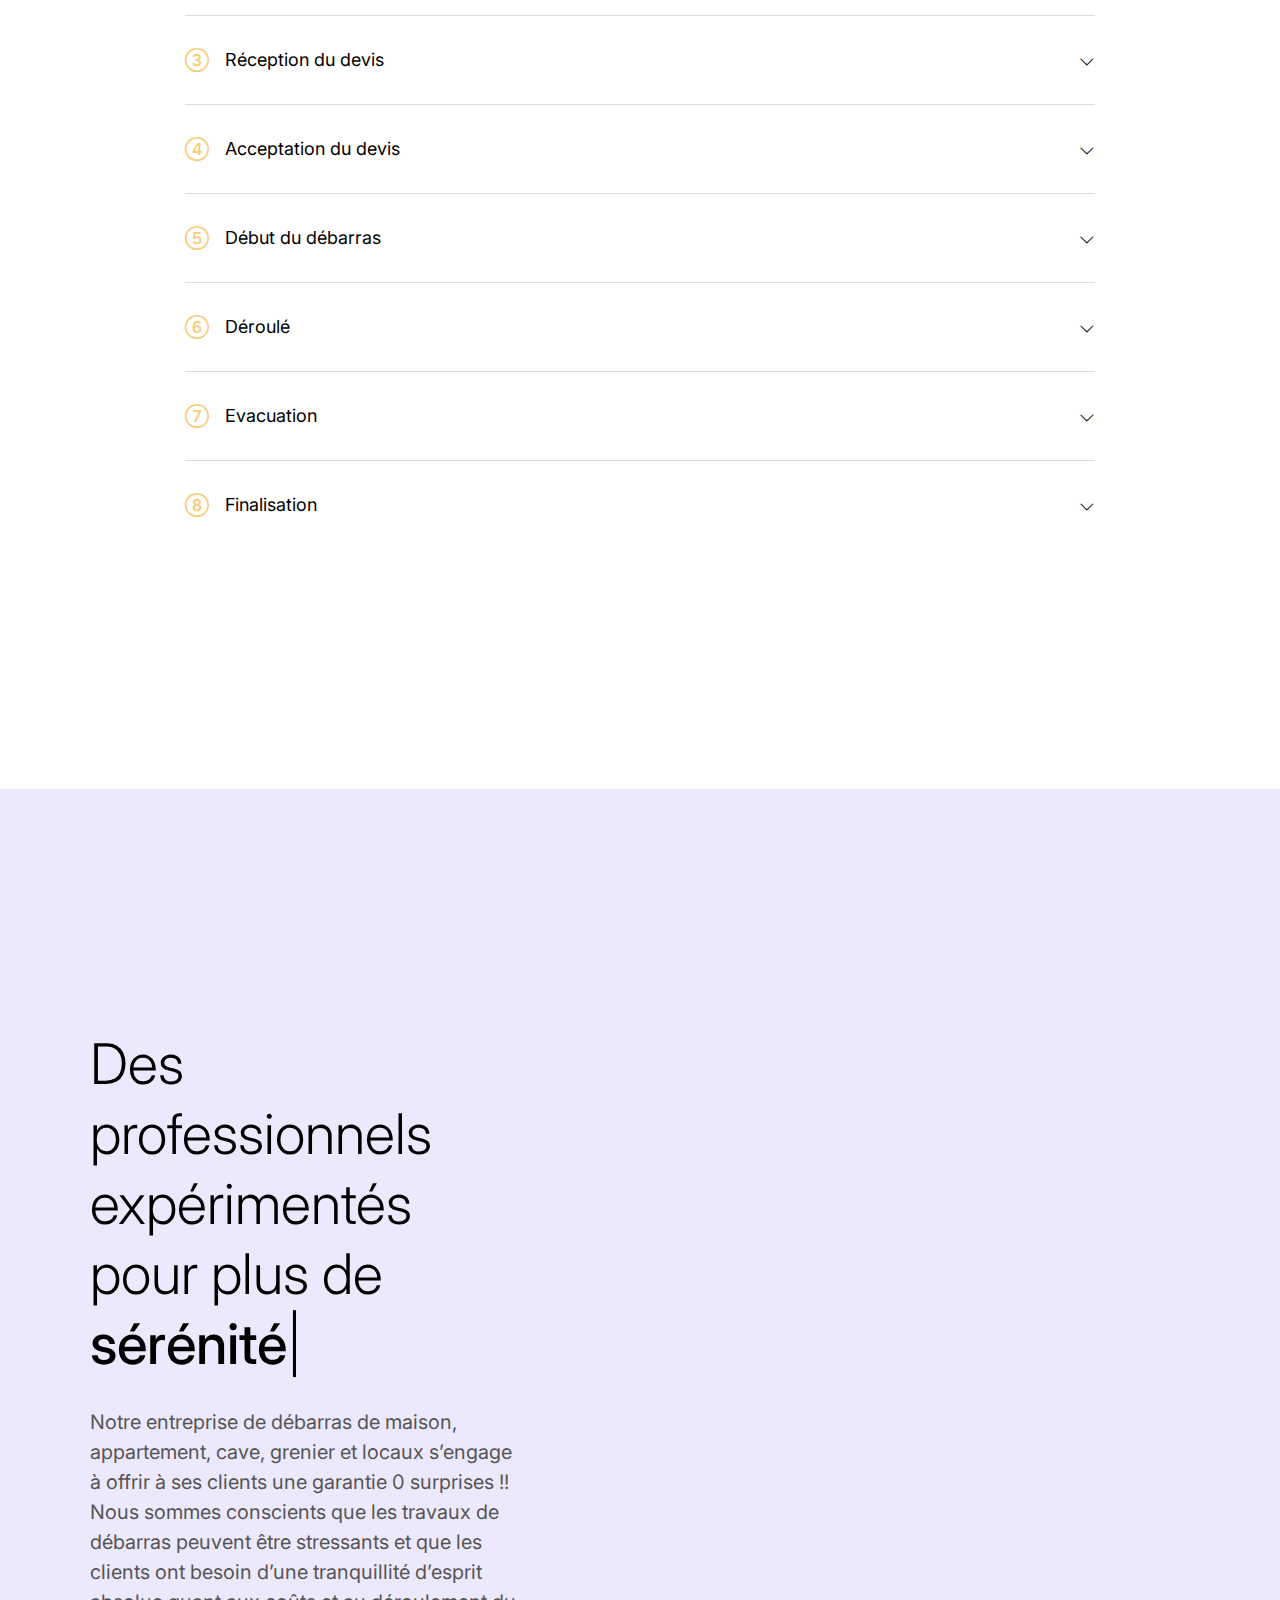
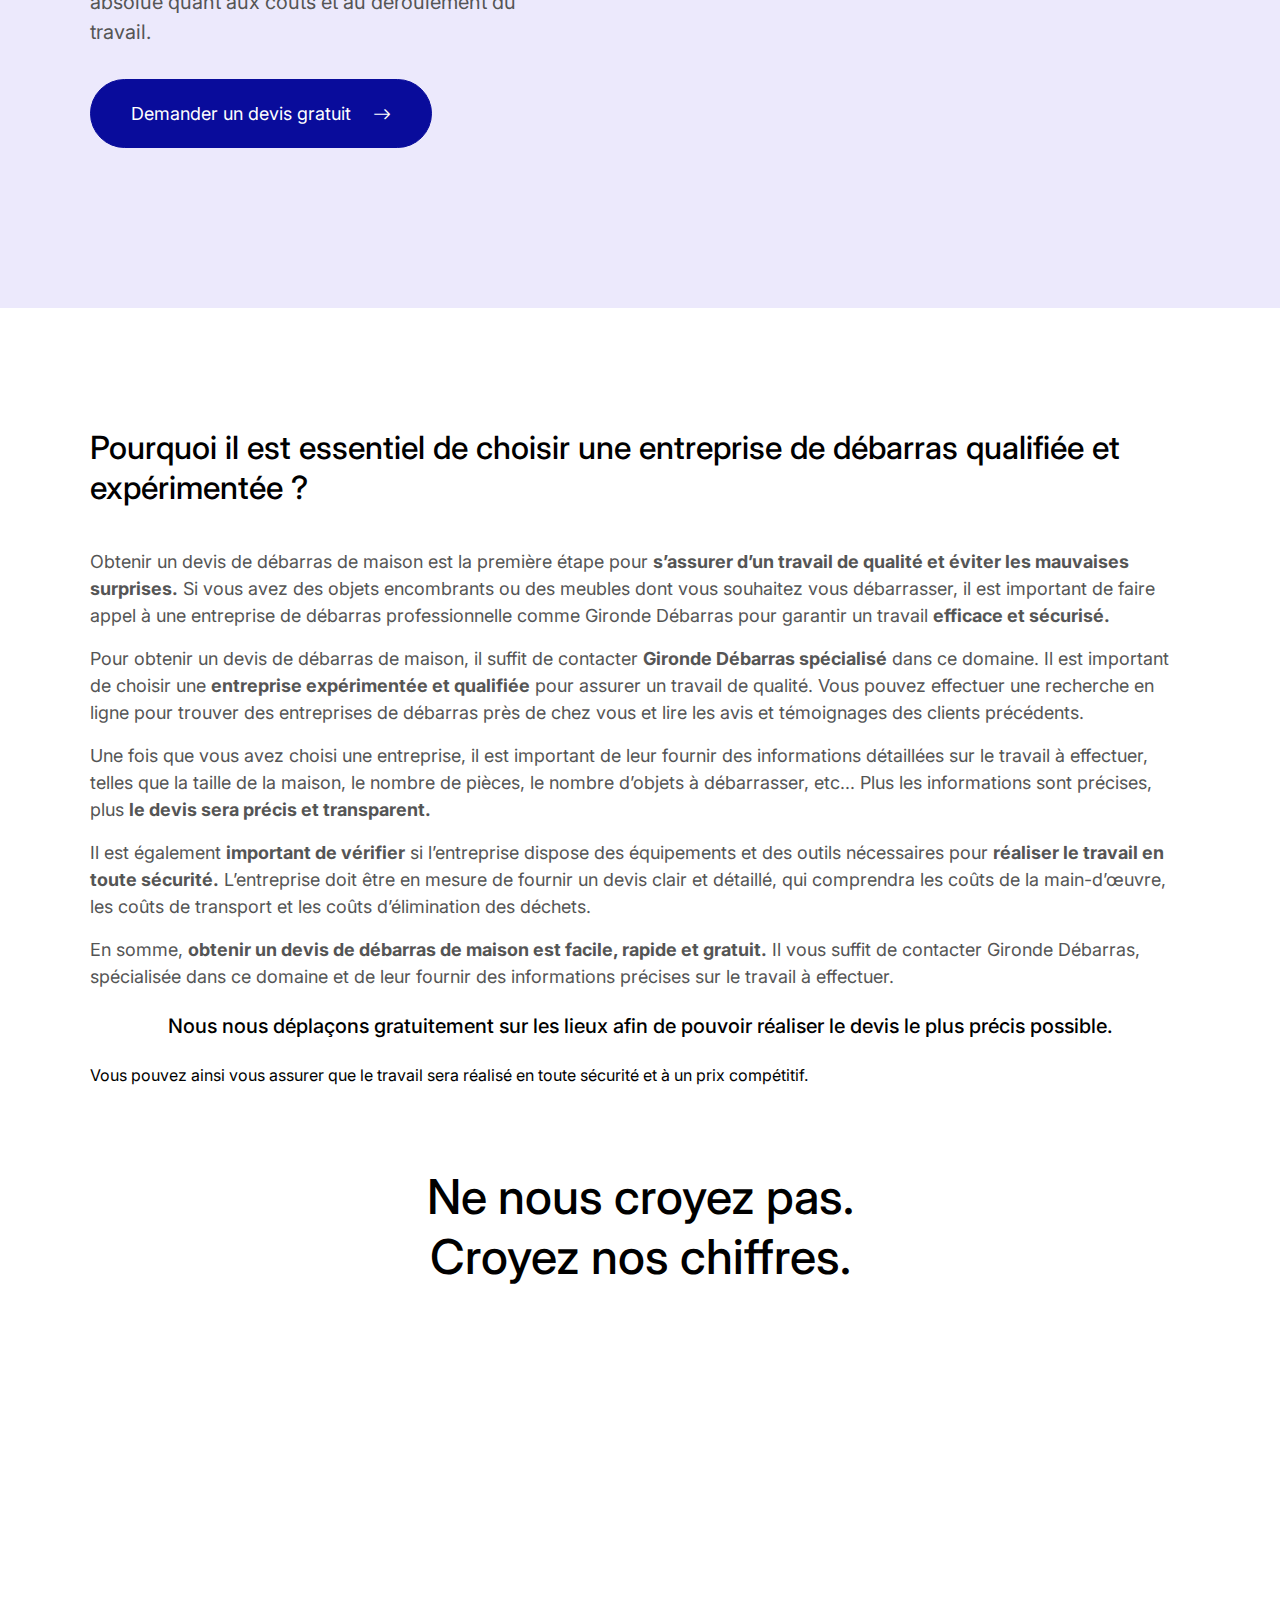
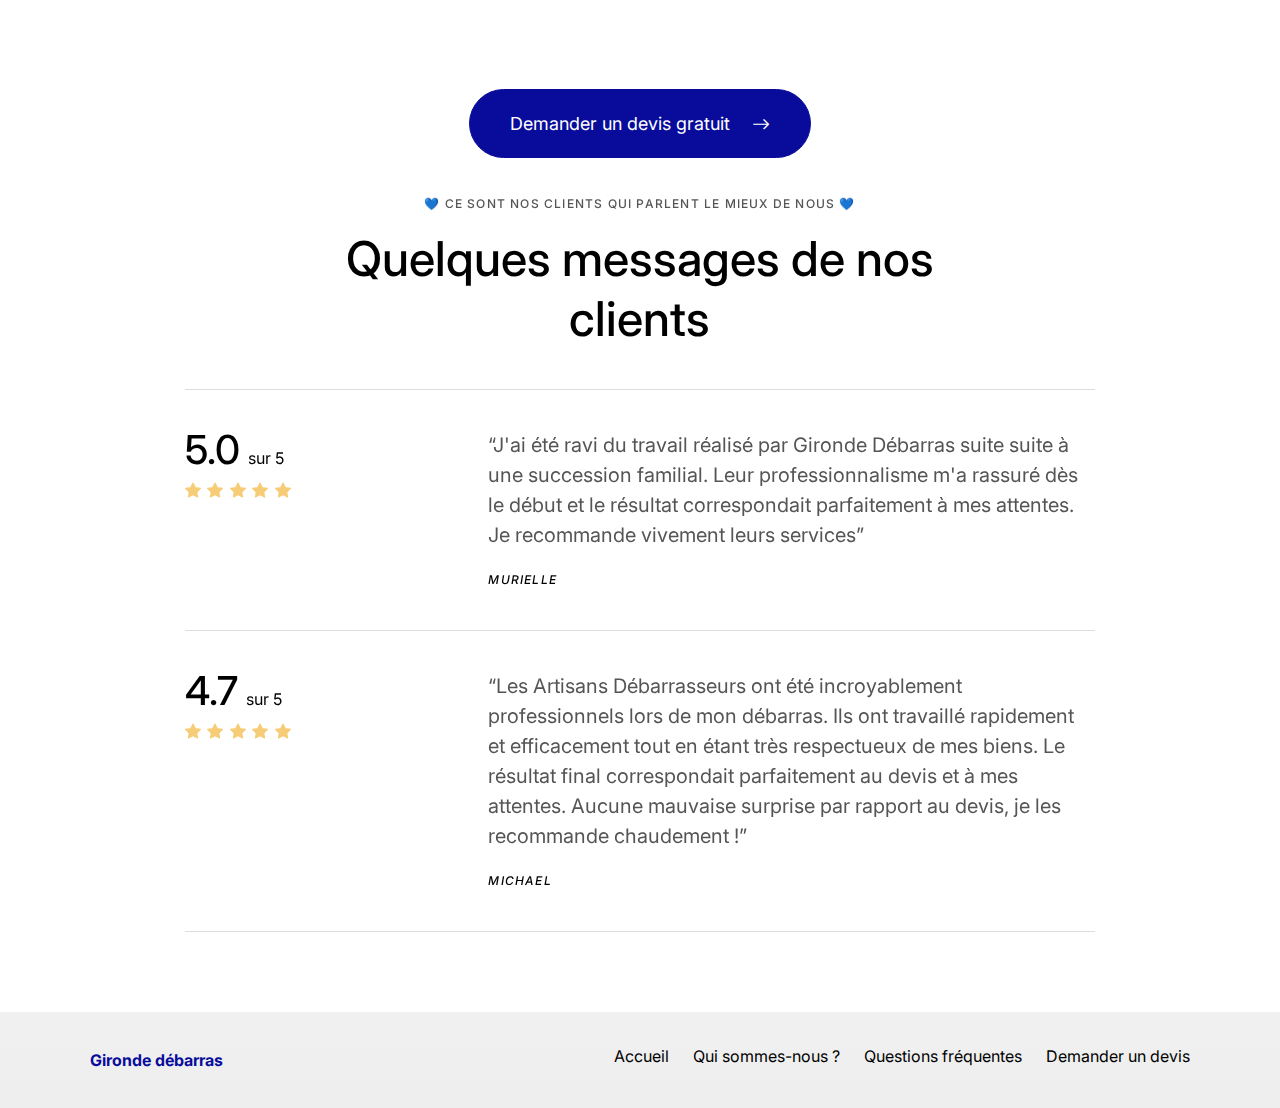
==== commit c772cae3: "fix: delete text muted" ====
--- a/index.html
+++ b/index.html
@@ -91,7 +91,7 @@
                                 <li><i class="bi bi-star-fill" role="img" aria-label="icone étoile"></i></li>
                             </ul>
                         </div>
-                        <small class="d-block text-muted">Basé sur plus de 50 avis.</small>
+                        <small class="d-block ">Basé sur plus de 50 avis.</small>
                     </div>
                     <!-- Formulaire -->
                     <div class="col-md-10 col-lg-6 col-xl-5" data-aos="fade-up">
@@ -442,7 +442,7 @@
                                             <div class="col-md-4 mb-4 mb-md-0">
                                                 <div class="d-flex align-items-end mb-1">
                                                     <span class="fs-3 fw-bold lh-1 mb-0 me-1">5.0</span>
-                                                    <span class="text-muted">sur 5</span>
+                                                    <span class="">sur 5</span>
                                                 </div>
                                                 <ul class="rating text-yellow">
                                                     <li><i class="bi bi-star-fill" role="img" aria-label="icone étoile"></i></li>
@@ -465,7 +465,7 @@
                                             <div class="col-md-4 mb-4 mb-md-0">
                                                 <div class="d-flex align-items-end mb-1">
                                                     <span class="fs-3 fw-bold lh-1 mb-0 me-1">4.7</span>
-                                                    <span class="text-muted">sur 5</span>
+                                                    <span class="">sur 5</span>
                                                 </div>
                                                 <ul class="rating text-yellow">
                                                     <li><i class="bi bi-star-fill" role="img" aria-label="icone étoile"></i></li>
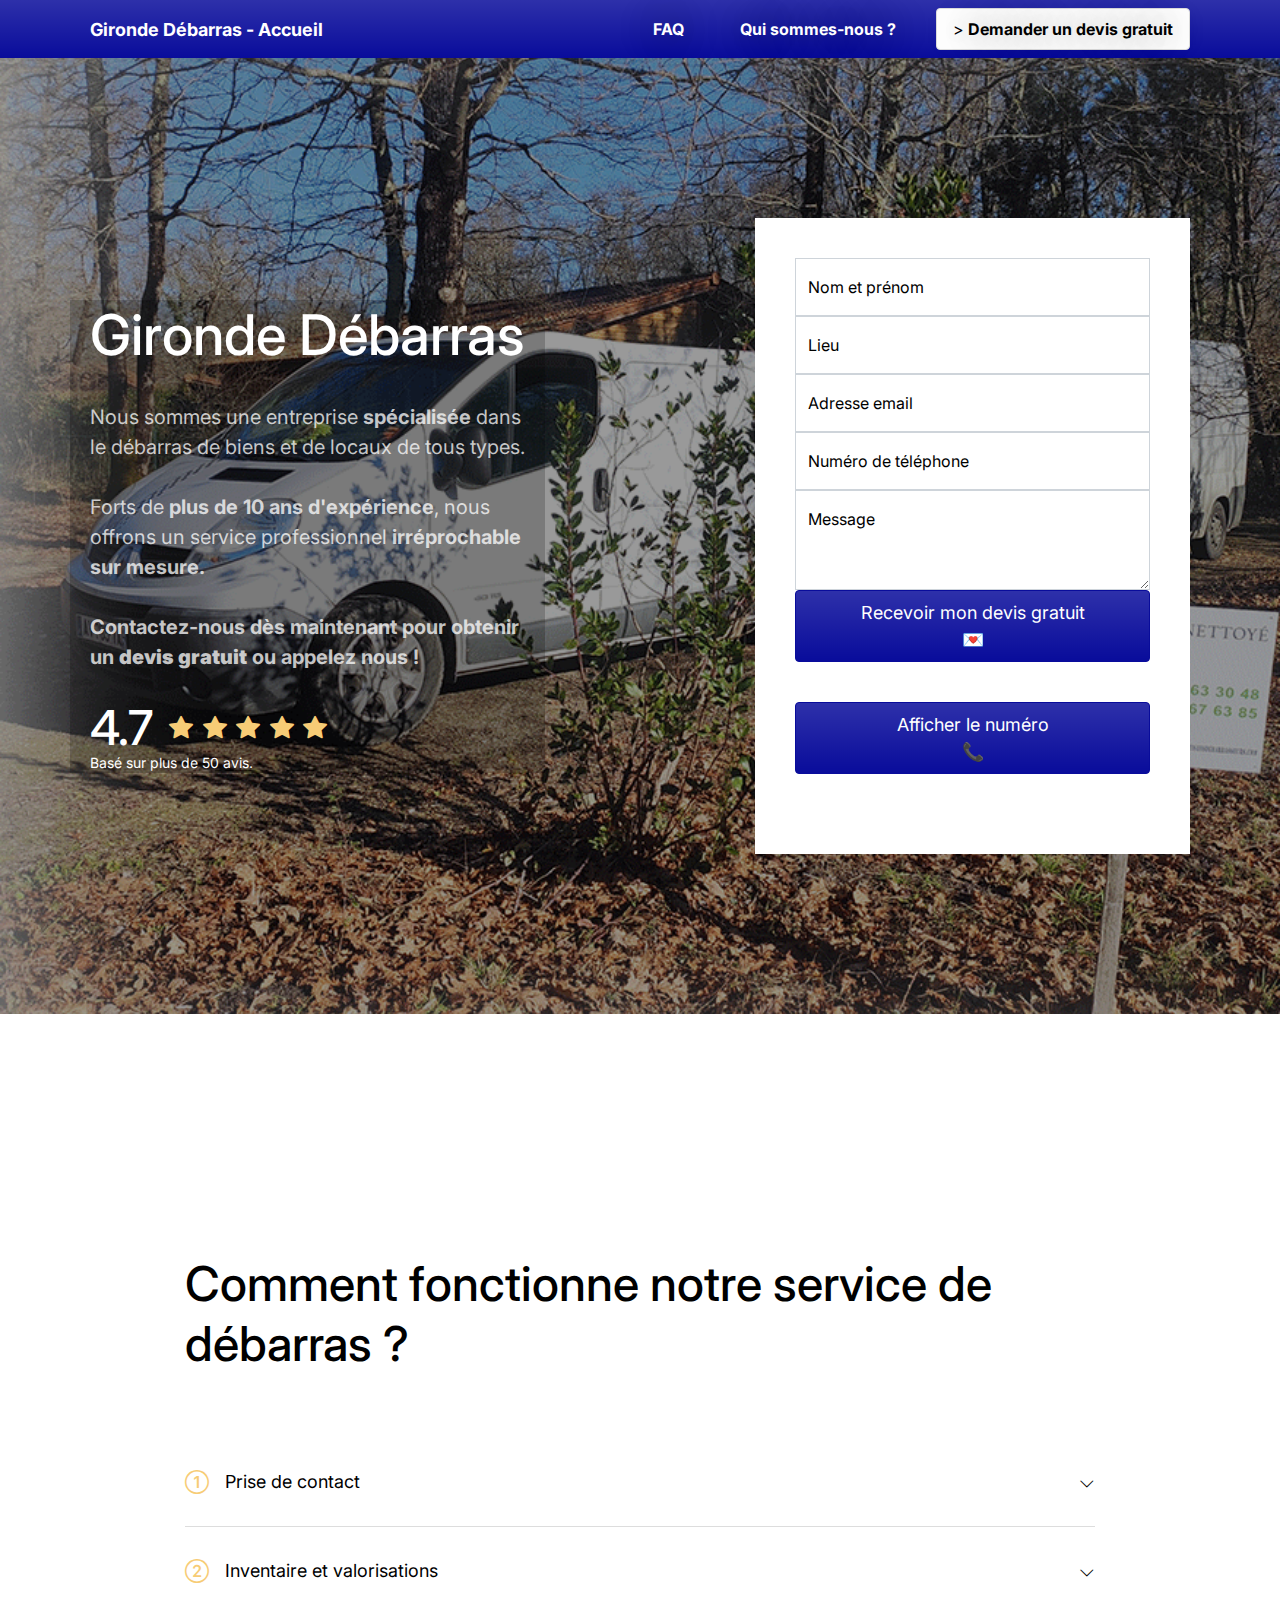
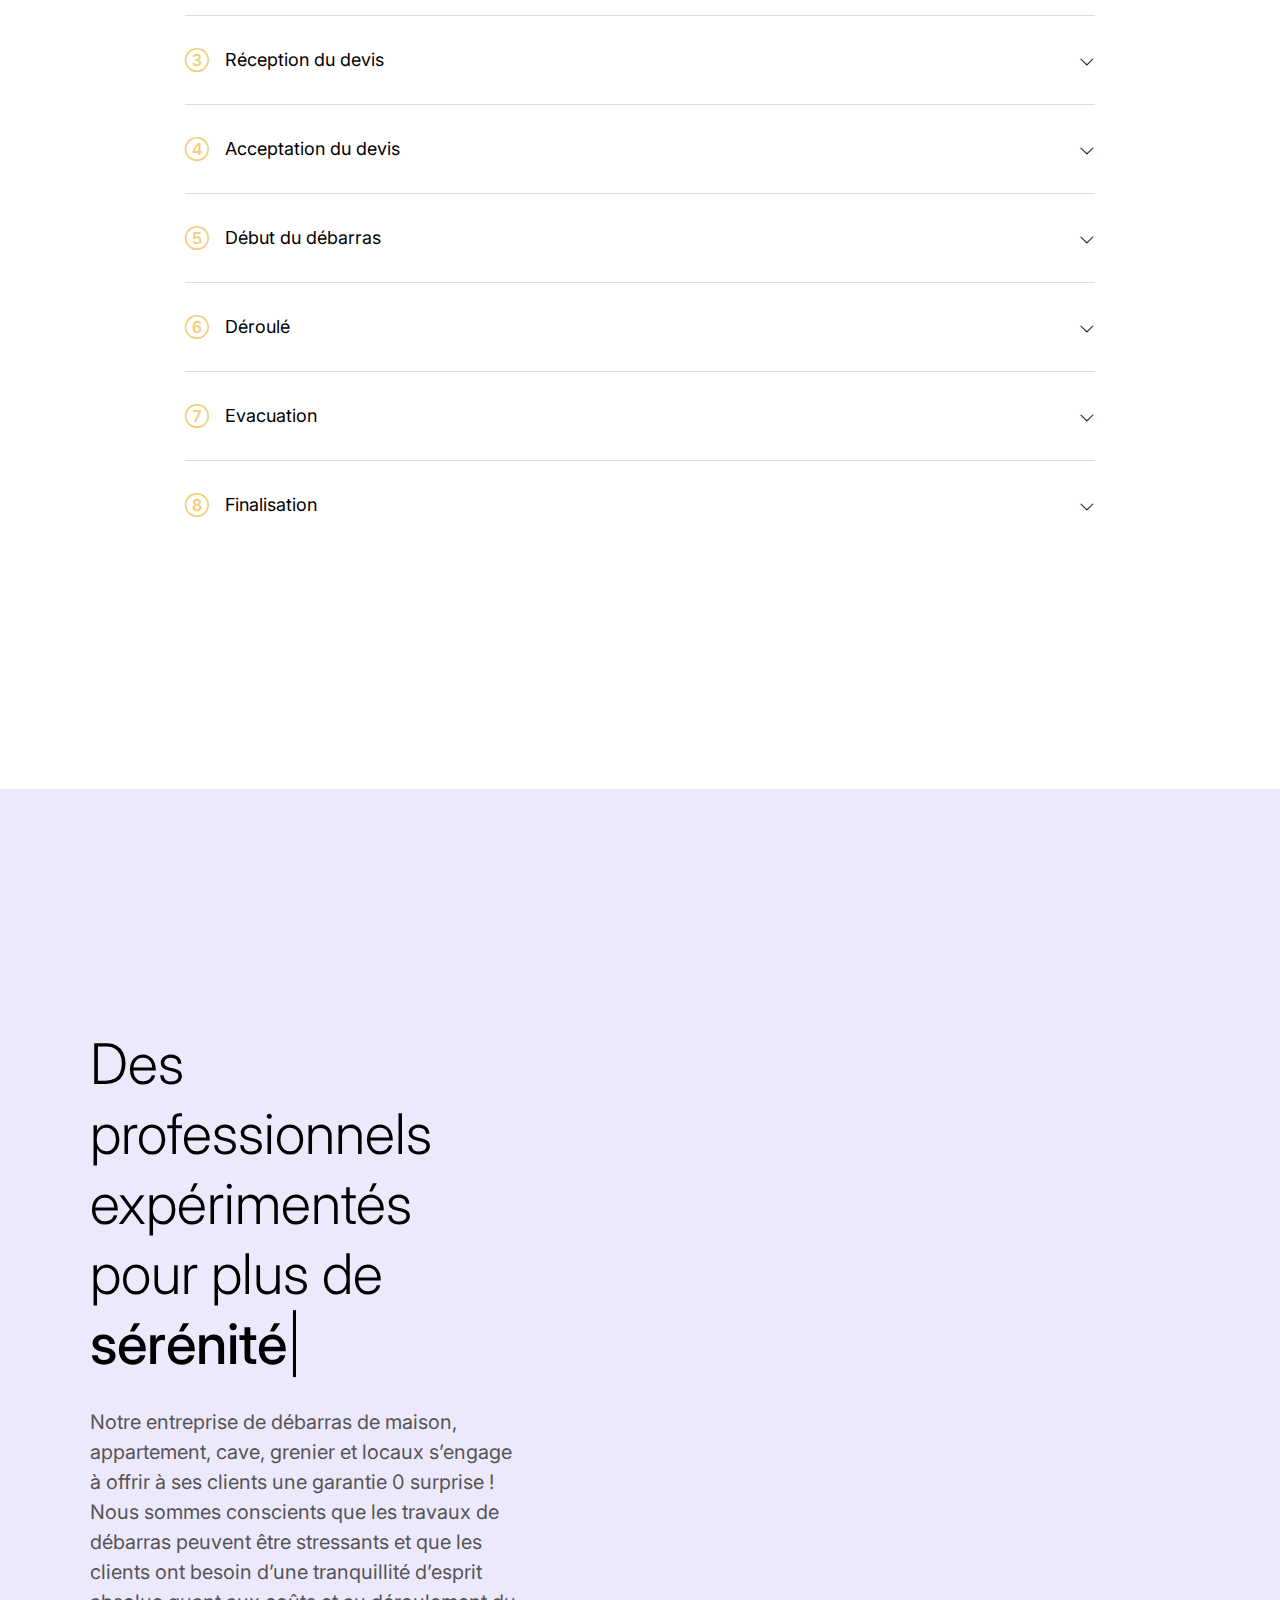
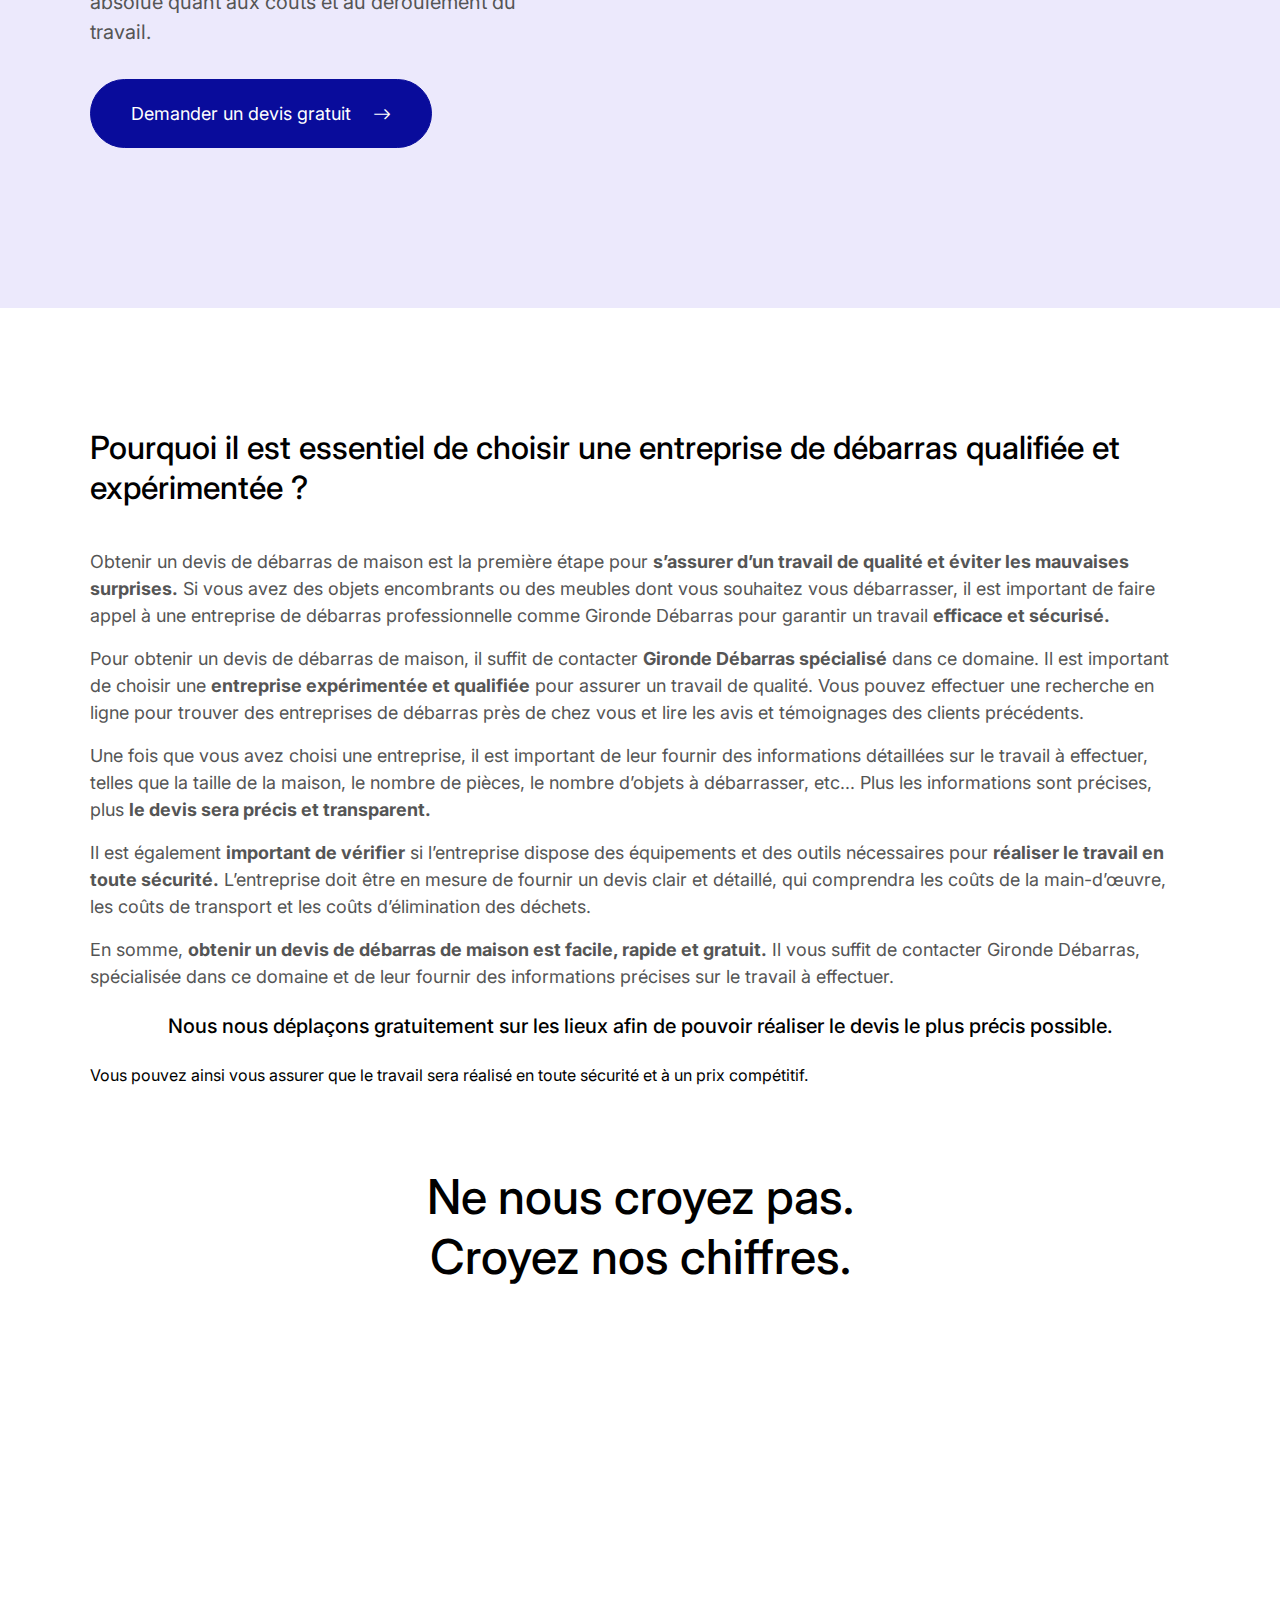
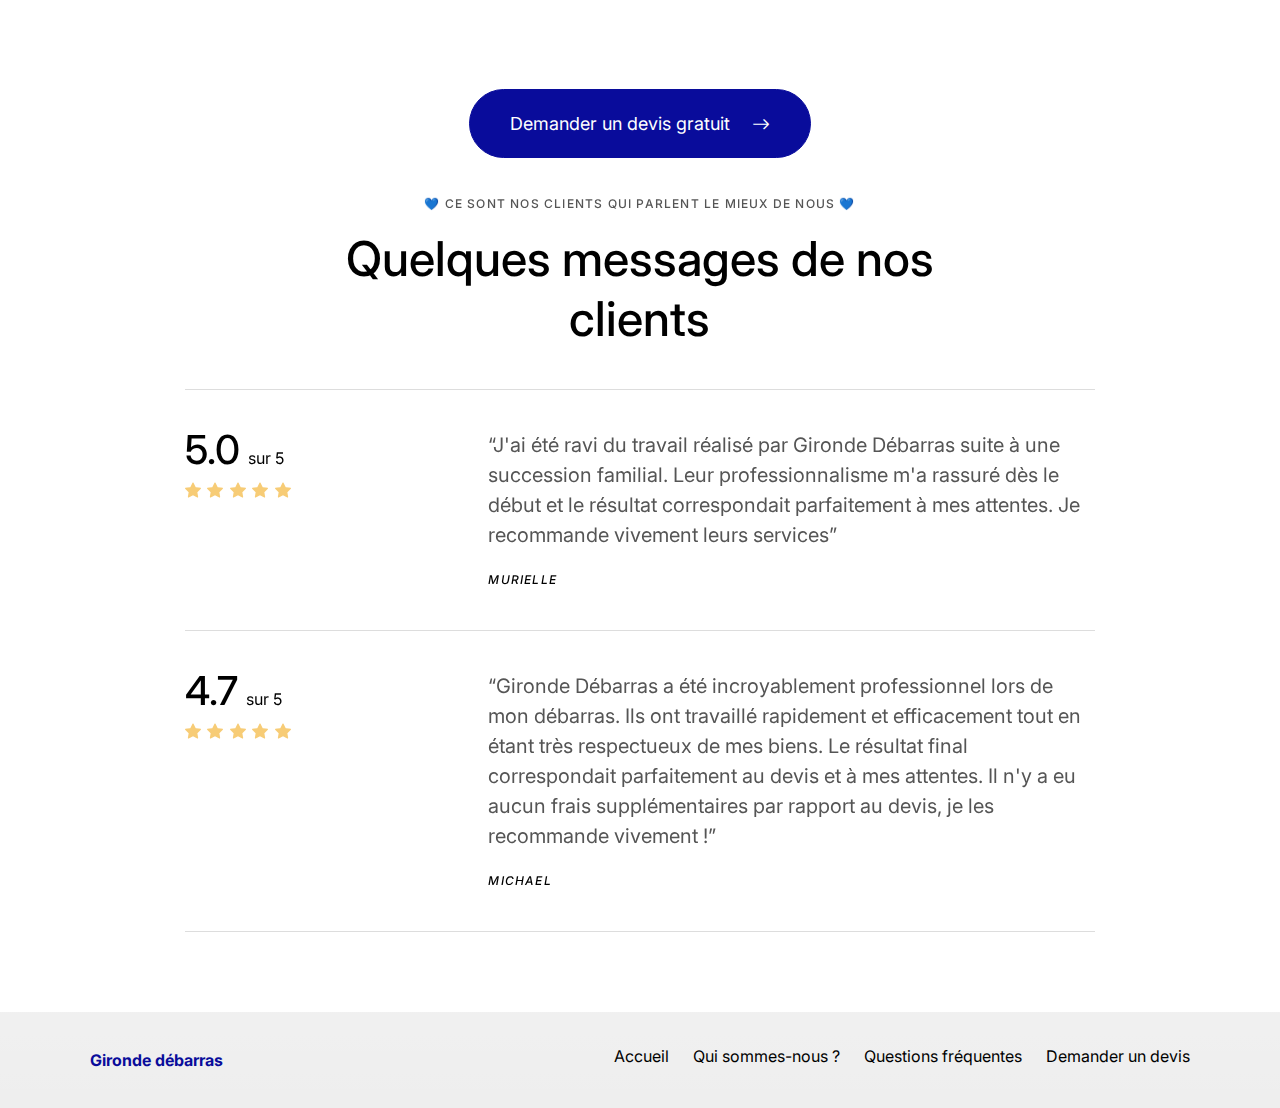
==== commit f5e05af0: "wip" ====
--- a/index.html
+++ b/index.html
@@ -9,9 +9,9 @@
           content="Gironde Débarras accueil: entreprise spécialisée dans le débarras de locaux et de biens. Demandez un devis gratuit en ligne pour bénéficier d'un service clé en main rapide et efficace. Découvrez comment fonctionne notre service de débarras à travers une vidéo explicative. Comprenez pourquoi il est important de choisir une entreprise qualifiée et expérimentée. Consultez nos chiffres clés et avis clients pour en savoir plus. Contactez-nous dès maintenant pour un débarras réussi">
     <meta name="robots" content="index, follow">
     <!-- Main CSS-->
-    <link rel="stylesheet" href="./assets/css/libs.bundle.css" onload="this.rel='stylesheet'" defer />
-    <link rel="stylesheet" href="./assets/css/index.bundle.css" onload="this.rel='stylesheet'" defer/>
-    <link rel="stylesheet" href="https://cdn.jsdelivr.net/npm/bootstrap-icons@1.10.5/font/bootstrap-icons.css" onload="this.rel='stylesheet'" defer>
+    <link rel="stylesheet" href="./assets/css/libs.bundle.css" defer/>
+    <link rel="stylesheet" href="./assets/css/index.bundle.css" defer/>
+    <link rel="stylesheet" href="https://cdn.jsdelivr.net/npm/bootstrap-icons@1.10.5/font/bootstrap-icons.css" defer>
     <!-- javascript -->
     <script src="./assets/js/vendor.bundle.js" defer></script>
     <script src="./assets/js/index.bundle.js" defer></script>
@@ -217,7 +217,7 @@
                                      data-bs-parent="#accordion-1">
                                     <div class="accordion-body">
                                         <p class="text-secondary">
-                                            Nous vous enverrons un devis détaillé par e-mail dans un délai de 48 heures, reprenant tous les éléments discutés lors de la visite sur place. Vous pouvez être assuré qu'il n'y aura pas de mauvaises surprises. En outre, nous vous offrons notre garantie Sérénité, qui comprend un devis ferme et définitif sans surprises, une garantie de ponctualité, une garantie de propreté et une garantie de tarif
+                                            Nous vous enverrons un devis détaillé par e-mail dans un délai de 48 heures, reprenant tous les éléments discutés lors de la visite sur place. Vous pouvez être assuré qu'il n'y aura pas de mauvaises surprises. En outre, nous vous offrons notre garantie Sérénité, qui comprend un devis ferme et définitif sans surprises, une garantie de ponctualité, une garantie de propreté et une garantie de tarif.
                                         </p>
                                     </div>
                                 </div>
@@ -234,7 +234,7 @@
                                      data-bs-parent="#accordion-1">
                                     <div class="accordion-body">
                                         <p class="text-secondary">
-                                            Si le devis de débarras vous convient, nous convenons ensemble d'une date d'intervention ferme et définitive.
+                                            Si le devis de débarras vous convient, nous définissons ensemble de la date d'intervention.
                                         </p>
                                     </div>
                                 </div>
@@ -302,7 +302,7 @@
                                      data-bs-parent="#accordion-1">
                                     <div class="accordion-body">
                                         <p class="text-secondary">
-                                            Une fois le débarras terminé, notre équipe d Gironde Débarras s'occupe du transport de tous les éléments vers leur nouvelle vie, ainsi que du déchargement d'une partie de ces derniers en centre de recyclage. Pour les éléments valorisables, c'est le début d'une nouvelle vie. Vous pouvez alors faire l'état des lieux et vérifier que tout est conforme au devis. Nous vous remettons ensuite la facture conforme au devis du débarras pour finaliser la prestation
+                                            Une fois le débarras terminé, notre équipe d Gironde Débarras s'occupe du transport de tous les éléments ainsi que du déchargement d'une partie de ces derniers en centre de recyclage. Pour les éléments valorisables, c'est le début d'une nouvelle vie. Vous pouvez alors faire l'état des lieux et vérifier que tout correspond au devis. Nous vous remettons ensuite la facture conforme au devis du débarras pour finaliser la prestation.
                                         </p>
                                     </div>
                                 </div>
@@ -322,7 +322,7 @@
                             <span class="fw-bold" data-typed='{"strings": ["sérénité", "sécurité"]}'></span>
                         </h1>
                         <p class="lead text-secondary mb-4">
-                            Notre entreprise de débarras de maison, appartement, cave, grenier et locaux s’engage à offrir à ses clients une garantie 0 surprises !! <br>
+                            Notre entreprise de débarras de maison, appartement, cave, grenier et locaux s’engage à offrir à ses clients une garantie 0 surprise ! <br>
                             Nous sommes conscients que les travaux de débarras peuvent être stressants et que les clients ont besoin d’une tranquillité d’esprit absolue quant aux coûts et au déroulement du travail.
                         </p>
                         <a href="#quotation" class="btn btn-primary btn-with-icon rounded-pill btn-lg">Demander un devis gratuit <i
@@ -454,7 +454,7 @@
                                             </div>
                                             <div class="col-md-8">
                                                 <blockquote class="mb-2 lead text-secondary">
-                                                    “J'ai été ravi du travail réalisé par Gironde Débarras suite suite à une succession familial. Leur professionnalisme m'a rassuré dès le début et le résultat correspondait parfaitement à mes attentes. Je recommande vivement leurs services”
+                                                    “J'ai été ravi du travail réalisé par Gironde Débarras suite à une succession familial. Leur professionnalisme m'a rassuré dès le début et le résultat correspondait parfaitement à mes attentes. Je recommande vivement leurs services”
                                                 </blockquote>
                                                 <cite class="eyebrow">Murielle</cite>
                                             </div>
@@ -477,7 +477,7 @@
                                             </div>
                                             <div class="col-md-8">
                                                 <blockquote class="mb-2 lead text-secondary">
-                                                    “Les Artisans Débarrasseurs ont été incroyablement professionnels lors de mon débarras. Ils ont travaillé rapidement et efficacement tout en étant très respectueux de mes biens. Le résultat final correspondait parfaitement au devis et à mes attentes. Aucune mauvaise surprise par rapport au devis, je les recommande chaudement !”
+                                                    “Gironde Débarras a été incroyablement professionnel lors de mon débarras. Ils ont travaillé rapidement et efficacement tout en étant très respectueux de mes biens. Le résultat final correspondait parfaitement au devis et à mes attentes. Il n'y a eu aucun frais supplémentaires par rapport au devis, je les recommande vivement !”
                                                 </blockquote>
                                                 <cite class="eyebrow">Michael</cite>
                                             </div>
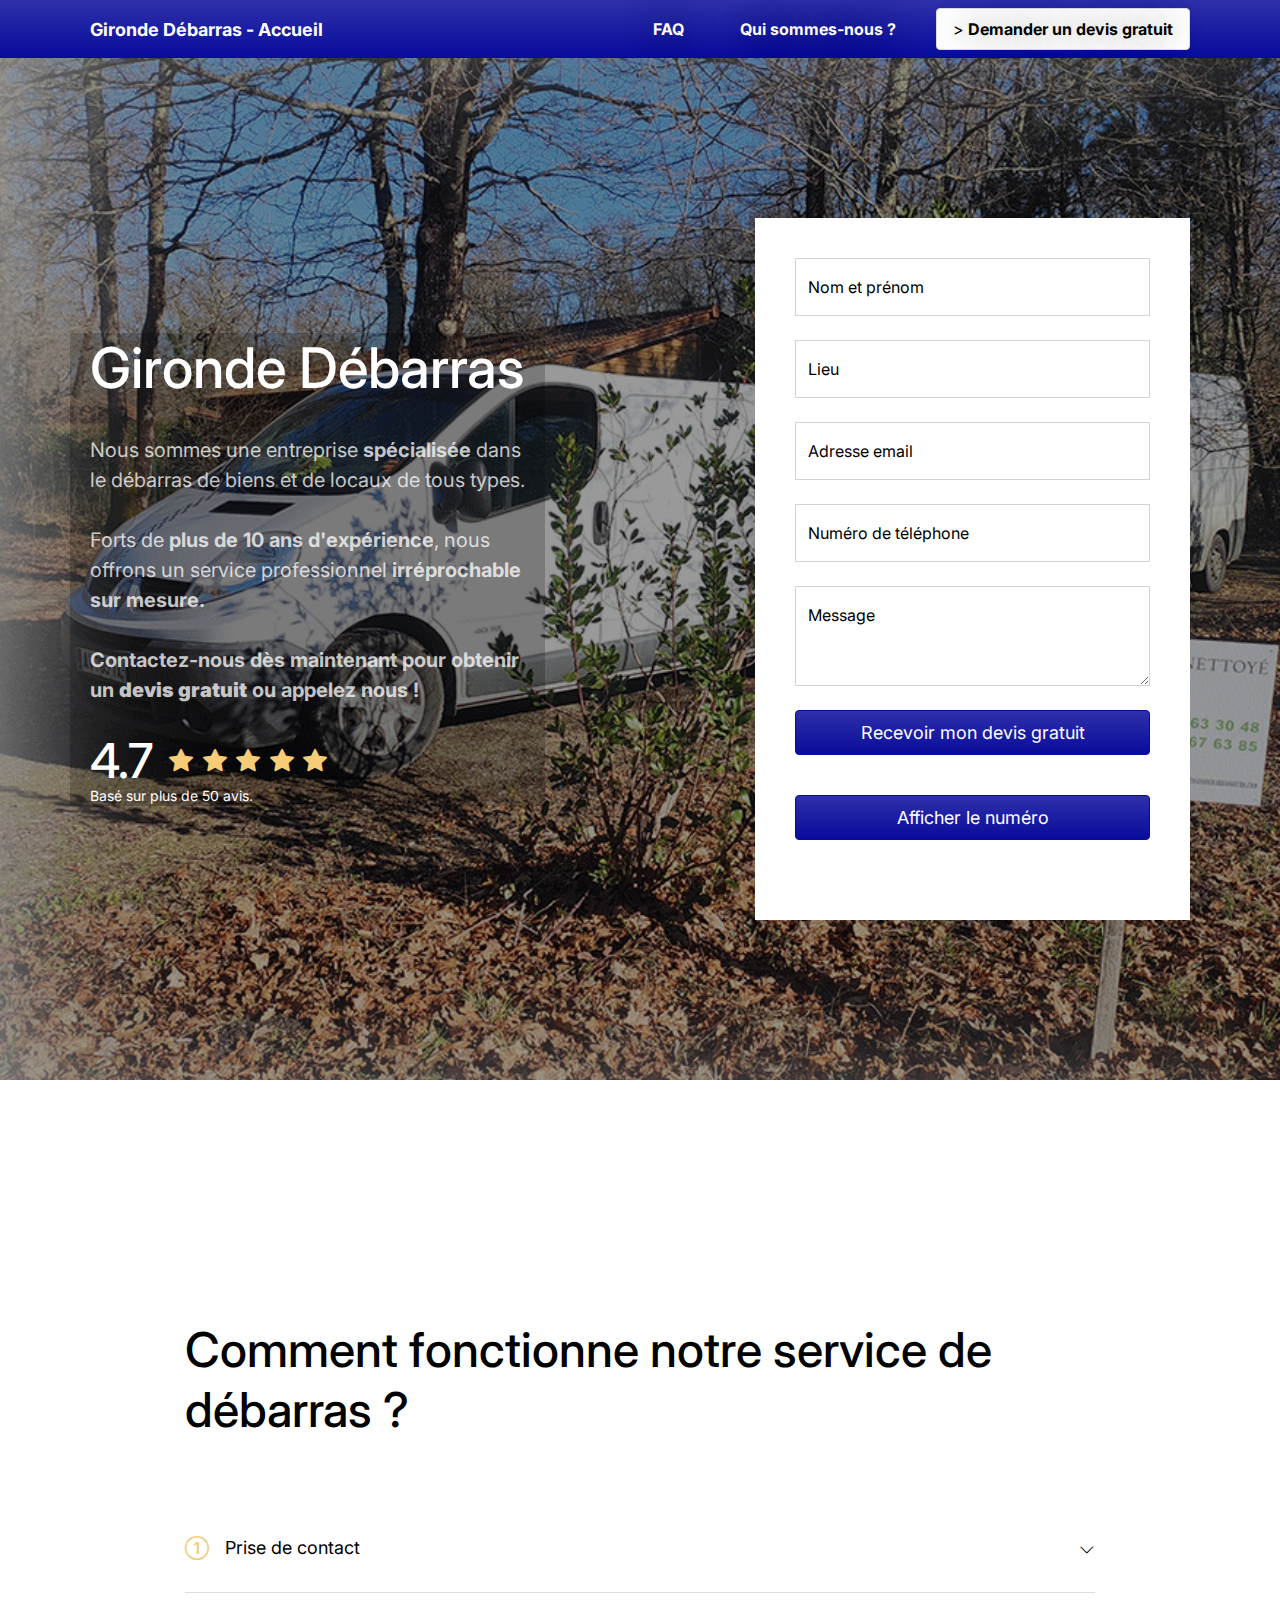
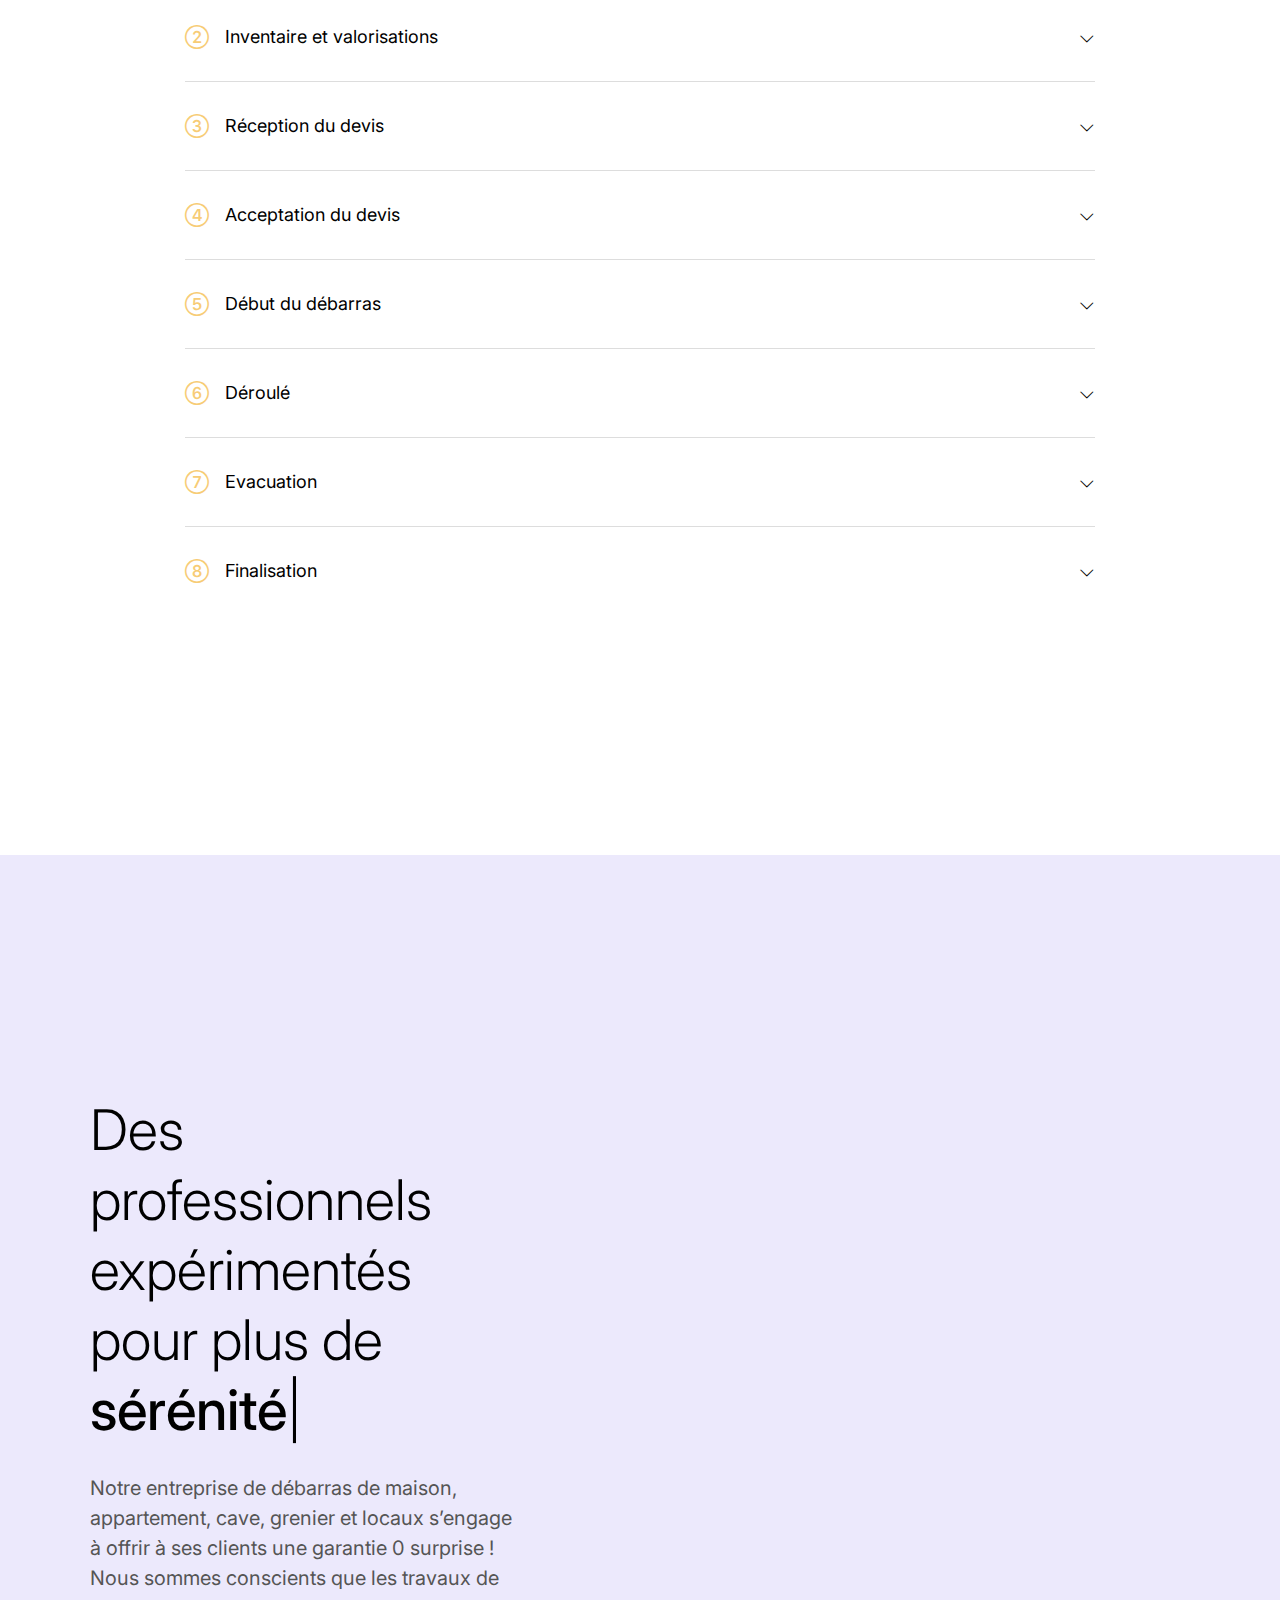
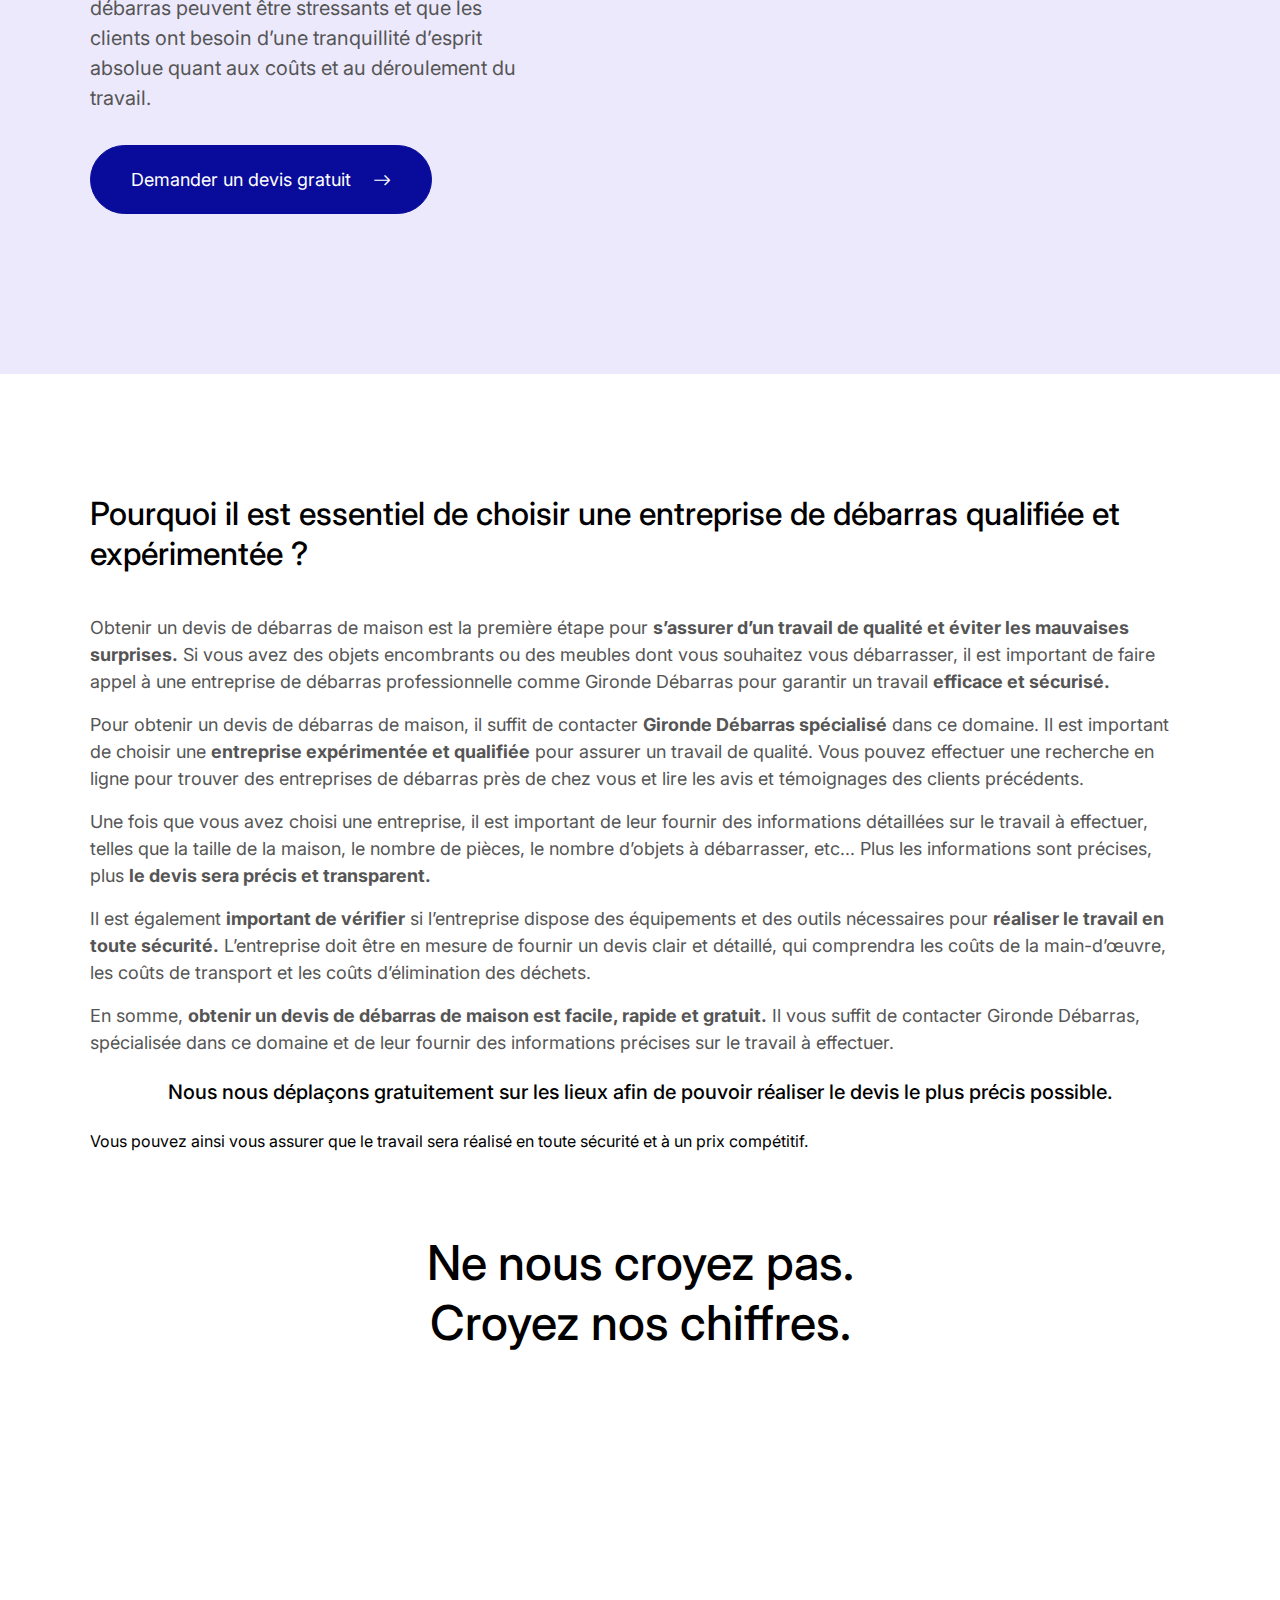
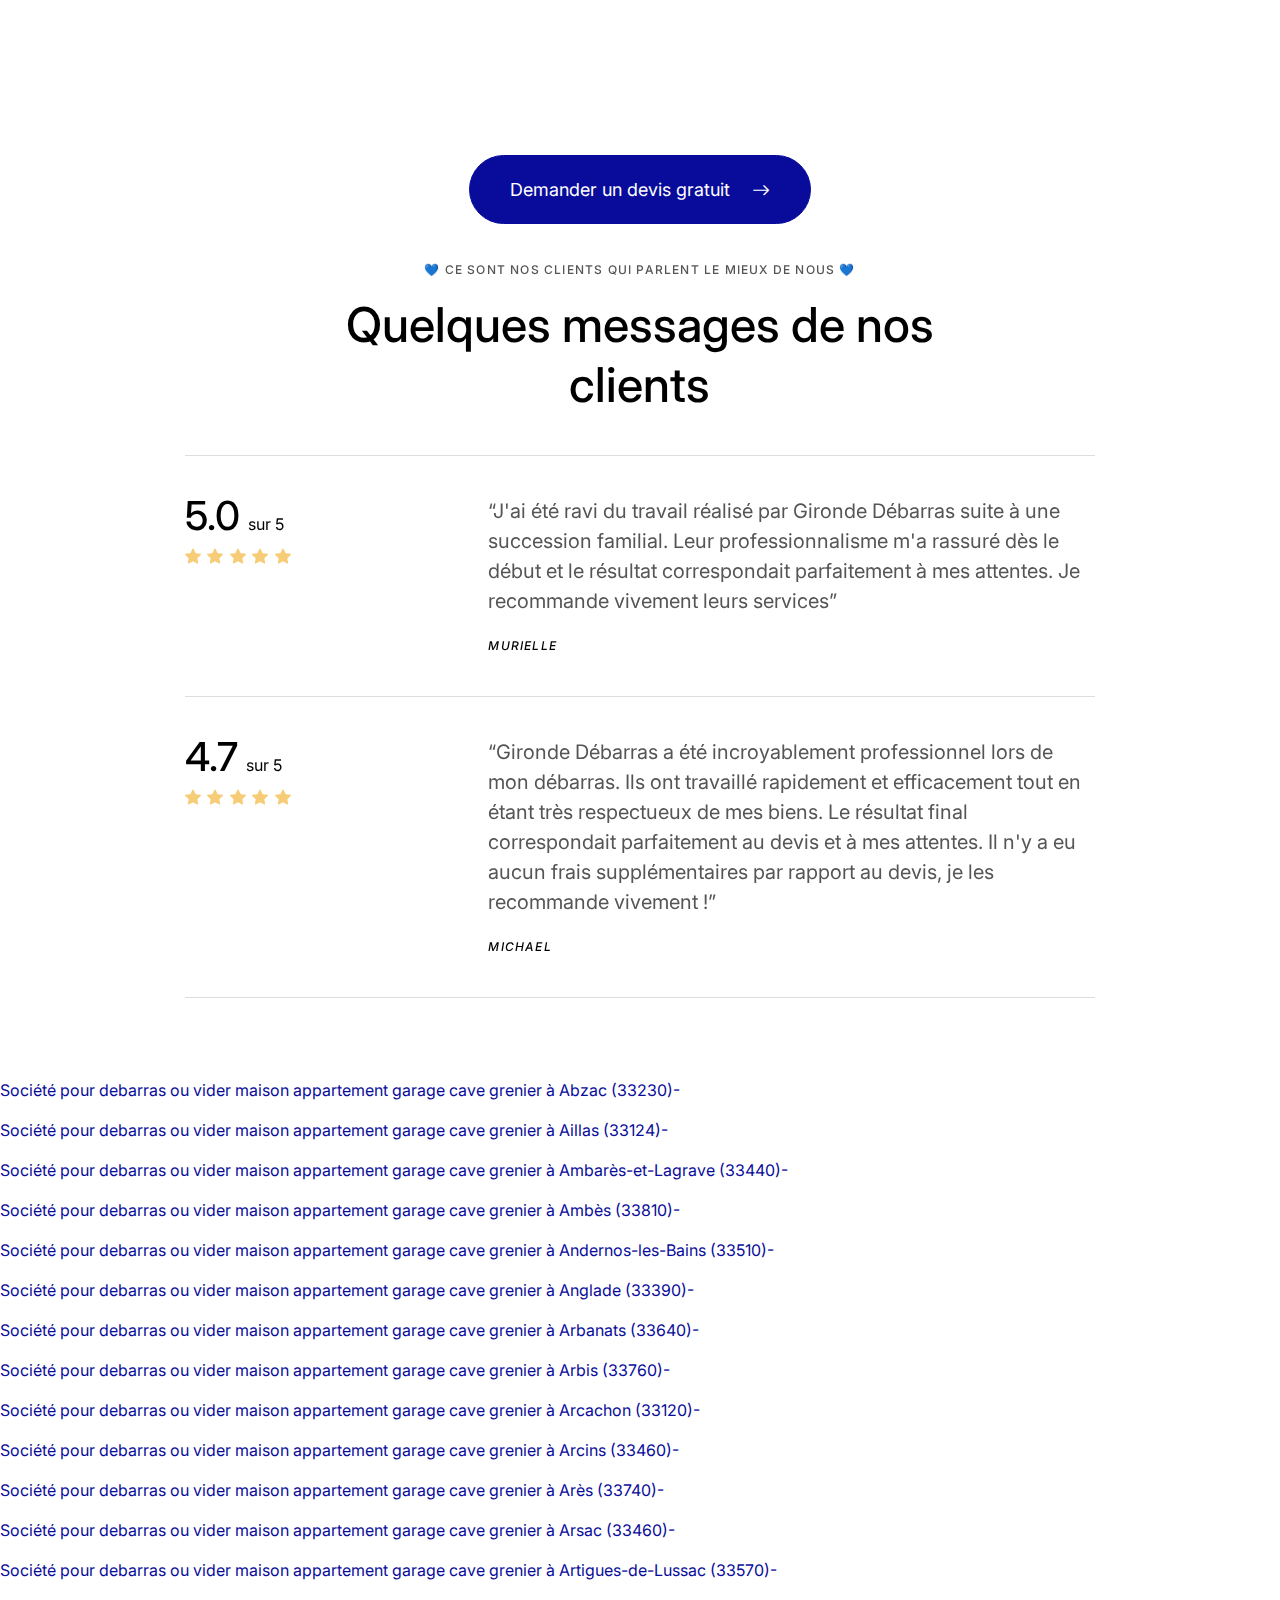
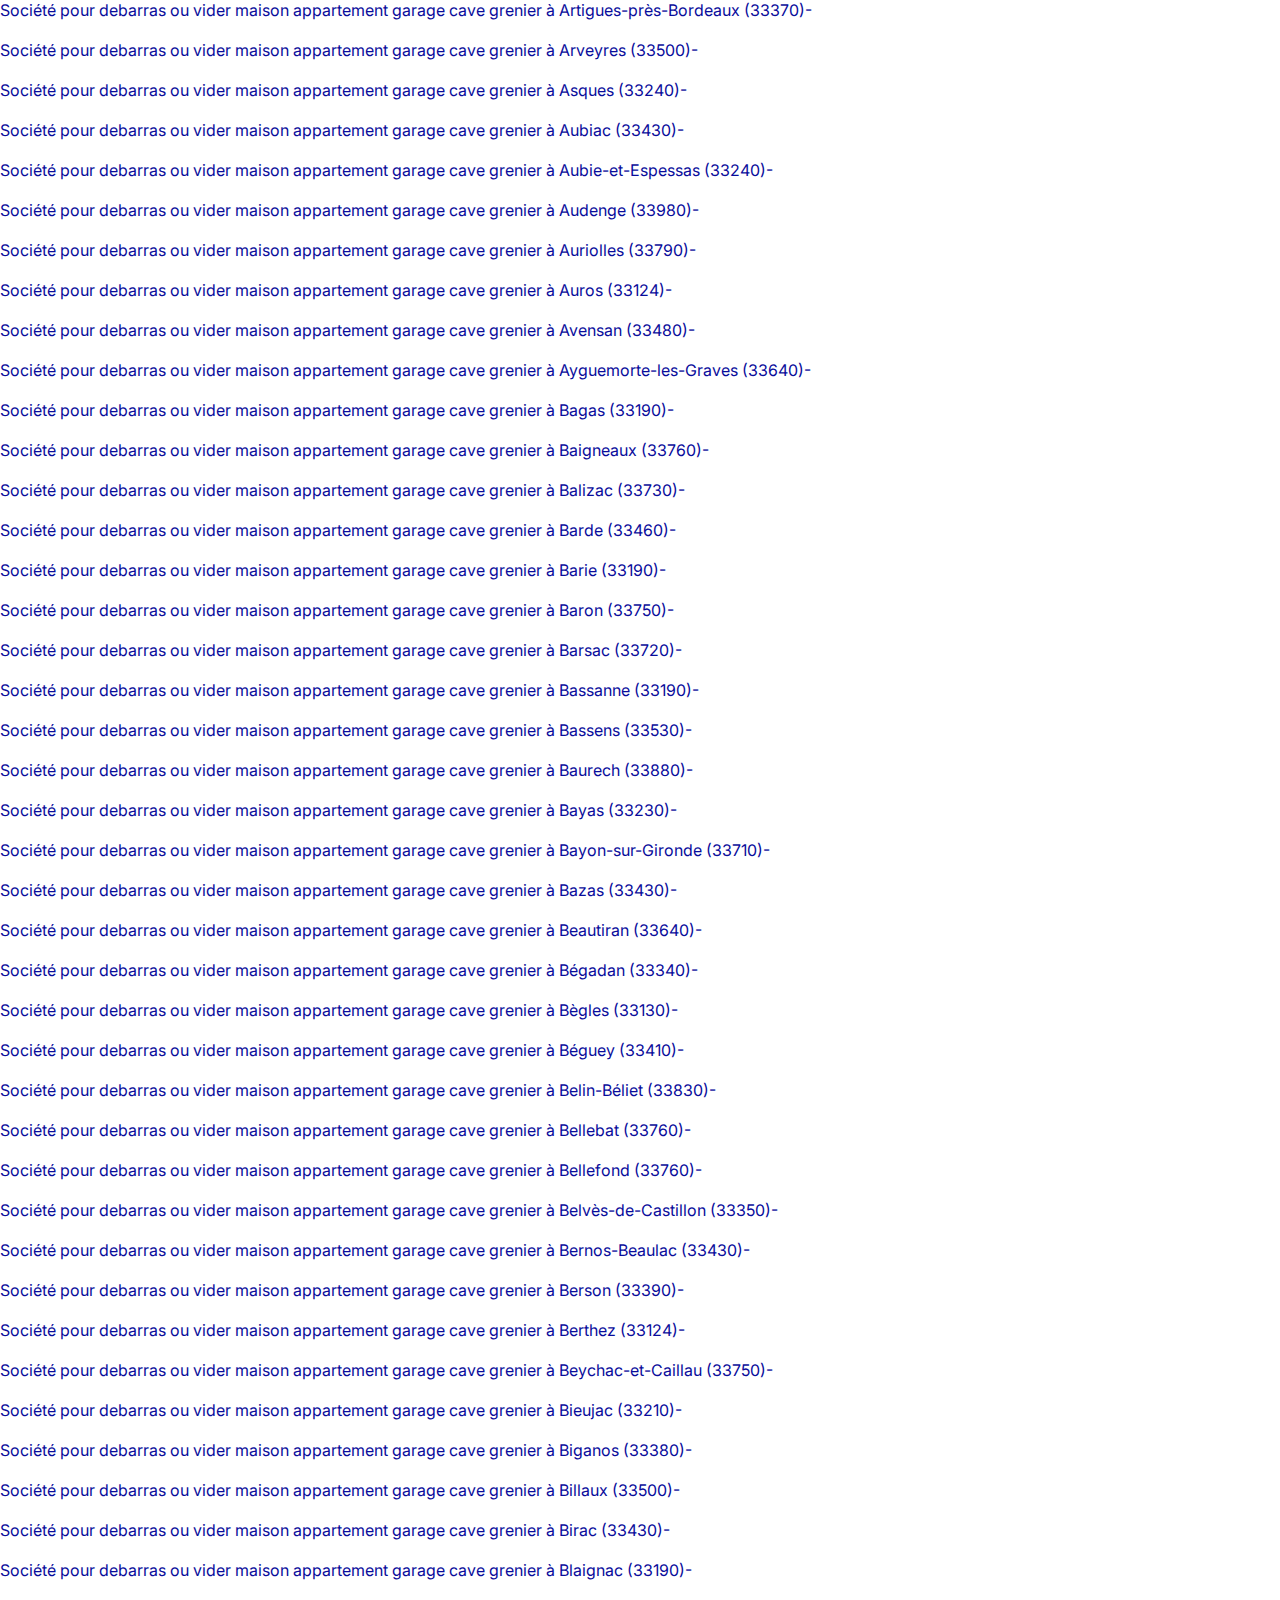
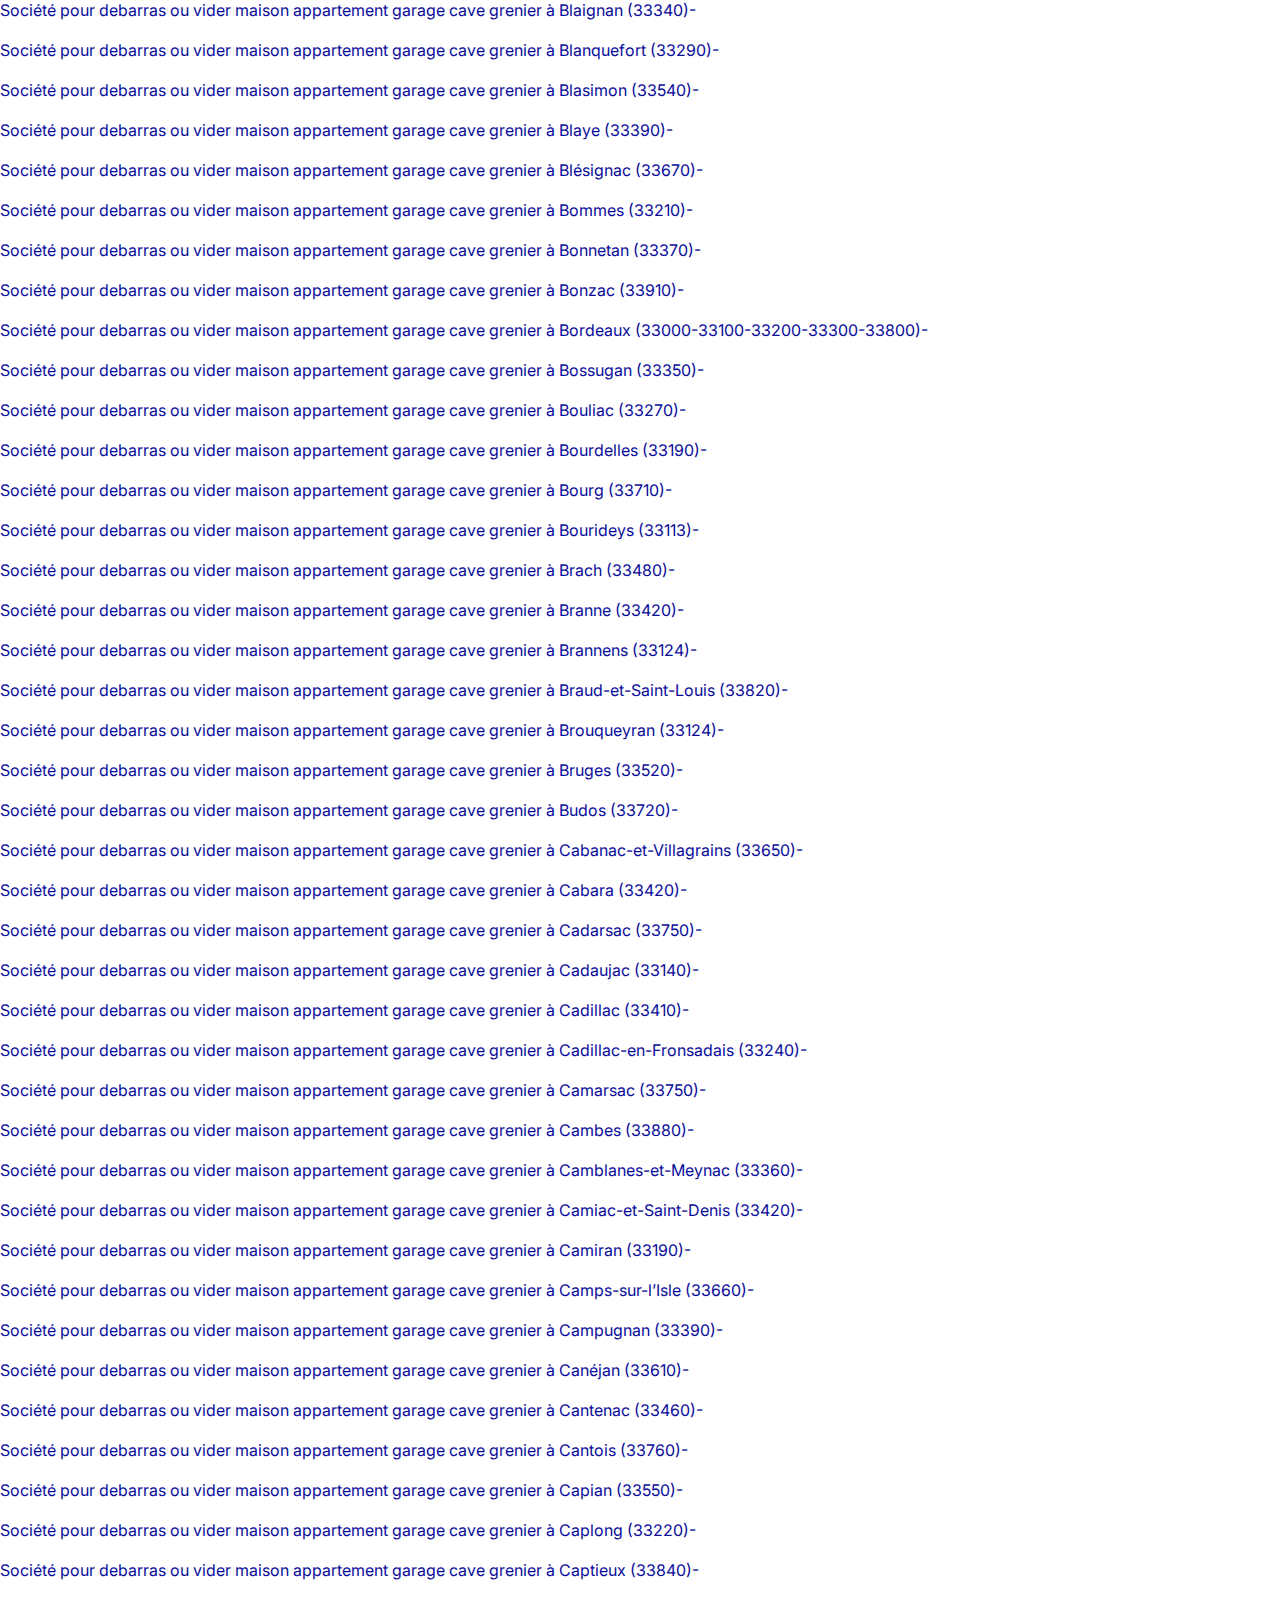
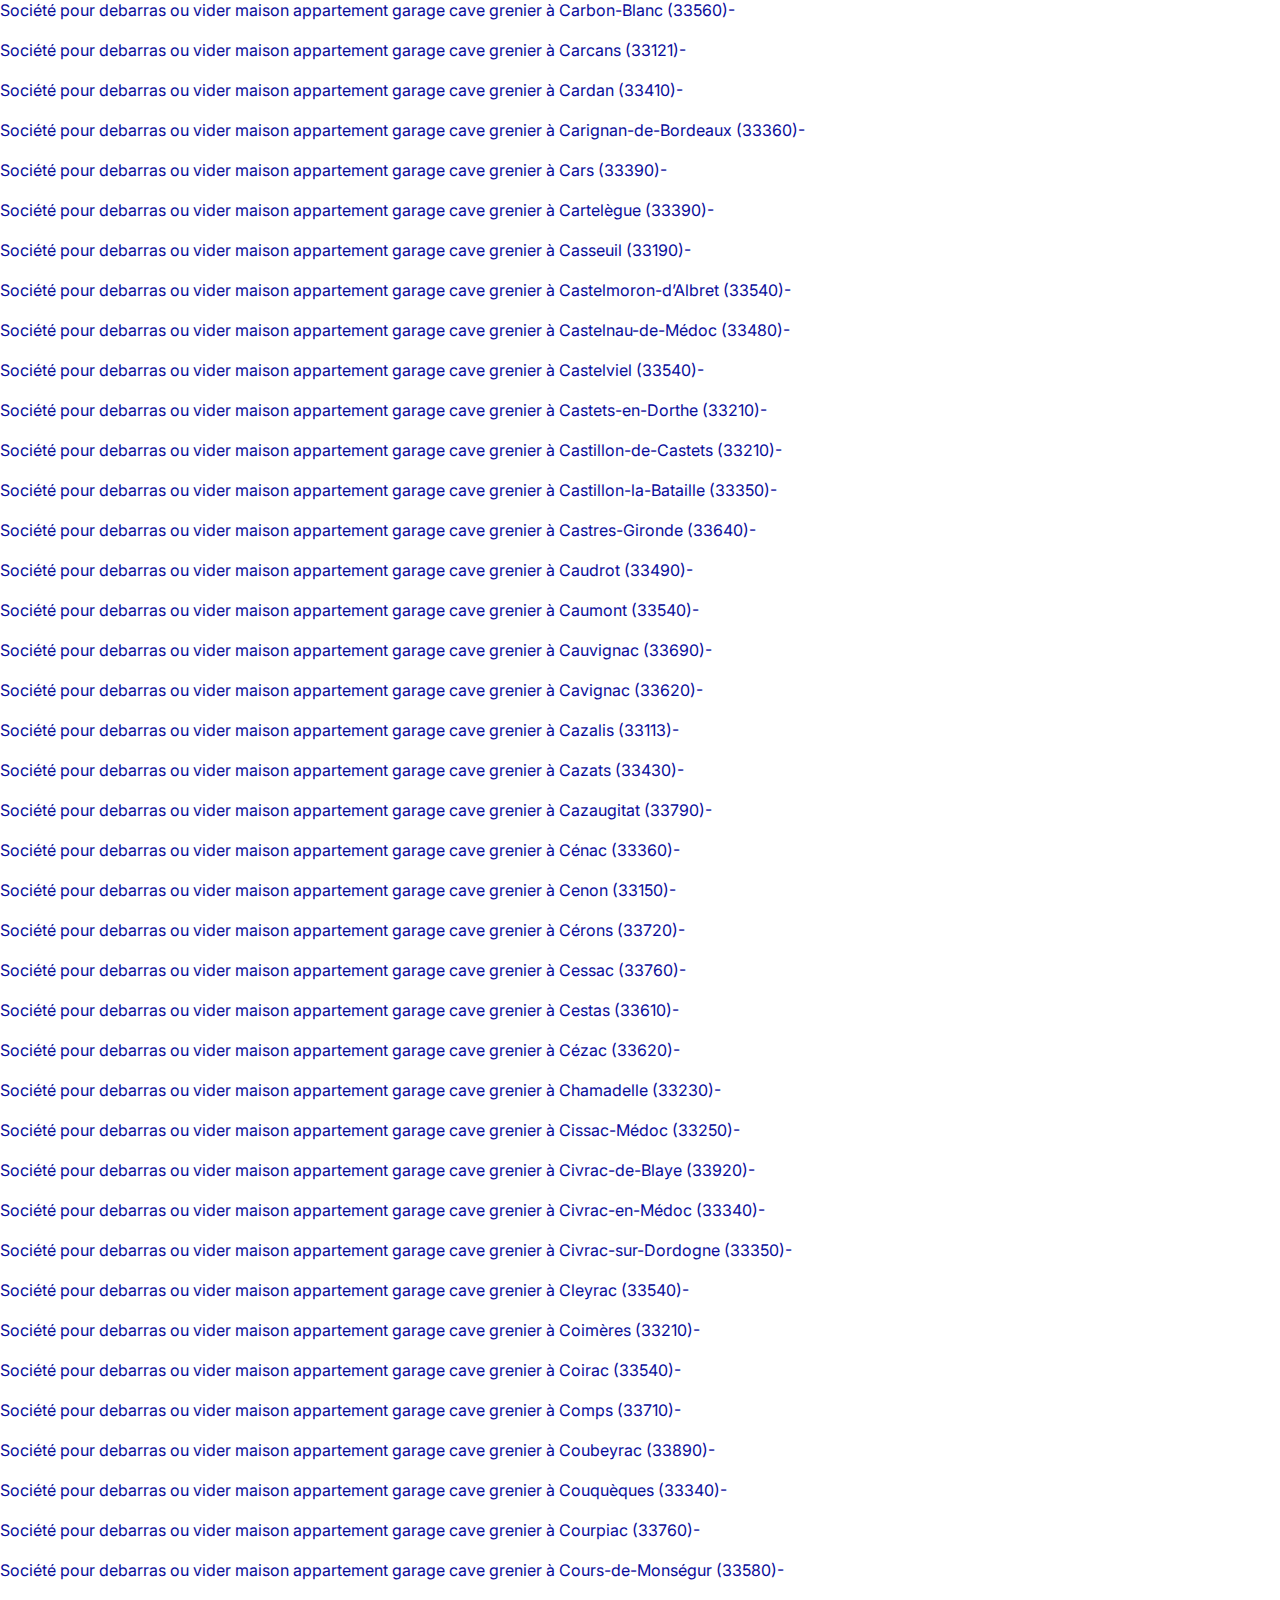
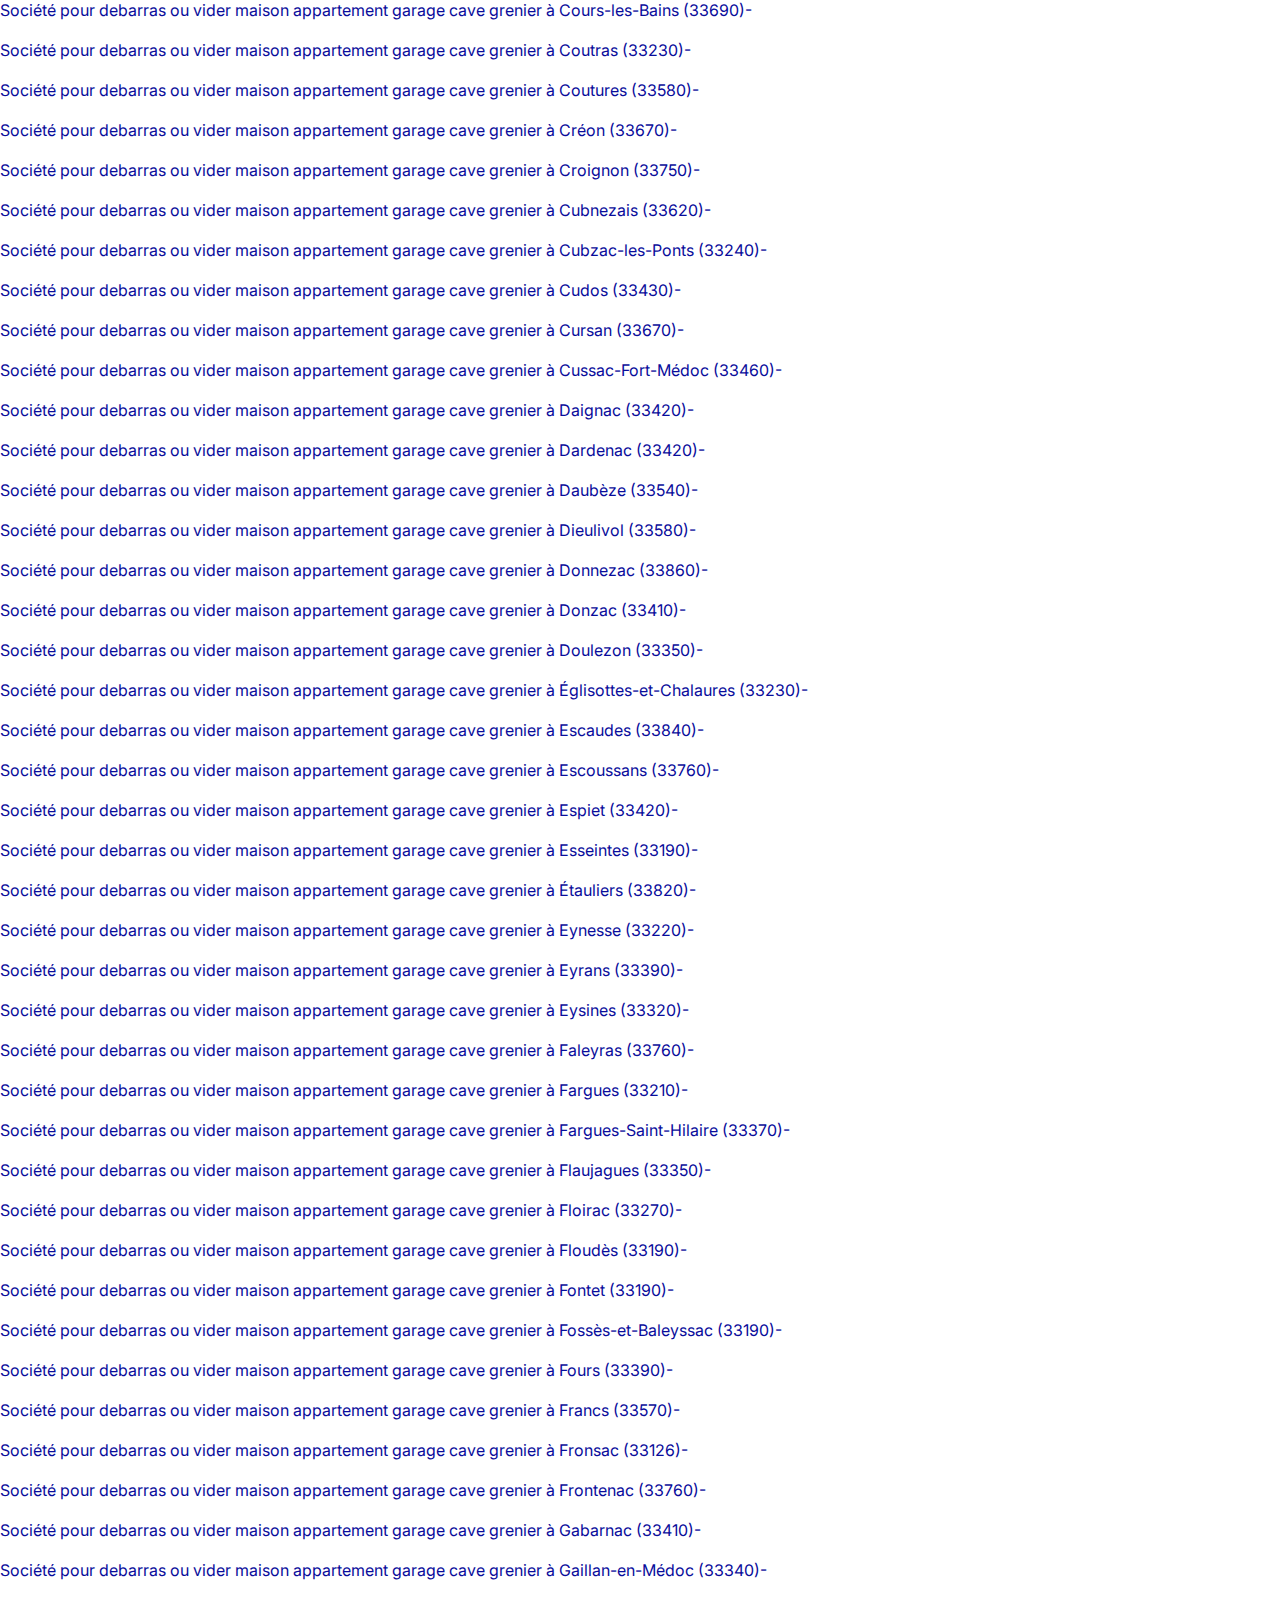
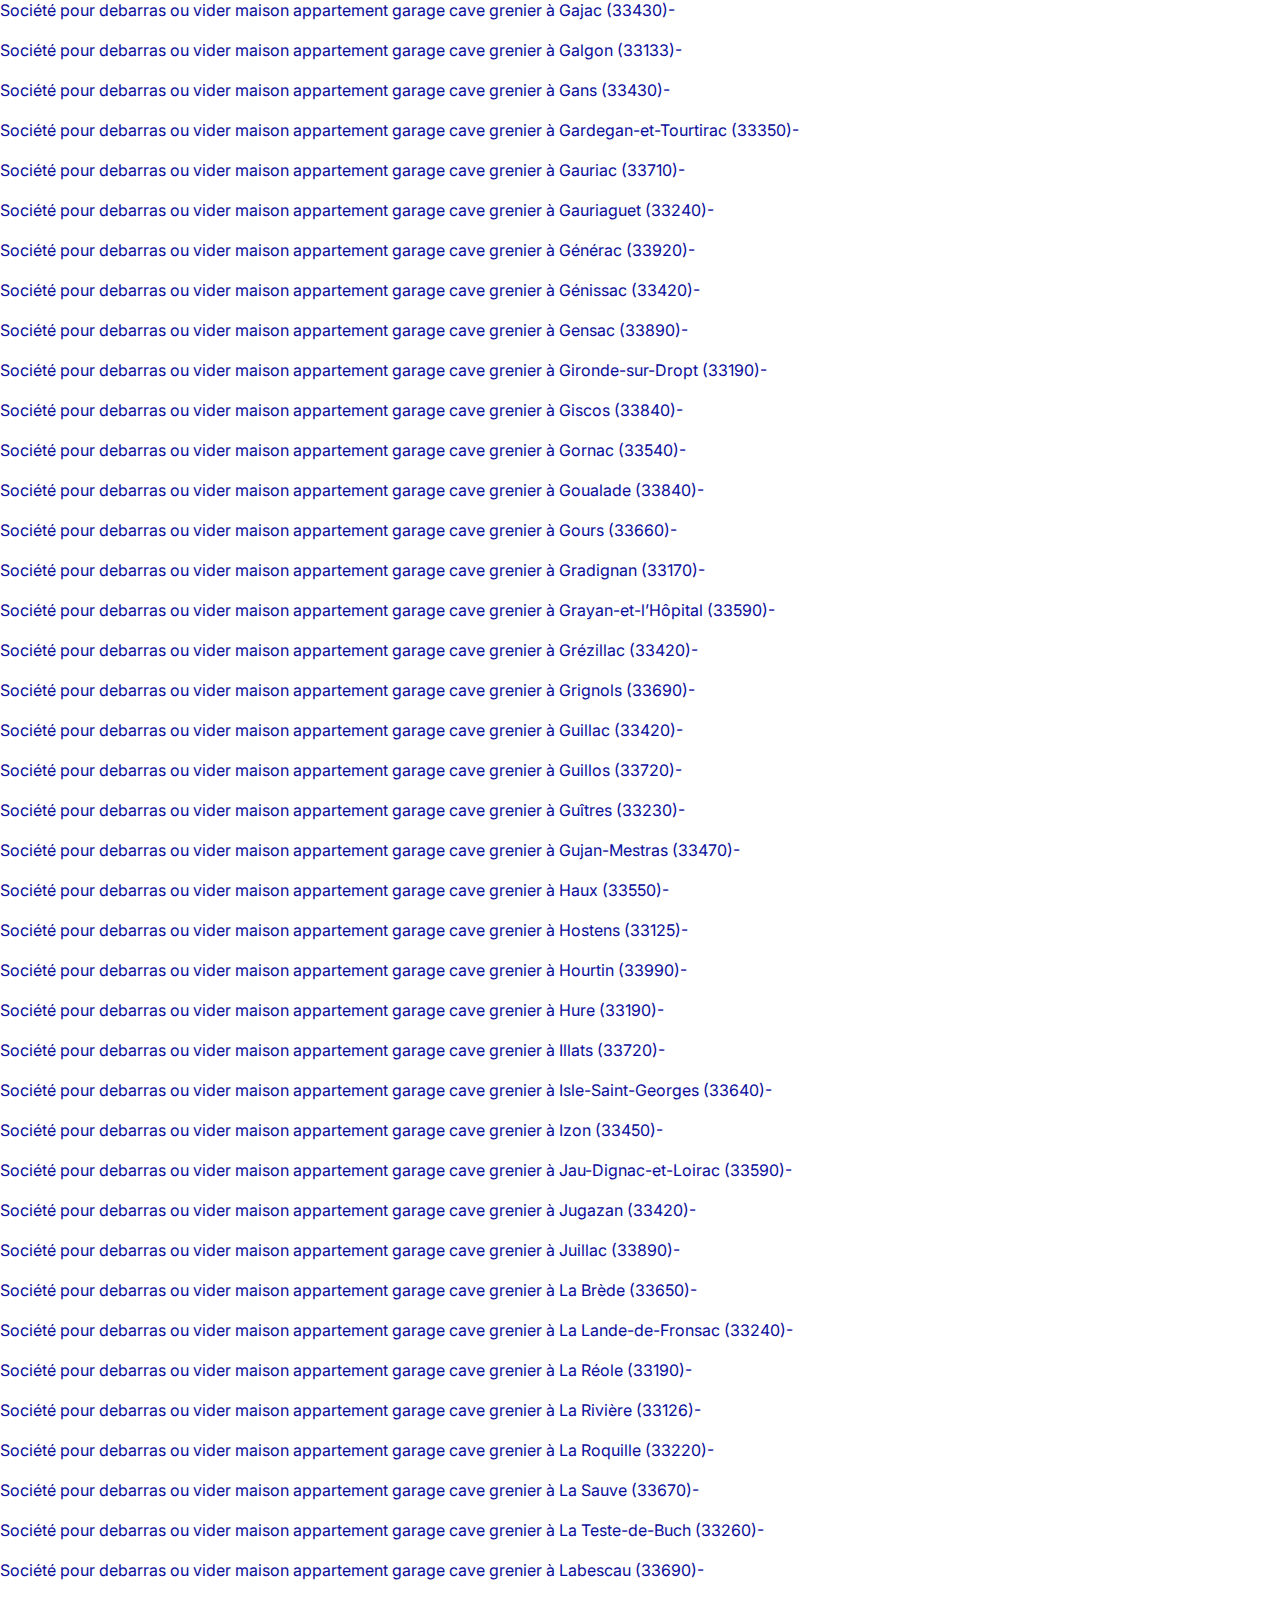
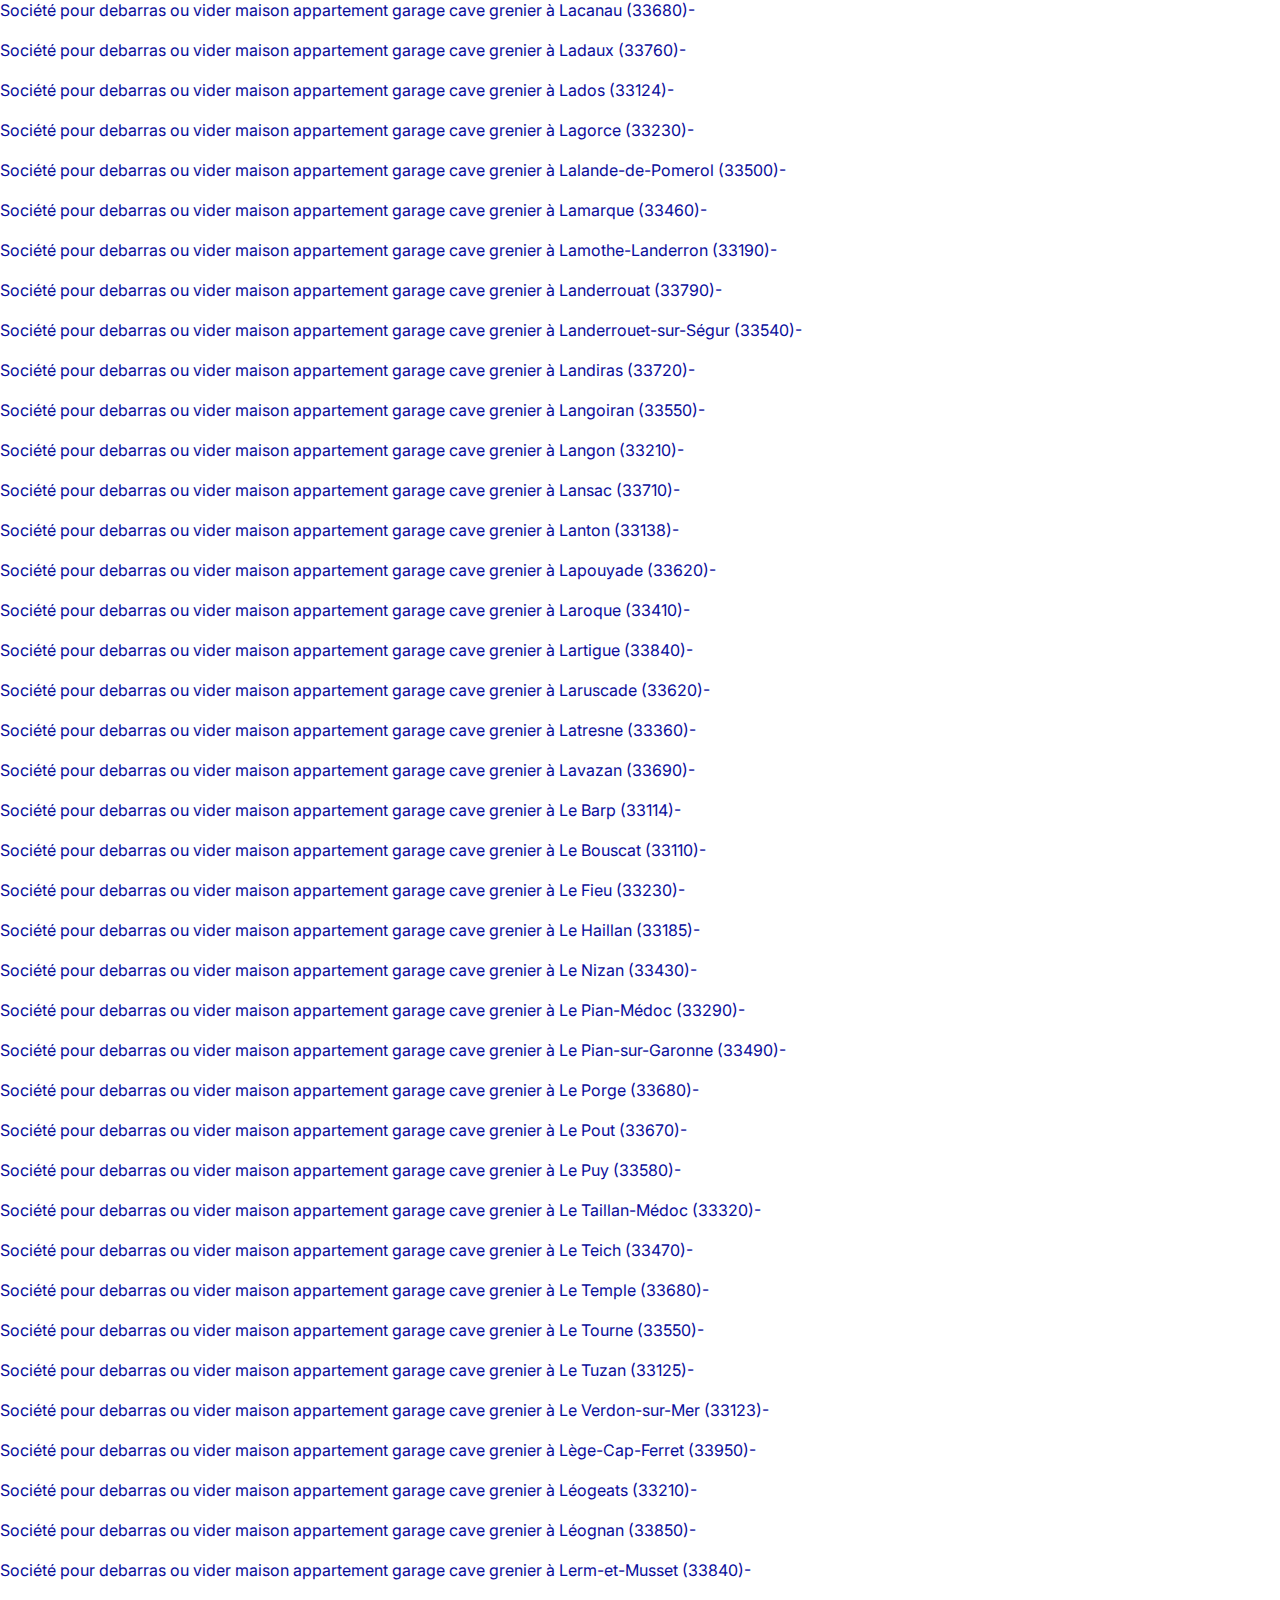
==== commit 2de9a600: "fix: formulaire affichage + feat: ajout de la liste des autres sites" ====
--- a/index.html
+++ b/index.html
@@ -98,7 +98,7 @@
                         <div class="card bg-opaque-black">
                             <div class="card-body bg-white">
                                 <form name="contact" method="POST" data-netlify="true" action="success.html" class="row g-2">
-                                    <fieldset>
+                                    <fieldset class="d-flex flex-column gap-3">
                                         <legend class="visually-hidden">Formulaire de demande de devis</legend>
                                         <div class="col-lg-12">
                                             <div class="form-floating">
@@ -132,7 +132,7 @@
                                         </div>
                                         <div class="d-grid ">
                                         <button type="submit" class="btn btn-primary bg-gradient btn-lg py-1 rounded">
-                                            Recevoir mon devis gratuit <br>💌
+                                            Recevoir mon devis gratuit
                                         </button>
                                     </div>
                                     </fieldset>
@@ -141,7 +141,7 @@
                                       class="btn btn-primary bg-gradient btn-lg my-5 col-12 py-1 rounded"
                                       onclick="showPhoneNumber()"
                                       aria-label="Afficher le numéro de téléphone">
-                                    Afficher le numéro <br> 📞
+                                    Afficher le numéro
                                 </div>
                             </div>
                         </div>
@@ -490,6 +490,8 @@
                 </div>
             </div>
         </section>
+        <!-- test -->
+        <p class="d-flex flex-wrap justify-content-between flex-row gap-2 navbar-nav"><a href="https://girondedebarras.artisansdebarrasseurs.com/abzac">Société pour debarras ou vider maison appartement garage cave grenier à Abzac (33230)- </a><a href="https://girondedebarras.artisansdebarrasseurs.com/aillas">Société pour debarras ou vider maison appartement garage cave grenier à Aillas (33124)- </a><a href="https://girondedebarras.artisansdebarrasseurs.com/ambar%C3%A8s-et-lagrave">Société pour debarras ou vider maison appartement garage cave grenier à Ambarès-et-Lagrave (33440)- </a><a href="https://girondedebarras.artisansdebarrasseurs.com/amb%C3%A8s">Société pour debarras ou vider maison appartement garage cave grenier à Ambès (33810)- </a><a href="https://girondedebarras.artisansdebarrasseurs.com/andernos-les-bains">Société pour debarras ou vider maison appartement garage cave grenier à Andernos-les-Bains (33510)- </a><a href="https://girondedebarras.artisansdebarrasseurs.com/anglade">Société pour debarras ou vider maison appartement garage cave grenier à Anglade (33390)- </a><a href="https://girondedebarras.artisansdebarrasseurs.com/arbanats">Société pour debarras ou vider maison appartement garage cave grenier à Arbanats (33640)- </a><a href="https://girondedebarras.artisansdebarrasseurs.com/arbis">Société pour debarras ou vider maison appartement garage cave grenier à Arbis (33760)- </a><a href="https://girondedebarras.artisansdebarrasseurs.com/arcachon">Société pour debarras ou vider maison appartement garage cave grenier à Arcachon (33120)- </a><a href="https://girondedebarras.artisansdebarrasseurs.com/arcins">Société pour debarras ou vider maison appartement garage cave grenier à Arcins (33460)- </a><a href="https://girondedebarras.artisansdebarrasseurs.com/ar%C3%A8s">Société pour debarras ou vider maison appartement garage cave grenier à Arès (33740)- </a><a href="https://girondedebarras.artisansdebarrasseurs.com/arsac">Société pour debarras ou vider maison appartement garage cave grenier à Arsac (33460)- </a><a href="https://girondedebarras.artisansdebarrasseurs.com/artigues-de-lussac">Société pour debarras ou vider maison appartement garage cave grenier à Artigues-de-Lussac (33570)- </a><a href="https://girondedebarras.artisansdebarrasseurs.com/artigues-pr%C3%A8s-bordeaux">Société pour debarras ou vider maison appartement garage cave grenier à Artigues-près-Bordeaux (33370)- </a><a href="https://girondedebarras.artisansdebarrasseurs.com/arveyres">Société pour debarras ou vider maison appartement garage cave grenier à Arveyres (33500)- </a><a href="https://girondedebarras.artisansdebarrasseurs.com/asques">Société pour debarras ou vider maison appartement garage cave grenier à Asques (33240)- </a><a href="https://girondedebarras.artisansdebarrasseurs.com/aubiac">Société pour debarras ou vider maison appartement garage cave grenier à Aubiac (33430)- </a><a href="https://girondedebarras.artisansdebarrasseurs.com/aubie-et-espessas">Société pour debarras ou vider maison appartement garage cave grenier à Aubie-et-Espessas (33240)- </a><a href="https://girondedebarras.artisansdebarrasseurs.com/audenge">Société pour debarras ou vider maison appartement garage cave grenier à Audenge (33980)- </a><a href="https://girondedebarras.artisansdebarrasseurs.com/auriolles">Société pour debarras ou vider maison appartement garage cave grenier à Auriolles (33790)- </a><a href="https://girondedebarras.artisansdebarrasseurs.com/auros">Société pour debarras ou vider maison appartement garage cave grenier à Auros (33124)- </a><a href="https://girondedebarras.artisansdebarrasseurs.com/avensan">Société pour debarras ou vider maison appartement garage cave grenier à Avensan (33480)- </a><a href="https://girondedebarras.artisansdebarrasseurs.com/ayguemorte-les-graves">Société pour debarras ou vider maison appartement garage cave grenier à Ayguemorte-les-Graves (33640)- </a><a href="https://girondedebarras.artisansdebarrasseurs.com/bagas">Société pour debarras ou vider maison appartement garage cave grenier à Bagas (33190)- </a><a href="https://girondedebarras.artisansdebarrasseurs.com/baigneaux">Société pour debarras ou vider maison appartement garage cave grenier à Baigneaux (33760)- </a><a href="https://girondedebarras.artisansdebarrasseurs.com/balizac">Société pour debarras ou vider maison appartement garage cave grenier à Balizac (33730)- </a><a href="https://girondedebarras.artisansdebarrasseurs.com/barde">Société pour debarras ou vider maison appartement garage cave grenier à Barde (33460)- </a><a href="https://girondedebarras.artisansdebarrasseurs.com/barie">Société pour debarras ou vider maison appartement garage cave grenier à Barie (33190)- </a><a href="https://girondedebarras.artisansdebarrasseurs.com/baron">Société pour debarras ou vider maison appartement garage cave grenier à Baron (33750)- </a><a href="https://girondedebarras.artisansdebarrasseurs.com/barsac">Société pour debarras ou vider maison appartement garage cave grenier à Barsac (33720)- </a><a href="https://girondedebarras.artisansdebarrasseurs.com/bassanne">Société pour debarras ou vider maison appartement garage cave grenier à Bassanne (33190)- </a><a href="https://girondedebarras.artisansdebarrasseurs.com/bassens">Société pour debarras ou vider maison appartement garage cave grenier à Bassens (33530)- </a><a href="https://girondedebarras.artisansdebarrasseurs.com/baurech">Société pour debarras ou vider maison appartement garage cave grenier à Baurech (33880)- </a><a href="https://girondedebarras.artisansdebarrasseurs.com/bayas">Société pour debarras ou vider maison appartement garage cave grenier à Bayas (33230)- </a><a href="https://girondedebarras.artisansdebarrasseurs.com/bayon-sur-gironde">Société pour debarras ou vider maison appartement garage cave grenier à Bayon-sur-Gironde (33710)- </a><a href="https://girondedebarras.artisansdebarrasseurs.com/bazas">Société pour debarras ou vider maison appartement garage cave grenier à Bazas (33430)- </a><a href="https://girondedebarras.artisansdebarrasseurs.com/beautiran">Société pour debarras ou vider maison appartement garage cave grenier à Beautiran (33640)- </a><a href="https://girondedebarras.artisansdebarrasseurs.com/b%C3%A9gadan">Société pour debarras ou vider maison appartement garage cave grenier à Bégadan (33340)- </a><a href="https://girondedebarras.artisansdebarrasseurs.com/b%C3%A8gles">Société pour debarras ou vider maison appartement garage cave grenier à Bègles (33130)- </a><a href="https://girondedebarras.artisansdebarrasseurs.com/b%C3%A9guey">Société pour debarras ou vider maison appartement garage cave grenier à Béguey (33410)- </a><a href="https://girondedebarras.artisansdebarrasseurs.com/belin-b%C3%A9liet">Société pour debarras ou vider maison appartement garage cave grenier à Belin-Béliet (33830)- </a><a href="https://girondedebarras.artisansdebarrasseurs.com/bellebat">Société pour debarras ou vider maison appartement garage cave grenier à Bellebat (33760)- </a><a href="https://girondedebarras.artisansdebarrasseurs.com/bellefond">Société pour debarras ou vider maison appartement garage cave grenier à Bellefond (33760)- </a><a href="https://girondedebarras.artisansdebarrasseurs.com/belv%C3%A8s-de-castillon">Société pour debarras ou vider maison appartement garage cave grenier à Belvès-de-Castillon (33350)- </a><a href="https://girondedebarras.artisansdebarrasseurs.com/bernos-beaulac">Société pour debarras ou vider maison appartement garage cave grenier à Bernos-Beaulac (33430)- </a><a href="https://girondedebarras.artisansdebarrasseurs.com/berson">Société pour debarras ou vider maison appartement garage cave grenier à Berson (33390)- </a><a href="https://girondedebarras.artisansdebarrasseurs.com/berthez">Société pour debarras ou vider maison appartement garage cave grenier à Berthez (33124)- </a><a href="https://girondedebarras.artisansdebarrasseurs.com/beychac-et-caillau">Société pour debarras ou vider maison appartement garage cave grenier à Beychac-et-Caillau (33750)- </a><a href="https://girondedebarras.artisansdebarrasseurs.com/bieujac">Société pour debarras ou vider maison appartement garage cave grenier à Bieujac (33210)- </a><a href="https://girondedebarras.artisansdebarrasseurs.com/biganos">Société pour debarras ou vider maison appartement garage cave grenier à Biganos (33380)- </a><a href="https://girondedebarras.artisansdebarrasseurs.com/billaux">Société pour debarras ou vider maison appartement garage cave grenier à Billaux (33500)- </a><a href="https://girondedebarras.artisansdebarrasseurs.com/birac">Société pour debarras ou vider maison appartement garage cave grenier à Birac (33430)- </a><a href="https://girondedebarras.artisansdebarrasseurs.com/blaignac">Société pour debarras ou vider maison appartement garage cave grenier à Blaignac (33190)- </a><a href="https://girondedebarras.artisansdebarrasseurs.com/blaignan">Société pour debarras ou vider maison appartement garage cave grenier à Blaignan (33340)- </a><a href="https://girondedebarras.artisansdebarrasseurs.com/blanquefort">Société pour debarras ou vider maison appartement garage cave grenier à Blanquefort (33290)- </a><a href="https://girondedebarras.artisansdebarrasseurs.com/blasimon">Société pour debarras ou vider maison appartement garage cave grenier à Blasimon (33540)- </a><a href="https://girondedebarras.artisansdebarrasseurs.com/blaye">Société pour debarras ou vider maison appartement garage cave grenier à Blaye (33390)- </a><a href="https://girondedebarras.artisansdebarrasseurs.com/bl%C3%A9signac">Société pour debarras ou vider maison appartement garage cave grenier à Blésignac (33670)- </a><a href="https://girondedebarras.artisansdebarrasseurs.com/bommes">Société pour debarras ou vider maison appartement garage cave grenier à Bommes (33210)- </a><a href="https://girondedebarras.artisansdebarrasseurs.com/bonnetan">Société pour debarras ou vider maison appartement garage cave grenier à Bonnetan (33370)- </a><a href="https://girondedebarras.artisansdebarrasseurs.com/bonzac">Société pour debarras ou vider maison appartement garage cave grenier à Bonzac (33910)- </a><a href="https://girondedebarras.artisansdebarrasseurs.com/bordeaux">Société pour debarras ou vider maison appartement garage cave grenier à Bordeaux (33000-33100-33200-33300-33800)- </a><a href="https://girondedebarras.artisansdebarrasseurs.com/bossugan">Société pour debarras ou vider maison appartement garage cave grenier à Bossugan (33350)- </a><a href="https://girondedebarras.artisansdebarrasseurs.com/bouliac">Société pour debarras ou vider maison appartement garage cave grenier à Bouliac (33270)- </a><a href="https://girondedebarras.artisansdebarrasseurs.com/bourdelles">Société pour debarras ou vider maison appartement garage cave grenier à Bourdelles (33190)- </a><a href="https://girondedebarras.artisansdebarrasseurs.com/bourg">Société pour debarras ou vider maison appartement garage cave grenier à Bourg (33710)- </a><a href="https://girondedebarras.artisansdebarrasseurs.com/bourideys">Société pour debarras ou vider maison appartement garage cave grenier à Bourideys (33113)- </a><a href="https://girondedebarras.artisansdebarrasseurs.com/brach">Société pour debarras ou vider maison appartement garage cave grenier à Brach (33480)- </a><a href="https://girondedebarras.artisansdebarrasseurs.com/branne">Société pour debarras ou vider maison appartement garage cave grenier à Branne (33420)- </a><a href="https://girondedebarras.artisansdebarrasseurs.com/brannens">Société pour debarras ou vider maison appartement garage cave grenier à Brannens (33124)- </a><a href="https://girondedebarras.artisansdebarrasseurs.com/braud-et-saint-louis">Société pour debarras ou vider maison appartement garage cave grenier à Braud-et-Saint-Louis (33820)- </a><a href="https://girondedebarras.artisansdebarrasseurs.com/brouqueyran">Société pour debarras ou vider maison appartement garage cave grenier à Brouqueyran (33124)- </a><a href="https://girondedebarras.artisansdebarrasseurs.com/bruges">Société pour debarras ou vider maison appartement garage cave grenier à Bruges (33520)- </a><a href="https://girondedebarras.artisansdebarrasseurs.com/budos">Société pour debarras ou vider maison appartement garage cave grenier à Budos (33720)- </a><a href="https://girondedebarras.artisansdebarrasseurs.com/cabanac-et-villagrains">Société pour debarras ou vider maison appartement garage cave grenier à Cabanac-et-Villagrains (33650)- </a><a href="https://girondedebarras.artisansdebarrasseurs.com/cabara">Société pour debarras ou vider maison appartement garage cave grenier à Cabara (33420)- </a><a href="https://girondedebarras.artisansdebarrasseurs.com/cadarsac">Société pour debarras ou vider maison appartement garage cave grenier à Cadarsac (33750)- </a><a href="https://girondedebarras.artisansdebarrasseurs.com/cadaujac">Société pour debarras ou vider maison appartement garage cave grenier à Cadaujac (33140)- </a><a href="https://girondedebarras.artisansdebarrasseurs.com/cadillac">Société pour debarras ou vider maison appartement garage cave grenier à Cadillac (33410)- </a><a href="https://girondedebarras.artisansdebarrasseurs.com/cadillac-en-fronsadais">Société pour debarras ou vider maison appartement garage cave grenier à Cadillac-en-Fronsadais (33240)- </a><a href="https://girondedebarras.artisansdebarrasseurs.com/camarsac">Société pour debarras ou vider maison appartement garage cave grenier à Camarsac (33750)- </a><a href="https://girondedebarras.artisansdebarrasseurs.com/cambes">Société pour debarras ou vider maison appartement garage cave grenier à Cambes (33880)- </a><a href="https://girondedebarras.artisansdebarrasseurs.com/camblanes-et-meynac">Société pour debarras ou vider maison appartement garage cave grenier à Camblanes-et-Meynac (33360)- </a><a href="https://girondedebarras.artisansdebarrasseurs.com/camiac-et-saint-denis">Société pour debarras ou vider maison appartement garage cave grenier à Camiac-et-Saint-Denis (33420)- </a><a href="https://girondedebarras.artisansdebarrasseurs.com/camiran">Société pour debarras ou vider maison appartement garage cave grenier à Camiran (33190)- </a><a href="https://girondedebarras.artisansdebarrasseurs.com/camps-sur-lisle">Société pour debarras ou vider maison appartement garage cave grenier à Camps-sur-l’Isle (33660)- </a><a href="https://girondedebarras.artisansdebarrasseurs.com/campugnan">Société pour debarras ou vider maison appartement garage cave grenier à Campugnan (33390)- </a><a href="https://girondedebarras.artisansdebarrasseurs.com/can%C3%A9jan">Société pour debarras ou vider maison appartement garage cave grenier à Canéjan (33610)- </a><a href="https://girondedebarras.artisansdebarrasseurs.com/cantenac">Société pour debarras ou vider maison appartement garage cave grenier à Cantenac (33460)- </a><a href="https://girondedebarras.artisansdebarrasseurs.com/cantois">Société pour debarras ou vider maison appartement garage cave grenier à Cantois (33760)- </a><a href="https://girondedebarras.artisansdebarrasseurs.com/capian">Société pour debarras ou vider maison appartement garage cave grenier à Capian (33550)- </a><a href="https://girondedebarras.artisansdebarrasseurs.com/caplong">Société pour debarras ou vider maison appartement garage cave grenier à Caplong (33220)- </a><a href="https://girondedebarras.artisansdebarrasseurs.com/captieux">Société pour debarras ou vider maison appartement garage cave grenier à Captieux (33840)- </a><a href="https://girondedebarras.artisansdebarrasseurs.com/carbon-blanc">Société pour debarras ou vider maison appartement garage cave grenier à Carbon-Blanc (33560)- </a><a href="https://girondedebarras.artisansdebarrasseurs.com/carcans">Société pour debarras ou vider maison appartement garage cave grenier à Carcans (33121)- </a><a href="https://girondedebarras.artisansdebarrasseurs.com/cardan">Société pour debarras ou vider maison appartement garage cave grenier à Cardan (33410)- </a><a href="https://girondedebarras.artisansdebarrasseurs.com/carignan-de-bordeaux">Société pour debarras ou vider maison appartement garage cave grenier à Carignan-de-Bordeaux (33360)- </a><a href="https://girondedebarras.artisansdebarrasseurs.com/cars">Société pour debarras ou vider maison appartement garage cave grenier à Cars (33390)- </a><a href="https://girondedebarras.artisansdebarrasseurs.com/cartel%C3%A8gue">Société pour debarras ou vider maison appartement garage cave grenier à Cartelègue (33390)- </a><a href="https://girondedebarras.artisansdebarrasseurs.com/casseuil">Société pour debarras ou vider maison appartement garage cave grenier à Casseuil (33190)- </a><a href="https://girondedebarras.artisansdebarrasseurs.com/castelmoron-dalbret">Société pour debarras ou vider maison appartement garage cave grenier à Castelmoron-d’Albret (33540)- </a><a href="https://girondedebarras.artisansdebarrasseurs.com/castelnau-de-m%C3%A9doc">Société pour debarras ou vider maison appartement garage cave grenier à Castelnau-de-Médoc (33480)- </a><a href="https://girondedebarras.artisansdebarrasseurs.com/castelviel">Société pour debarras ou vider maison appartement garage cave grenier à Castelviel (33540)- </a><a href="https://girondedebarras.artisansdebarrasseurs.com/castets-en-dorthe">Société pour debarras ou vider maison appartement garage cave grenier à Castets-en-Dorthe (33210)- </a><a href="https://girondedebarras.artisansdebarrasseurs.com/castillon-de-castets">Société pour debarras ou vider maison appartement garage cave grenier à Castillon-de-Castets (33210)- </a><a href="https://girondedebarras.artisansdebarrasseurs.com/castillon-la-bataille">Société pour debarras ou vider maison appartement garage cave grenier à Castillon-la-Bataille (33350)- </a><a href="https://girondedebarras.artisansdebarrasseurs.com/castres-gironde">Société pour debarras ou vider maison appartement garage cave grenier à Castres-Gironde (33640)- </a><a href="https://girondedebarras.artisansdebarrasseurs.com/caudrot">Société pour debarras ou vider maison appartement garage cave grenier à Caudrot (33490)- </a><a href="https://girondedebarras.artisansdebarrasseurs.com/caumont">Société pour debarras ou vider maison appartement garage cave grenier à Caumont (33540)- </a><a href="https://girondedebarras.artisansdebarrasseurs.com/cauvignac">Société pour debarras ou vider maison appartement garage cave grenier à Cauvignac (33690)- </a><a href="https://girondedebarras.artisansdebarrasseurs.com/cavignac">Société pour debarras ou vider maison appartement garage cave grenier à Cavignac (33620)- </a><a href="https://girondedebarras.artisansdebarrasseurs.com/cazalis">Société pour debarras ou vider maison appartement garage cave grenier à Cazalis (33113)- </a><a href="https://girondedebarras.artisansdebarrasseurs.com/cazats">Société pour debarras ou vider maison appartement garage cave grenier à Cazats (33430)- </a><a href="https://girondedebarras.artisansdebarrasseurs.com/cazaugitat">Société pour debarras ou vider maison appartement garage cave grenier à Cazaugitat (33790)- </a><a href="https://girondedebarras.artisansdebarrasseurs.com/c%C3%A9nac">Société pour debarras ou vider maison appartement garage cave grenier à Cénac (33360)- </a><a href="https://girondedebarras.artisansdebarrasseurs.com/cenon">Société pour debarras ou vider maison appartement garage cave grenier à Cenon (33150)- </a><a href="https://girondedebarras.artisansdebarrasseurs.com/c%C3%A9rons">Société pour debarras ou vider maison appartement garage cave grenier à Cérons (33720)- </a><a href="https://girondedebarras.artisansdebarrasseurs.com/cessac">Société pour debarras ou vider maison appartement garage cave grenier à Cessac (33760)- </a><a href="https://girondedebarras.artisansdebarrasseurs.com/cestas">Société pour debarras ou vider maison appartement garage cave grenier à Cestas (33610)- </a><a href="https://girondedebarras.artisansdebarrasseurs.com/c%C3%A9zac">Société pour debarras ou vider maison appartement garage cave grenier à Cézac (33620)- </a><a href="https://girondedebarras.artisansdebarrasseurs.com/chamadelle">Société pour debarras ou vider maison appartement garage cave grenier à Chamadelle (33230)- </a><a href="https://girondedebarras.artisansdebarrasseurs.com/cissac-m%C3%A9doc">Société pour debarras ou vider maison appartement garage cave grenier à Cissac-Médoc (33250)- </a><a href="https://girondedebarras.artisansdebarrasseurs.com/civrac-de-blaye">Société pour debarras ou vider maison appartement garage cave grenier à Civrac-de-Blaye (33920)- </a><a href="https://girondedebarras.artisansdebarrasseurs.com/civrac-en-m%C3%A9doc">Société pour debarras ou vider maison appartement garage cave grenier à Civrac-en-Médoc (33340)- </a><a href="https://girondedebarras.artisansdebarrasseurs.com/civrac-sur-dordogne">Société pour debarras ou vider maison appartement garage cave grenier à Civrac-sur-Dordogne (33350)- </a><a href="https://girondedebarras.artisansdebarrasseurs.com/cleyrac">Société pour debarras ou vider maison appartement garage cave grenier à Cleyrac (33540)- </a><a href="https://girondedebarras.artisansdebarrasseurs.com/coim%C3%A8res">Société pour debarras ou vider maison appartement garage cave grenier à Coimères (33210)- </a><a href="https://girondedebarras.artisansdebarrasseurs.com/coirac">Société pour debarras ou vider maison appartement garage cave grenier à Coirac (33540)- </a><a href="https://girondedebarras.artisansdebarrasseurs.com/comps">Société pour debarras ou vider maison appartement garage cave grenier à Comps (33710)- </a><a href="https://girondedebarras.artisansdebarrasseurs.com/coubeyrac">Société pour debarras ou vider maison appartement garage cave grenier à Coubeyrac (33890)- </a><a href="https://girondedebarras.artisansdebarrasseurs.com/couqu%C3%A8ques">Société pour debarras ou vider maison appartement garage cave grenier à Couquèques (33340)- </a><a href="https://girondedebarras.artisansdebarrasseurs.com/courpiac">Société pour debarras ou vider maison appartement garage cave grenier à Courpiac (33760)- </a><a href="https://girondedebarras.artisansdebarrasseurs.com/cours-de-mons%C3%A9gur">Société pour debarras ou vider maison appartement garage cave grenier à Cours-de-Monségur (33580)- </a><a href="https://girondedebarras.artisansdebarrasseurs.com/cours-les-bains">Société pour debarras ou vider maison appartement garage cave grenier à Cours-les-Bains (33690)- </a><a href="https://girondedebarras.artisansdebarrasseurs.com/coutras">Société pour debarras ou vider maison appartement garage cave grenier à Coutras (33230)- </a><a href="https://girondedebarras.artisansdebarrasseurs.com/coutures">Société pour debarras ou vider maison appartement garage cave grenier à Coutures (33580)- </a><a href="https://girondedebarras.artisansdebarrasseurs.com/cr%C3%A9on">Société pour debarras ou vider maison appartement garage cave grenier à Créon (33670)- </a><a href="https://girondedebarras.artisansdebarrasseurs.com/croignon">Société pour debarras ou vider maison appartement garage cave grenier à Croignon (33750)- </a><a href="https://girondedebarras.artisansdebarrasseurs.com/cubnezais">Société pour debarras ou vider maison appartement garage cave grenier à Cubnezais (33620)- </a><a href="https://girondedebarras.artisansdebarrasseurs.com/cubzac-les-ponts">Société pour debarras ou vider maison appartement garage cave grenier à Cubzac-les-Ponts (33240)- </a><a href="https://girondedebarras.artisansdebarrasseurs.com/cudos">Société pour debarras ou vider maison appartement garage cave grenier à Cudos (33430)- </a><a href="https://girondedebarras.artisansdebarrasseurs.com/cursan">Société pour debarras ou vider maison appartement garage cave grenier à Cursan (33670)- </a><a href="https://girondedebarras.artisansdebarrasseurs.com/cussac-fort-m%C3%A9doc">Société pour debarras ou vider maison appartement garage cave grenier à Cussac-Fort-Médoc (33460)- </a><a href="https://girondedebarras.artisansdebarrasseurs.com/daignac">Société pour debarras ou vider maison appartement garage cave grenier à Daignac (33420)- </a><a href="https://girondedebarras.artisansdebarrasseurs.com/dardenac">Société pour debarras ou vider maison appartement garage cave grenier à Dardenac (33420)- </a><a href="https://girondedebarras.artisansdebarrasseurs.com/daub%C3%A8ze">Société pour debarras ou vider maison appartement garage cave grenier à Daubèze (33540)- </a><a href="https://girondedebarras.artisansdebarrasseurs.com/dieulivol">Société pour debarras ou vider maison appartement garage cave grenier à Dieulivol (33580)- </a><a href="https://girondedebarras.artisansdebarrasseurs.com/donnezac">Société pour debarras ou vider maison appartement garage cave grenier à Donnezac (33860)- </a><a href="https://girondedebarras.artisansdebarrasseurs.com/donzac">Société pour debarras ou vider maison appartement garage cave grenier à Donzac (33410)- </a><a href="https://girondedebarras.artisansdebarrasseurs.com/doulezon">Société pour debarras ou vider maison appartement garage cave grenier à Doulezon (33350)- </a><a href="https://girondedebarras.artisansdebarrasseurs.com/%C3%89glisottes-et-chalaures">Société pour debarras ou vider maison appartement garage cave grenier à Églisottes-et-Chalaures (33230)- </a><a href="https://girondedebarras.artisansdebarrasseurs.com/escaudes">Société pour debarras ou vider maison appartement garage cave grenier à Escaudes (33840)- </a><a href="https://girondedebarras.artisansdebarrasseurs.com/escoussans">Société pour debarras ou vider maison appartement garage cave grenier à Escoussans (33760)- </a><a href="https://girondedebarras.artisansdebarrasseurs.com/espiet">Société pour debarras ou vider maison appartement garage cave grenier à Espiet (33420)- </a><a href="https://girondedebarras.artisansdebarrasseurs.com/esseintes">Société pour debarras ou vider maison appartement garage cave grenier à Esseintes (33190)- </a><a href="https://girondedebarras.artisansdebarrasseurs.com/%C3%89tauliers">Société pour debarras ou vider maison appartement garage cave grenier à Étauliers (33820)- </a><a href="https://girondedebarras.artisansdebarrasseurs.com/eynesse">Société pour debarras ou vider maison appartement garage cave grenier à Eynesse (33220)- </a><a href="https://girondedebarras.artisansdebarrasseurs.com/eyrans">Société pour debarras ou vider maison appartement garage cave grenier à Eyrans (33390)- </a><a href="https://girondedebarras.artisansdebarrasseurs.com/eysines">Société pour debarras ou vider maison appartement garage cave grenier à Eysines (33320)- </a><a href="https://girondedebarras.artisansdebarrasseurs.com/faleyras">Société pour debarras ou vider maison appartement garage cave grenier à Faleyras (33760)- </a><a href="https://girondedebarras.artisansdebarrasseurs.com/fargues">Société pour debarras ou vider maison appartement garage cave grenier à Fargues (33210)- </a><a href="https://girondedebarras.artisansdebarrasseurs.com/fargues-saint-hilaire">Société pour debarras ou vider maison appartement garage cave grenier à Fargues-Saint-Hilaire (33370)- </a><a href="https://girondedebarras.artisansdebarrasseurs.com/flaujagues">Société pour debarras ou vider maison appartement garage cave grenier à Flaujagues (33350)- </a><a href="https://girondedebarras.artisansdebarrasseurs.com/floirac">Société pour debarras ou vider maison appartement garage cave grenier à Floirac (33270)- </a><a href="https://girondedebarras.artisansdebarrasseurs.com/floud%C3%A8s">Société pour debarras ou vider maison appartement garage cave grenier à Floudès (33190)- </a><a href="https://girondedebarras.artisansdebarrasseurs.com/fontet">Société pour debarras ou vider maison appartement garage cave grenier à Fontet (33190)- </a><a href="https://girondedebarras.artisansdebarrasseurs.com/foss%C3%A8s-et-baleyssac">Société pour debarras ou vider maison appartement garage cave grenier à Fossès-et-Baleyssac (33190)- </a><a href="https://girondedebarras.artisansdebarrasseurs.com/fours">Société pour debarras ou vider maison appartement garage cave grenier à Fours (33390)- </a><a href="https://girondedebarras.artisansdebarrasseurs.com/francs">Société pour debarras ou vider maison appartement garage cave grenier à Francs (33570)- </a><a href="https://girondedebarras.artisansdebarrasseurs.com/fronsac">Société pour debarras ou vider maison appartement garage cave grenier à Fronsac (33126)- </a><a href="https://girondedebarras.artisansdebarrasseurs.com/frontenac">Société pour debarras ou vider maison appartement garage cave grenier à Frontenac (33760)- </a><a href="https://girondedebarras.artisansdebarrasseurs.com/gabarnac">Société pour debarras ou vider maison appartement garage cave grenier à Gabarnac (33410)- </a><a href="https://girondedebarras.artisansdebarrasseurs.com/gaillan-en-m%C3%A9doc">Société pour debarras ou vider maison appartement garage cave grenier à Gaillan-en-Médoc (33340)- </a><a href="https://girondedebarras.artisansdebarrasseurs.com/gajac">Société pour debarras ou vider maison appartement garage cave grenier à Gajac (33430)- </a><a href="https://girondedebarras.artisansdebarrasseurs.com/galgon">Société pour debarras ou vider maison appartement garage cave grenier à Galgon (33133)- </a><a href="https://girondedebarras.artisansdebarrasseurs.com/gans">Société pour debarras ou vider maison appartement garage cave grenier à Gans (33430)- </a><a href="https://girondedebarras.artisansdebarrasseurs.com/gardegan-et-tourtirac">Société pour debarras ou vider maison appartement garage cave grenier à Gardegan-et-Tourtirac (33350)- </a><a href="https://girondedebarras.artisansdebarrasseurs.com/gauriac">Société pour debarras ou vider maison appartement garage cave grenier à Gauriac (33710)- </a><a href="https://girondedebarras.artisansdebarrasseurs.com/gauriaguet">Société pour debarras ou vider maison appartement garage cave grenier à Gauriaguet (33240)- </a><a href="https://girondedebarras.artisansdebarrasseurs.com/g%C3%A9n%C3%A9rac">Société pour debarras ou vider maison appartement garage cave grenier à Générac (33920)- </a><a href="https://girondedebarras.artisansdebarrasseurs.com/g%C3%A9nissac">Société pour debarras ou vider maison appartement garage cave grenier à Génissac (33420)- </a><a href="https://girondedebarras.artisansdebarrasseurs.com/gensac">Société pour debarras ou vider maison appartement garage cave grenier à Gensac (33890)- </a><a href="https://girondedebarras.artisansdebarrasseurs.com/gironde-sur-dropt">Société pour debarras ou vider maison appartement garage cave grenier à Gironde-sur-Dropt (33190)- </a><a href="https://girondedebarras.artisansdebarrasseurs.com/giscos">Société pour debarras ou vider maison appartement garage cave grenier à Giscos (33840)- </a><a href="https://girondedebarras.artisansdebarrasseurs.com/gornac">Société pour debarras ou vider maison appartement garage cave grenier à Gornac (33540)- </a><a href="https://girondedebarras.artisansdebarrasseurs.com/goualade">Société pour debarras ou vider maison appartement garage cave grenier à Goualade (33840)- </a><a href="https://girondedebarras.artisansdebarrasseurs.com/gours">Société pour debarras ou vider maison appartement garage cave grenier à Gours (33660)- </a><a href="https://girondedebarras.artisansdebarrasseurs.com/gradignan">Société pour debarras ou vider maison appartement garage cave grenier à Gradignan (33170)- </a><a href="https://girondedebarras.artisansdebarrasseurs.com/grayan-et-lh%C3%B4pital">Société pour debarras ou vider maison appartement garage cave grenier à Grayan-et-l’Hôpital (33590)- </a><a href="https://girondedebarras.artisansdebarrasseurs.com/gr%C3%A9zillac">Société pour debarras ou vider maison appartement garage cave grenier à Grézillac (33420)- </a><a href="https://girondedebarras.artisansdebarrasseurs.com/grignols">Société pour debarras ou vider maison appartement garage cave grenier à Grignols (33690)- </a><a href="https://girondedebarras.artisansdebarrasseurs.com/guillac">Société pour debarras ou vider maison appartement garage cave grenier à Guillac (33420)- </a><a href="https://girondedebarras.artisansdebarrasseurs.com/guillos">Société pour debarras ou vider maison appartement garage cave grenier à Guillos (33720)- </a><a href="https://girondedebarras.artisansdebarrasseurs.com/gu%C3%AEtres">Société pour debarras ou vider maison appartement garage cave grenier à Guîtres (33230)- </a><a href="https://girondedebarras.artisansdebarrasseurs.com/gujan-mestras">Société pour debarras ou vider maison appartement garage cave grenier à Gujan-Mestras (33470)- </a><a href="https://girondedebarras.artisansdebarrasseurs.com/haux">Société pour debarras ou vider maison appartement garage cave grenier à Haux (33550)- </a><a href="https://girondedebarras.artisansdebarrasseurs.com/hostens">Société pour debarras ou vider maison appartement garage cave grenier à Hostens (33125)- </a><a href="https://girondedebarras.artisansdebarrasseurs.com/hourtin">Société pour debarras ou vider maison appartement garage cave grenier à Hourtin (33990)- </a><a href="https://girondedebarras.artisansdebarrasseurs.com/hure">Société pour debarras ou vider maison appartement garage cave grenier à Hure (33190)- </a><a href="https://girondedebarras.artisansdebarrasseurs.com/illats">Société pour debarras ou vider maison appartement garage cave grenier à Illats (33720)- </a><a href="https://girondedebarras.artisansdebarrasseurs.com/isle-saint-georges">Société pour debarras ou vider maison appartement garage cave grenier à Isle-Saint-Georges (33640)- </a><a href="https://girondedebarras.artisansdebarrasseurs.com/izon">Société pour debarras ou vider maison appartement garage cave grenier à Izon (33450)- </a><a href="https://girondedebarras.artisansdebarrasseurs.com/jau-dignac-et-loirac">Société pour debarras ou vider maison appartement garage cave grenier à Jau-Dignac-et-Loirac (33590)- </a><a href="https://girondedebarras.artisansdebarrasseurs.com/jugazan">Société pour debarras ou vider maison appartement garage cave grenier à Jugazan (33420)- </a><a href="https://girondedebarras.artisansdebarrasseurs.com/juillac">Société pour debarras ou vider maison appartement garage cave grenier à Juillac (33890)- </a><a href="https://girondedebarras.artisansdebarrasseurs.com/la-br%C3%A8de">Société pour debarras ou vider maison appartement garage cave grenier à La Brède (33650)- </a><a href="https://girondedebarras.artisansdebarrasseurs.com/la-lande-de-fronsac">Société pour debarras ou vider maison appartement garage cave grenier à La Lande-de-Fronsac (33240)- </a><a href="https://girondedebarras.artisansdebarrasseurs.com/la-r%C3%A9ole">Société pour debarras ou vider maison appartement garage cave grenier à La Réole (33190)- </a><a href="https://girondedebarras.artisansdebarrasseurs.com/la-rivi%C3%A8re">Société pour debarras ou vider maison appartement garage cave grenier à La Rivière (33126)- </a><a href="https://girondedebarras.artisansdebarrasseurs.com/la-roquille">Société pour debarras ou vider maison appartement garage cave grenier à La Roquille (33220)- </a><a href="https://girondedebarras.artisansdebarrasseurs.com/la-sauve">Société pour debarras ou vider maison appartement garage cave grenier à La Sauve (33670)- </a><a href="https://girondedebarras.artisansdebarrasseurs.com/la-teste-de-buch">Société pour debarras ou vider maison appartement garage cave grenier à La Teste-de-Buch (33260)- </a><a href="https://girondedebarras.artisansdebarrasseurs.com/labescau">Société pour debarras ou vider maison appartement garage cave grenier à Labescau (33690)- </a><a href="https://girondedebarras.artisansdebarrasseurs.com/lacanau">Société pour debarras ou vider maison appartement garage cave grenier à Lacanau (33680)- </a><a href="https://girondedebarras.artisansdebarrasseurs.com/ladaux">Société pour debarras ou vider maison appartement garage cave grenier à Ladaux (33760)- </a><a href="https://girondedebarras.artisansdebarrasseurs.com/lados">Société pour debarras ou vider maison appartement garage cave grenier à Lados (33124)- </a><a href="https://girondedebarras.artisansdebarrasseurs.com/lagorce">Société pour debarras ou vider maison appartement garage cave grenier à Lagorce (33230)- </a><a href="https://girondedebarras.artisansdebarrasseurs.com/lalande-de-pomerol">Société pour debarras ou vider maison appartement garage cave grenier à Lalande-de-Pomerol (33500)- </a><a href="https://girondedebarras.artisansdebarrasseurs.com/lamarque">Société pour debarras ou vider maison appartement garage cave grenier à Lamarque (33460)- </a><a href="https://girondedebarras.artisansdebarrasseurs.com/lamothe-landerron">Société pour debarras ou vider maison appartement garage cave grenier à Lamothe-Landerron (33190)- </a><a href="https://girondedebarras.artisansdebarrasseurs.com/landerrouat">Société pour debarras ou vider maison appartement garage cave grenier à Landerrouat (33790)- </a><a href="https://girondedebarras.artisansdebarrasseurs.com/landerrouet-sur-s%C3%A9gur">Société pour debarras ou vider maison appartement garage cave grenier à Landerrouet-sur-Ségur (33540)- </a><a href="https://girondedebarras.artisansdebarrasseurs.com/landiras">Société pour debarras ou vider maison appartement garage cave grenier à Landiras (33720)- </a><a href="https://girondedebarras.artisansdebarrasseurs.com/langoiran">Société pour debarras ou vider maison appartement garage cave grenier à Langoiran (33550)- </a><a href="https://girondedebarras.artisansdebarrasseurs.com/langon">Société pour debarras ou vider maison appartement garage cave grenier à Langon (33210)- </a><a href="https://girondedebarras.artisansdebarrasseurs.com/lansac">Société pour debarras ou vider maison appartement garage cave grenier à Lansac (33710)- </a><a href="https://girondedebarras.artisansdebarrasseurs.com/lanton">Société pour debarras ou vider maison appartement garage cave grenier à Lanton (33138)- </a><a href="https://girondedebarras.artisansdebarrasseurs.com/lapouyade">Société pour debarras ou vider maison appartement garage cave grenier à Lapouyade (33620)- </a><a href="https://girondedebarras.artisansdebarrasseurs.com/laroque">Société pour debarras ou vider maison appartement garage cave grenier à Laroque (33410)- </a><a href="https://girondedebarras.artisansdebarrasseurs.com/lartigue">Société pour debarras ou vider maison appartement garage cave grenier à Lartigue (33840)- </a><a href="https://girondedebarras.artisansdebarrasseurs.com/laruscade">Société pour debarras ou vider maison appartement garage cave grenier à Laruscade (33620)- </a><a href="https://girondedebarras.artisansdebarrasseurs.com/latresne">Société pour debarras ou vider maison appartement garage cave grenier à Latresne (33360)- </a><a href="https://girondedebarras.artisansdebarrasseurs.com/lavazan">Société pour debarras ou vider maison appartement garage cave grenier à Lavazan (33690)- </a><a href="https://girondedebarras.artisansdebarrasseurs.com/le-barp">Société pour debarras ou vider maison appartement garage cave grenier à Le Barp (33114)- </a><a href="https://girondedebarras.artisansdebarrasseurs.com/le-bouscat">Société pour debarras ou vider maison appartement garage cave grenier à Le Bouscat (33110)- </a><a href="https://girondedebarras.artisansdebarrasseurs.com/le-fieu">Société pour debarras ou vider maison appartement garage cave grenier à Le Fieu (33230)- </a><a href="https://girondedebarras.artisansdebarrasseurs.com/le-haillan">Société pour debarras ou vider maison appartement garage cave grenier à Le Haillan (33185)- </a><a href="https://girondedebarras.artisansdebarrasseurs.com/le-nizan">Société pour debarras ou vider maison appartement garage cave grenier à Le Nizan (33430)- </a><a href="https://girondedebarras.artisansdebarrasseurs.com/le-pian-m%C3%A9doc">Société pour debarras ou vider maison appartement garage cave grenier à Le Pian-Médoc (33290)- </a><a href="https://girondedebarras.artisansdebarrasseurs.com/le-pian-sur-garonne">Société pour debarras ou vider maison appartement garage cave grenier à Le Pian-sur-Garonne (33490)- </a><a href="https://girondedebarras.artisansdebarrasseurs.com/le-porge">Société pour debarras ou vider maison appartement garage cave grenier à Le Porge (33680)- </a><a href="https://girondedebarras.artisansdebarrasseurs.com/le-pout">Société pour debarras ou vider maison appartement garage cave grenier à Le Pout (33670)- </a><a href="https://girondedebarras.artisansdebarrasseurs.com/le-puy">Société pour debarras ou vider maison appartement garage cave grenier à Le Puy (33580)- </a><a href="https://girondedebarras.artisansdebarrasseurs.com/le-taillan-m%C3%A9doc">Société pour debarras ou vider maison appartement garage cave grenier à Le Taillan-Médoc (33320)- </a><a href="https://girondedebarras.artisansdebarrasseurs.com/le-teich">Société pour debarras ou vider maison appartement garage cave grenier à Le Teich (33470)- </a><a href="https://girondedebarras.artisansdebarrasseurs.com/le-temple">Société pour debarras ou vider maison appartement garage cave grenier à Le Temple (33680)- </a><a href="https://girondedebarras.artisansdebarrasseurs.com/le-tourne">Société pour debarras ou vider maison appartement garage cave grenier à Le Tourne (33550)- </a><a href="https://girondedebarras.artisansdebarrasseurs.com/le-tuzan">Société pour debarras ou vider maison appartement garage cave grenier à Le Tuzan (33125)- </a><a href="https://girondedebarras.artisansdebarrasseurs.com/le-verdon-sur-mer">Société pour debarras ou vider maison appartement garage cave grenier à Le Verdon-sur-Mer (33123)- </a><a href="https://girondedebarras.artisansdebarrasseurs.com/l%C3%A8ge-cap-ferret">Société pour debarras ou vider maison appartement garage cave grenier à Lège-Cap-Ferret (33950)- </a><a href="https://girondedebarras.artisansdebarrasseurs.com/l%C3%A9ogeats">Société pour debarras ou vider maison appartement garage cave grenier à Léogeats (33210)- </a><a href="https://girondedebarras.artisansdebarrasseurs.com/l%C3%A9ognan">Société pour debarras ou vider maison appartement garage cave grenier à Léognan (33850)- </a><a href="https://girondedebarras.artisansdebarrasseurs.com/lerm-et-musset">Société pour debarras ou vider maison appartement garage cave grenier à Lerm-et-Musset (33840)- </a><a href="https://girondedebarras.artisansdebarrasseurs.com/lesparre-m%C3%A9doc">Société pour debarras ou vider maison appartement garage cave grenier à Lesparre-Médoc (33340)- </a><a href="https://girondedebarras.artisansdebarrasseurs.com/lestiac-sur-garonne">Société pour debarras ou vider maison appartement garage cave grenier à Lestiac-sur-Garonne (33550)- </a><a href="https://girondedebarras.artisansdebarrasseurs.com/l%C3%A8ves-et-thoumeyragues">Société pour debarras ou vider maison appartement garage cave grenier à Lèves-et-Thoumeyragues (33220)- </a><a href="https://girondedebarras.artisansdebarrasseurs.com/libourne">Société pour debarras ou vider maison appartement garage cave grenier à Libourne (33500)- </a><a href="https://girondedebarras.artisansdebarrasseurs.com/lignan-de-bazas">Société pour debarras ou vider maison appartement garage cave grenier à Lignan-de-Bazas (33430)- </a><a href="https://girondedebarras.artisansdebarrasseurs.com/lignan-de-bordeaux">Société pour debarras ou vider maison appartement garage cave grenier à Lignan-de-Bordeaux (33360)- </a><a href="https://girondedebarras.artisansdebarrasseurs.com/ligueux">Société pour debarras ou vider maison appartement garage cave grenier à Ligueux (33220)- </a><a href="https://girondedebarras.artisansdebarrasseurs.com/listrac-de-dur%C3%A8ze">Société pour debarras ou vider maison appartement garage cave grenier à Listrac-de-Durèze (33790)- </a><a href="https://girondedebarras.artisansdebarrasseurs.com/listrac-m%C3%A9doc">Société pour debarras ou vider maison appartement garage cave grenier à Listrac-Médoc (33480)- </a><a href="https://girondedebarras.artisansdebarrasseurs.com/lormont">Société pour debarras ou vider maison appartement garage cave grenier à Lormont (33310)- </a><a href="https://girondedebarras.artisansdebarrasseurs.com/loubens">Société pour debarras ou vider maison appartement garage cave grenier à Loubens (33190)- </a><a href="https://girondedebarras.artisansdebarrasseurs.com/louchats">Société pour debarras ou vider maison appartement garage cave grenier à Louchats (33125)- </a><a href="https://girondedebarras.artisansdebarrasseurs.com/loupes">Société pour debarras ou vider maison appartement garage cave grenier à Loupes (33370)- </a><a href="https://girondedebarras.artisansdebarrasseurs.com/loupiac">Société pour debarras ou vider maison appartement garage cave grenier à Loupiac (33410)- </a><a href="https://girondedebarras.artisansdebarrasseurs.com/loupiac-de-la-r%C3%A9ole">Société pour debarras ou vider maison appartement garage cave grenier à Loupiac-de-la-Réole (33190)- </a><a href="https://girondedebarras.artisansdebarrasseurs.com/lucmau">Société pour debarras ou vider maison appartement garage cave grenier à Lucmau (33840)- </a><a href="https://girondedebarras.artisansdebarrasseurs.com/ludon-m%C3%A9doc">Société pour debarras ou vider maison appartement garage cave grenier à Ludon-Médoc (33290)- </a><a href="https://girondedebarras.artisansdebarrasseurs.com/lugaignac">Société pour debarras ou vider maison appartement garage cave grenier à Lugaignac (33420)- </a><a href="https://girondedebarras.artisansdebarrasseurs.com/lugasson">Société pour debarras ou vider maison appartement garage cave grenier à Lugasson (33760)- </a><a href="https://girondedebarras.artisansdebarrasseurs.com/lugon-et-l%C3%8Ele-du-carnay">Société pour debarras ou vider maison appartement garage cave grenier à Lugon-et-l’Île-du-Carnay (33240)- </a><a href="https://girondedebarras.artisansdebarrasseurs.com/lugos">Société pour debarras ou vider maison appartement garage cave grenier à Lugos (33830)- </a><a href="https://girondedebarras.artisansdebarrasseurs.com/lussac">Société pour debarras ou vider maison appartement garage cave grenier à Lussac (33570)- </a><a href="https://girondedebarras.artisansdebarrasseurs.com/macau">Société pour debarras ou vider maison appartement garage cave grenier à Macau (33460)- </a><a href="https://girondedebarras.artisansdebarrasseurs.com/madirac">Société pour debarras ou vider maison appartement garage cave grenier à Madirac (33670)- </a><a href="https://girondedebarras.artisansdebarrasseurs.com/maransin">Société pour debarras ou vider maison appartement garage cave grenier à Maransin (33230)- </a><a href="https://girondedebarras.artisansdebarrasseurs.com/marcenais">Société pour debarras ou vider maison appartement garage cave grenier à Marcenais (33620)- </a><a href="https://girondedebarras.artisansdebarrasseurs.com/marcheprime">Société pour debarras ou vider maison appartement garage cave grenier à Marcheprime (33380)- </a><a href="https://girondedebarras.artisansdebarrasseurs.com/marcillac">Société pour debarras ou vider maison appartement garage cave grenier à Marcillac (33860)- </a><a href="https://girondedebarras.artisansdebarrasseurs.com/margaux">Société pour debarras ou vider maison appartement garage cave grenier à Margaux (33460)- </a><a href="https://girondedebarras.artisansdebarrasseurs.com/margueron">Société pour debarras ou vider maison appartement garage cave grenier à Margueron (33220)- </a><a href="https://girondedebarras.artisansdebarrasseurs.com/marimbault">Société pour debarras ou vider maison appartement garage cave grenier à Marimbault (33430)- </a><a href="https://girondedebarras.artisansdebarrasseurs.com/marions">Société pour debarras ou vider maison appartement garage cave grenier à Marions (33690)- </a><a href="https://girondedebarras.artisansdebarrasseurs.com/marsas">Société pour debarras ou vider maison appartement garage cave grenier à Marsas (33620)- </a><a href="https://girondedebarras.artisansdebarrasseurs.com/martignas-sur-jalle">Société pour debarras ou vider maison appartement garage cave grenier à Martignas-sur-Jalle (33127)- </a><a href="https://girondedebarras.artisansdebarrasseurs.com/martillac">Société pour debarras ou vider maison appartement garage cave grenier à Martillac (33650)- </a><a href="https://girondedebarras.artisansdebarrasseurs.com/martres">Société pour debarras ou vider maison appartement garage cave grenier à Martres (33760)- </a><a href="https://girondedebarras.artisansdebarrasseurs.com/masseilles">Société pour debarras ou vider maison appartement garage cave grenier à Masseilles (33690)- </a><a href="https://girondedebarras.artisansdebarrasseurs.com/massugas">Société pour debarras ou vider maison appartement garage cave grenier à Massugas (33790)- </a><a href="https://girondedebarras.artisansdebarrasseurs.com/mauriac">Société pour debarras ou vider maison appartement garage cave grenier à Mauriac (33540)- </a><a href="https://girondedebarras.artisansdebarrasseurs.com/maz%C3%A8res">Société pour debarras ou vider maison appartement garage cave grenier à Mazères (33210)- </a><a href="https://girondedebarras.artisansdebarrasseurs.com/mazion">Société pour debarras ou vider maison appartement garage cave grenier à Mazion (33390)- </a><a href="https://girondedebarras.artisansdebarrasseurs.com/m%C3%A9rignac">Société pour debarras ou vider maison appartement garage cave grenier à Mérignac (33700)- </a><a href="https://girondedebarras.artisansdebarrasseurs.com/m%C3%A9rignas">Société pour debarras ou vider maison appartement garage cave grenier à Mérignas (33350)- </a><a href="https://girondedebarras.artisansdebarrasseurs.com/mesterrieux">Société pour debarras ou vider maison appartement garage cave grenier à Mesterrieux (33540)- </a><a href="https://girondedebarras.artisansdebarrasseurs.com/mios">Société pour debarras ou vider maison appartement garage cave grenier à Mios (33380)- </a><a href="https://girondedebarras.artisansdebarrasseurs.com/mombrier">Société pour debarras ou vider maison appartement garage cave grenier à Mombrier (33710)- </a><a href="https://girondedebarras.artisansdebarrasseurs.com/mongauzy">Société pour debarras ou vider maison appartement garage cave grenier à Mongauzy (33190)- </a><a href="https://girondedebarras.artisansdebarrasseurs.com/monprimblanc">Société pour debarras ou vider maison appartement garage cave grenier à Monprimblanc (33410)- </a><a href="https://girondedebarras.artisansdebarrasseurs.com/mons%C3%A9gur">Société pour debarras ou vider maison appartement garage cave grenier à Monségur (33580)- </a><a href="https://girondedebarras.artisansdebarrasseurs.com/montagne">Société pour debarras ou vider maison appartement garage cave grenier à Montagne (33570)- </a><a href="https://girondedebarras.artisansdebarrasseurs.com/montagoudin">Société pour debarras ou vider maison appartement garage cave grenier à Montagoudin (33190)- </a><a href="https://girondedebarras.artisansdebarrasseurs.com/montignac">Société pour debarras ou vider maison appartement garage cave grenier à Montignac (33760)- </a><a href="https://girondedebarras.artisansdebarrasseurs.com/montussan">Société pour debarras ou vider maison appartement garage cave grenier à Montussan (33450)- </a><a href="https://girondedebarras.artisansdebarrasseurs.com/moriz%C3%A8s">Société pour debarras ou vider maison appartement garage cave grenier à Morizès (33190)- </a><a href="https://girondedebarras.artisansdebarrasseurs.com/mouillac">Société pour debarras ou vider maison appartement garage cave grenier à Mouillac (33240)- </a><a href="https://girondedebarras.artisansdebarrasseurs.com/mouliets-et-villemartin">Société pour debarras ou vider maison appartement garage cave grenier à Mouliets-et-Villemartin (33350)- </a><a href="https://girondedebarras.artisansdebarrasseurs.com/moulis-en-m%C3%A9doc">Société pour debarras ou vider maison appartement garage cave grenier à Moulis-en-Médoc (33480)- </a><a href="https://girondedebarras.artisansdebarrasseurs.com/moulon">Société pour debarras ou vider maison appartement garage cave grenier à Moulon (33420)- </a><a href="https://girondedebarras.artisansdebarrasseurs.com/mourens">Société pour debarras ou vider maison appartement garage cave grenier à Mourens (33410)- </a><a href="https://girondedebarras.artisansdebarrasseurs.com/naujac-sur-mer">Société pour debarras ou vider maison appartement garage cave grenier à Naujac-sur-Mer (33990)- </a><a href="https://girondedebarras.artisansdebarrasseurs.com/naujan-et-postiac">Société pour debarras ou vider maison appartement garage cave grenier à Naujan-et-Postiac (33420)- </a><a href="https://girondedebarras.artisansdebarrasseurs.com/n%C3%A9ac">Société pour debarras ou vider maison appartement garage cave grenier à Néac (33500)- </a><a href="https://girondedebarras.artisansdebarrasseurs.com/n%C3%A9rigean">Société pour debarras ou vider maison appartement garage cave grenier à Nérigean (33750)- </a><a href="https://girondedebarras.artisansdebarrasseurs.com/neuffons">Société pour debarras ou vider maison appartement garage cave grenier à Neuffons (33580)- </a><a href="https://girondedebarras.artisansdebarrasseurs.com/noaillac">Société pour debarras ou vider maison appartement garage cave grenier à Noaillac (33190)- </a><a href="https://girondedebarras.artisansdebarrasseurs.com/noaillan">Société pour debarras ou vider maison appartement garage cave grenier à Noaillan (33730)- </a><a href="https://girondedebarras.artisansdebarrasseurs.com/omet">Société pour debarras ou vider maison appartement garage cave grenier à Omet (33410)- </a><a href="https://girondedebarras.artisansdebarrasseurs.com/ordonnac">Société pour debarras ou vider maison appartement garage cave grenier à Ordonnac (33340)- </a><a href="https://girondedebarras.artisansdebarrasseurs.com/origne">Société pour debarras ou vider maison appartement garage cave grenier à Origne (33113)- </a><a href="https://girondedebarras.artisansdebarrasseurs.com/paillet">Société pour debarras ou vider maison appartement garage cave grenier à Paillet (33550)- </a><a href="https://girondedebarras.artisansdebarrasseurs.com/parempuyre">Société pour debarras ou vider maison appartement garage cave grenier à Parempuyre (33290)- </a><a href="https://girondedebarras.artisansdebarrasseurs.com/pauillac">Société pour debarras ou vider maison appartement garage cave grenier à Pauillac (33250)- </a><a href="https://girondedebarras.artisansdebarrasseurs.com/peintures">Société pour debarras ou vider maison appartement garage cave grenier à Peintures (33230)- </a><a href="https://girondedebarras.artisansdebarrasseurs.com/pellegrue">Société pour debarras ou vider maison appartement garage cave grenier à Pellegrue (33790)- </a><a href="https://girondedebarras.artisansdebarrasseurs.com/p%C3%A9rissac">Société pour debarras ou vider maison appartement garage cave grenier à Périssac (33240)- </a><a href="https://girondedebarras.artisansdebarrasseurs.com/pessac">Société pour debarras ou vider maison appartement garage cave grenier à Pessac (33600)- </a><a href="https://girondedebarras.artisansdebarrasseurs.com/pessac-sur-dordogne">Société pour debarras ou vider maison appartement garage cave grenier à Pessac-sur-Dordogne (33890)- </a><a href="https://girondedebarras.artisansdebarrasseurs.com/petit-palais-et-cornemps">Société pour debarras ou vider maison appartement garage cave grenier à Petit-Palais-et-Cornemps (33570)- </a><a href="https://girondedebarras.artisansdebarrasseurs.com/peujard">Société pour debarras ou vider maison appartement garage cave grenier à Peujard (33240)- </a><a href="https://girondedebarras.artisansdebarrasseurs.com/pineuilh">Société pour debarras ou vider maison appartement garage cave grenier à Pineuilh (33220)- </a><a href="https://girondedebarras.artisansdebarrasseurs.com/plassac">Société pour debarras ou vider maison appartement garage cave grenier à Plassac (33390)- </a><a href="https://girondedebarras.artisansdebarrasseurs.com/pleine-selve">Société pour debarras ou vider maison appartement garage cave grenier à Pleine-Selve (33820)- </a><a href="https://girondedebarras.artisansdebarrasseurs.com/podensac">Société pour debarras ou vider maison appartement garage cave grenier à Podensac (33720)- </a><a href="https://girondedebarras.artisansdebarrasseurs.com/pomerol">Société pour debarras ou vider maison appartement garage cave grenier à Pomerol (33500)- </a><a href="https://girondedebarras.artisansdebarrasseurs.com/pomp%C3%A9jac">Société pour debarras ou vider maison appartement garage cave grenier à Pompéjac (33730)- </a><a href="https://girondedebarras.artisansdebarrasseurs.com/pompignac">Société pour debarras ou vider maison appartement garage cave grenier à Pompignac (33370)- </a><a href="https://girondedebarras.artisansdebarrasseurs.com/pondaurat">Société pour debarras ou vider maison appartement garage cave grenier à Pondaurat (33190)- </a><a href="https://girondedebarras.artisansdebarrasseurs.com/porch%C3%A8res">Société pour debarras ou vider maison appartement garage cave grenier à Porchères (33660)- </a><a href="https://girondedebarras.artisansdebarrasseurs.com/portets">Société pour debarras ou vider maison appartement garage cave grenier à Portets (33640)- </a><a href="https://girondedebarras.artisansdebarrasseurs.com/pr%C3%A9chac">Société pour debarras ou vider maison appartement garage cave grenier à Préchac (33730)- </a><a href="https://girondedebarras.artisansdebarrasseurs.com/preignac">Société pour debarras ou vider maison appartement garage cave grenier à Preignac (33210)- </a><a href="https://girondedebarras.artisansdebarrasseurs.com/prignac-en-m%C3%A9doc">Société pour debarras ou vider maison appartement garage cave grenier à Prignac-en-Médoc (33340)- </a><a href="https://girondedebarras.artisansdebarrasseurs.com/prignac-et-marcamps">Société pour debarras ou vider maison appartement garage cave grenier à Prignac-et-Marcamps (33710)- </a><a href="https://girondedebarras.artisansdebarrasseurs.com/pugnac">Société pour debarras ou vider maison appartement garage cave grenier à Pugnac (33710)- </a><a href="https://girondedebarras.artisansdebarrasseurs.com/puisseguin">Société pour debarras ou vider maison appartement garage cave grenier à Puisseguin (33570)- </a><a href="https://girondedebarras.artisansdebarrasseurs.com/pujols">Société pour debarras ou vider maison appartement garage cave grenier à Pujols (33350)- </a><a href="https://girondedebarras.artisansdebarrasseurs.com/pujols-sur-ciron">Société pour debarras ou vider maison appartement garage cave grenier à Pujols-sur-Ciron (33210)- </a><a href="https://girondedebarras.artisansdebarrasseurs.com/puybarban">Société pour debarras ou vider maison appartement garage cave grenier à Puybarban (33190)- </a><a href="https://girondedebarras.artisansdebarrasseurs.com/puynormand">Société pour debarras ou vider maison appartement garage cave grenier à Puynormand (33660)- </a><a href="https://girondedebarras.artisansdebarrasseurs.com/queyrac">Société pour debarras ou vider maison appartement garage cave grenier à Queyrac (33340)- </a><a href="https://girondedebarras.artisansdebarrasseurs.com/quinsac">Société pour debarras ou vider maison appartement garage cave grenier à Quinsac (33360)- </a><a href="https://girondedebarras.artisansdebarrasseurs.com/rauzan">Société pour debarras ou vider maison appartement garage cave grenier à Rauzan (33420)- </a><a href="https://girondedebarras.artisansdebarrasseurs.com/reignac">Société pour debarras ou vider maison appartement garage cave grenier à Reignac (33860)- </a><a href="https://girondedebarras.artisansdebarrasseurs.com/rimons">Société pour debarras ou vider maison appartement garage cave grenier à Rimons (33580)- </a><a href="https://girondedebarras.artisansdebarrasseurs.com/riocaud">Société pour debarras ou vider maison appartement garage cave grenier à Riocaud (33220)- </a><a href="https://girondedebarras.artisansdebarrasseurs.com/rions">Société pour debarras ou vider maison appartement garage cave grenier à Rions (33410)- </a><a href="https://girondedebarras.artisansdebarrasseurs.com/roaillan">Société pour debarras ou vider maison appartement garage cave grenier à Roaillan (33210)- </a><a href="https://girondedebarras.artisansdebarrasseurs.com/romagne">Société pour debarras ou vider maison appartement garage cave grenier à Romagne (33760)- </a><a href="https://girondedebarras.artisansdebarrasseurs.com/roquebrune">Société pour debarras ou vider maison appartement garage cave grenier à Roquebrune (33580)- </a><a href="https://girondedebarras.artisansdebarrasseurs.com/ruch">Société pour debarras ou vider maison appartement garage cave grenier à Ruch (33350)- </a><a href="https://girondedebarras.artisansdebarrasseurs.com/sablons">Société pour debarras ou vider maison appartement garage cave grenier à Sablons (33910)- </a><a href="https://girondedebarras.artisansdebarrasseurs.com/sadirac">Société pour debarras ou vider maison appartement garage cave grenier à Sadirac (33670)- </a><a href="https://girondedebarras.artisansdebarrasseurs.com/saillans">Société pour debarras ou vider maison appartement garage cave grenier à Saillans (33141)- </a><a href="https://girondedebarras.artisansdebarrasseurs.com/saint-aignan">Société pour debarras ou vider maison appartement garage cave grenier à Saint-Aignan (33126)- </a><a href="https://girondedebarras.artisansdebarrasseurs.com/saint-andr%C3%A9-de-cubzac">Société pour debarras ou vider maison appartement garage cave grenier à Saint-André-de-Cubzac (33240)- </a><a href="https://girondedebarras.artisansdebarrasseurs.com/saint-andr%C3%A9-du-bois">Société pour debarras ou vider maison appartement garage cave grenier à Saint-André-du-Bois (33490)- </a><a href="https://girondedebarras.artisansdebarrasseurs.com/saint-andr%C3%A9-et-appelles">Société pour debarras ou vider maison appartement garage cave grenier à Saint-André-et-Appelles (33220)- </a><a href="https://girondedebarras.artisansdebarrasseurs.com/saint-androny">Société pour debarras ou vider maison appartement garage cave grenier à Saint-Androny (33390)- </a><a href="https://girondedebarras.artisansdebarrasseurs.com/saint-antoine">Société pour debarras ou vider maison appartement garage cave grenier à Saint-Antoine (33240)- </a><a href="https://girondedebarras.artisansdebarrasseurs.com/saint-antoine-du-queyret">Société pour debarras ou vider maison appartement garage cave grenier à Saint-Antoine-du-Queyret (33790)- </a><a href="https://girondedebarras.artisansdebarrasseurs.com/saint-antoine-sur-lisle">Société pour debarras ou vider maison appartement garage cave grenier à Saint-Antoine-sur-l’Isle (33660)- </a><a href="https://girondedebarras.artisansdebarrasseurs.com/saint-aubin-de-blaye">Société pour debarras ou vider maison appartement garage cave grenier à Saint-Aubin-de-Blaye (33820)- </a><a href="https://girondedebarras.artisansdebarrasseurs.com/saint-aubin-de-branne">Société pour debarras ou vider maison appartement garage cave grenier à Saint-Aubin-de-Branne (33420)- </a><a href="https://girondedebarras.artisansdebarrasseurs.com/saint-aubin-de-m%C3%A9doc">Société pour debarras ou vider maison appartement garage cave grenier à Saint-Aubin-de-Médoc (33160)- </a><a href="https://girondedebarras.artisansdebarrasseurs.com/saint-avit-de-soul%C3%A8ge">Société pour debarras ou vider maison appartement garage cave grenier à Saint-Avit-de-Soulège (33220)- </a><a href="https://girondedebarras.artisansdebarrasseurs.com/saint-avit-saint-nazaire">Société pour debarras ou vider maison appartement garage cave grenier à Saint-Avit-Saint-Nazaire (33220)- </a><a href="https://girondedebarras.artisansdebarrasseurs.com/saint-brice">Société pour debarras ou vider maison appartement garage cave grenier à Saint-Brice (33540)- </a><a href="https://girondedebarras.artisansdebarrasseurs.com/saint-caprais-de-blaye">Société pour debarras ou vider maison appartement garage cave grenier à Saint-Caprais-de-Blaye (33820)- </a><a href="https://girondedebarras.artisansdebarrasseurs.com/saint-caprais-de-bordeaux">Société pour debarras ou vider maison appartement garage cave grenier à Saint-Caprais-de-Bordeaux (33880)- </a><a href="https://girondedebarras.artisansdebarrasseurs.com/saint-christoly-de-blaye">Société pour debarras ou vider maison appartement garage cave grenier à Saint-Christoly-de-Blaye (33920)- </a><a href="https://girondedebarras.artisansdebarrasseurs.com/saint-christoly-m%C3%A9doc">Société pour debarras ou vider maison appartement garage cave grenier à Saint-Christoly-Médoc (33340)- </a><a href="https://girondedebarras.artisansdebarrasseurs.com/saint-christophe-de-double">Société pour debarras ou vider maison appartement garage cave grenier à Saint-Christophe-de-Double (33230)- </a><a href="https://girondedebarras.artisansdebarrasseurs.com/saint-christophe-des-bardes">Société pour debarras ou vider maison appartement garage cave grenier à Saint-Christophe-des-Bardes (33330)- </a><a href="https://girondedebarras.artisansdebarrasseurs.com/saint-cibard">Société pour debarras ou vider maison appartement garage cave grenier à Saint-Cibard (33570)- </a><a href="https://girondedebarras.artisansdebarrasseurs.com/saint-ciers-dabzac">Société pour debarras ou vider maison appartement garage cave grenier à Saint-Ciers-d’Abzac (33910)- </a><a href="https://girondedebarras.artisansdebarrasseurs.com/saint-ciers-de-canesse">Société pour debarras ou vider maison appartement garage cave grenier à Saint-Ciers-de-Canesse (33710)- </a><a href="https://girondedebarras.artisansdebarrasseurs.com/saint-ciers-sur-gironde">Société pour debarras ou vider maison appartement garage cave grenier à Saint-Ciers-sur-Gironde (33820)- </a><a href="https://girondedebarras.artisansdebarrasseurs.com/saint-c%C3%B4me">Société pour debarras ou vider maison appartement garage cave grenier à Saint-Côme (33430)- </a><a href="https://girondedebarras.artisansdebarrasseurs.com/saint-denis-de-pile">Société pour debarras ou vider maison appartement garage cave grenier à Saint-Denis-de-Pile (33910)- </a><a href="https://girondedebarras.artisansdebarrasseurs.com/saint-%C3%89milion">Société pour debarras ou vider maison appartement garage cave grenier à Saint-Émilion (33330)- </a><a href="https://girondedebarras.artisansdebarrasseurs.com/saint-est%C3%A8phe">Société pour debarras ou vider maison appartement garage cave grenier à Saint-Estèphe (33180)- </a><a href="https://girondedebarras.artisansdebarrasseurs.com/saint-%C3%89tienne-de-lisse">Société pour debarras ou vider maison appartement garage cave grenier à Saint-Étienne-de-Lisse (33330)- </a><a href="https://girondedebarras.artisansdebarrasseurs.com/saint-exup%C3%A9ry">Société pour debarras ou vider maison appartement garage cave grenier à Saint-Exupéry (33190)- </a><a href="https://girondedebarras.artisansdebarrasseurs.com/saint-f%C3%A9lix-de-foncaude">Société pour debarras ou vider maison appartement garage cave grenier à Saint-Félix-de-Foncaude (33540)- </a><a href="https://girondedebarras.artisansdebarrasseurs.com/saint-ferme">Société pour debarras ou vider maison appartement garage cave grenier à Saint-Ferme (33580)- </a><a href="https://girondedebarras.artisansdebarrasseurs.com/saint-gen%C3%A8s-de-blaye">Société pour debarras ou vider maison appartement garage cave grenier à Saint-Genès-de-Blaye (33390)- </a><a href="https://girondedebarras.artisansdebarrasseurs.com/saint-gen%C3%A8s-de-castillon">Société pour debarras ou vider maison appartement garage cave grenier à Saint-Genès-de-Castillon (33350)- </a><a href="https://girondedebarras.artisansdebarrasseurs.com/saint-gen%C3%A8s-de-fronsac">Société pour debarras ou vider maison appartement garage cave grenier à Saint-Genès-de-Fronsac (33240)- </a><a href="https://girondedebarras.artisansdebarrasseurs.com/saint-gen%C3%A8s-de-lombaud">Société pour debarras ou vider maison appartement garage cave grenier à Saint-Genès-de-Lombaud (33670)- </a><a href="https://girondedebarras.artisansdebarrasseurs.com/saint-genis-du-bois">Société pour debarras ou vider maison appartement garage cave grenier à Saint-Genis-du-Bois (33760)- </a><a href="https://girondedebarras.artisansdebarrasseurs.com/saint-germain-desteuil">Société pour debarras ou vider maison appartement garage cave grenier à Saint-Germain-d’Esteuil (33340)- </a><a href="https://girondedebarras.artisansdebarrasseurs.com/saint-germain-de-grave">Société pour debarras ou vider maison appartement garage cave grenier à Saint-Germain-de-Grave (33490)- </a><a href="https://girondedebarras.artisansdebarrasseurs.com/saint-germain-de-la-rivi%C3%A8re">Société pour debarras ou vider maison appartement garage cave grenier à Saint-Germain-de-la-Rivière (33240)- </a><a href="https://girondedebarras.artisansdebarrasseurs.com/saint-germain-du-puch">Société pour debarras ou vider maison appartement garage cave grenier à Saint-Germain-du-Puch (33750)- </a><a href="https://girondedebarras.artisansdebarrasseurs.com/saint-gervais">Société pour debarras ou vider maison appartement garage cave grenier à Saint-Gervais (33240)- </a><a href="https://girondedebarras.artisansdebarrasseurs.com/saint-girons-daiguevives">Société pour debarras ou vider maison appartement garage cave grenier à Saint-Girons-d’Aiguevives (33920)- </a><a href="https://girondedebarras.artisansdebarrasseurs.com/saint-hilaire-de-la-noaille">Société pour debarras ou vider maison appartement garage cave grenier à Saint-Hilaire-de-la-Noaille (33190)- </a><a href="https://girondedebarras.artisansdebarrasseurs.com/saint-hilaire-du-bois">Société pour debarras ou vider maison appartement garage cave grenier à Saint-Hilaire-du-Bois (33540)- </a><a href="https://girondedebarras.artisansdebarrasseurs.com/saint-hippolyte">Société pour debarras ou vider maison appartement garage cave grenier à Saint-Hippolyte (33330)- </a><a href="https://girondedebarras.artisansdebarrasseurs.com/saint-jean-dillac">Société pour debarras ou vider maison appartement garage cave grenier à Saint-Jean-d’Illac (33127)- </a><a href="https://girondedebarras.artisansdebarrasseurs.com/saint-jean-de-blaignac">Société pour debarras ou vider maison appartement garage cave grenier à Saint-Jean-de-Blaignac (33420)- </a><a href="https://girondedebarras.artisansdebarrasseurs.com/saint-julien-beychevelle">Société pour debarras ou vider maison appartement garage cave grenier à Saint-Julien-Beychevelle (33250)- </a><a href="https://girondedebarras.artisansdebarrasseurs.com/saint-laurent-darce">Société pour debarras ou vider maison appartement garage cave grenier à Saint-Laurent-d’Arce (33240)- </a><a href="https://girondedebarras.artisansdebarrasseurs.com/saint-laurent-des-combes">Société pour debarras ou vider maison appartement garage cave grenier à Saint-Laurent-des-Combes (33330)- </a><a href="https://girondedebarras.artisansdebarrasseurs.com/saint-laurent-du-bois">Société pour debarras ou vider maison appartement garage cave grenier à Saint-Laurent-du-Bois (33540)- </a><a href="https://girondedebarras.artisansdebarrasseurs.com/saint-laurent-du-plan">Société pour debarras ou vider maison appartement garage cave grenier à Saint-Laurent-du-Plan (33190)- </a><a href="https://girondedebarras.artisansdebarrasseurs.com/saint-laurent-m%C3%A9doc">Société pour debarras ou vider maison appartement garage cave grenier à Saint-Laurent-Médoc (33112)- </a><a href="https://girondedebarras.artisansdebarrasseurs.com/saint-l%C3%A9ger-de-balson">Société pour debarras ou vider maison appartement garage cave grenier à Saint-Léger-de-Balson (33113)- </a><a href="https://girondedebarras.artisansdebarrasseurs.com/saint-l%C3%A9on">Société pour debarras ou vider maison appartement garage cave grenier à Saint-Léon (33670)- </a><a href="https://girondedebarras.artisansdebarrasseurs.com/saint-loubert">Société pour debarras ou vider maison appartement garage cave grenier à Saint-Loubert (33210)- </a><a href="https://girondedebarras.artisansdebarrasseurs.com/saint-loub%C3%A8s">Société pour debarras ou vider maison appartement garage cave grenier à Saint-Loubès (33450)- </a><a href="https://girondedebarras.artisansdebarrasseurs.com/saint-louis-de-montferrand">Société pour debarras ou vider maison appartement garage cave grenier à Saint-Louis-de-Montferrand (33440)- </a><a href="https://girondedebarras.artisansdebarrasseurs.com/saint-macaire">Société pour debarras ou vider maison appartement garage cave grenier à Saint-Macaire (33490)- </a><a href="https://girondedebarras.artisansdebarrasseurs.com/saint-magne">Société pour debarras ou vider maison appartement garage cave grenier à Saint-Magne (33125)- </a><a href="https://girondedebarras.artisansdebarrasseurs.com/saint-magne-de-castillon">Société pour debarras ou vider maison appartement garage cave grenier à Saint-Magne-de-Castillon (33350)- </a><a href="https://girondedebarras.artisansdebarrasseurs.com/saint-maixant">Société pour debarras ou vider maison appartement garage cave grenier à Saint-Maixant (33490)- </a><a href="https://girondedebarras.artisansdebarrasseurs.com/saint-mariens">Société pour debarras ou vider maison appartement garage cave grenier à Saint-Mariens (33620)- </a><a href="https://girondedebarras.artisansdebarrasseurs.com/saint-martial">Société pour debarras ou vider maison appartement garage cave grenier à Saint-Martial (33490)- </a><a href="https://girondedebarras.artisansdebarrasseurs.com/saint-martin-de-laye">Société pour debarras ou vider maison appartement garage cave grenier à Saint-Martin-de-Laye (33910)- </a><a href="https://girondedebarras.artisansdebarrasseurs.com/saint-martin-de-lerm">Société pour debarras ou vider maison appartement garage cave grenier à Saint-Martin-de-Lerm (33540)- </a><a href="https://girondedebarras.artisansdebarrasseurs.com/saint-martin-de-sescas">Société pour debarras ou vider maison appartement garage cave grenier à Saint-Martin-de-Sescas (33490)- </a><a href="https://girondedebarras.artisansdebarrasseurs.com/saint-martin-du-bois">Société pour debarras ou vider maison appartement garage cave grenier à Saint-Martin-du-Bois (33910)- </a><a href="https://girondedebarras.artisansdebarrasseurs.com/saint-martin-du-puy">Société pour debarras ou vider maison appartement garage cave grenier à Saint-Martin-du-Puy (33540)- </a><a href="https://girondedebarras.artisansdebarrasseurs.com/saint-martin-lacaussade">Société pour debarras ou vider maison appartement garage cave grenier à Saint-Martin-Lacaussade (33390)- </a><a href="https://girondedebarras.artisansdebarrasseurs.com/saint-m%C3%A9dard-deyrans">Société pour debarras ou vider maison appartement garage cave grenier à Saint-Médard-d’Eyrans (33650)- </a><a href="https://girondedebarras.artisansdebarrasseurs.com/saint-m%C3%A9dard-de-guizi%C3%A8res">Société pour debarras ou vider maison appartement garage cave grenier à Saint-Médard-de-Guizières (33230)- </a><a href="https://girondedebarras.artisansdebarrasseurs.com/saint-m%C3%A9dard-en-jalles">Société pour debarras ou vider maison appartement garage cave grenier à Saint-Médard-en-Jalles (33160)- </a><a href="https://girondedebarras.artisansdebarrasseurs.com/saint-michel-de-castelnau">Société pour debarras ou vider maison appartement garage cave grenier à Saint-Michel-de-Castelnau (33840)- </a><a href="https://girondedebarras.artisansdebarrasseurs.com/saint-michel-de-fronsac">Société pour debarras ou vider maison appartement garage cave grenier à Saint-Michel-de-Fronsac (33126)- </a><a href="https://girondedebarras.artisansdebarrasseurs.com/saint-michel-de-lapujade">Société pour debarras ou vider maison appartement garage cave grenier à Saint-Michel-de-Lapujade (33190)- </a><a href="https://girondedebarras.artisansdebarrasseurs.com/saint-michel-de-rieufret">Société pour debarras ou vider maison appartement garage cave grenier à Saint-Michel-de-Rieufret (33720)- </a><a href="https://girondedebarras.artisansdebarrasseurs.com/saint-morillon">Société pour debarras ou vider maison appartement garage cave grenier à Saint-Morillon (33650)- </a><a href="https://girondedebarras.artisansdebarrasseurs.com/saint-palais">Société pour debarras ou vider maison appartement garage cave grenier à Saint-Palais (33820)- </a><a href="https://girondedebarras.artisansdebarrasseurs.com/saint-pardon-de-conques">Société pour debarras ou vider maison appartement garage cave grenier à Saint-Pardon-de-Conques (33210)- </a><a href="https://girondedebarras.artisansdebarrasseurs.com/saint-paul">Société pour debarras ou vider maison appartement garage cave grenier à Saint-Paul (33390)- </a><a href="https://girondedebarras.artisansdebarrasseurs.com/saint-pey-darmens">Société pour debarras ou vider maison appartement garage cave grenier à Saint-Pey-d’Armens (33330)- </a><a href="https://girondedebarras.artisansdebarrasseurs.com/saint-pey-de-castets">Société pour debarras ou vider maison appartement garage cave grenier à Saint-Pey-de-Castets (33350)- </a><a href="https://girondedebarras.artisansdebarrasseurs.com/saint-philippe-daiguille">Société pour debarras ou vider maison appartement garage cave grenier à Saint-Philippe-d’Aiguille (33350)- </a><a href="https://girondedebarras.artisansdebarrasseurs.com/saint-philippe-du-seignal">Société pour debarras ou vider maison appartement garage cave grenier à Saint-Philippe-du-Seignal (33220)- </a><a href="https://girondedebarras.artisansdebarrasseurs.com/saint-pierre-daurillac">Société pour debarras ou vider maison appartement garage cave grenier à Saint-Pierre-d’Aurillac (33490)- </a><a href="https://girondedebarras.artisansdebarrasseurs.com/saint-pierre-de-bat">Société pour debarras ou vider maison appartement garage cave grenier à Saint-Pierre-de-Bat (33760)- </a><a href="https://girondedebarras.artisansdebarrasseurs.com/saint-pierre-de-mons">Société pour debarras ou vider maison appartement garage cave grenier à Saint-Pierre-de-Mons (33210)- </a><a href="https://girondedebarras.artisansdebarrasseurs.com/saint-quentin-de-baron">Société pour debarras ou vider maison appartement garage cave grenier à Saint-Quentin-de-Baron (33750)- </a><a href="https://girondedebarras.artisansdebarrasseurs.com/saint-quentin-de-caplong">Société pour debarras ou vider maison appartement garage cave grenier à Saint-Quentin-de-Caplong (33220)- </a><a href="https://girondedebarras.artisansdebarrasseurs.com/saint-romain-la-virv%C3%A9e">Société pour debarras ou vider maison appartement garage cave grenier à Saint-Romain-la-Virvée (33240)- </a><a href="https://girondedebarras.artisansdebarrasseurs.com/saint-sauveur">Société pour debarras ou vider maison appartement garage cave grenier à Saint-Sauveur (33250)- </a><a href="https://girondedebarras.artisansdebarrasseurs.com/saint-sauveur-de-puynormand">Société pour debarras ou vider maison appartement garage cave grenier à Saint-Sauveur-de-Puynormand (33660)- </a><a href="https://girondedebarras.artisansdebarrasseurs.com/saint-savin">Société pour debarras ou vider maison appartement garage cave grenier à Saint-Savin (33920)- </a><a href="https://girondedebarras.artisansdebarrasseurs.com/saint-selve">Société pour debarras ou vider maison appartement garage cave grenier à Saint-Selve (33650)- </a><a href="https://girondedebarras.artisansdebarrasseurs.com/saint-seurin-de-bourg">Société pour debarras ou vider maison appartement garage cave grenier à Saint-Seurin-de-Bourg (33710)- </a><a href="https://girondedebarras.artisansdebarrasseurs.com/saint-seurin-de-cadourne">Société pour debarras ou vider maison appartement garage cave grenier à Saint-Seurin-de-Cadourne (33180)- </a><a href="https://girondedebarras.artisansdebarrasseurs.com/saint-seurin-de-cursac">Société pour debarras ou vider maison appartement garage cave grenier à Saint-Seurin-de-Cursac (33390)- </a><a href="https://girondedebarras.artisansdebarrasseurs.com/saint-seurin-sur-lisle">Société pour debarras ou vider maison appartement garage cave grenier à Saint-Seurin-sur-l’Isle (33660)- </a><a href="https://girondedebarras.artisansdebarrasseurs.com/saint-s%C3%A8ve">Société pour debarras ou vider maison appartement garage cave grenier à Saint-Sève (33190)- </a><a href="https://girondedebarras.artisansdebarrasseurs.com/saint-sulpice-de-faleyrens">Société pour debarras ou vider maison appartement garage cave grenier à Saint-Sulpice-de-Faleyrens (33330)- </a><a href="https://girondedebarras.artisansdebarrasseurs.com/saint-sulpice-de-guilleragues">Société pour debarras ou vider maison appartement garage cave grenier à Saint-Sulpice-de-Guilleragues (33580)- </a><a href="https://girondedebarras.artisansdebarrasseurs.com/saint-sulpice-de-pommiers">Société pour debarras ou vider maison appartement garage cave grenier à Saint-Sulpice-de-Pommiers (33540)- </a><a href="https://girondedebarras.artisansdebarrasseurs.com/saint-sulpice-et-cameyrac">Société pour debarras ou vider maison appartement garage cave grenier à Saint-Sulpice-et-Cameyrac (33450)- </a><a href="https://girondedebarras.artisansdebarrasseurs.com/saint-symphorien">Société pour debarras ou vider maison appartement garage cave grenier à Saint-Symphorien (33113)- </a><a href="https://girondedebarras.artisansdebarrasseurs.com/saint-trojan">Société pour debarras ou vider maison appartement garage cave grenier à Saint-Trojan (33710)- </a><a href="https://girondedebarras.artisansdebarrasseurs.com/saint-vincent-de-paul">Société pour debarras ou vider maison appartement garage cave grenier à Saint-Vincent-de-Paul (33440)- </a><a href="https://girondedebarras.artisansdebarrasseurs.com/saint-vincent-de-pertignas">Société pour debarras ou vider maison appartement garage cave grenier à Saint-Vincent-de-Pertignas (33420)- </a><a href="https://girondedebarras.artisansdebarrasseurs.com/saint-vivien-de-blaye">Société pour debarras ou vider maison appartement garage cave grenier à Saint-Vivien-de-Blaye (33920)- </a><a href="https://girondedebarras.artisansdebarrasseurs.com/saint-vivien-de-m%C3%A9doc">Société pour debarras ou vider maison appartement garage cave grenier à Saint-Vivien-de-Médoc (33590)- </a><a href="https://girondedebarras.artisansdebarrasseurs.com/saint-vivien-de-mons%C3%A9gur">Société pour debarras ou vider maison appartement garage cave grenier à Saint-Vivien-de-Monségur (33580)- </a><a href="https://girondedebarras.artisansdebarrasseurs.com/saint-yzan-de-soudiac">Société pour debarras ou vider maison appartement garage cave grenier à Saint-Yzan-de-Soudiac (33920)- </a><a href="https://girondedebarras.artisansdebarrasseurs.com/saint-yzans-de-m%C3%A9doc">Société pour debarras ou vider maison appartement garage cave grenier à Saint-Yzans-de-Médoc (33340)- </a><a href="https://girondedebarras.artisansdebarrasseurs.com/sainte-colombe">Société pour debarras ou vider maison appartement garage cave grenier à Sainte-Colombe (33350)- </a><a href="https://girondedebarras.artisansdebarrasseurs.com/sainte-croix-du-mont">Société pour debarras ou vider maison appartement garage cave grenier à Sainte-Croix-du-Mont (33410)- </a><a href="https://girondedebarras.artisansdebarrasseurs.com/sainte-eulalie">Société pour debarras ou vider maison appartement garage cave grenier à Sainte-Eulalie (33560)- </a><a href="https://girondedebarras.artisansdebarrasseurs.com/sainte-florence">Société pour debarras ou vider maison appartement garage cave grenier à Sainte-Florence (33350)- </a><a href="https://girondedebarras.artisansdebarrasseurs.com/sainte-foy-la-grande">Société pour debarras ou vider maison appartement garage cave grenier à Sainte-Foy-la-Grande (33220)- </a><a href="https://girondedebarras.artisansdebarrasseurs.com/sainte-foy-la-longue">Société pour debarras ou vider maison appartement garage cave grenier à Sainte-Foy-la-Longue (33490)- </a><a href="https://girondedebarras.artisansdebarrasseurs.com/sainte-gemme">Société pour debarras ou vider maison appartement garage cave grenier à Sainte-Gemme (33580)- </a><a href="https://girondedebarras.artisansdebarrasseurs.com/sainte-h%C3%A9l%C3%A8ne">Société pour debarras ou vider maison appartement garage cave grenier à Sainte-Hélène (33480)- </a><a href="https://girondedebarras.artisansdebarrasseurs.com/sainte-radegonde">Société pour debarras ou vider maison appartement garage cave grenier à Sainte-Radegonde (33350)- </a><a href="https://girondedebarras.artisansdebarrasseurs.com/sainte-terre">Société pour debarras ou vider maison appartement garage cave grenier à Sainte-Terre (33350)- </a><a href="https://girondedebarras.artisansdebarrasseurs.com/salaunes">Société pour debarras ou vider maison appartement garage cave grenier à Salaunes (33160)- </a><a href="https://girondedebarras.artisansdebarrasseurs.com/salignac">Société pour debarras ou vider maison appartement garage cave grenier à Salignac (33240)- </a><a href="https://girondedebarras.artisansdebarrasseurs.com/salleb%C5%93uf">Société pour debarras ou vider maison appartement garage cave grenier à Sallebœ�uf (33370)- </a><a href="https://girondedebarras.artisansdebarrasseurs.com/salles">Société pour debarras ou vider maison appartement garage cave grenier à Salles (33770)- </a><a href="https://girondedebarras.artisansdebarrasseurs.com/salles-de-castillon">Société pour debarras ou vider maison appartement garage cave grenier à Salles-de-Castillon (33350)- </a><a href="https://girondedebarras.artisansdebarrasseurs.com/samonac">Société pour debarras ou vider maison appartement garage cave grenier à Samonac (33710)- </a><a href="https://girondedebarras.artisansdebarrasseurs.com/saucats">Société pour debarras ou vider maison appartement garage cave grenier à Saucats (33650)- </a><a href="https://girondedebarras.artisansdebarrasseurs.com/saugon">Société pour debarras ou vider maison appartement garage cave grenier à Saugon (33920)- </a><a href="https://girondedebarras.artisansdebarrasseurs.com/saumos">Société pour debarras ou vider maison appartement garage cave grenier à Saumos (33680)- </a><a href="https://girondedebarras.artisansdebarrasseurs.com/sauternes">Société pour debarras ou vider maison appartement garage cave grenier à Sauternes (33210)- </a><a href="https://girondedebarras.artisansdebarrasseurs.com/sauveterre-de-guyenne">Société pour debarras ou vider maison appartement garage cave grenier à Sauveterre-de-Guyenne (33540)- </a><a href="https://girondedebarras.artisansdebarrasseurs.com/sauviac">Société pour debarras ou vider maison appartement garage cave grenier à Sauviac (33430)- </a><a href="https://girondedebarras.artisansdebarrasseurs.com/savignac">Société pour debarras ou vider maison appartement garage cave grenier à Savignac (33124)- </a><a href="https://girondedebarras.artisansdebarrasseurs.com/savignac-de-lisle">Société pour debarras ou vider maison appartement garage cave grenier à Savignac-de-l’Isle (33910)- </a><a href="https://girondedebarras.artisansdebarrasseurs.com/semens">Société pour debarras ou vider maison appartement garage cave grenier à Semens (33490)- </a><a href="https://girondedebarras.artisansdebarrasseurs.com/sendets">Société pour debarras ou vider maison appartement garage cave grenier à Sendets (33690)- </a><a href="https://girondedebarras.artisansdebarrasseurs.com/sigalens">Société pour debarras ou vider maison appartement garage cave grenier à Sigalens (33690)- </a><a href="https://girondedebarras.artisansdebarrasseurs.com/sillas">Société pour debarras ou vider maison appartement garage cave grenier à Sillas (33690)- </a><a href="https://girondedebarras.artisansdebarrasseurs.com/soulac-sur-mer">Société pour debarras ou vider maison appartement garage cave grenier à Soulac-sur-Mer (33780)- </a><a href="https://girondedebarras.artisansdebarrasseurs.com/soulignac">Société pour debarras ou vider maison appartement garage cave grenier à Soulignac (33760)- </a><a href="https://girondedebarras.artisansdebarrasseurs.com/soussac">Société pour debarras ou vider maison appartement garage cave grenier à Soussac (33790)- </a><a href="https://girondedebarras.artisansdebarrasseurs.com/soussans">Société pour debarras ou vider maison appartement garage cave grenier à Soussans (33460)- </a><a href="https://girondedebarras.artisansdebarrasseurs.com/tabanac">Société pour debarras ou vider maison appartement garage cave grenier à Tabanac (33550)- </a><a href="https://girondedebarras.artisansdebarrasseurs.com/taillecavat">Société pour debarras ou vider maison appartement garage cave grenier à Taillecavat (33580)- </a><a href="https://girondedebarras.artisansdebarrasseurs.com/talais">Société pour debarras ou vider maison appartement garage cave grenier à Talais (33590)- </a><a href="https://girondedebarras.artisansdebarrasseurs.com/talence">Société pour debarras ou vider maison appartement garage cave grenier à Talence (33400)- </a><a href="https://girondedebarras.artisansdebarrasseurs.com/targon">Société pour debarras ou vider maison appartement garage cave grenier à Targon (33760)- </a><a href="https://girondedebarras.artisansdebarrasseurs.com/tarn%C3%A8s">Société pour debarras ou vider maison appartement garage cave grenier à Tarnès (33240)- </a><a href="https://girondedebarras.artisansdebarrasseurs.com/tauriac">Société pour debarras ou vider maison appartement garage cave grenier à Tauriac (33710)- </a><a href="https://girondedebarras.artisansdebarrasseurs.com/tayac">Société pour debarras ou vider maison appartement garage cave grenier à Tayac (33570)- </a><a href="https://girondedebarras.artisansdebarrasseurs.com/teuillac">Société pour debarras ou vider maison appartement garage cave grenier à Teuillac (33710)- </a><a href="https://girondedebarras.artisansdebarrasseurs.com/tizac-de-curton">Société pour debarras ou vider maison appartement garage cave grenier à Tizac-de-Curton (33420)- </a><a href="https://girondedebarras.artisansdebarrasseurs.com/tizac-de-lapouyade">Société pour debarras ou vider maison appartement garage cave grenier à Tizac-de-Lapouyade (33620)- </a><a href="https://girondedebarras.artisansdebarrasseurs.com/toulenne">Société pour debarras ou vider maison appartement garage cave grenier à Toulenne (33210)- </a><a href="https://girondedebarras.artisansdebarrasseurs.com/tresses">Société pour debarras ou vider maison appartement garage cave grenier à Tresses (33370)- </a><a href="https://girondedebarras.artisansdebarrasseurs.com/uzeste">Société pour debarras ou vider maison appartement garage cave grenier à Uzeste (33730)- </a><a href="https://girondedebarras.artisansdebarrasseurs.com/valeyrac">Société pour debarras ou vider maison appartement garage cave grenier à Valeyrac (33340)- </a><a href="https://girondedebarras.artisansdebarrasseurs.com/vayres">Société pour debarras ou vider maison appartement garage cave grenier à Vayres (33870)- </a><a href="https://girondedebarras.artisansdebarrasseurs.com/vendays-montalivet">Société pour debarras ou vider maison appartement garage cave grenier à Vendays-Montalivet (33930)- </a><a href="https://girondedebarras.artisansdebarrasseurs.com/vensac">Société pour debarras ou vider maison appartement garage cave grenier à Vensac (33590)- </a><a href="https://girondedebarras.artisansdebarrasseurs.com/v%C3%A9rac">Société pour debarras ou vider maison appartement garage cave grenier à Vérac (33240)- </a><a href="https://girondedebarras.artisansdebarrasseurs.com/verdelais">Société pour debarras ou vider maison appartement garage cave grenier à Verdelais (33490)- </a><a href="https://girondedebarras.artisansdebarrasseurs.com/vertheuil">Société pour debarras ou vider maison appartement garage cave grenier à Vertheuil (33180)- </a><a href="https://girondedebarras.artisansdebarrasseurs.com/vignonet">Société pour debarras ou vider maison appartement garage cave grenier à Vignonet (33330)- </a><a href="https://girondedebarras.artisansdebarrasseurs.com/villandraut">Société pour debarras ou vider maison appartement garage cave grenier à Villandraut (33730)- </a><a href="https://girondedebarras.artisansdebarrasseurs.com/villegouge">Société pour debarras ou vider maison appartement garage cave grenier à Villegouge (33141)- </a><a href="https://girondedebarras.artisansdebarrasseurs.com/villenave-dornon">Société pour debarras ou vider maison appartement garage cave grenier à Villenave-d’Ornon (33140)- </a><a href="https://girondedebarras.artisansdebarrasseurs.com/villenave-de-rions">Société pour debarras ou vider maison appartement garage cave grenier à Villenave-de-Rions (33550)- </a><a href="https://girondedebarras.artisansdebarrasseurs.com/villeneuve">Société pour debarras ou vider maison appartement garage cave grenier à Villeneuve (33710)- </a><a href="https://girondedebarras.artisansdebarrasseurs.com/virelade">Société pour debarras ou vider maison appartement garage cave grenier à Virelade (33720)- </a><a href="https://girondedebarras.artisansdebarrasseurs.com/virsac">Société pour debarras ou vider maison appartement garage cave grenier à Virsac (33240)- </a><a href="https://girondedebarras.artisansdebarrasseurs.com/yvrac">Société pour debarras ou vider maison appartement garage cave grenier à Yvrac (33370)- </a></p>
         <!-- footer -->
         <footer class="bg-light bg-gradient p-4" role="contentinfo">
             <div class="container gap-5 d-flex flex-column flex-sm-row justify-content-between  align-items-center">
